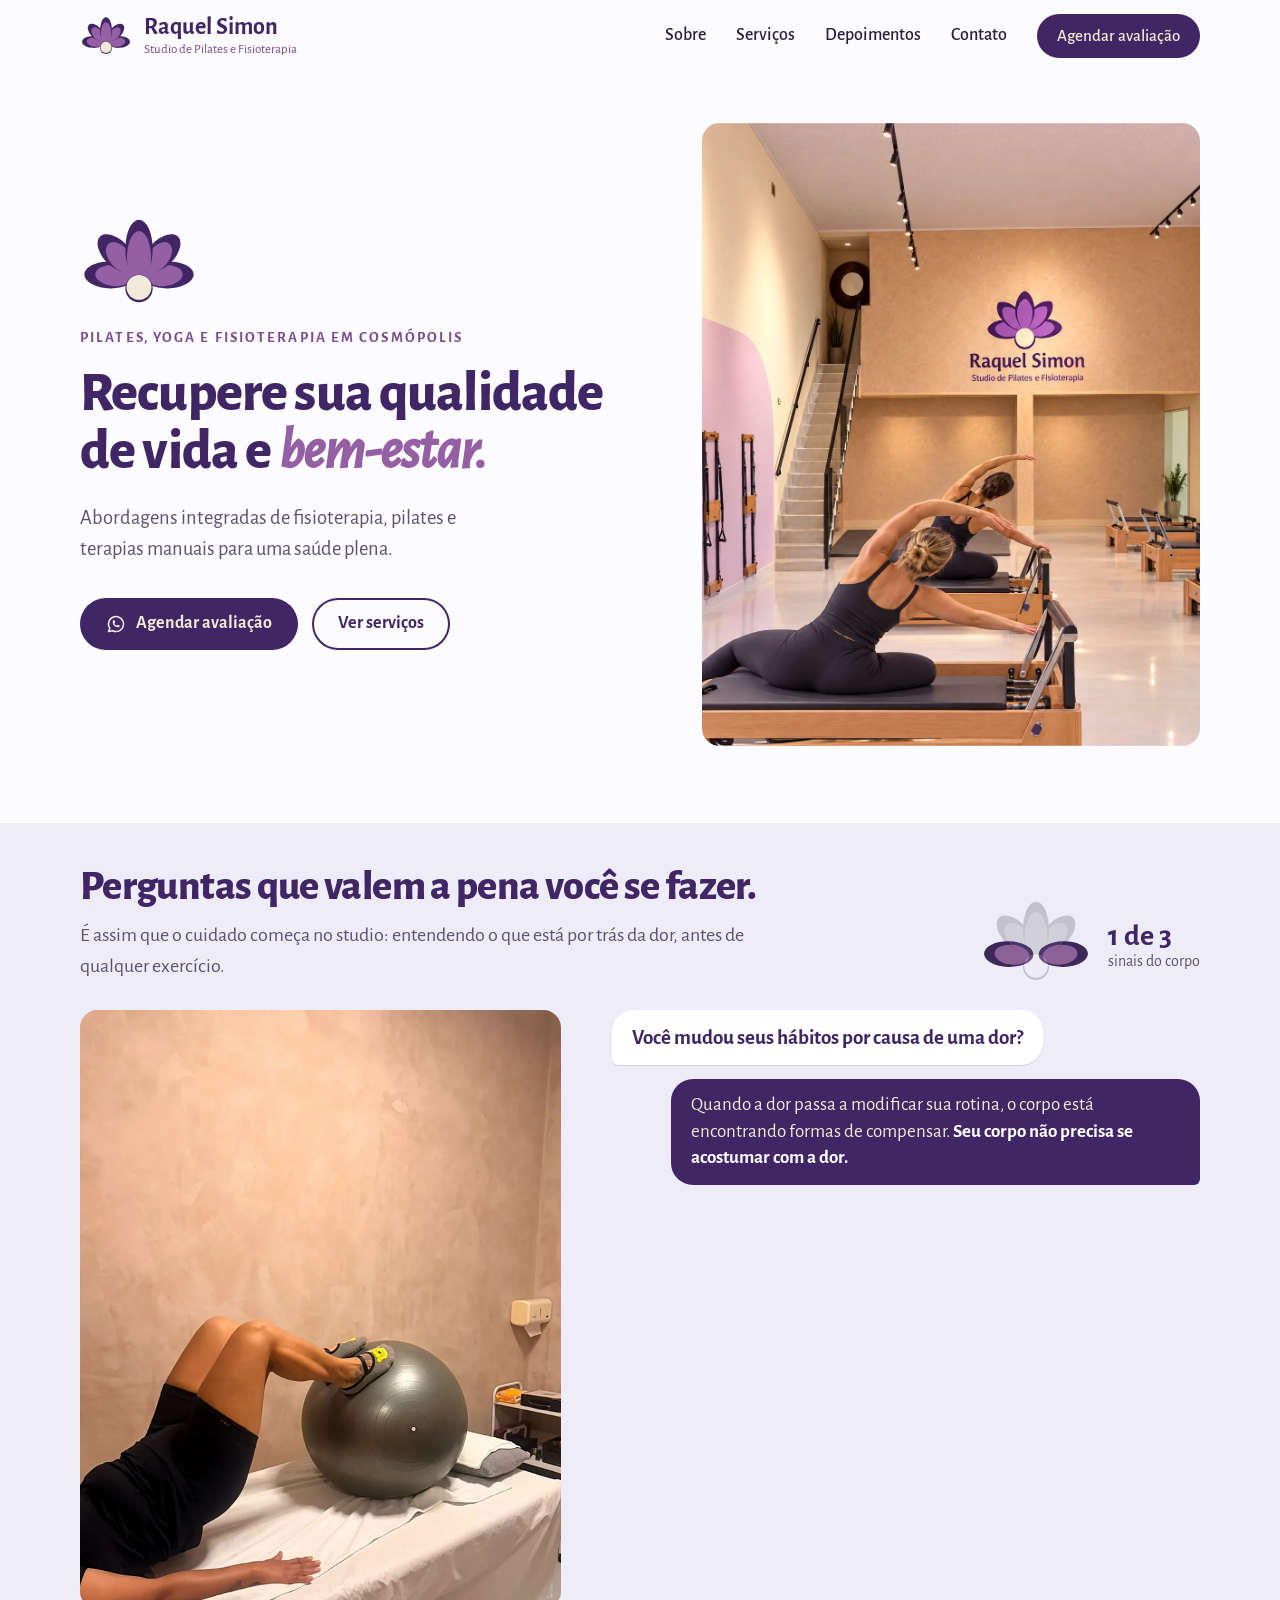
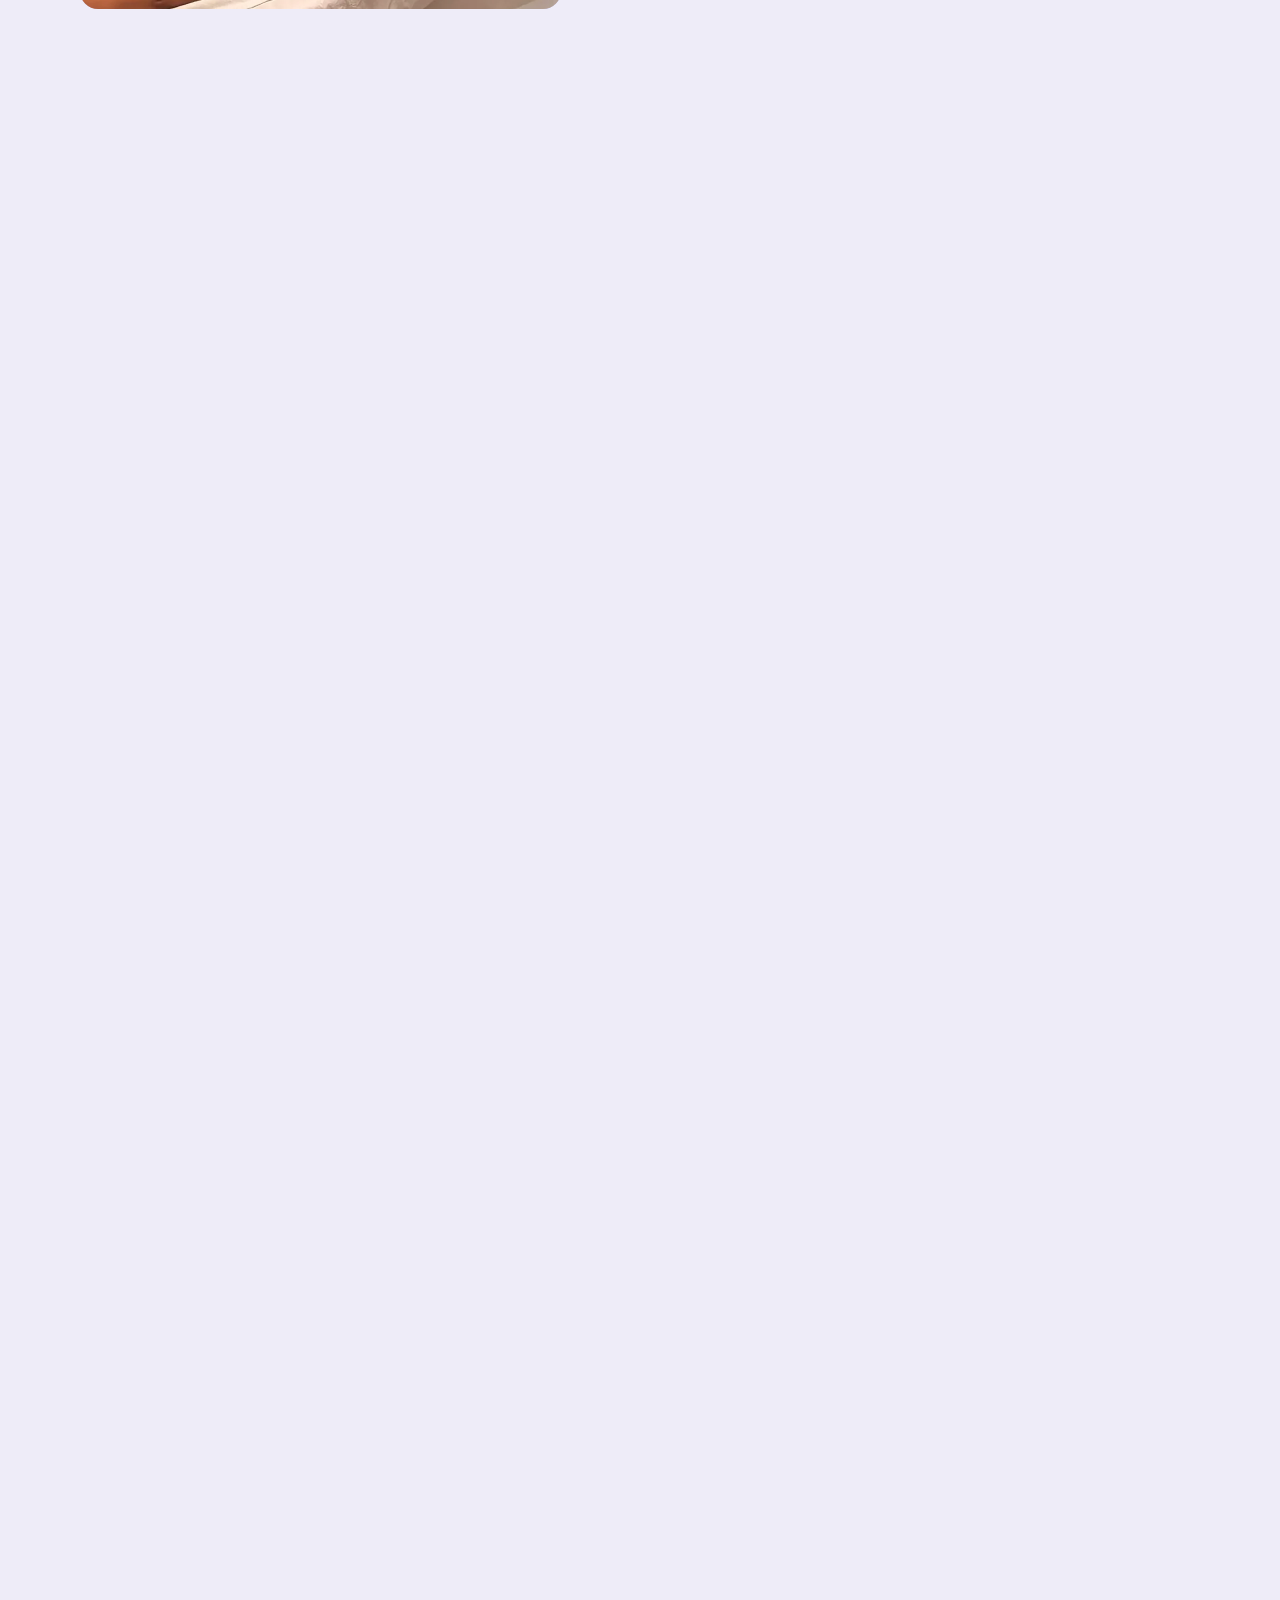
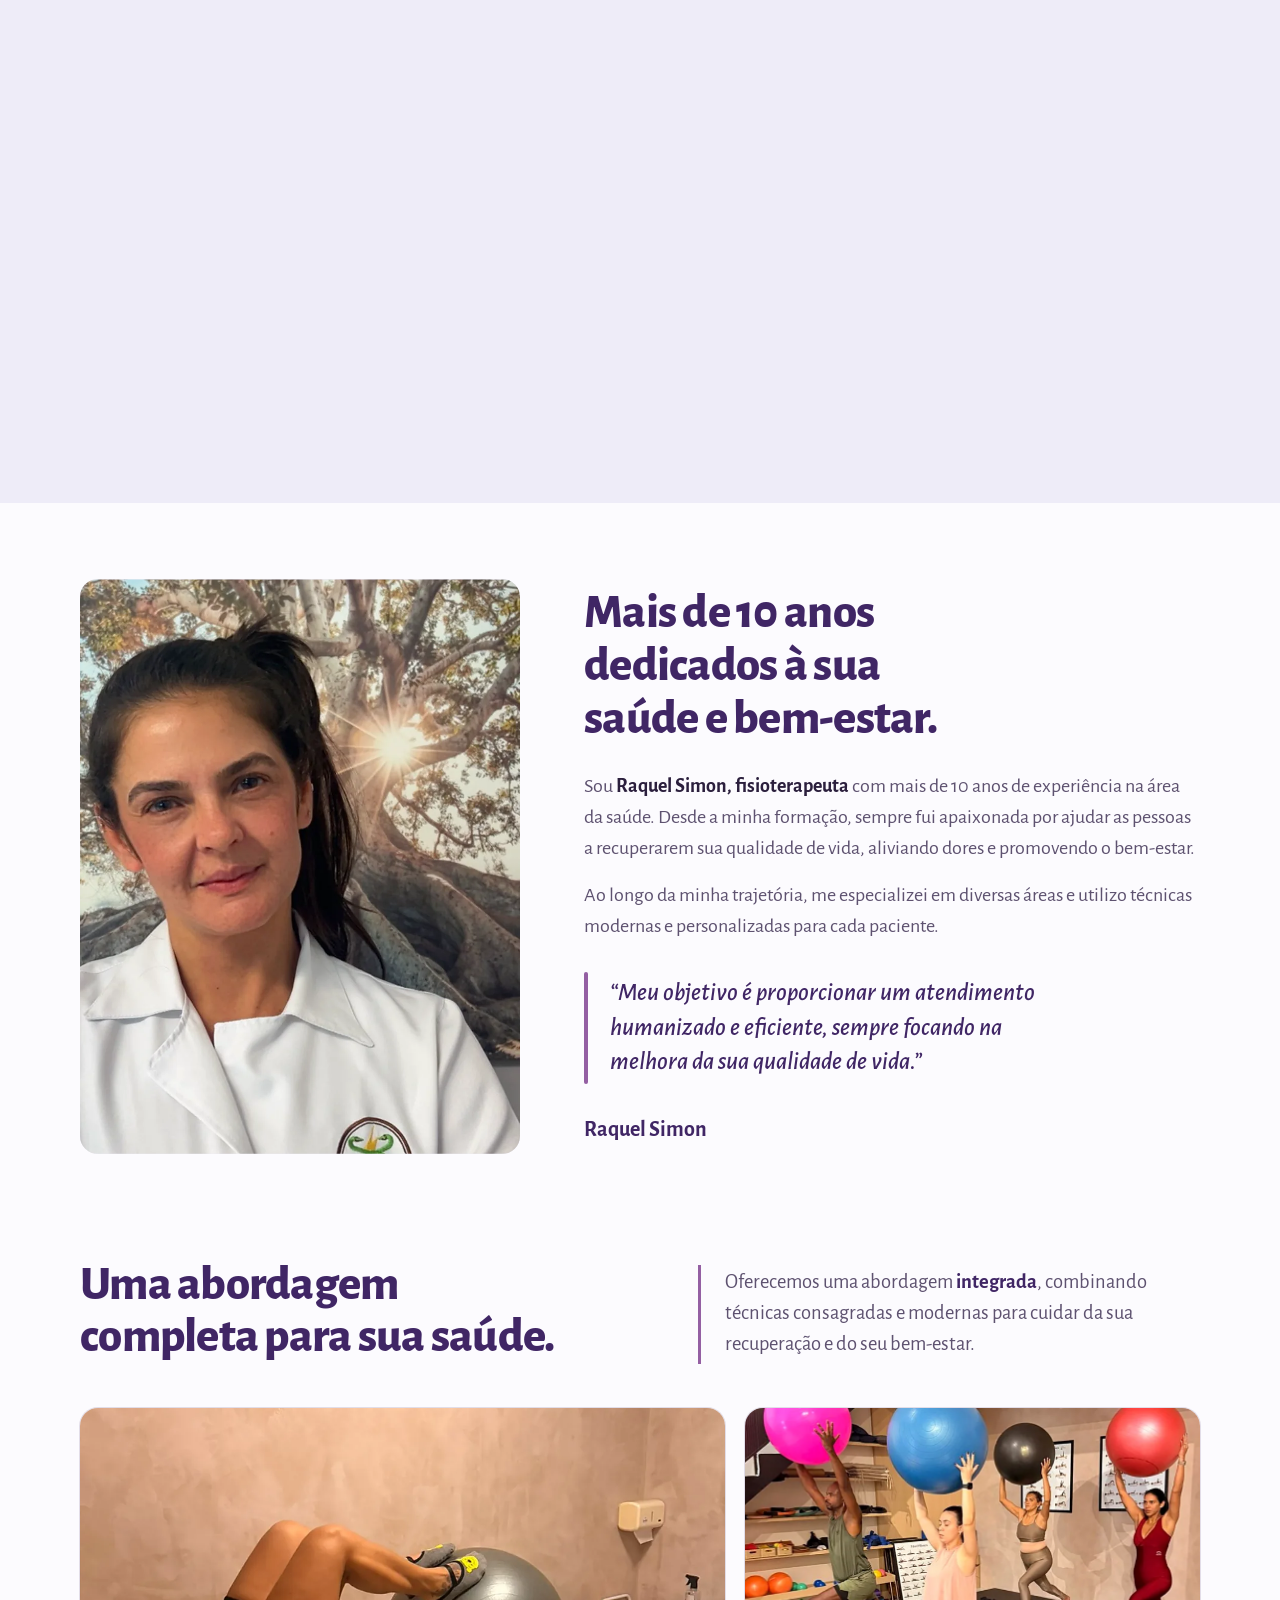
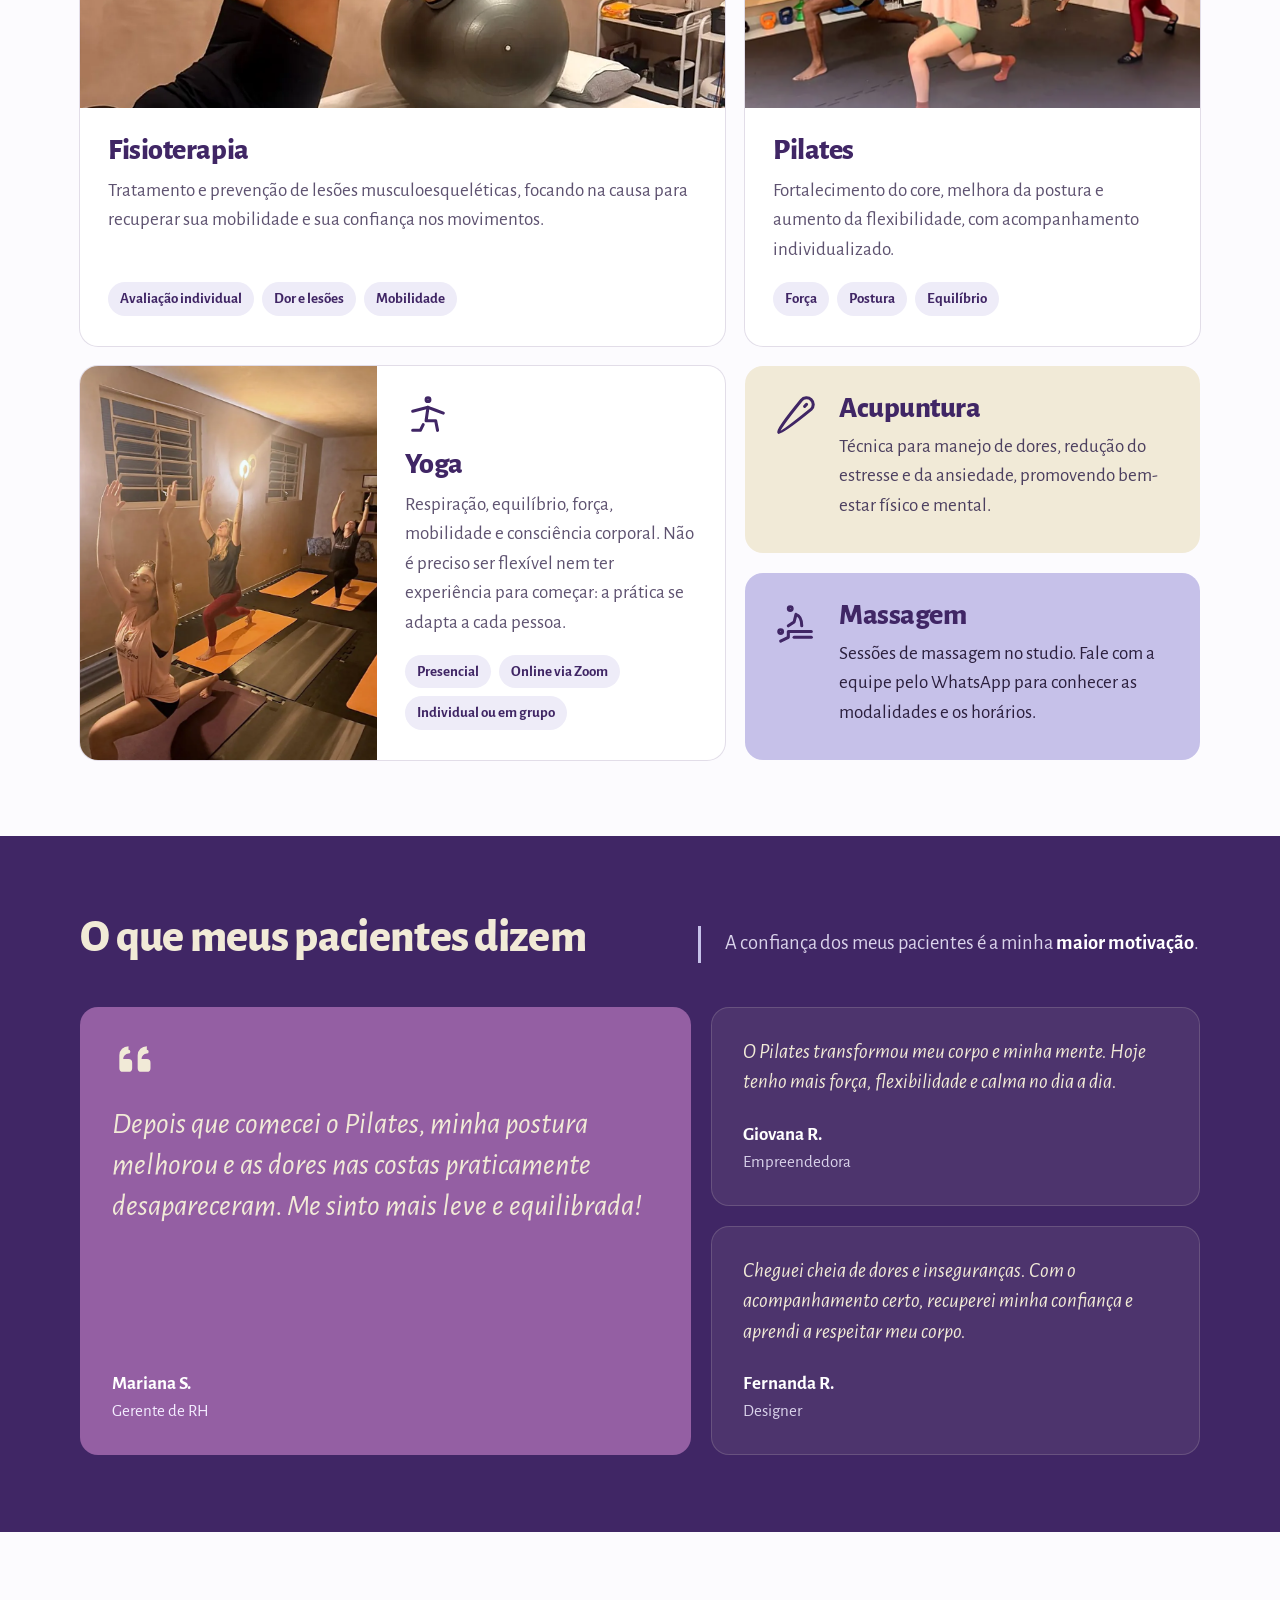
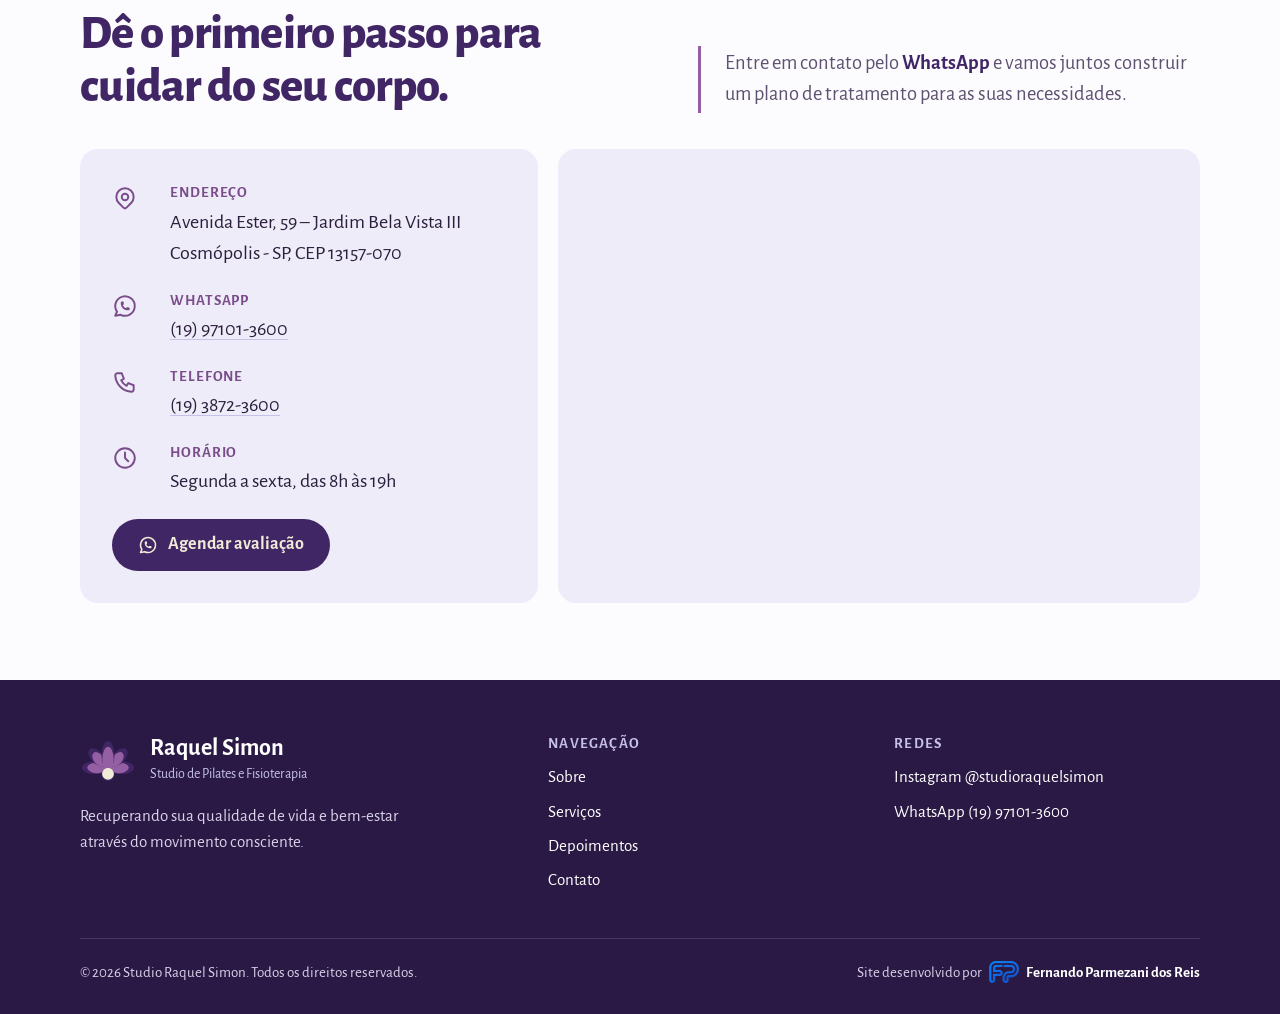
==== index.html @ f55cd8bf "Assinatura só com o nome (remove nota do CREFITO) Co-Authored-By: Claude Opus 5.5 <noreply@anthropic" ====
<!doctype html>
<html lang="pt-BR">
<head>
<meta charset="utf-8">
<meta name="viewport" content="width=device-width, initial-scale=1">
<title>Studio Raquel Simon | Pilates, Yoga e Fisioterapia em Cosmópolis</title>
<meta name="description" content="Studio de Pilates e Fisioterapia em Cosmópolis. Fisioterapia, Pilates, Yoga presencial e online, Acupuntura e Massagem com a fisioterapeuta Raquel Simon. Agende sua avaliação pelo WhatsApp.">
<meta property="og:title" content="Studio Raquel Simon | Pilates, Yoga e Fisioterapia">
<meta property="og:description" content="Recupere sua qualidade de vida e bem-estar. Avenida Ester, 59, Jardim Bela Vista III, Cosmópolis - SP.">
<meta property="og:image" content="assets/img/studio.jpg">
<meta name="theme-color" content="#402665">
<link rel="icon" href="assets/lotus.svg" type="image/svg+xml">
<link rel="preload" href="assets/fonts/alegreya-sans-800-latin.woff2" as="font" type="font/woff2" crossorigin>
<link rel="preload" href="assets/fonts/alegreya-sans-400-latin.woff2" as="font" type="font/woff2" crossorigin>
<link rel="preload" href="assets/img/hero-studio.webp" as="image" type="image/webp">
<script>document.documentElement.classList.add('js')</script>
<style>
@font-face{font-family:'Alegreya Sans';font-style:italic;font-weight:400;font-display:swap;src:url(assets/fonts/alegreya-sans-400i-latin-ext.woff2) format('woff2');unicode-range:U+0100-02BA, U+02BD-02C5, U+02C7-02CC, U+02CE-02D7, U+02DD-02FF, U+0304, U+0308, U+0329, U+1D00-1DBF, U+1E00-1E9F, U+1EF2-1EFF, U+2020, U+20A0-20AB, U+20AD-20C0, U+2113, U+2C60-2C7F, U+A720-A7FF;}
@font-face{font-family:'Alegreya Sans';font-style:italic;font-weight:400;font-display:swap;src:url(assets/fonts/alegreya-sans-400i-latin.woff2) format('woff2');unicode-range:U+0000-00FF, U+0131, U+0152-0153, U+02BB-02BC, U+02C6, U+02DA, U+02DC, U+0304, U+0308, U+0329, U+2000-206F, U+20AC, U+2122, U+2191, U+2193, U+2212, U+2215, U+FEFF, U+FFFD;}
@font-face{font-family:'Alegreya Sans';font-style:italic;font-weight:500;font-display:swap;src:url(assets/fonts/alegreya-sans-500i-latin-ext.woff2) format('woff2');unicode-range:U+0100-02BA, U+02BD-02C5, U+02C7-02CC, U+02CE-02D7, U+02DD-02FF, U+0304, U+0308, U+0329, U+1D00-1DBF, U+1E00-1E9F, U+1EF2-1EFF, U+2020, U+20A0-20AB, U+20AD-20C0, U+2113, U+2C60-2C7F, U+A720-A7FF;}
@font-face{font-family:'Alegreya Sans';font-style:italic;font-weight:500;font-display:swap;src:url(assets/fonts/alegreya-sans-500i-latin.woff2) format('woff2');unicode-range:U+0000-00FF, U+0131, U+0152-0153, U+02BB-02BC, U+02C6, U+02DA, U+02DC, U+0304, U+0308, U+0329, U+2000-206F, U+20AC, U+2122, U+2191, U+2193, U+2212, U+2215, U+FEFF, U+FFFD;}
@font-face{font-family:'Alegreya Sans';font-style:normal;font-weight:400;font-display:swap;src:url(assets/fonts/alegreya-sans-400-latin-ext.woff2) format('woff2');unicode-range:U+0100-02BA, U+02BD-02C5, U+02C7-02CC, U+02CE-02D7, U+02DD-02FF, U+0304, U+0308, U+0329, U+1D00-1DBF, U+1E00-1E9F, U+1EF2-1EFF, U+2020, U+20A0-20AB, U+20AD-20C0, U+2113, U+2C60-2C7F, U+A720-A7FF;}
@font-face{font-family:'Alegreya Sans';font-style:normal;font-weight:400;font-display:swap;src:url(assets/fonts/alegreya-sans-400-latin.woff2) format('woff2');unicode-range:U+0000-00FF, U+0131, U+0152-0153, U+02BB-02BC, U+02C6, U+02DA, U+02DC, U+0304, U+0308, U+0329, U+2000-206F, U+20AC, U+2122, U+2191, U+2193, U+2212, U+2215, U+FEFF, U+FFFD;}
@font-face{font-family:'Alegreya Sans';font-style:normal;font-weight:500;font-display:swap;src:url(assets/fonts/alegreya-sans-500-latin-ext.woff2) format('woff2');unicode-range:U+0100-02BA, U+02BD-02C5, U+02C7-02CC, U+02CE-02D7, U+02DD-02FF, U+0304, U+0308, U+0329, U+1D00-1DBF, U+1E00-1E9F, U+1EF2-1EFF, U+2020, U+20A0-20AB, U+20AD-20C0, U+2113, U+2C60-2C7F, U+A720-A7FF;}
@font-face{font-family:'Alegreya Sans';font-style:normal;font-weight:500;font-display:swap;src:url(assets/fonts/alegreya-sans-500-latin.woff2) format('woff2');unicode-range:U+0000-00FF, U+0131, U+0152-0153, U+02BB-02BC, U+02C6, U+02DA, U+02DC, U+0304, U+0308, U+0329, U+2000-206F, U+20AC, U+2122, U+2191, U+2193, U+2212, U+2215, U+FEFF, U+FFFD;}
@font-face{font-family:'Alegreya Sans';font-style:normal;font-weight:700;font-display:swap;src:url(assets/fonts/alegreya-sans-700-latin-ext.woff2) format('woff2');unicode-range:U+0100-02BA, U+02BD-02C5, U+02C7-02CC, U+02CE-02D7, U+02DD-02FF, U+0304, U+0308, U+0329, U+1D00-1DBF, U+1E00-1E9F, U+1EF2-1EFF, U+2020, U+20A0-20AB, U+20AD-20C0, U+2113, U+2C60-2C7F, U+A720-A7FF;}
@font-face{font-family:'Alegreya Sans';font-style:normal;font-weight:700;font-display:swap;src:url(assets/fonts/alegreya-sans-700-latin.woff2) format('woff2');unicode-range:U+0000-00FF, U+0131, U+0152-0153, U+02BB-02BC, U+02C6, U+02DA, U+02DC, U+0304, U+0308, U+0329, U+2000-206F, U+20AC, U+2122, U+2191, U+2193, U+2212, U+2215, U+FEFF, U+FFFD;}
@font-face{font-family:'Alegreya Sans';font-style:normal;font-weight:800;font-display:swap;src:url(assets/fonts/alegreya-sans-800-latin-ext.woff2) format('woff2');unicode-range:U+0100-02BA, U+02BD-02C5, U+02C7-02CC, U+02CE-02D7, U+02DD-02FF, U+0304, U+0308, U+0329, U+1D00-1DBF, U+1E00-1E9F, U+1EF2-1EFF, U+2020, U+20A0-20AB, U+20AD-20C0, U+2113, U+2C60-2C7F, U+A720-A7FF;}
@font-face{font-family:'Alegreya Sans';font-style:normal;font-weight:800;font-display:swap;src:url(assets/fonts/alegreya-sans-800-latin.woff2) format('woff2');unicode-range:U+0000-00FF, U+0131, U+0152-0153, U+02BB-02BC, U+02C6, U+02DA, U+02DC, U+0304, U+0308, U+0329, U+2000-206F, U+20AC, U+2122, U+2191, U+2193, U+2212, U+2215, U+FEFF, U+FFFD;}
:root{
  /* cores medidas no logotipo (flor de lótus) */
  --deep:#402665;      /* pétalas externas */
  --orchid:#945FA3;    /* pétalas internas */
  --orchid-ink:#7A4C8A;/* orquídea escurecida p/ texto pequeno (AA) */
  --cream:#F1EAD7;     /* miolo da flor */
  --lilac:#C6C1E9;     /* fundo das artes do Instagram */
  --lilac-soft:#EEECF8;
  --paper:#FCFBFE;
  --ink:#2B1F3D;
  --muted:#5E5270;
  --line:rgba(64,38,101,.14);
  --ease-out:cubic-bezier(.23,1,.32,1);
  --ease-io:cubic-bezier(.77,0,.175,1);
  --r:18px;
  --header:72px;
  --pad:clamp(56px,6vw,88px);
}
*,*::before,*::after{box-sizing:border-box}
html{scroll-behavior:smooth;scroll-padding-top:calc(var(--header) + 8px);-webkit-text-size-adjust:100%}
@media (prefers-reduced-motion:reduce){html{scroll-behavior:auto}}
body{margin:0;background:var(--paper);color:var(--ink);font-family:'Alegreya Sans',system-ui,sans-serif;font-size:19px;line-height:1.55;-webkit-font-smoothing:antialiased;text-rendering:optimizeLegibility}
img{display:block;max-width:100%;height:auto}
a{color:inherit}
h1,h2,h3{margin:0;font-weight:800;line-height:1.08;letter-spacing:-.015em;color:var(--deep);text-wrap:balance}
p{margin:0}
.wrap{width:100%;max-width:1200px;margin-inline:auto;padding-inline:clamp(20px,5vw,40px)}
.sr-only{position:absolute;width:1px;height:1px;overflow:hidden;clip:rect(0 0 0 0);white-space:nowrap}
:focus-visible{outline:3px solid var(--orchid);outline-offset:3px;border-radius:6px}

/* ---------- botões ---------- */
.btn{display:inline-flex;align-items:center;gap:10px;min-height:52px;padding:0 26px;border-radius:999px;background:var(--deep);color:var(--cream);font-weight:700;font-size:18px;text-decoration:none;white-space:nowrap;transition:transform 160ms var(--ease-out),background-color 200ms ease}
.btn svg{width:20px;height:20px;flex:none}
.btn:active{transform:scale(.97)}
.btn--ghost{background:transparent;color:var(--deep);box-shadow:inset 0 0 0 2px var(--deep)}
@media (hover:hover) and (pointer:fine){
  .btn:hover{background:#523380}
  .btn--ghost:hover{background:var(--lilac-soft)}
}

/* ---------- header ---------- */
.top-sentinel{position:absolute;top:0;height:8px;width:1px}
.site-header{position:sticky;top:0;z-index:50;height:var(--header);background:var(--paper);transition:box-shadow 200ms ease}
.site-header.is-scrolled{box-shadow:0 1px 0 var(--line),0 8px 24px -16px rgba(64,38,101,.35)}
.site-header .wrap{height:100%;display:flex;align-items:center;justify-content:space-between;gap:24px}
.brand{display:flex;align-items:center;gap:12px;text-decoration:none}
.brand img{width:52px;height:auto}
.brand b{display:block;font-size:24px;font-weight:700;color:var(--deep);line-height:1}
.brand small{display:block;font-size:13px;color:var(--orchid-ink);line-height:1.2;margin-top:3px}
.nav{display:flex;align-items:center;gap:30px}
.nav a{font-weight:500;font-size:18px;text-decoration:none;color:var(--ink);padding:6px 0;background:linear-gradient(var(--orchid),var(--orchid)) 0 100%/0 2px no-repeat;transition:background-size 250ms var(--ease-out)}
@media (hover:hover) and (pointer:fine){.nav a:hover{background-size:100% 2px}}
.nav .btn{min-height:44px;padding:0 20px;font-size:17px;color:var(--cream);background:var(--deep)}
@media (hover:hover) and (pointer:fine){.nav .btn:hover{background:#523380}}
@media (max-width:959px){.nav a:not(.btn){display:none}}
@media (max-width:599px){.nav .btn{display:none}.brand small{font-size:13px}}

/* ---------- hero ---------- */
.hero{padding-block:clamp(28px,4vw,56px) var(--pad)}
.hero .wrap{display:grid;grid-template-columns:minmax(0,1.12fr) minmax(0,1fr);gap:clamp(32px,5vw,72px);align-items:center}
.hero-lotus{width:118px;margin-bottom:22px}
.eyebrow{font-size:15px;font-weight:700;letter-spacing:.14em;text-transform:uppercase;color:var(--orchid-ink);margin-bottom:14px}
.hero h1{font-size:clamp(42px,4.4vw,62px);line-height:1.04}
.hero h1 em{font-style:italic;font-weight:800;color:var(--orchid)}
.hero .lead{font-size:clamp(20px,1.6vw,23px);color:var(--muted);max-width:36ch;margin-top:22px}
.hero .ctas{display:flex;flex-wrap:wrap;gap:14px;margin-top:32px}
.hero-photo{position:relative;border-radius:var(--r);overflow:hidden;aspect-ratio:4/5;max-height:min(720px,calc(100svh - 140px));width:100%;justify-self:end;background:var(--lilac-soft)}
.hero-photo picture{position:absolute;inset:0}
.hero-photo img{width:100%;height:100%;object-fit:cover;object-position:50% 50%}
@media (max-width:899px){
  .hero .wrap{grid-template-columns:1fr}
  .hero-lotus{width:84px;margin-bottom:16px}
  .hero-photo{aspect-ratio:4/5;max-height:none;justify-self:stretch}
}

/* ---------- lótus (bloom) ---------- */
.lotus svg{display:block;width:100%;height:auto;overflow:visible}
.lotus .pt,.lotus .core{transform-box:view-box;transform-origin:232px 268.8px}
.js .bloom .pt,.js .bloom .core{opacity:0}
.js .bloom .pc{transform:translateY(34px) scale(.55)}
.js .bloom .pa-r{transform:rotate(-42deg) scale(.7)}
.js .bloom .pa-l{transform:rotate(42deg) scale(.7)}
.js .bloom .pb-r{transform:rotate(-70deg) scale(.7)}
.js .bloom .pb-l{transform:rotate(70deg) scale(.7)}
.js .bloom .core{transform:scale(.8)}
.bloom .pt,.bloom .core{transition:transform 1100ms var(--ease-out),opacity 700ms ease}
.js .bloom.is-open .pt,.js .bloom.is-open .core,.js .bloom .open{opacity:1;transform:none}
.bloom.is-open .pc{transition-delay:0ms}
.bloom.is-open .pa{transition-delay:160ms}
.bloom.is-open .pb{transition-delay:320ms}
.bloom.is-open .core{transition-delay:560ms}

/* ---------- revelação ao rolar ---------- */
.js .rv{opacity:0;transform:translateY(26px);transition:opacity 700ms ease,transform 900ms var(--ease-out);transition-delay:calc(var(--i,0) * 70ms)}
.js .rv.in{opacity:1;transform:none}
.clip picture{display:block;width:100%;height:100%}
.js .clip picture{clip-path:inset(0 0 100% 0);transition:clip-path 1300ms var(--ease-io)}
.js .clip.in picture{clip-path:inset(0 0 0 0)}
.js .hero .rv{transition-delay:calc(200ms + var(--i,0) * 80ms)}
@supports (animation-timeline:view()){
  @media (prefers-reduced-motion:no-preference){
    .drift img{animation:drift linear both;animation-timeline:view();scale:1.08}
    @keyframes drift{from{transform:translateY(-4%)}to{transform:translateY(4%)}}
  }
}

/* ---------- história (perguntas) ---------- */
.story{background:var(--lilac-soft);position:relative}
.step-mark{position:absolute;left:0;width:1px;pointer-events:none}
.story-stage{padding-block:var(--pad)}
.story-head{display:grid;grid-template-columns:minmax(0,1fr) auto;align-items:end;gap:32px;margin-bottom:28px}
.story-head h2{font-size:clamp(32px,3.3vw,46px)}
.story-head p{font-size:20px;color:var(--muted);margin-top:10px;max-width:62ch}
.story-progress{display:flex;align-items:center;gap:16px}
.story-progress .lotus{width:112px;position:relative}
.story-progress .lotus .ghost{position:absolute;inset:0;opacity:.22;filter:saturate(0)}
.story-progress .count{font-size:16px;color:var(--muted);line-height:1.3;white-space:nowrap}
.story-progress .count b{display:block;font-size:30px;color:var(--deep);line-height:1}
.story-grid{display:grid;grid-template-columns:minmax(0,.9fr) minmax(0,1.1fr);gap:clamp(28px,4vw,56px);align-items:stretch}
.story-photos{position:relative;border-radius:var(--r);overflow:hidden;background:var(--lilac);min-height:420px}
.story-photos img{position:absolute;inset:0;width:100%;height:100%;object-fit:cover;opacity:0;transform:scale(1.04);transition:opacity 700ms ease,transform 1400ms var(--ease-out)}
.story-photos img.on{opacity:1;transform:none}
.no-js-photo .story-photos img:first-child,html:not(.js) .story-photos img:first-child{opacity:1;transform:none}
.thread{display:flex;flex-direction:column;gap:14px;justify-content:center}
.bubble{max-width:90%;padding:13px 20px;border-radius:22px;font-size:19px;line-height:1.4}
.bubble.q{align-self:flex-start;background:#fff;color:var(--deep);font-weight:700;font-size:21px;border-bottom-left-radius:6px;box-shadow:0 1px 0 var(--line)}
.bubble.a{align-self:flex-end;background:var(--deep);color:var(--cream);border-bottom-right-radius:6px}
.bubble.a strong{color:#fff}
.bubble.final{align-self:stretch;max-width:none;display:flex;align-items:center;gap:16px;background:var(--cream);color:var(--deep);font-size:23px;font-weight:700;font-style:italic;border-radius:22px;padding:16px 22px}
.bubble.final img{width:46px;flex:none}
.bubble.final span small{display:block;font-size:15px;font-style:normal;font-weight:500;color:var(--muted)}
.js .thread .bubble{opacity:0;transform:translateY(18px) scale(.98);transition:opacity 450ms ease,transform 600ms var(--ease-out)}
.js .thread .bubble.a{transform:translateY(18px) scale(.98)}
.js .thread .bubble.show{opacity:1;transform:none}
.story-mobile-photo{display:none}
/* modo palco fixo: só em telas largas e altas o bastante */
@media (min-width:960px) and (min-height:640px){
  .story.pinned{height:320vh}
  .story.pinned .story-stage{position:sticky;top:var(--header);height:calc(100vh - var(--header));display:flex;flex-direction:column;justify-content:center;padding-block:28px}
}
/* palco compacto: notebooks com pouca altura útil (ex.: 1366×768, 1920×1080 com zoom 125%) */
@media (min-width:960px) and (min-height:640px) and (max-height:819px){
  .story.pinned .story-stage{padding-block:14px}
  .story.pinned .story-head{margin-bottom:14px}
  .story.pinned .story-head h2{font-size:clamp(28px,2.5vw,36px)}
  .story.pinned .story-head p{font-size:17px;margin-top:6px}
  .story.pinned .story-progress .lotus{width:84px}
  .story.pinned .story-progress .count b{font-size:24px}
  .story.pinned .story-grid{flex:1;min-height:0}
  .story.pinned .story-photos{min-height:0}
  .story.pinned .thread{gap:8px}
  .story.pinned .bubble{font-size:16px;padding:9px 16px;border-radius:18px}
  .story.pinned .bubble.q{font-size:17px}
  .story.pinned .bubble.final{font-size:18px;padding:11px 18px}
  .story.pinned .bubble.final img{width:34px}
  .story.pinned .bubble.final span small{font-size:13px}
}
@media (max-width:959px){
  .story-head{grid-template-columns:1fr}
  .story-progress{display:none}
  .story-grid{grid-template-columns:1fr}
  .story-photos{display:none}
  .story-mobile-photo{display:block;border-radius:var(--r);overflow:hidden;margin-bottom:8px;aspect-ratio:4/3}
  .story-mobile-photo img{width:100%;height:100%;object-fit:cover}
  .bubble{max-width:94%;font-size:18px}
  .bubble.q{font-size:19px}
  .bubble.final{font-size:20px}
}

/* ---------- sobre ---------- */
.about{padding-block:var(--pad)}
.about .wrap{display:grid;grid-template-columns:minmax(0,5fr) minmax(0,7fr);gap:clamp(32px,5vw,72px);align-items:stretch}
.about-photo{border-radius:var(--r);overflow:hidden;min-height:520px;position:relative;background:var(--lilac-soft)}
.about-photo picture{position:absolute;inset:0}
.about-photo img{position:absolute;inset:0;width:100%;height:100%;object-fit:cover;object-position:50% 22%}
.about-text{display:flex;flex-direction:column;justify-content:center;padding-block:8px}
.about-text h2{font-size:clamp(36px,3.8vw,54px);max-width:16ch}
.about-text .body{margin-top:26px;display:grid;gap:16px;font-size:20px;color:var(--muted);max-width:56ch}
.about-text .body strong{color:var(--ink)}
.quote{position:relative;margin:30px 0 0;padding:4px 0 4px 26px;font-size:clamp(22px,2vw,27px);line-height:1.35;font-style:italic;font-weight:500;color:var(--deep);max-width:34ch}
.quote::before{content:"";position:absolute;left:0;top:0;bottom:0;width:4px;border-radius:4px;background:var(--orchid);transform-origin:top}
.js .quote::before{transform:scaleY(0);transition:transform 900ms var(--ease-out) 300ms}
.js .quote.in::before{transform:none}
.sign{margin-top:28px;display:flex;align-items:center;gap:14px;flex-wrap:wrap}
.sign b{font-size:22px;color:var(--deep)}
.sign span{font-size:17px;color:var(--muted)}
.pendente{display:inline-block;font-size:14px;font-weight:700;letter-spacing:.02em;color:#8a3b12;background:#FFF1D6;border:1.5px dashed #c77d2e;border-radius:8px;padding:3px 10px;line-height:1.3}
@media (max-width:899px){
  .about .wrap{grid-template-columns:1fr}
  .about-photo{min-height:0;aspect-ratio:4/5}
}

/* ---------- serviços ---------- */
.services{padding-block:28px var(--pad)}
.sec-head{display:grid;grid-template-columns:minmax(0,1.05fr) minmax(0,.95fr);gap:clamp(28px,5vw,72px);align-items:end;margin-bottom:44px}
.sec-head h2{font-size:clamp(36px,3.8vw,54px)}
.sec-head .aside{font-size:clamp(20px,1.6vw,23px);line-height:1.5;color:var(--muted);border-left:3px solid var(--orchid);padding:2px 0 4px 24px}
.sec-head .aside strong{color:var(--deep);font-weight:700}
.voices .sec-head .aside{color:#d9d2ea;border-color:var(--lilac)}
.voices .sec-head .aside strong{color:#fff}
@media (max-width:899px){.sec-head{grid-template-columns:1fr;gap:18px}}
.bento{display:grid;grid-template-columns:repeat(12,minmax(0,1fr));gap:20px}
.card{border-radius:var(--r);background:#fff;box-shadow:0 0 0 1px var(--line);overflow:hidden;display:flex;flex-direction:column}
.card .ph{position:relative;overflow:hidden;background:var(--lilac-soft)}
.card .ph img{width:100%;height:100%;object-fit:cover;transition:transform 900ms var(--ease-out)}
@media (hover:hover) and (pointer:fine){.card:hover .ph img{transform:scale(1.03)}}
.card .tx{padding:26px 28px 30px;display:flex;flex-direction:column;gap:10px;flex:1}
.card h3{font-size:30px}
.card p{font-size:19px;color:var(--muted)}
.card .tags{display:flex;flex-wrap:wrap;gap:8px;margin-top:auto;padding-top:8px}
.card .tags span{font-size:15px;font-weight:700;color:var(--deep);background:var(--lilac-soft);border-radius:999px;padding:5px 12px}
.ico{width:46px;height:46px;flex:none;color:var(--deep)}
.ico path{stroke-dasharray:1;stroke-dashoffset:0}
.js .ico path{stroke-dashoffset:1;transition:stroke-dashoffset 1200ms var(--ease-out) 250ms}
.js .in .ico path,.js .ico.in path{stroke-dashoffset:0}
.c-fisio{grid-column:1 / 8}
.c-pilates{grid-column:8 / 13}
.c-fisio .ph,.c-pilates .ph{height:300px}
.c-yoga{grid-column:1 / 8;grid-row:span 2;flex-direction:row}
.c-yoga .ph{flex:0 0 46%}
.c-acu{grid-column:8 / 13;background:var(--cream);box-shadow:none}
.c-mass{grid-column:8 / 13;background:var(--lilac);box-shadow:none}
.c-acu .tx,.c-mass .tx{flex-direction:row;align-items:flex-start;gap:20px}
.c-acu .tx>div,.c-mass .tx>div{display:flex;flex-direction:column;gap:8px}
.c-acu p,.c-mass p{color:#4c3f5f}
.c-mass p{color:var(--ink)}
@media (max-width:959px){
  .bento{grid-template-columns:1fr}
  .c-fisio,.c-pilates,.c-yoga,.c-acu,.c-mass{grid-column:1 / -1;grid-row:auto}
  .c-yoga{flex-direction:column}
  .c-yoga .ph{flex:none;height:300px}
  .c-fisio .ph,.c-pilates .ph{height:240px}
}

/* ---------- depoimentos ---------- */
.voices{background:var(--deep);color:var(--cream);padding-block:var(--pad)}
.voices h2{color:var(--cream);font-size:clamp(34px,3.6vw,50px)}
.voices .pendente{margin-top:18px}
.v-grid{display:grid;grid-template-columns:minmax(0,1.25fr) minmax(0,1fr);gap:20px;align-items:stretch}
.v-side{display:grid;gap:20px}
.voice{margin:0;border-radius:var(--r);background:rgba(241,234,215,.07);box-shadow:inset 0 0 0 1px rgba(241,234,215,.16);padding:30px 32px;display:flex;flex-direction:column;justify-content:space-between;gap:22px}
.voice blockquote{margin:0;font-size:21px;line-height:1.45;font-style:italic}
.voice.big blockquote{font-size:clamp(25px,2.4vw,32px);line-height:1.32}
.voice.big{background:var(--orchid);box-shadow:none}
.voice figcaption{font-size:17px;color:#d9d2ea}
.voice figcaption b{display:block;font-size:19px;color:#fff}
.voice.big figcaption{color:#f3ecff}
.qmark{width:44px;height:44px;color:var(--lilac);margin-bottom:14px}
.voice.big .qmark{color:var(--cream)}
@media (max-width:899px){.v-grid{grid-template-columns:1fr}}

/* ---------- contato ---------- */
.contact{padding-block:var(--pad)}
.contact .sec-head{margin-bottom:36px}
.c-grid{display:grid;grid-template-columns:minmax(0,5fr) minmax(0,7fr);gap:20px;align-items:stretch}
.info{border-radius:var(--r);background:var(--lilac-soft);padding:32px;display:flex;flex-direction:column;gap:22px}
.info dl{margin:0;display:grid;gap:20px}
.info .row{display:grid;grid-template-columns:44px 1fr;gap:14px;align-items:start}
.info .row svg{width:26px;height:26px;color:var(--orchid-ink);margin-top:4px}
.info dt{font-size:15px;font-weight:700;letter-spacing:.06em;text-transform:uppercase;color:var(--orchid-ink)}
.info dd{margin:2px 0 0;font-size:20px;color:var(--ink)}
.info dd a{text-decoration:none;border-bottom:1.5px solid var(--lilac)}
.info .btn{margin-top:auto;align-self:flex-start}
.map{border-radius:var(--r);overflow:hidden;min-height:440px;background:var(--lilac-soft);position:relative}
.map iframe{position:absolute;inset:0;width:100%;height:100%;border:0;filter:saturate(.85)}
@media (max-width:899px){.c-grid{grid-template-columns:1fr}.map{min-height:320px}}

/* ---------- rodapé ---------- */
.site-footer{background:#2a1944;color:#d9d2ea;padding-block:56px 30px;font-size:17px}
.f-grid{display:grid;grid-template-columns:minmax(0,1.4fr) minmax(0,1fr) minmax(0,1fr);gap:40px;align-items:start}
.f-brand{display:flex;gap:14px;align-items:center}
.f-brand img{width:56px}
.f-brand b{display:block;font-size:24px;color:#fff;line-height:1}
.f-brand small{font-size:14px;color:var(--lilac)}
.f-grid p{margin-top:16px;max-width:36ch}
.f-grid h3{font-size:15px;font-weight:700;letter-spacing:.08em;text-transform:uppercase;color:var(--lilac);margin-bottom:12px}
.f-grid ul{list-style:none;margin:0;padding:0;display:grid;gap:8px}
.f-grid a{text-decoration:none;color:#fff}
@media (hover:hover) and (pointer:fine){.f-grid a:hover{color:var(--lilac)}}
.f-bottom{margin-top:44px;padding-top:22px;border-top:1px solid rgba(198,193,233,.18);display:flex;justify-content:space-between;gap:16px;flex-wrap:wrap;font-size:15px}
.credit{display:inline-flex;flex-wrap:wrap;align-items:center;gap:7px;text-decoration:none;color:#d9d2ea}
.credit img{width:auto;height:22px}
.credit strong{color:#fff;font-weight:700}
@media (max-width:899px){.f-grid{grid-template-columns:1fr}}

/* ---------- barra fixa no celular ---------- */
.m-cta{display:none}
@media (max-width:599px){
  body{padding-bottom:84px}
  .m-cta{display:flex;position:fixed;left:0;right:0;bottom:0;z-index:60;padding:12px 16px calc(12px + env(safe-area-inset-bottom));background:rgba(252,251,254,.97);box-shadow:0 -1px 0 var(--line)}
  .m-cta .btn{width:100%;justify-content:center}
}

@media (prefers-reduced-motion:reduce){
  .js .rv,.js .thread .bubble{transform:none;transition:opacity 300ms ease}
  .js .clip picture{clip-path:none}
  .js .bloom .pt,.js .bloom .core{transform:none;transition:opacity 400ms ease}
  .story-photos img{transform:none}
  .js .quote::before{transform:none}
  .js .ico path{stroke-dashoffset:0}
}
</style>
</head>
<body>
<span class="top-sentinel" aria-hidden="true"></span>
<header class="site-header" id="topo">
  <div class="wrap">
    <a class="brand" href="#inicio" aria-label="Studio Raquel Simon, início">
      <img src="assets/lotus.svg" alt="" width="52" height="38">
      <span><b>Raquel Simon</b><small>Studio de Pilates e Fisioterapia</small></span>
    </a>
    <nav class="nav" aria-label="Principal">
      <a href="#sobre">Sobre</a>
      <a href="#servicos">Serviços</a>
      <a href="#depoimentos">Depoimentos</a>
      <a href="#contato">Contato</a>
      <a class="btn" href="https://wa.me/5519971013600" target="_blank" rel="noopener">Agendar avaliação</a>
    </nav>
  </div>
</header>

<main>
<section class="hero" id="inicio">
  <div class="wrap">
    <div>
      <div class="lotus hero-lotus bloom" id="heroLotus" aria-hidden="true"><svg viewBox="0 0 464 336"><g class="pt pb pb-r"><ellipse cx="344.8" cy="220.0" rx="53.0" ry="102.2" transform="rotate(-91.2 344.8 220.0)" fill="#402665"/><ellipse cx="331.5" cy="222.5" rx="41.0" ry="72.5" transform="rotate(-95.8 331.5 222.5)" fill="#945FA3"/></g><g class="pt pb pb-l"><ellipse cx="119.2" cy="220.0" rx="53.0" ry="102.2" transform="rotate(91.2 119.2 220.0)" fill="#402665"/><ellipse cx="132.5" cy="222.5" rx="41.0" ry="72.5" transform="rotate(95.8 132.5 222.5)" fill="#945FA3"/></g><g class="pt pa pa-r"><ellipse cx="322.0" cy="134.0" rx="51.5" ry="90.5" transform="rotate(44.0 322.0 134.0)" fill="#402665"/><ellipse cx="307.2" cy="151.2" rx="41.8" ry="70.2" transform="rotate(40.0 307.2 151.2)" fill="#945FA3"/></g><g class="pt pa pa-l"><ellipse cx="142.0" cy="134.0" rx="51.5" ry="90.5" transform="rotate(-44.0 142.0 134.0)" fill="#402665"/><ellipse cx="156.8" cy="151.2" rx="41.8" ry="70.2" transform="rotate(-40.0 156.8 151.2)" fill="#945FA3"/></g><g class="pt pc"><ellipse cx="232.0" cy="118.0" rx="53.8" ry="115.0" transform="rotate(0.0 232.0 118.0)" fill="#402665"/><ellipse cx="232.0" cy="152.5" rx="47.2" ry="105.5" transform="rotate(0.0 232.0 152.5)" fill="#945FA3"/></g><g class="core"><circle cx="232" cy="273.3" r="53.7" fill="#402665"/><circle cx="232" cy="268.8" r="49.0" fill="#F1EAD7"/></g></svg></div>
      <p class="eyebrow rv" style="--i:0">Pilates, Yoga e Fisioterapia em Cosmópolis</p>
      <h1 class="rv" style="--i:1">Recupere sua qualidade de vida e <em>bem-estar.</em></h1>
      <p class="lead rv" style="--i:2">Abordagens integradas de fisioterapia, pilates e terapias manuais para uma saúde plena.</p>
      <div class="ctas rv" style="--i:3">
        <a class="btn" href="https://wa.me/5519971013600" target="_blank" rel="noopener"><svg viewBox="0 0 24 24" fill="none" stroke="currentColor" stroke-width="1.8" stroke-linecap="round" stroke-linejoin="round" aria-hidden="true"><path d="M3 21l1.65 -3.8a9 9 0 1 1 3.4 2.9l-5.05 .9" /><path d="M9 10a.5 .5 0 0 0 1 0v-1a.5 .5 0 0 0 -1 0v1a5 5 0 0 0 5 5h1a.5 .5 0 0 0 0 -1h-1a.5 .5 0 0 0 0 1" /></svg>Agendar avaliação</a>
        <a class="btn btn--ghost" href="#servicos">Ver serviços</a>
      </div>
    </div>
    <figure class="hero-photo clip" style="margin:0">
      <picture>
        <source srcset="assets/img/hero-studio.webp" type="image/webp">
        <img src="assets/img/hero-studio.jpg" width="1100" height="1375" alt="Alunas alongando nos aparelhos de Pilates do Studio Raquel Simon, com o logotipo da flor de lótus na parede" fetchpriority="high">
      </picture>
    </figure>
  </div>
</section>

<section class="story" id="caminho" aria-labelledby="story-title">
  <span class="step-mark" data-step="0" style="top:0;height:24%"></span>
  <span class="step-mark" data-step="1" style="top:24%;height:22%"></span>
  <span class="step-mark" data-step="2" style="top:46%;height:20%"></span>
  <span class="step-mark" data-step="3" style="top:66%;height:34%"></span>
  <div class="story-stage">
    <div class="wrap">
      <div class="story-head">
        <div>
          <h2 id="story-title" class="rv">Perguntas que valem a pena você se fazer.</h2>
          <p class="rv" style="--i:1">É assim que o cuidado começa no studio: entendendo o que está por trás da dor, antes de qualquer exercício.</p>
        </div>
        <div class="story-progress" aria-hidden="true">
          <div class="lotus">
            <svg class="ghost" viewBox="0 0 464 336"><g class="pt pb pb-r"><ellipse cx="344.8" cy="220.0" rx="53.0" ry="102.2" transform="rotate(-91.2 344.8 220.0)" fill="#402665"/><ellipse cx="331.5" cy="222.5" rx="41.0" ry="72.5" transform="rotate(-95.8 331.5 222.5)" fill="#945FA3"/></g><g class="pt pb pb-l"><ellipse cx="119.2" cy="220.0" rx="53.0" ry="102.2" transform="rotate(91.2 119.2 220.0)" fill="#402665"/><ellipse cx="132.5" cy="222.5" rx="41.0" ry="72.5" transform="rotate(95.8 132.5 222.5)" fill="#945FA3"/></g><g class="pt pa pa-r"><ellipse cx="322.0" cy="134.0" rx="51.5" ry="90.5" transform="rotate(44.0 322.0 134.0)" fill="#402665"/><ellipse cx="307.2" cy="151.2" rx="41.8" ry="70.2" transform="rotate(40.0 307.2 151.2)" fill="#945FA3"/></g><g class="pt pa pa-l"><ellipse cx="142.0" cy="134.0" rx="51.5" ry="90.5" transform="rotate(-44.0 142.0 134.0)" fill="#402665"/><ellipse cx="156.8" cy="151.2" rx="41.8" ry="70.2" transform="rotate(-40.0 156.8 151.2)" fill="#945FA3"/></g><g class="pt pc"><ellipse cx="232.0" cy="118.0" rx="53.8" ry="115.0" transform="rotate(0.0 232.0 118.0)" fill="#402665"/><ellipse cx="232.0" cy="152.5" rx="47.2" ry="105.5" transform="rotate(0.0 232.0 152.5)" fill="#945FA3"/></g><g class="core"><circle cx="232" cy="273.3" r="53.7" fill="#402665"/><circle cx="232" cy="268.8" r="49.0" fill="#F1EAD7"/></g></svg>
            <div class="bloom" id="storyLotus"><svg viewBox="0 0 464 336"><g class="pt pb pb-r"><ellipse cx="344.8" cy="220.0" rx="53.0" ry="102.2" transform="rotate(-91.2 344.8 220.0)" fill="#402665"/><ellipse cx="331.5" cy="222.5" rx="41.0" ry="72.5" transform="rotate(-95.8 331.5 222.5)" fill="#945FA3"/></g><g class="pt pb pb-l"><ellipse cx="119.2" cy="220.0" rx="53.0" ry="102.2" transform="rotate(91.2 119.2 220.0)" fill="#402665"/><ellipse cx="132.5" cy="222.5" rx="41.0" ry="72.5" transform="rotate(95.8 132.5 222.5)" fill="#945FA3"/></g><g class="pt pa pa-r"><ellipse cx="322.0" cy="134.0" rx="51.5" ry="90.5" transform="rotate(44.0 322.0 134.0)" fill="#402665"/><ellipse cx="307.2" cy="151.2" rx="41.8" ry="70.2" transform="rotate(40.0 307.2 151.2)" fill="#945FA3"/></g><g class="pt pa pa-l"><ellipse cx="142.0" cy="134.0" rx="51.5" ry="90.5" transform="rotate(-44.0 142.0 134.0)" fill="#402665"/><ellipse cx="156.8" cy="151.2" rx="41.8" ry="70.2" transform="rotate(-40.0 156.8 151.2)" fill="#945FA3"/></g><g class="pt pc"><ellipse cx="232.0" cy="118.0" rx="53.8" ry="115.0" transform="rotate(0.0 232.0 118.0)" fill="#402665"/><ellipse cx="232.0" cy="152.5" rx="47.2" ry="105.5" transform="rotate(0.0 232.0 152.5)" fill="#945FA3"/></g><g class="core"><circle cx="232" cy="273.3" r="53.7" fill="#402665"/><circle cx="232" cy="268.8" r="49.0" fill="#F1EAD7"/></g></svg></div>
          </div>
          <p class="count"><b id="stepNum">1 de 3</b>sinais do corpo</p>
        </div>
      </div>
      <div class="story-grid">
        <div class="story-photos" aria-hidden="true">
          <picture><source srcset="assets/img/fisio-bola.webp" type="image/webp"><img class="on" src="assets/img/fisio-bola.jpg" width="1074" height="1130" alt="" loading="lazy"></picture>
          <picture><source srcset="assets/img/alongamento.webp" type="image/webp"><img src="assets/img/alongamento.jpg" width="1074" height="1130" alt="" loading="lazy"></picture>
          <picture><source srcset="assets/img/aula-solo.webp" type="image/webp"><img src="assets/img/aula-solo.jpg" width="1074" height="1130" alt="" loading="lazy"></picture>
        </div>
        <div class="thread">
          <figure class="story-mobile-photo" style="margin:0"><picture><source srcset="assets/img/fisio-bola.webp" type="image/webp"><img src="assets/img/fisio-bola.jpg" width="1074" height="1130" alt="Paciente em atendimento de fisioterapia com bola suíça na maca do studio" loading="lazy"></picture></figure>
          <p class="bubble q" data-s="0">Você mudou seus hábitos por causa de uma dor?</p>
          <p class="bubble a" data-s="0">Quando a dor passa a modificar sua rotina, o corpo está encontrando formas de compensar. <strong>Seu corpo não precisa se acostumar com a dor.</strong></p>
          <p class="bubble q" data-s="1">Um movimento simples começou a exigir esforço?</p>
          <p class="bubble a" data-s="1">Mais do que realizar o movimento, é preciso entender como o corpo está fazendo isso. <strong>Por isso, tudo começa com uma avaliação.</strong></p>
          <p class="bubble q" data-s="2">Acha que precisa estar flexível para começar?</p>
          <p class="bubble a" data-s="2">Não precisa esperar seu corpo estar perfeito para voltar a se movimentar. <strong>Comece de onde você está.</strong></p>
          <p class="bubble final" data-s="3"><img src="assets/lotus.svg" alt="" width="46" height="33"><span>O corpo alcança o que a mente acredita.<small>A frase que está na parede do studio.</small></span></p>
        </div>
      </div>
    </div>
  </div>
</section>

<section class="about" id="sobre" aria-labelledby="about-title">
  <div class="wrap">
    <figure class="about-photo clip" style="margin:0">
      <picture>
        <source srcset="assets/img/raquel.webp" type="image/webp">
        <img src="assets/img/raquel.jpg" width="900" height="1125" alt="Raquel Simon, fisioterapeuta, de jaleco branco no studio" loading="lazy">
      </picture>
    </figure>
    <div class="about-text">
      <h2 id="about-title" class="rv">Mais de 10 anos dedicados à sua saúde e bem-estar.</h2>
      <div class="body">
        <p class="rv" style="--i:1">Sou <strong>Raquel Simon, fisioterapeuta</strong> com mais de 10 anos de experiência na área da saúde. Desde a minha formação, sempre fui apaixonada por ajudar as pessoas a recuperarem sua qualidade de vida, aliviando dores e promovendo o bem-estar.</p>
        <p class="rv" style="--i:2">Ao longo da minha trajetória, me especializei em diversas áreas e utilizo técnicas modernas e personalizadas para cada paciente.</p>
      </div>
      <blockquote class="quote rv" style="--i:3">“Meu objetivo é proporcionar um atendimento humanizado e eficiente, sempre focando na melhora da sua qualidade de vida.”</blockquote>
      <div class="sign rv" style="--i:4"><b>Raquel Simon</b></div>
    </div>
  </div>
</section>

<section class="services" id="servicos" aria-labelledby="serv-title">
  <div class="wrap">
    <div class="sec-head">
      <h2 id="serv-title" class="rv">Uma abordagem completa para sua saúde.</h2>
      <p class="aside rv" style="--i:1">Oferecemos uma abordagem <strong>integrada</strong>, combinando técnicas consagradas e modernas para cuidar da sua recuperação e do seu bem-estar.</p>
    </div>
    <div class="bento">
      <article class="card c-fisio rv">
        <div class="ph"><picture><source srcset="assets/img/fisio-bola.webp" type="image/webp"><img src="assets/img/fisio-bola.jpg" width="1074" height="1130" alt="Atendimento de fisioterapia com bola suíça" loading="lazy" style="object-position:50% 62%"></picture></div>
        <div class="tx">
          <h3>Fisioterapia</h3>
          <p>Tratamento e prevenção de lesões musculoesqueléticas, focando na causa para recuperar sua mobilidade e sua confiança nos movimentos.</p>
          <div class="tags"><span>Avaliação individual</span><span>Dor e lesões</span><span>Mobilidade</span></div>
        </div>
      </article>
      <article class="card c-pilates rv" style="--i:1">
        <div class="ph"><picture><source srcset="assets/img/aula-bolas.webp" type="image/webp"><img src="assets/img/aula-bolas.jpg" width="1100" height="603" alt="Aula em grupo no studio com bolas de exercício" loading="lazy" style="object-position:50% 40%"></picture></div>
        <div class="tx">
          <h3>Pilates</h3>
          <p>Fortalecimento do core, melhora da postura e aumento da flexibilidade, com acompanhamento individualizado.</p>
          <div class="tags"><span>Força</span><span>Postura</span><span>Equilíbrio</span></div>
        </div>
      </article>
      <article class="card c-yoga rv">
        <div class="ph"><picture><source srcset="assets/img/yoga.webp" type="image/webp"><img src="assets/img/yoga.jpg" width="1074" height="1130" alt="Aula de Yoga na sala do studio" loading="lazy"></picture></div>
        <div class="tx">
          <svg class="ico" viewBox="0 0 24 24" fill="none" stroke="currentColor" stroke-width="1.6" stroke-linecap="round" stroke-linejoin="round" aria-hidden="true"><path pathLength="1" d="M12 4m-1 0a1 1 0 1 0 2 0a1 1 0 1 0 -2 0"/><path pathLength="1" d="M4 20h4l1.5 -3"/><path pathLength="1" d="M17 20l-1 -5h-5l1 -7"/><path pathLength="1" d="M4 10l4 -1l4 -1l4 1.5l4 1.5"/></svg>
          <h3>Yoga</h3>
          <p>Respiração, equilíbrio, força, mobilidade e consciência corporal. Não é preciso ser flexível nem ter experiência para começar: a prática se adapta a cada pessoa.</p>
          <div class="tags"><span>Presencial</span><span>Online via Zoom</span><span>Individual ou em grupo</span></div>
        </div>
      </article>
      <article class="card c-acu rv" style="--i:1">
        <div class="tx">
          <svg class="ico" viewBox="0 0 24 24" fill="none" stroke="currentColor" stroke-width="1.6" stroke-linecap="round" stroke-linejoin="round" aria-hidden="true"><path pathLength="1" d="M3 21c-.667 -.667 3.262 -6.236 11.785 -16.709a3.5 3.5 0 1 1 5.078 4.791c-10.575 8.612 -16.196 12.585 -16.863 11.918z"/><path pathLength="1" d="M17.5 6.5l-1 1"/></svg>
          <div><h3>Acupuntura</h3><p>Técnica para manejo de dores, redução do estresse e da ansiedade, promovendo bem-estar físico e mental.</p></div>
        </div>
      </article>
      <article class="card c-mass rv" style="--i:2">
        <div class="tx">
          <svg class="ico" viewBox="0 0 24 24" fill="none" stroke="currentColor" stroke-width="1.6" stroke-linecap="round" stroke-linejoin="round" aria-hidden="true"><path pathLength="1" d="M4 17m-1 0a1 1 0 1 0 2 0a1 1 0 1 0 -2 0"/><path pathLength="1" d="M9 5m-1 0a1 1 0 1 0 2 0a1 1 0 1 0 -2 0"/><path pathLength="1" d="M4 22l4 -2v-3h12"/><path pathLength="1" d="M11 20h9"/><path pathLength="1" d="M8 14l3 -2l1 -4c3 1 3 4 3 6"/></svg>
          <div><h3>Massagem</h3><p>Sessões de massagem no studio. Fale com a equipe pelo WhatsApp para conhecer as modalidades e os horários.</p></div>
        </div>
      </article>
    </div>
  </div>
</section>

<section class="voices" id="depoimentos" aria-labelledby="voices-title">
  <div class="wrap">
    <div class="sec-head">
      <div>
        <h2 id="voices-title" class="rv">O que meus pacientes dizem</h2>
      </div>
      <p class="aside rv" style="--i:1">A confiança dos meus pacientes é a minha <strong>maior motivação</strong>.</p>
    </div>
    <div class="v-grid">
      <figure class="voice big rv">
        <div class="vq"><svg class="qmark" viewBox="0 0 24 24" fill="currentColor" aria-hidden="true"><path d="M9 5a5 5 0 0 0 -5 5v7a2 2 0 0 0 2 2h3a2 2 0 0 0 2 -2v-3a2 2 0 0 0 -2 -2h-2.9a3 3 0 0 1 2.9 -3a1 1 0 0 0 0 -2z"/><path d="M19 5a5 5 0 0 0 -5 5v7a2 2 0 0 0 2 2h3a2 2 0 0 0 2 -2v-3a2 2 0 0 0 -2 -2h-2.9a3 3 0 0 1 2.9 -3a1 1 0 0 0 0 -2z"/></svg>
        <blockquote>Depois que comecei o Pilates, minha postura melhorou e as dores nas costas praticamente desapareceram. Me sinto mais leve e equilibrada!</blockquote></div>
        <figcaption><b>Mariana S.</b>Gerente de RH</figcaption>
      </figure>
      <div class="v-side">
        <figure class="voice rv" style="--i:1">
          <blockquote>O Pilates transformou meu corpo e minha mente. Hoje tenho mais força, flexibilidade e calma no dia a dia.</blockquote>
          <figcaption><b>Giovana R.</b>Empreendedora</figcaption>
        </figure>
        <figure class="voice rv" style="--i:2">
          <blockquote>Cheguei cheia de dores e inseguranças. Com o acompanhamento certo, recuperei minha confiança e aprendi a respeitar meu corpo.</blockquote>
          <figcaption><b>Fernanda R.</b>Designer</figcaption>
        </figure>
      </div>
    </div>
  </div>
</section>

<section class="contact" id="contato" aria-labelledby="contact-title">
  <div class="wrap">
    <div class="sec-head">
      <h2 id="contact-title" class="rv">Dê o primeiro passo para cuidar do seu corpo.</h2>
      <p class="aside rv" style="--i:1">Entre em contato pelo <strong>WhatsApp</strong> e vamos juntos construir um plano de tratamento para as suas necessidades.</p>
    </div>
    <div class="c-grid">
      <div class="info rv">
        <dl>
          <div class="row"><svg viewBox="0 0 24 24" fill="none" stroke="currentColor" stroke-width="1.8" stroke-linecap="round" stroke-linejoin="round" aria-hidden="true"><path d="M9 11a3 3 0 1 0 6 0a3 3 0 0 0 -6 0" /><path d="M17.657 16.657l-4.243 4.243a2 2 0 0 1 -2.827 0l-4.244 -4.243a8 8 0 1 1 11.314 0z" /></svg><div><dt>Endereço</dt><dd>Avenida Ester, 59 – Jardim Bela Vista III<br>Cosmópolis - SP, CEP 13157-070</dd></div></div>
          <div class="row"><svg viewBox="0 0 24 24" fill="none" stroke="currentColor" stroke-width="1.8" stroke-linecap="round" stroke-linejoin="round" aria-hidden="true"><path d="M3 21l1.65 -3.8a9 9 0 1 1 3.4 2.9l-5.05 .9" /><path d="M9 10a.5 .5 0 0 0 1 0v-1a.5 .5 0 0 0 -1 0v1a5 5 0 0 0 5 5h1a.5 .5 0 0 0 0 -1h-1a.5 .5 0 0 0 0 1" /></svg><div><dt>WhatsApp</dt><dd><a href="https://wa.me/5519971013600" target="_blank" rel="noopener">(19) 97101-3600</a></dd></div></div>
          <div class="row"><svg viewBox="0 0 24 24" fill="none" stroke="currentColor" stroke-width="1.8" stroke-linecap="round" stroke-linejoin="round" aria-hidden="true"><path d="M5 4h4l2 5l-2.5 1.5a11 11 0 0 0 5 5l1.5 -2.5l5 2v4a2 2 0 0 1 -2 2a16 16 0 0 1 -15 -15a2 2 0 0 1 2 -2" /></svg><div><dt>Telefone</dt><dd><a href="tel:+551938723600">(19) 3872-3600</a></dd></div></div>
          <div class="row"><svg viewBox="0 0 24 24" fill="none" stroke="currentColor" stroke-width="1.8" stroke-linecap="round" stroke-linejoin="round" aria-hidden="true"><path d="M3 12a9 9 0 1 0 18 0a9 9 0 0 0 -18 0" /><path d="M12 7v5l3 3" /></svg><div><dt>Horário</dt><dd>Segunda a sexta, das 8h às 19h</dd></div></div>
        </dl>
        <a class="btn" href="https://wa.me/5519971013600" target="_blank" rel="noopener"><svg viewBox="0 0 24 24" fill="none" stroke="currentColor" stroke-width="1.8" stroke-linecap="round" stroke-linejoin="round" aria-hidden="true"><path d="M3 21l1.65 -3.8a9 9 0 1 1 3.4 2.9l-5.05 .9" /><path d="M9 10a.5 .5 0 0 0 1 0v-1a.5 .5 0 0 0 -1 0v1a5 5 0 0 0 5 5h1a.5 .5 0 0 0 0 -1h-1a.5 .5 0 0 0 0 1" /></svg>Agendar avaliação</a>
      </div>
      <div class="map rv" style="--i:1">
        <iframe title="Mapa: Avenida Ester, 59, Jardim Bela Vista III, Cosmópolis - SP" src="https://www.google.com/maps?q=Avenida%20Ester%2C%2059%2C%20Jardim%20Bela%20Vista%20III%2C%20Cosm%C3%B3polis%20-%20SP%2C%2013157-070&output=embed" loading="lazy" referrerpolicy="no-referrer-when-downgrade"></iframe>
      </div>
    </div>
  </div>
</section>
</main>

<footer class="site-footer">
  <div class="wrap">
    <div class="f-grid">
      <div>
        <div class="f-brand"><img src="assets/lotus.svg" alt="" width="56" height="41"><span><b>Raquel Simon</b><small>Studio de Pilates e Fisioterapia</small></span></div>
        <p>Recuperando sua qualidade de vida e bem-estar através do movimento consciente.</p>
      </div>
      <div>
        <h3>Navegação</h3>
        <ul><li><a href="#sobre">Sobre</a></li><li><a href="#servicos">Serviços</a></li><li><a href="#depoimentos">Depoimentos</a></li><li><a href="#contato">Contato</a></li></ul>
      </div>
      <div>
        <h3>Redes</h3>
        <ul>
          <li><a href="https://www.instagram.com/studioraquelsimon/" target="_blank" rel="noopener">Instagram @studioraquelsimon</a></li>
          <li><a href="https://wa.me/5519971013600" target="_blank" rel="noopener">WhatsApp (19) 97101-3600</a></li>
        </ul>
      </div>
    </div>
    <div class="f-bottom">
      <span>© 2026 Studio Raquel Simon. Todos os direitos reservados.</span>
      <a class="credit" href="https://fernandoparmezani.com.br" target="_blank" rel="noopener">Site desenvolvido por <img src="assets/img/fp-logo.png" alt="" width="31" height="22"> <strong>Fernando Parmezani dos Reis</strong></a>
    </div>
  </div>
</footer>

<div class="m-cta"><a class="btn" href="https://wa.me/5519971013600" target="_blank" rel="noopener"><svg viewBox="0 0 24 24" fill="none" stroke="currentColor" stroke-width="1.8" stroke-linecap="round" stroke-linejoin="round" aria-hidden="true"><path d="M3 21l1.65 -3.8a9 9 0 1 1 3.4 2.9l-5.05 .9" /><path d="M9 10a.5 .5 0 0 0 1 0v-1a.5 .5 0 0 0 -1 0v1a5 5 0 0 0 5 5h1a.5 .5 0 0 0 0 -1h-1a.5 .5 0 0 0 0 1" /></svg>Agendar avaliação</a></div>

<script>
(() => {
  const reduce = matchMedia('(prefers-reduced-motion: reduce)').matches;

  // header sólido assim que a página rola
  const header = document.querySelector('.site-header');
  new IntersectionObserver(([e]) => header.classList.toggle('is-scrolled', !e.isIntersecting))
    .observe(document.querySelector('.top-sentinel'));

  // lótus do hero desabrocha ao carregar
  const heroLotus = document.getElementById('heroLotus');
  requestAnimationFrame(() => setTimeout(() => heroLotus.classList.add('is-open'), 120));

  // revelação ao rolar (uma vez por elemento)
  const io = new IntersectionObserver((entries) => {
    entries.forEach(e => { if (e.isIntersecting) { e.target.classList.add('in'); io.unobserve(e.target); } });
  }, { rootMargin: '0px 0px -8% 0px', threshold: 0.12 });
  document.querySelectorAll('.rv, .clip, .quote').forEach(el => io.observe(el));

  // história: perguntas e respostas aparecem em sequência; a flor abre um par de pétalas por sinal
  const story = document.getElementById('caminho');
  const bubbles = [...story.querySelectorAll('.bubble')];
  const photos = [...story.querySelectorAll('.story-photos img')];
  const lotus = document.getElementById('storyLotus');
  const num = document.getElementById('stepNum');
  const wide = matchMedia('(min-width: 960px) and (min-height: 640px)');
  let step = -1;

  const groups = [lotus.querySelectorAll('.pb'), lotus.querySelectorAll('.pa'), lotus.querySelectorAll('.pc'), lotus.querySelectorAll('.core')];
  // lótus, foto e contador acompanham o passo da história
  const paint = (s) => {
    photos.forEach((p, i) => p.classList.toggle('on', i === Math.min(s, 2)));
    groups.forEach((g, i) => g.forEach(el => el.classList.toggle('open', i <= s)));
    num.textContent = Math.min(s + 1, 3) + ' de 3';
  };
  const setStep = (s) => {
    if (s === step) return; step = s;
    bubbles.forEach(b => b.classList.toggle('show', +b.dataset.s <= s));
    paint(s);
  };

  let markIO, bubbleIO;
  const setupStory = () => {
    markIO && markIO.disconnect(); bubbleIO && bubbleIO.disconnect();
    if (wide.matches) {
      story.classList.add('pinned');
      const marks = [...story.querySelectorAll('.step-mark')];
      markIO = new IntersectionObserver((entries) => {
        entries.forEach(e => { if (e.isIntersecting) setStep(+e.target.dataset.step); });
      }, { rootMargin: '-49% 0px -50% 0px' });
      marks.forEach(m => markIO.observe(m));
      setStep(0);
    } else {
      // sem palco fixo: o lótus continua abrindo conforme cada pergunta entra na tela
      story.classList.remove('pinned'); step = -1;
      let reached = 0; paint(0);
      bubbleIO = new IntersectionObserver((entries) => {
        entries.forEach(e => {
          if (!e.isIntersecting) return;
          e.target.classList.add('show'); bubbleIO.unobserve(e.target);
          const s = +e.target.dataset.s;
          if (s > reached) { reached = s; paint(s); }
        });
      }, { rootMargin: '0px 0px -12% 0px' });
      bubbles.forEach(b => { b.classList.remove('show'); bubbleIO.observe(b); });
    }
  };
  setupStory();
  wide.addEventListener('change', setupStory);
})();
</script>
</body>
</html>
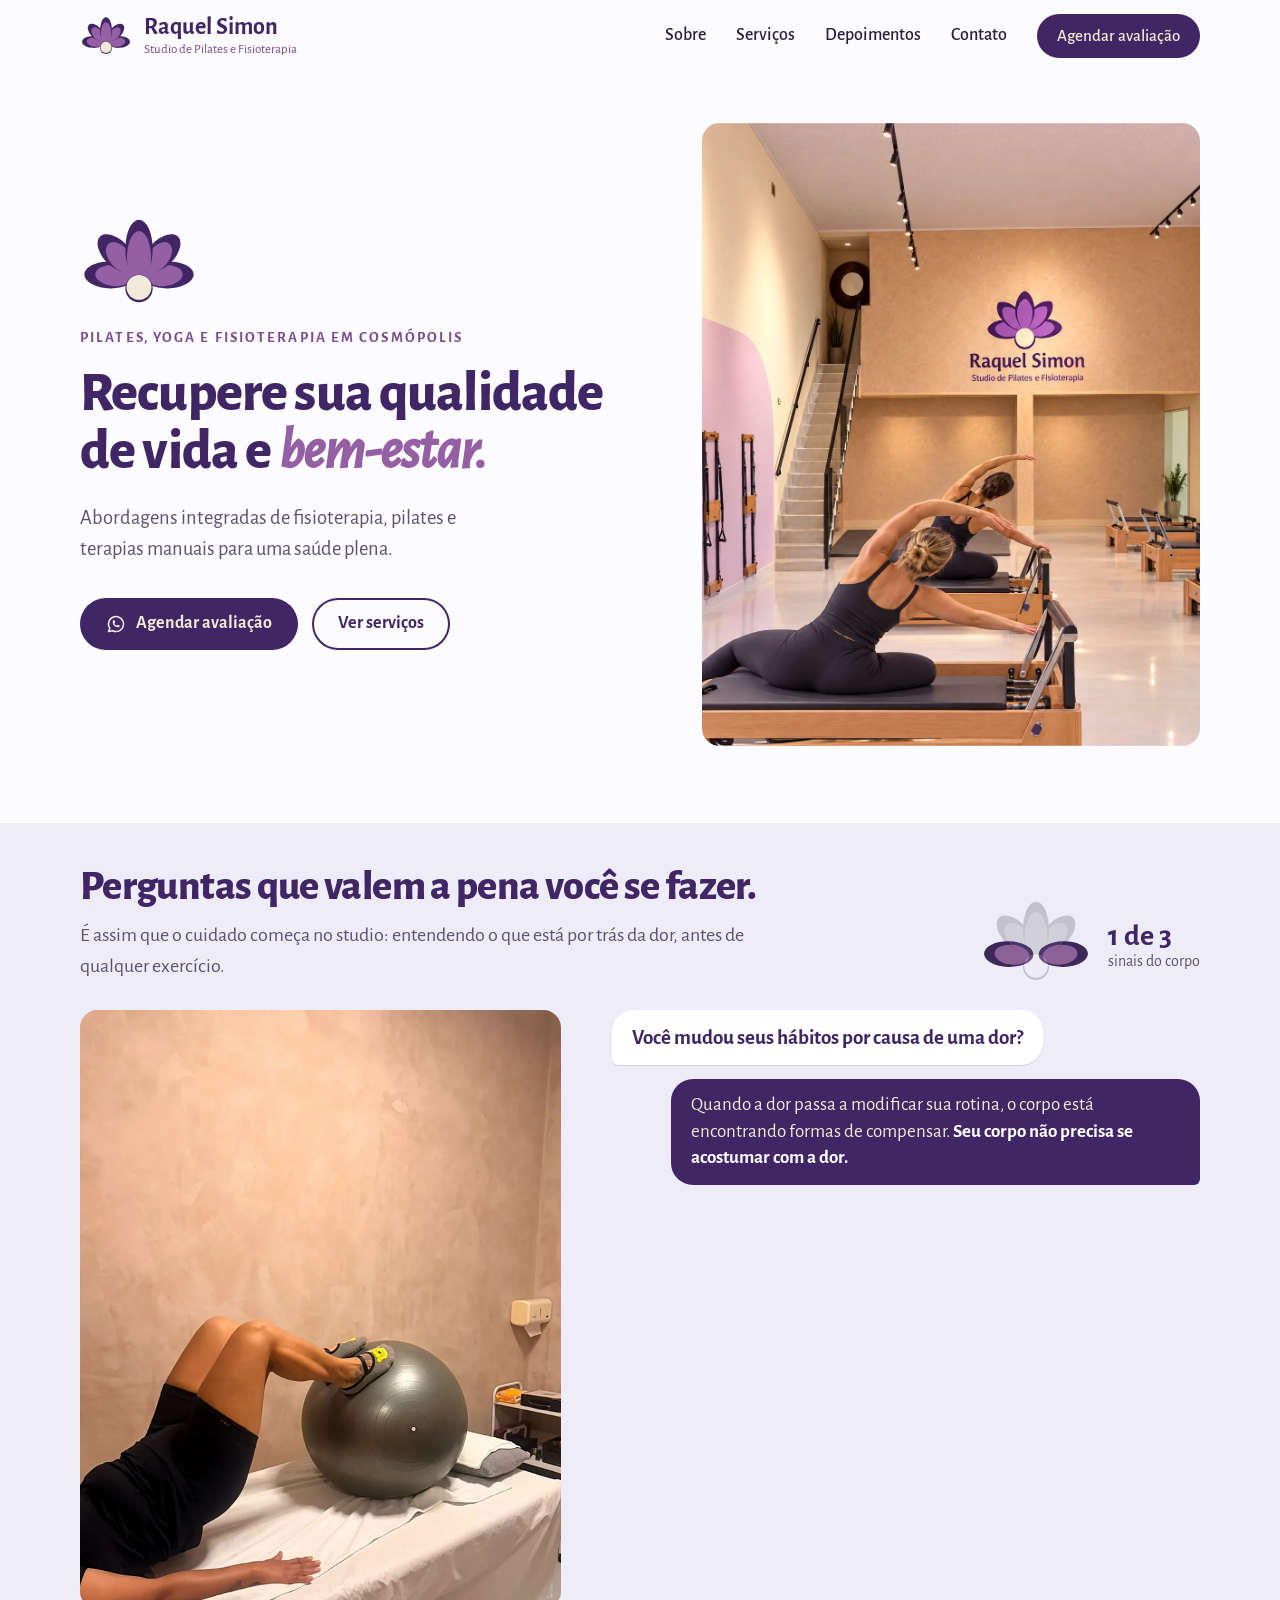
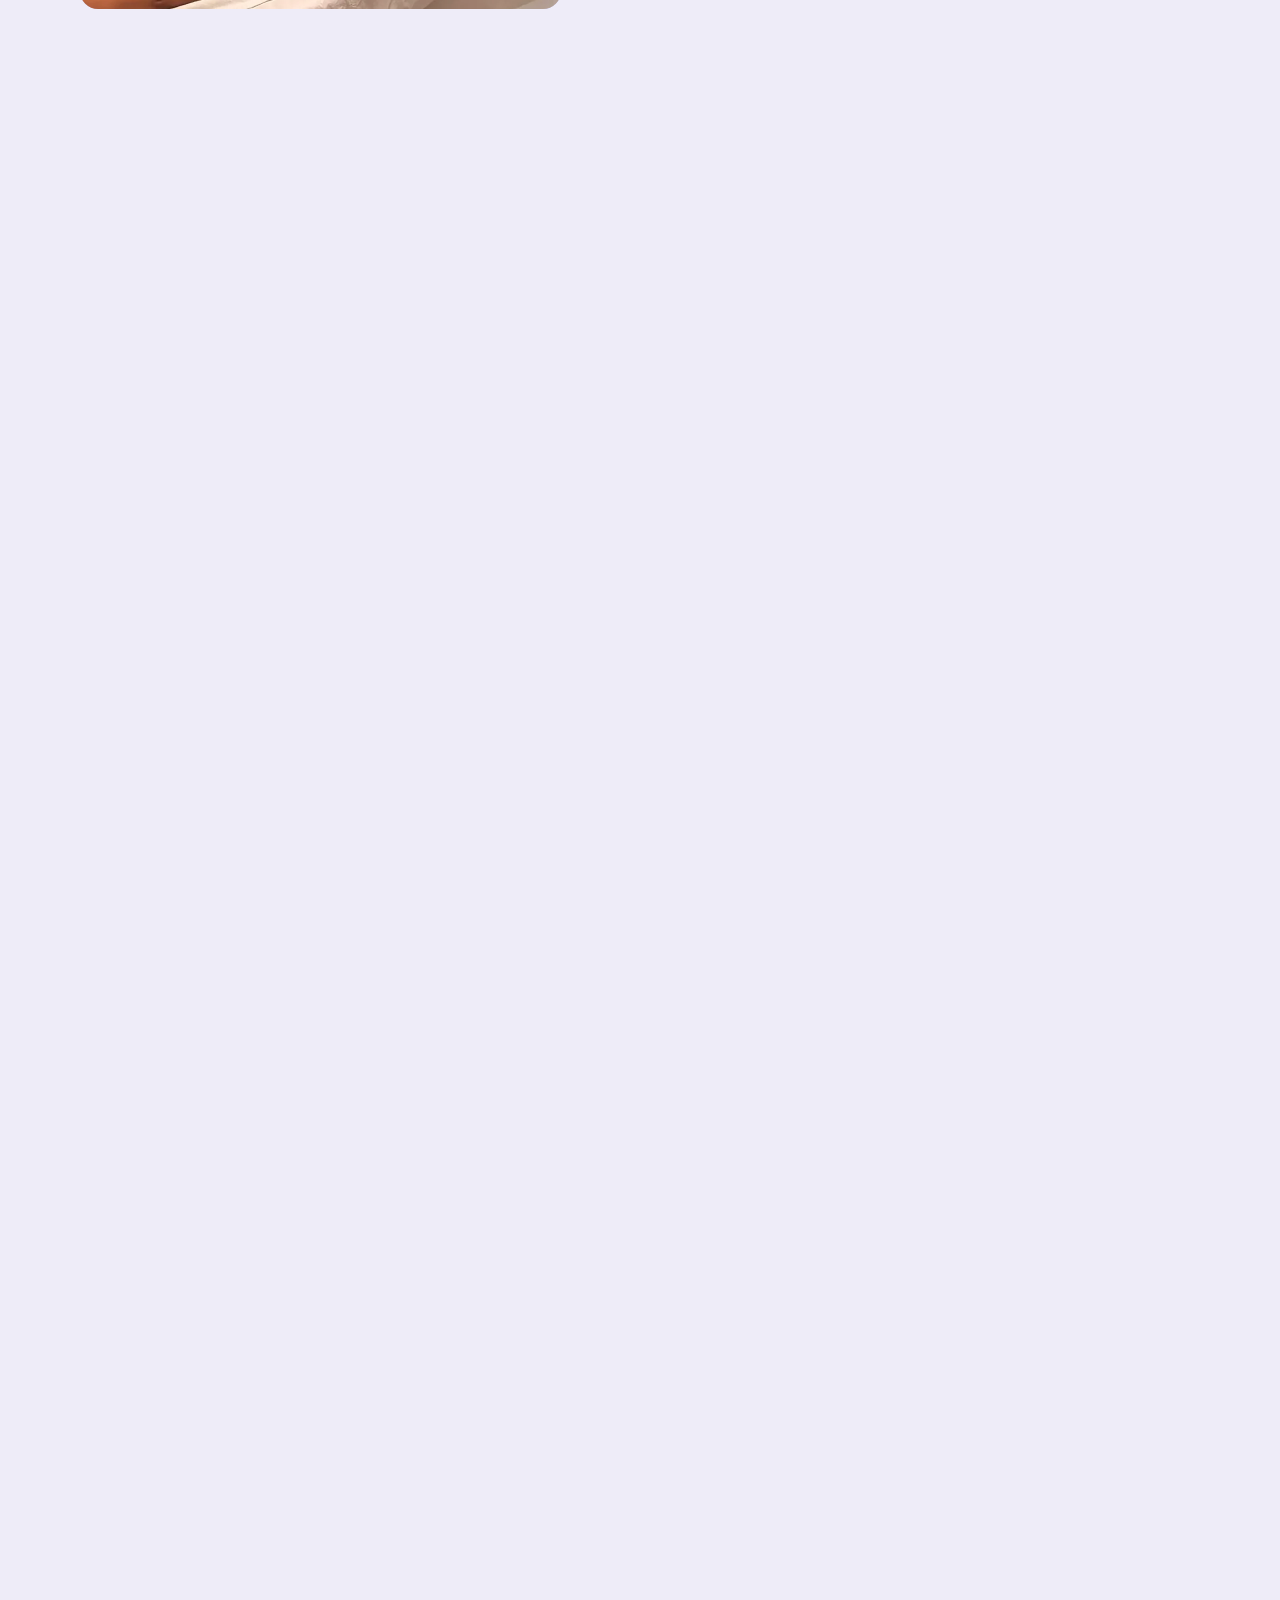
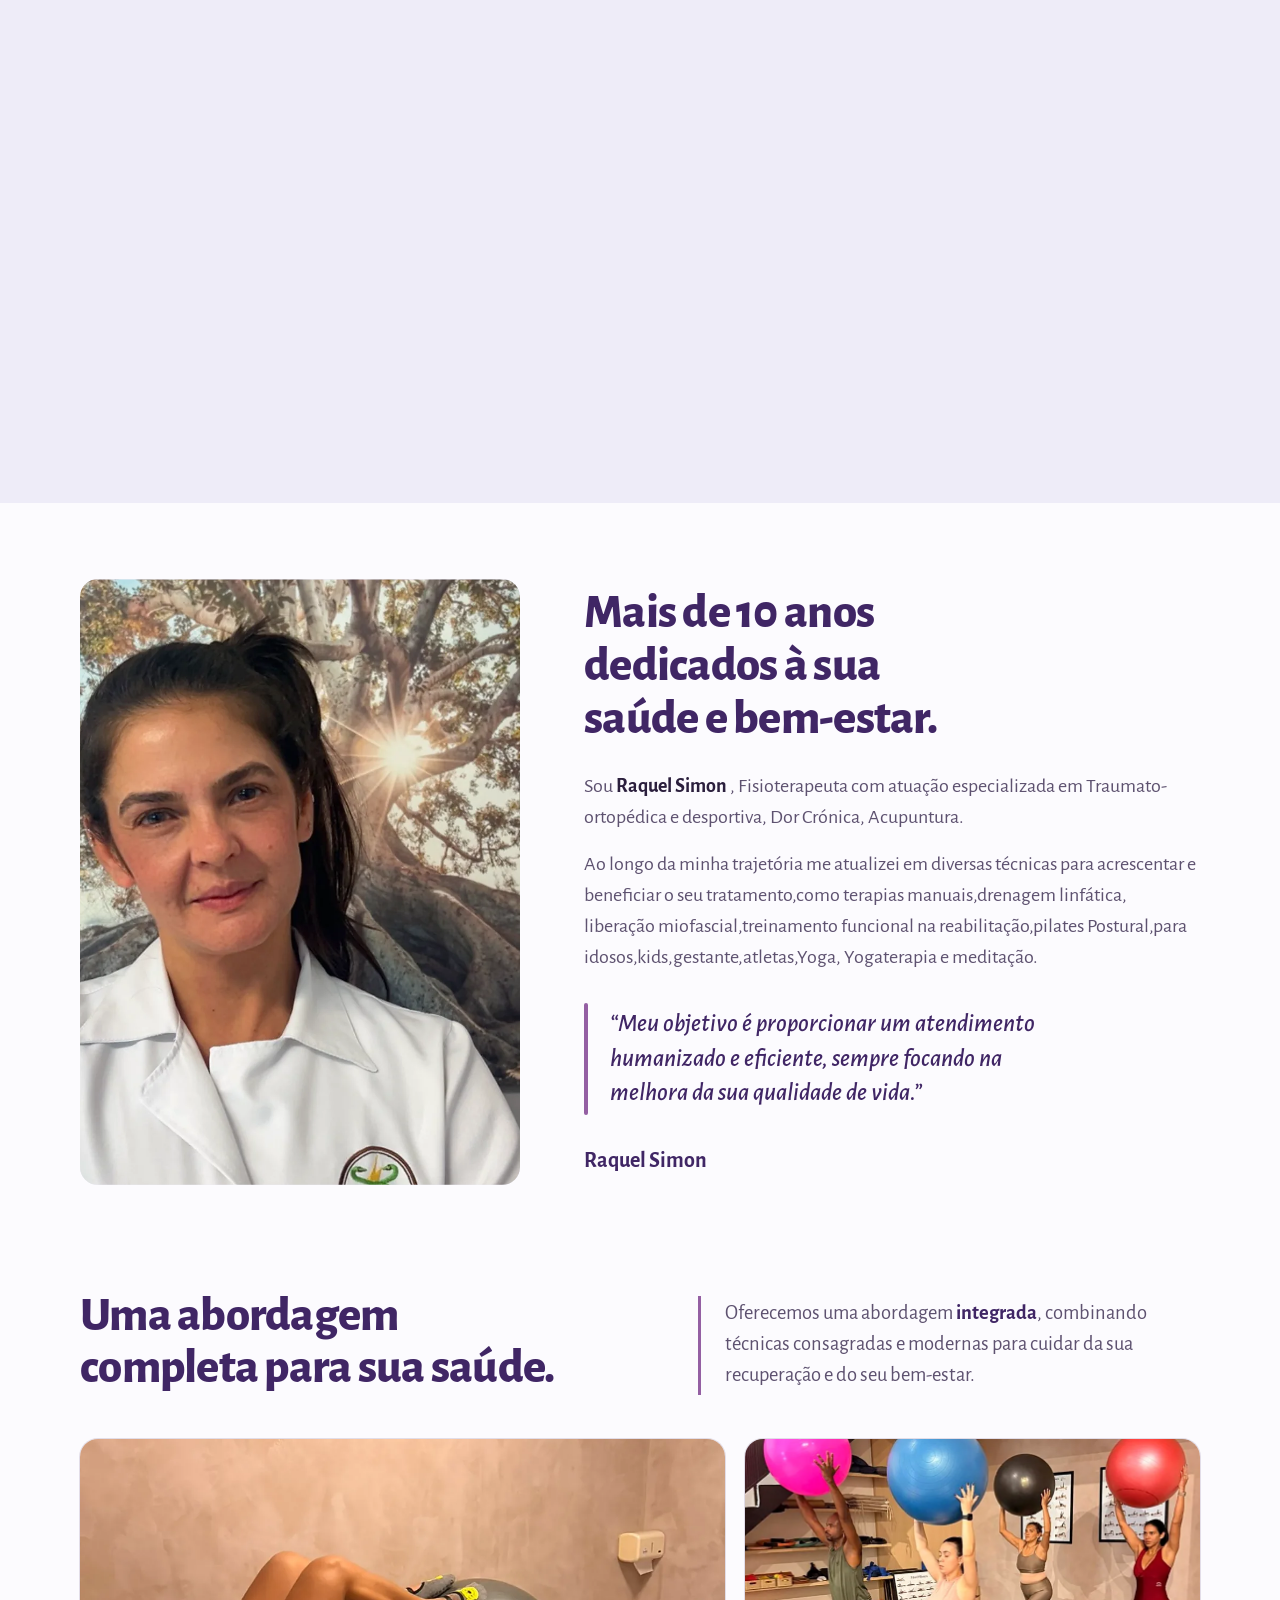
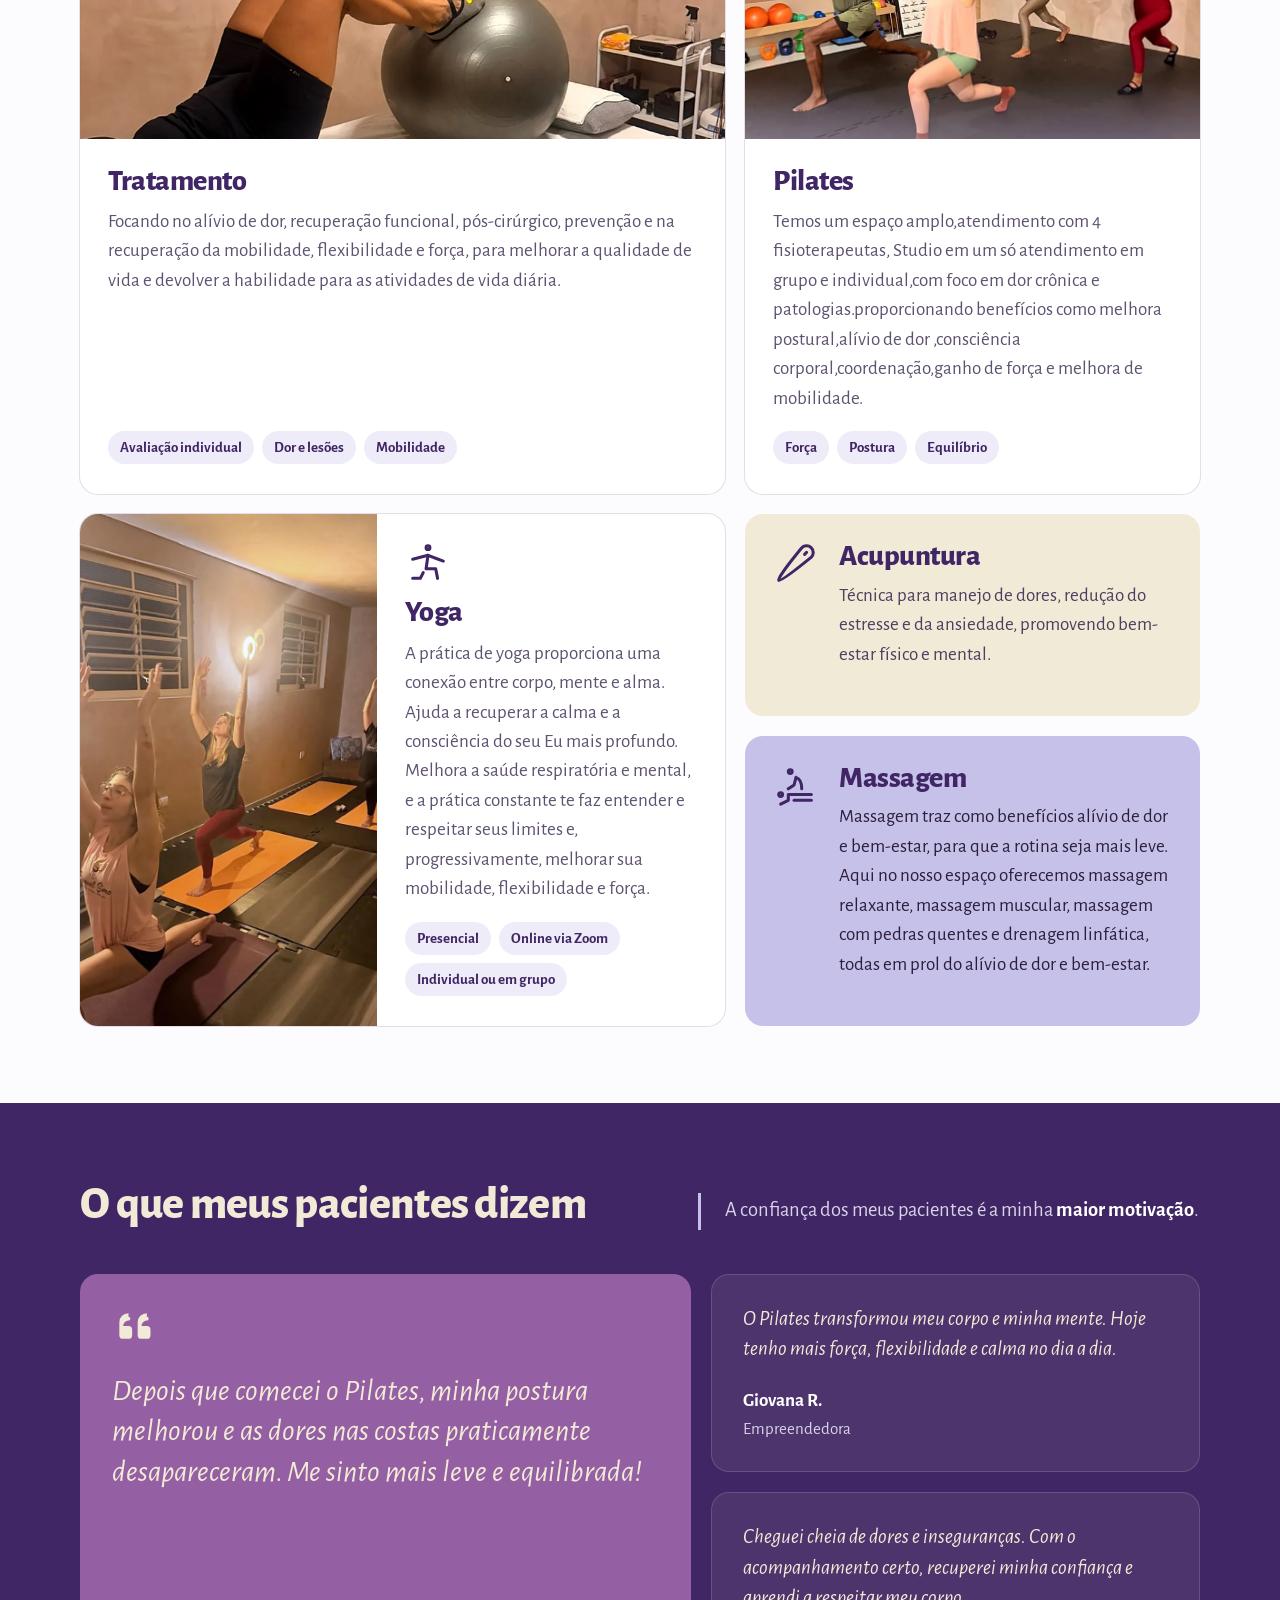
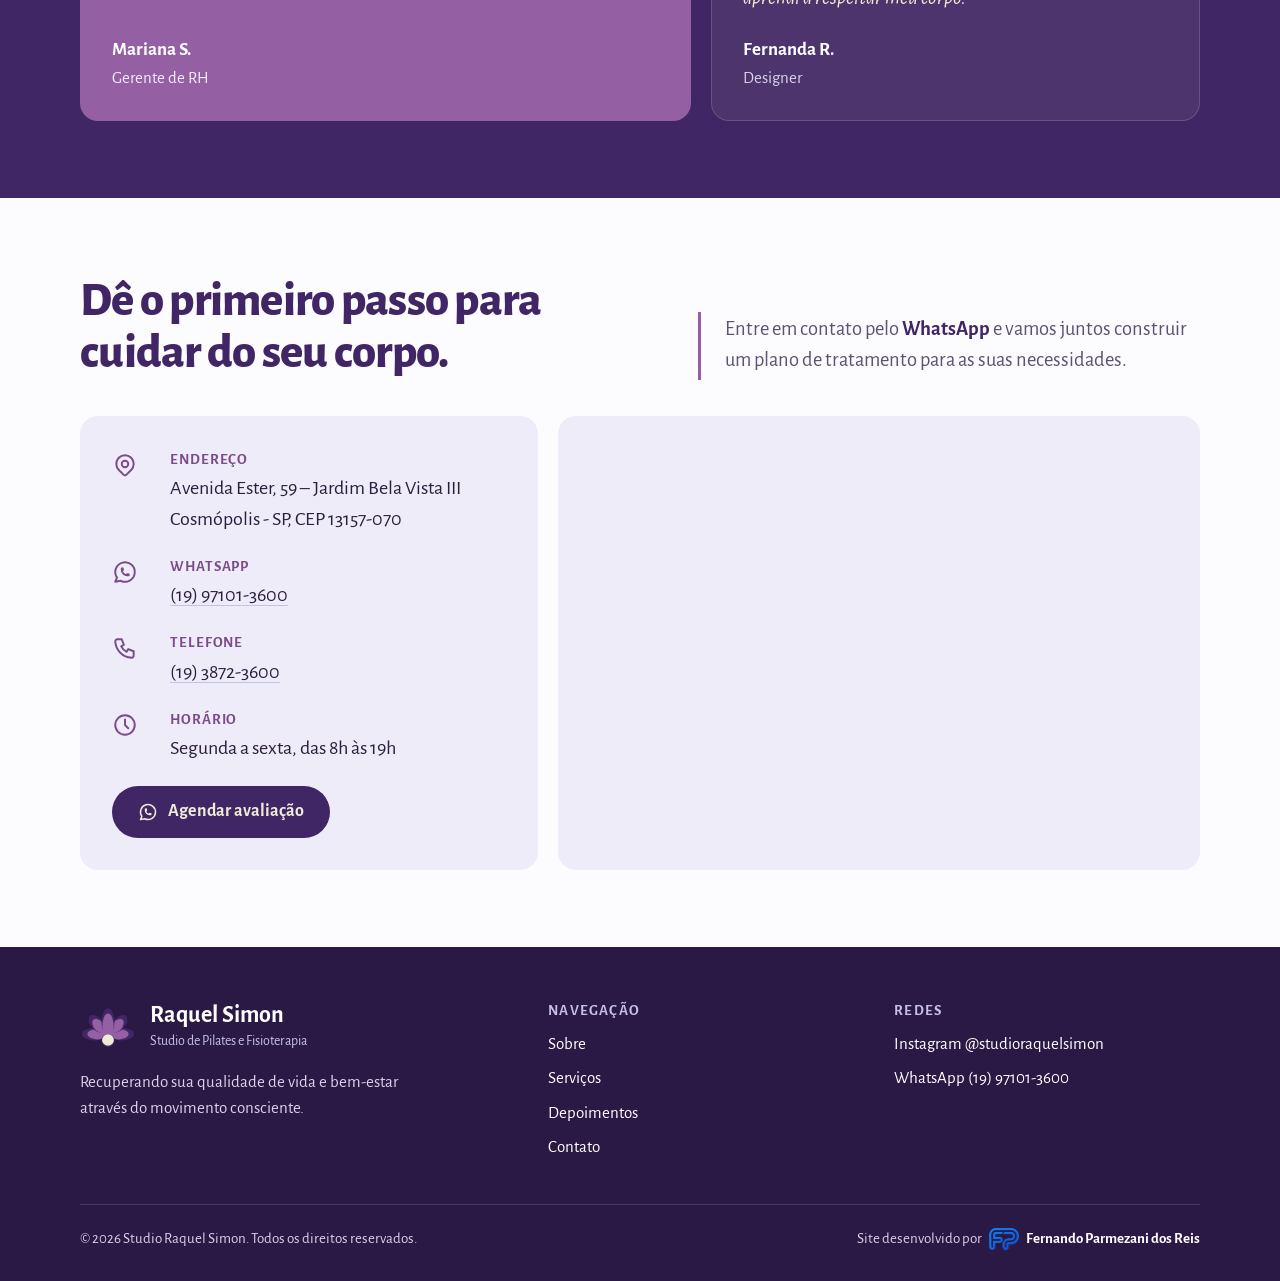
==== commit 26a8c50d: "Atualiza textos de Yoga e Massagem Co-Authored-By: Claude Opus 5.5 <noreply@anthropic.com>" ====
--- a/index.html
+++ b/index.html
@@ -422,8 +422,9 @@
     <div class="about-text">
       <h2 id="about-title" class="rv">Mais de 10 anos dedicados à sua saúde e bem-estar.</h2>
       <div class="body">
-        <p class="rv" style="--i:1">Sou <strong>Raquel Simon, fisioterapeuta</strong> com mais de 10 anos de experiência na área da saúde. Desde a minha formação, sempre fui apaixonada por ajudar as pessoas a recuperarem sua qualidade de vida, aliviando dores e promovendo o bem-estar.</p>
-        <p class="rv" style="--i:2">Ao longo da minha trajetória, me especializei em diversas áreas e utilizo técnicas modernas e personalizadas para cada paciente.</p>
+        <p class="rv" style="--i:1">Sou <strong>Raquel Simon </strong>, Fisioterapeuta com atuação especializada em Traumato-ortopédica  e desportiva, Dor Crónica, Acupuntura.
+        <p class="rv" style="--i:2">Ao longo  da minha trajetória me atualizei em diversas técnicas para acrescentar e beneficiar o seu tratamento,como terapias manuais,drenagem linfática, liberação miofascial,treinamento funcional na reabilitação,pilates Postural,para idosos,kids,gestante,atletas,Yoga,
+Yogaterapia e meditação.</p>
       </div>
       <blockquote class="quote rv" style="--i:3">“Meu objetivo é proporcionar um atendimento humanizado e eficiente, sempre focando na melhora da sua qualidade de vida.”</blockquote>
       <div class="sign rv" style="--i:4"><b>Raquel Simon</b></div>
@@ -441,8 +442,8 @@
       <article class="card c-fisio rv">
         <div class="ph"><picture><source srcset="assets/img/fisio-bola.webp" type="image/webp"><img src="assets/img/fisio-bola.jpg" width="1074" height="1130" alt="Atendimento de fisioterapia com bola suíça" loading="lazy" style="object-position:50% 62%"></picture></div>
         <div class="tx">
-          <h3>Fisioterapia</h3>
-          <p>Tratamento e prevenção de lesões musculoesqueléticas, focando na causa para recuperar sua mobilidade e sua confiança nos movimentos.</p>
+          <h3>Tratamento</h3>
+          <p>Focando no alívio de dor, recuperação funcional, pós-cirúrgico, prevenção e na recuperação da mobilidade, flexibilidade e força, para melhorar a qualidade de vida e devolver a habilidade para as atividades de vida diária.</p>
           <div class="tags"><span>Avaliação individual</span><span>Dor e lesões</span><span>Mobilidade</span></div>
         </div>
       </article>
@@ -450,7 +451,7 @@
         <div class="ph"><picture><source srcset="assets/img/aula-bolas.webp" type="image/webp"><img src="assets/img/aula-bolas.jpg" width="1100" height="603" alt="Aula em grupo no studio com bolas de exercício" loading="lazy" style="object-position:50% 40%"></picture></div>
         <div class="tx">
           <h3>Pilates</h3>
-          <p>Fortalecimento do core, melhora da postura e aumento da flexibilidade, com acompanhamento individualizado.</p>
+          <p>Temos um espaço amplo,atendimento com 4 fisioterapeutas, Studio em um só atendimento em grupo e individual,com foco em dor crônica e patologias.proporcionando benefícios como melhora postural,alívio de dor ,consciência corporal,coordenação,ganho de força e melhora de mobilidade.</p>
           <div class="tags"><span>Força</span><span>Postura</span><span>Equilíbrio</span></div>
         </div>
       </article>
@@ -459,7 +460,7 @@
         <div class="tx">
           <svg class="ico" viewBox="0 0 24 24" fill="none" stroke="currentColor" stroke-width="1.6" stroke-linecap="round" stroke-linejoin="round" aria-hidden="true"><path pathLength="1" d="M12 4m-1 0a1 1 0 1 0 2 0a1 1 0 1 0 -2 0"/><path pathLength="1" d="M4 20h4l1.5 -3"/><path pathLength="1" d="M17 20l-1 -5h-5l1 -7"/><path pathLength="1" d="M4 10l4 -1l4 -1l4 1.5l4 1.5"/></svg>
           <h3>Yoga</h3>
-          <p>Respiração, equilíbrio, força, mobilidade e consciência corporal. Não é preciso ser flexível nem ter experiência para começar: a prática se adapta a cada pessoa.</p>
+          <p>A prática de yoga proporciona uma conexão entre corpo, mente e alma. Ajuda a recuperar a calma e a consciência do seu Eu mais profundo. Melhora a saúde respiratória e mental, e a prática constante te faz entender e respeitar seus limites e, progressivamente, melhorar sua mobilidade, flexibilidade e força.</p>
           <div class="tags"><span>Presencial</span><span>Online via Zoom</span><span>Individual ou em grupo</span></div>
         </div>
       </article>
@@ -472,7 +473,7 @@
       <article class="card c-mass rv" style="--i:2">
         <div class="tx">
           <svg class="ico" viewBox="0 0 24 24" fill="none" stroke="currentColor" stroke-width="1.6" stroke-linecap="round" stroke-linejoin="round" aria-hidden="true"><path pathLength="1" d="M4 17m-1 0a1 1 0 1 0 2 0a1 1 0 1 0 -2 0"/><path pathLength="1" d="M9 5m-1 0a1 1 0 1 0 2 0a1 1 0 1 0 -2 0"/><path pathLength="1" d="M4 22l4 -2v-3h12"/><path pathLength="1" d="M11 20h9"/><path pathLength="1" d="M8 14l3 -2l1 -4c3 1 3 4 3 6"/></svg>
-          <div><h3>Massagem</h3><p>Sessões de massagem no studio. Fale com a equipe pelo WhatsApp para conhecer as modalidades e os horários.</p></div>
+          <div><h3>Massagem</h3><p>Massagem traz como benefícios alívio de dor e bem-estar, para que a rotina seja mais leve. Aqui no nosso espaço oferecemos massagem relaxante, massagem muscular, massagem com pedras quentes e drenagem linfática, todas em prol do alívio de dor e bem-estar.</p></div>
         </div>
       </article>
     </div>
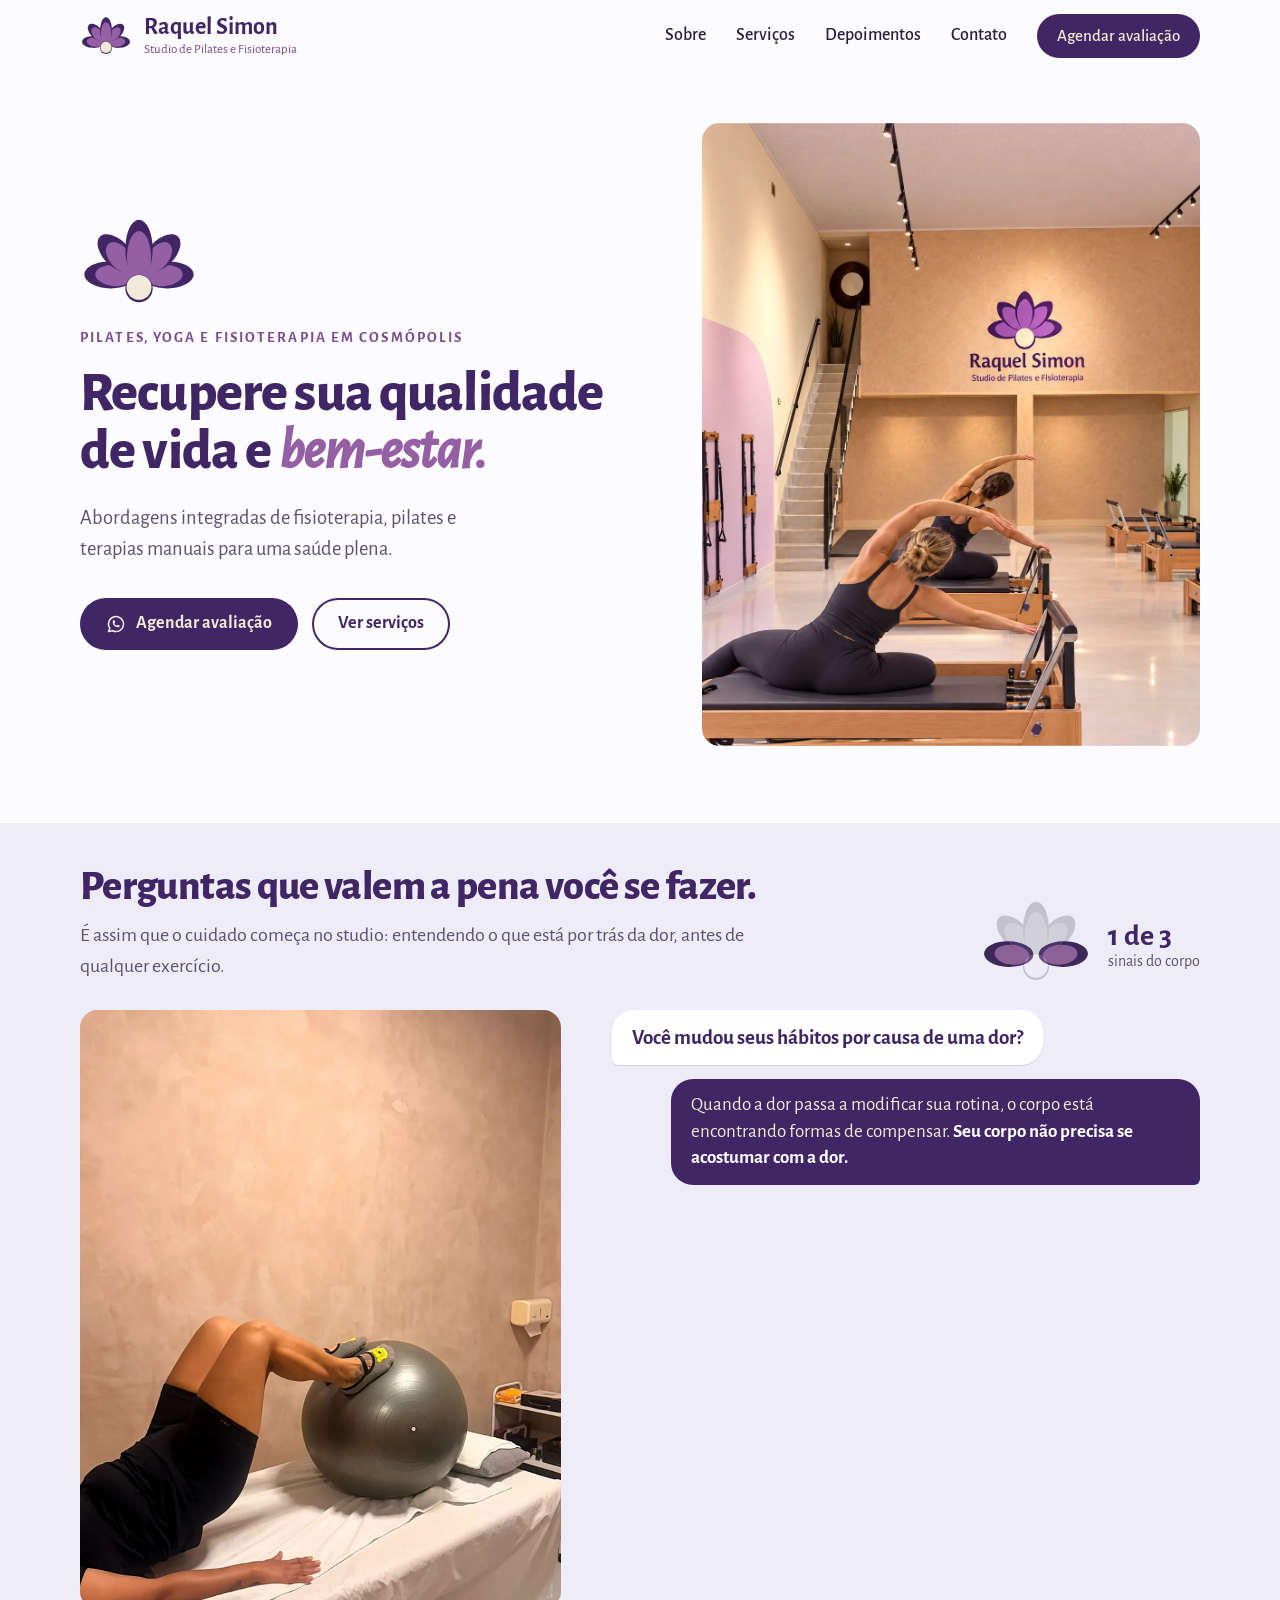
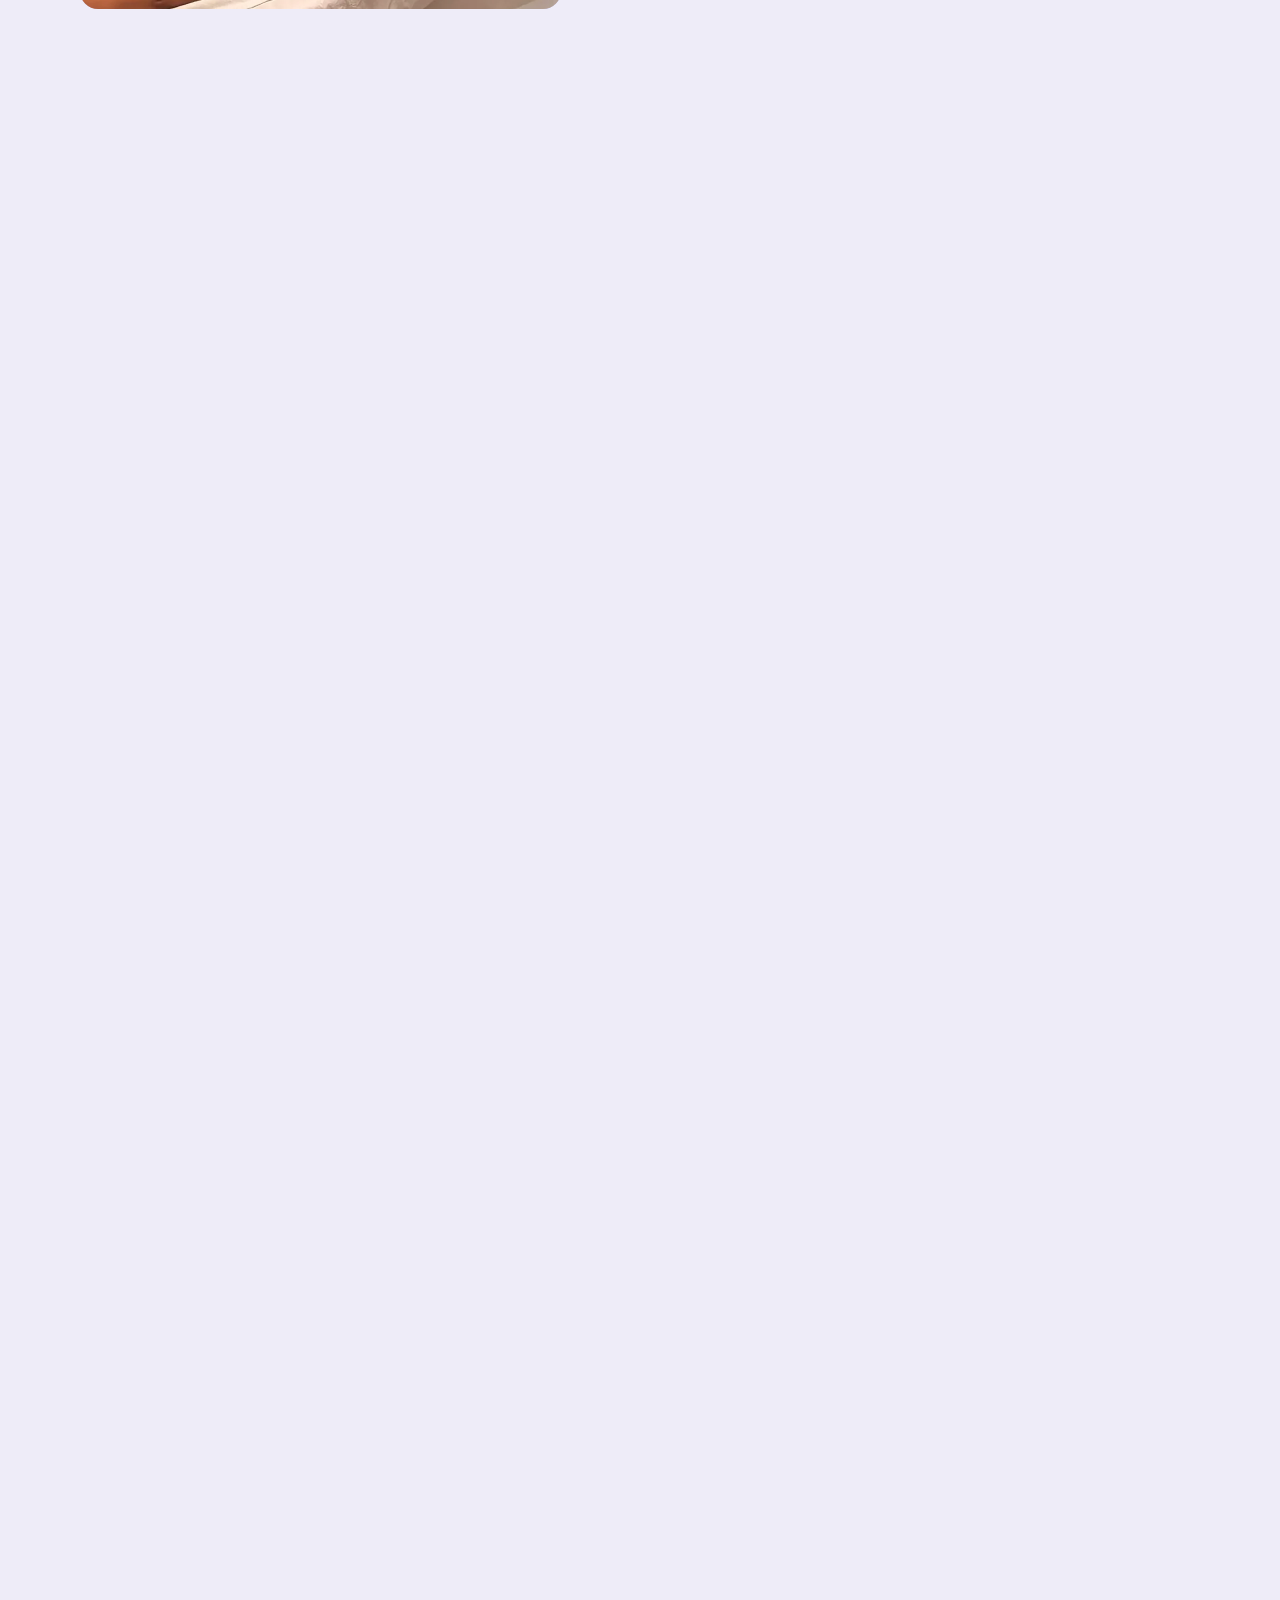
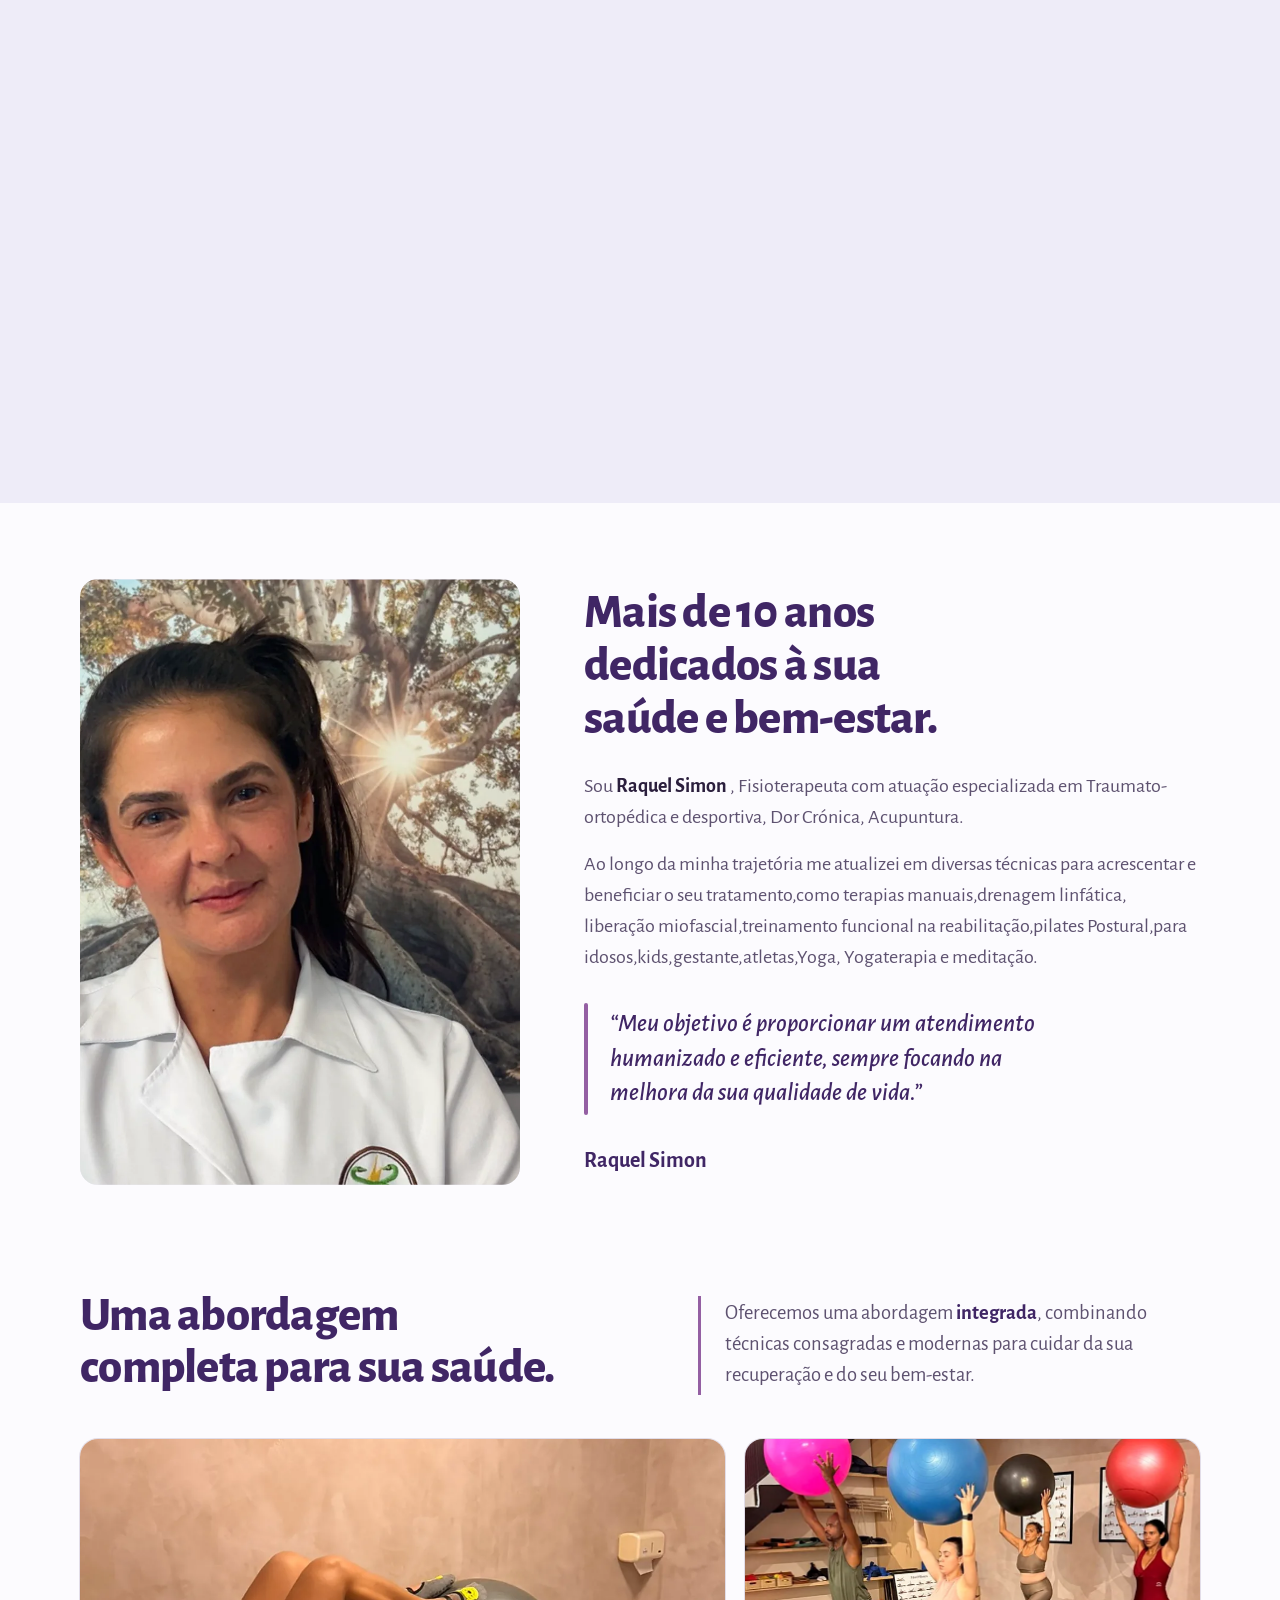
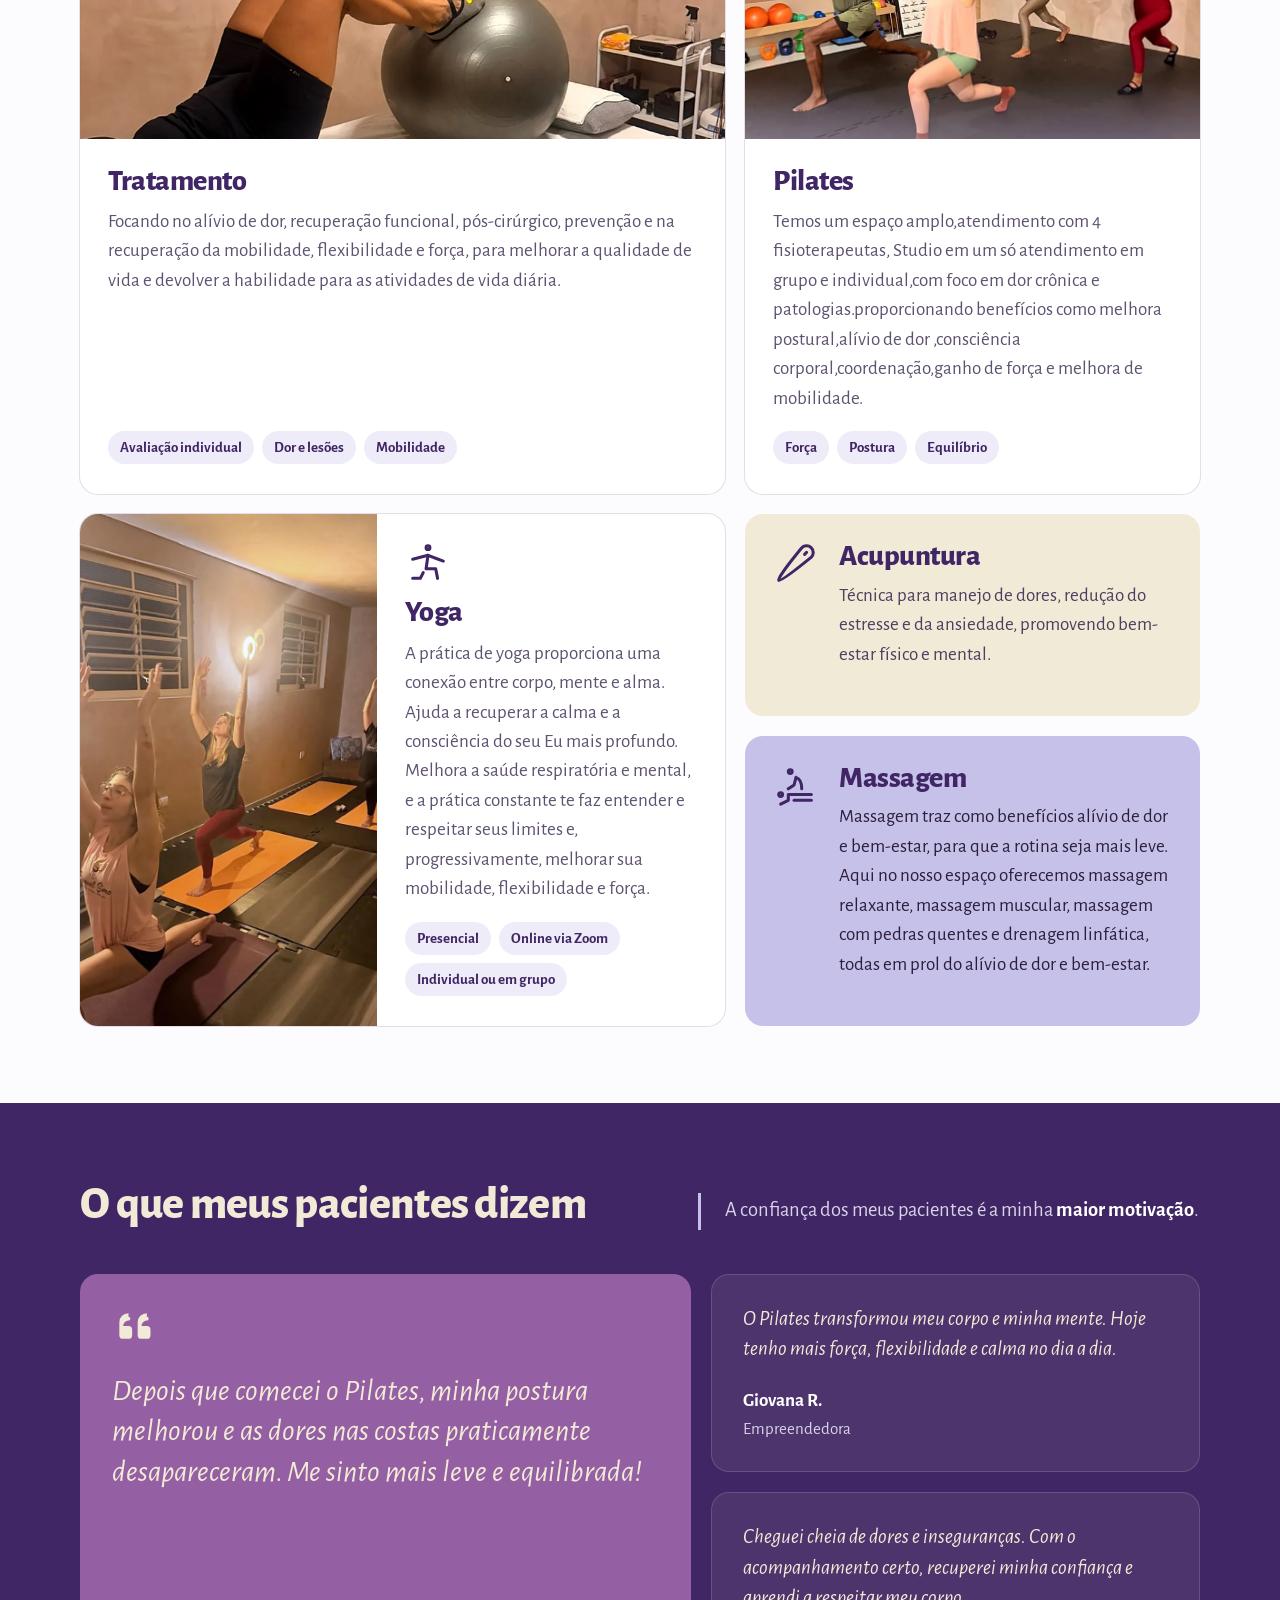
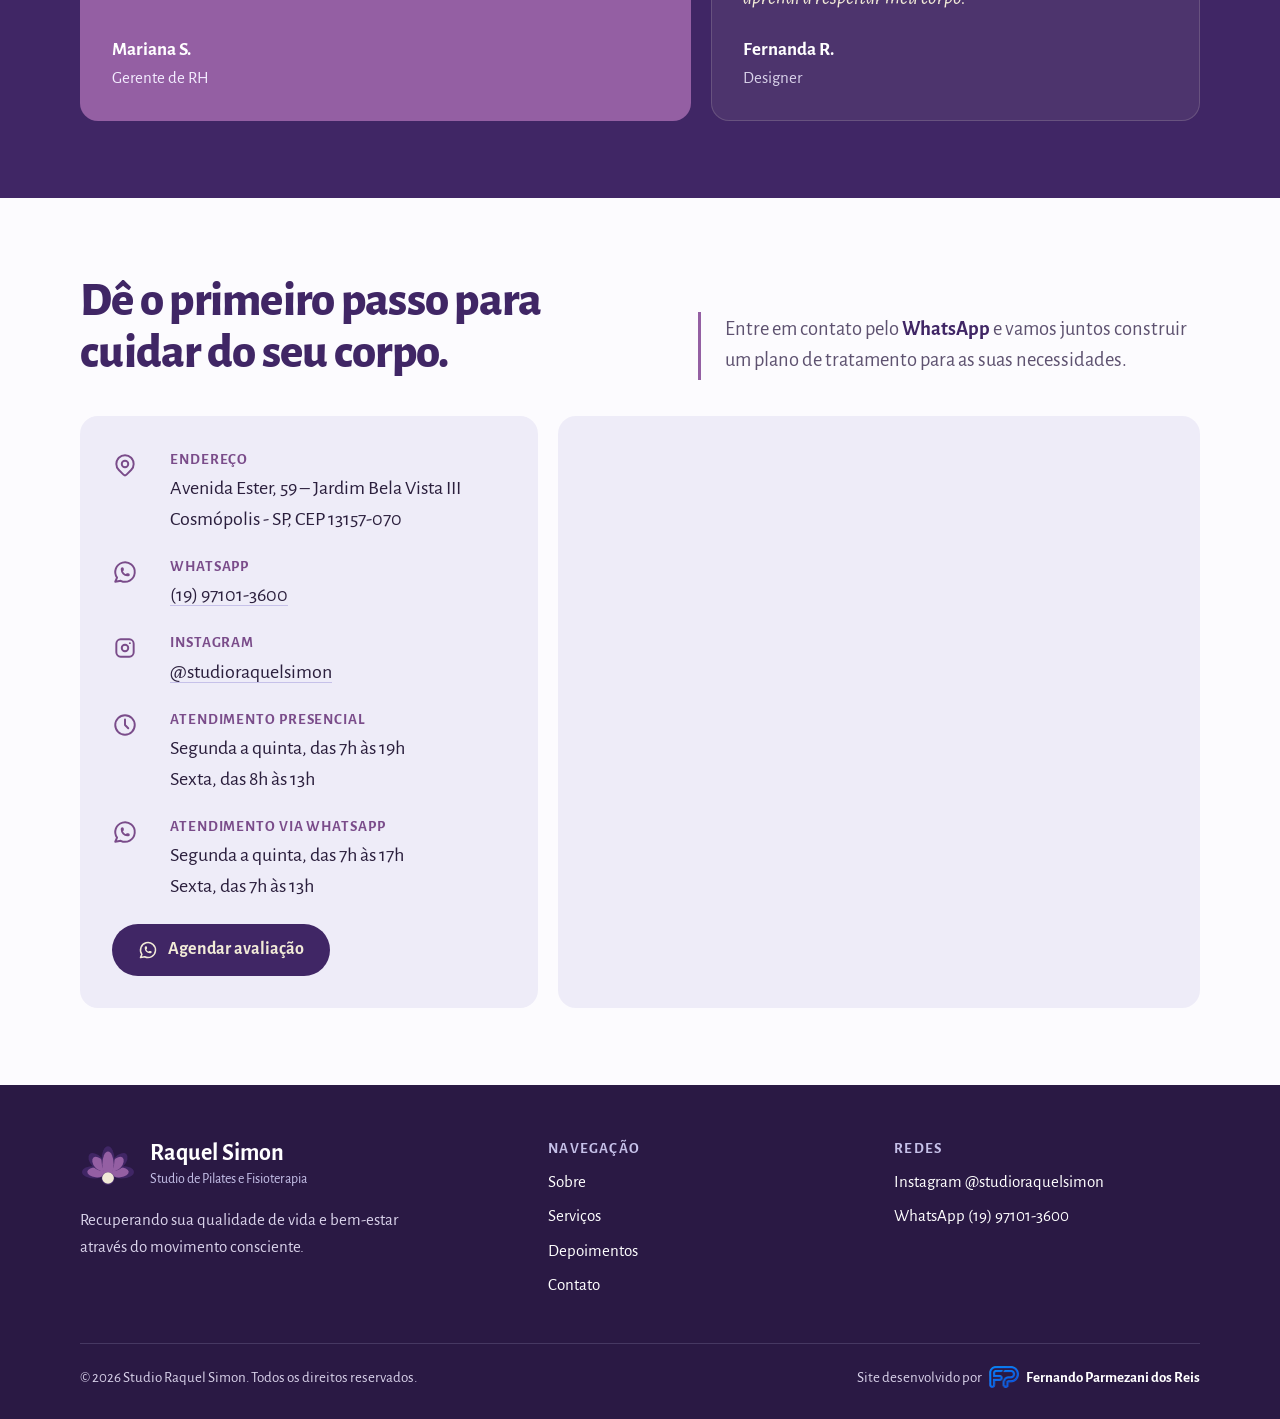
==== commit ff0769d5: "Contato: remove telefone fixo, adiciona Instagram e novos horários Co-Authored-By: Claude Opus 5.5 <" ====
--- a/index.html
+++ b/index.html
@@ -519,8 +519,9 @@
         <dl>
           <div class="row"><svg viewBox="0 0 24 24" fill="none" stroke="currentColor" stroke-width="1.8" stroke-linecap="round" stroke-linejoin="round" aria-hidden="true"><path d="M9 11a3 3 0 1 0 6 0a3 3 0 0 0 -6 0" /><path d="M17.657 16.657l-4.243 4.243a2 2 0 0 1 -2.827 0l-4.244 -4.243a8 8 0 1 1 11.314 0z" /></svg><div><dt>Endereço</dt><dd>Avenida Ester, 59 – Jardim Bela Vista III<br>Cosmópolis - SP, CEP 13157-070</dd></div></div>
           <div class="row"><svg viewBox="0 0 24 24" fill="none" stroke="currentColor" stroke-width="1.8" stroke-linecap="round" stroke-linejoin="round" aria-hidden="true"><path d="M3 21l1.65 -3.8a9 9 0 1 1 3.4 2.9l-5.05 .9" /><path d="M9 10a.5 .5 0 0 0 1 0v-1a.5 .5 0 0 0 -1 0v1a5 5 0 0 0 5 5h1a.5 .5 0 0 0 0 -1h-1a.5 .5 0 0 0 0 1" /></svg><div><dt>WhatsApp</dt><dd><a href="https://wa.me/5519971013600" target="_blank" rel="noopener">(19) 97101-3600</a></dd></div></div>
-          <div class="row"><svg viewBox="0 0 24 24" fill="none" stroke="currentColor" stroke-width="1.8" stroke-linecap="round" stroke-linejoin="round" aria-hidden="true"><path d="M5 4h4l2 5l-2.5 1.5a11 11 0 0 0 5 5l1.5 -2.5l5 2v4a2 2 0 0 1 -2 2a16 16 0 0 1 -15 -15a2 2 0 0 1 2 -2" /></svg><div><dt>Telefone</dt><dd><a href="tel:+551938723600">(19) 3872-3600</a></dd></div></div>
-          <div class="row"><svg viewBox="0 0 24 24" fill="none" stroke="currentColor" stroke-width="1.8" stroke-linecap="round" stroke-linejoin="round" aria-hidden="true"><path d="M3 12a9 9 0 1 0 18 0a9 9 0 0 0 -18 0" /><path d="M12 7v5l3 3" /></svg><div><dt>Horário</dt><dd>Segunda a sexta, das 8h às 19h</dd></div></div>
+          <div class="row"><svg viewBox="0 0 24 24" fill="none" stroke="currentColor" stroke-width="1.8" stroke-linecap="round" stroke-linejoin="round" aria-hidden="true"><path d="M4 8a4 4 0 0 1 4 -4h8a4 4 0 0 1 4 4v8a4 4 0 0 1 -4 4h-8a4 4 0 0 1 -4 -4z" /><path d="M9 12a3 3 0 1 0 6 0a3 3 0 0 0 -6 0" /><path d="M16.5 7.5v.01" /></svg><div><dt>Instagram</dt><dd><a href="https://www.instagram.com/studioraquelsimon/" target="_blank" rel="noopener">@studioraquelsimon</a></dd></div></div>
+          <div class="row"><svg viewBox="0 0 24 24" fill="none" stroke="currentColor" stroke-width="1.8" stroke-linecap="round" stroke-linejoin="round" aria-hidden="true"><path d="M3 12a9 9 0 1 0 18 0a9 9 0 0 0 -18 0" /><path d="M12 7v5l3 3" /></svg><div><dt>Atendimento presencial</dt><dd>Segunda a quinta, das 7h às 19h<br>Sexta, das 8h às 13h</dd></div></div>
+          <div class="row"><svg viewBox="0 0 24 24" fill="none" stroke="currentColor" stroke-width="1.8" stroke-linecap="round" stroke-linejoin="round" aria-hidden="true"><path d="M3 21l1.65 -3.8a9 9 0 1 1 3.4 2.9l-5.05 .9" /><path d="M9 10a.5 .5 0 0 0 1 0v-1a.5 .5 0 0 0 -1 0v1a5 5 0 0 0 5 5h1a.5 .5 0 0 0 0 -1h-1a.5 .5 0 0 0 0 1" /></svg><div><dt>Atendimento via WhatsApp</dt><dd>Segunda a quinta, das 7h às 17h<br>Sexta, das 7h às 13h</dd></div></div>
         </dl>
         <a class="btn" href="https://wa.me/5519971013600" target="_blank" rel="noopener"><svg viewBox="0 0 24 24" fill="none" stroke="currentColor" stroke-width="1.8" stroke-linecap="round" stroke-linejoin="round" aria-hidden="true"><path d="M3 21l1.65 -3.8a9 9 0 1 1 3.4 2.9l-5.05 .9" /><path d="M9 10a.5 .5 0 0 0 1 0v-1a.5 .5 0 0 0 -1 0v1a5 5 0 0 0 5 5h1a.5 .5 0 0 0 0 -1h-1a.5 .5 0 0 0 0 1" /></svg>Agendar avaliação</a>
       </div>
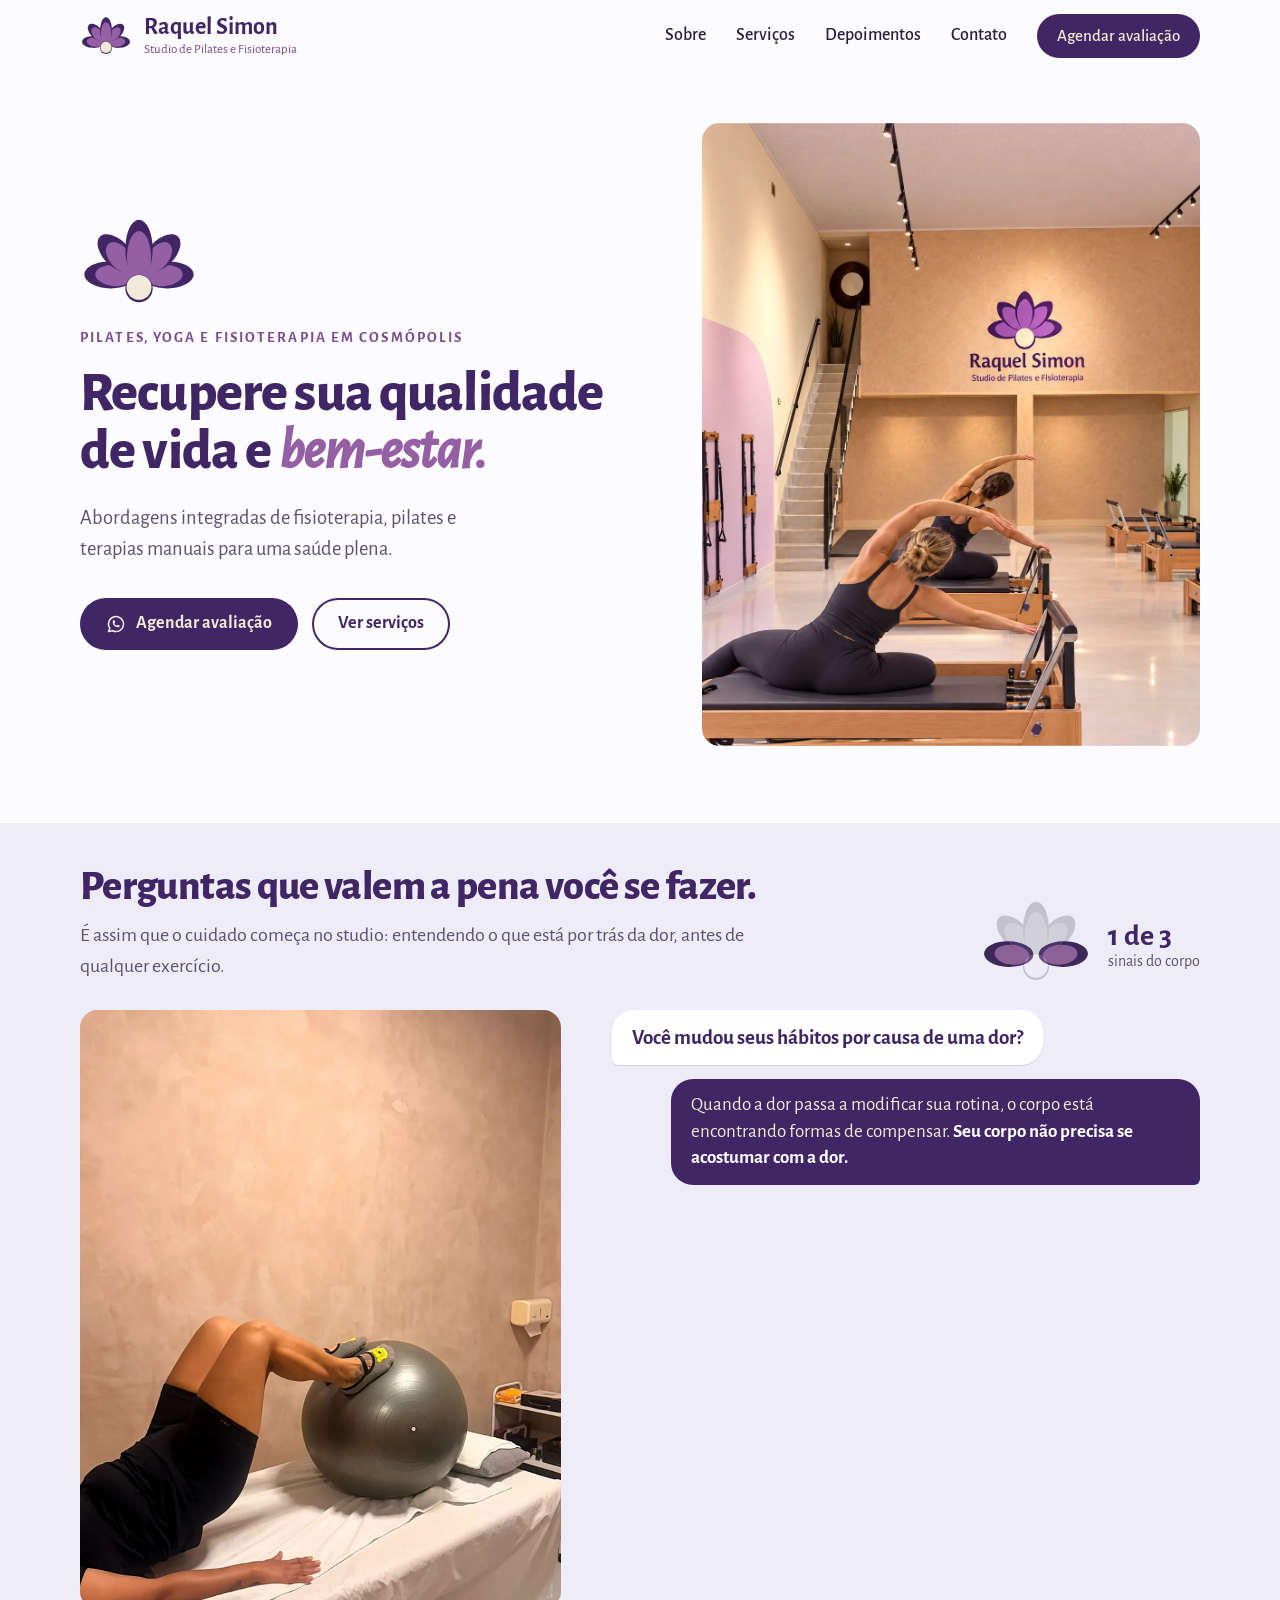
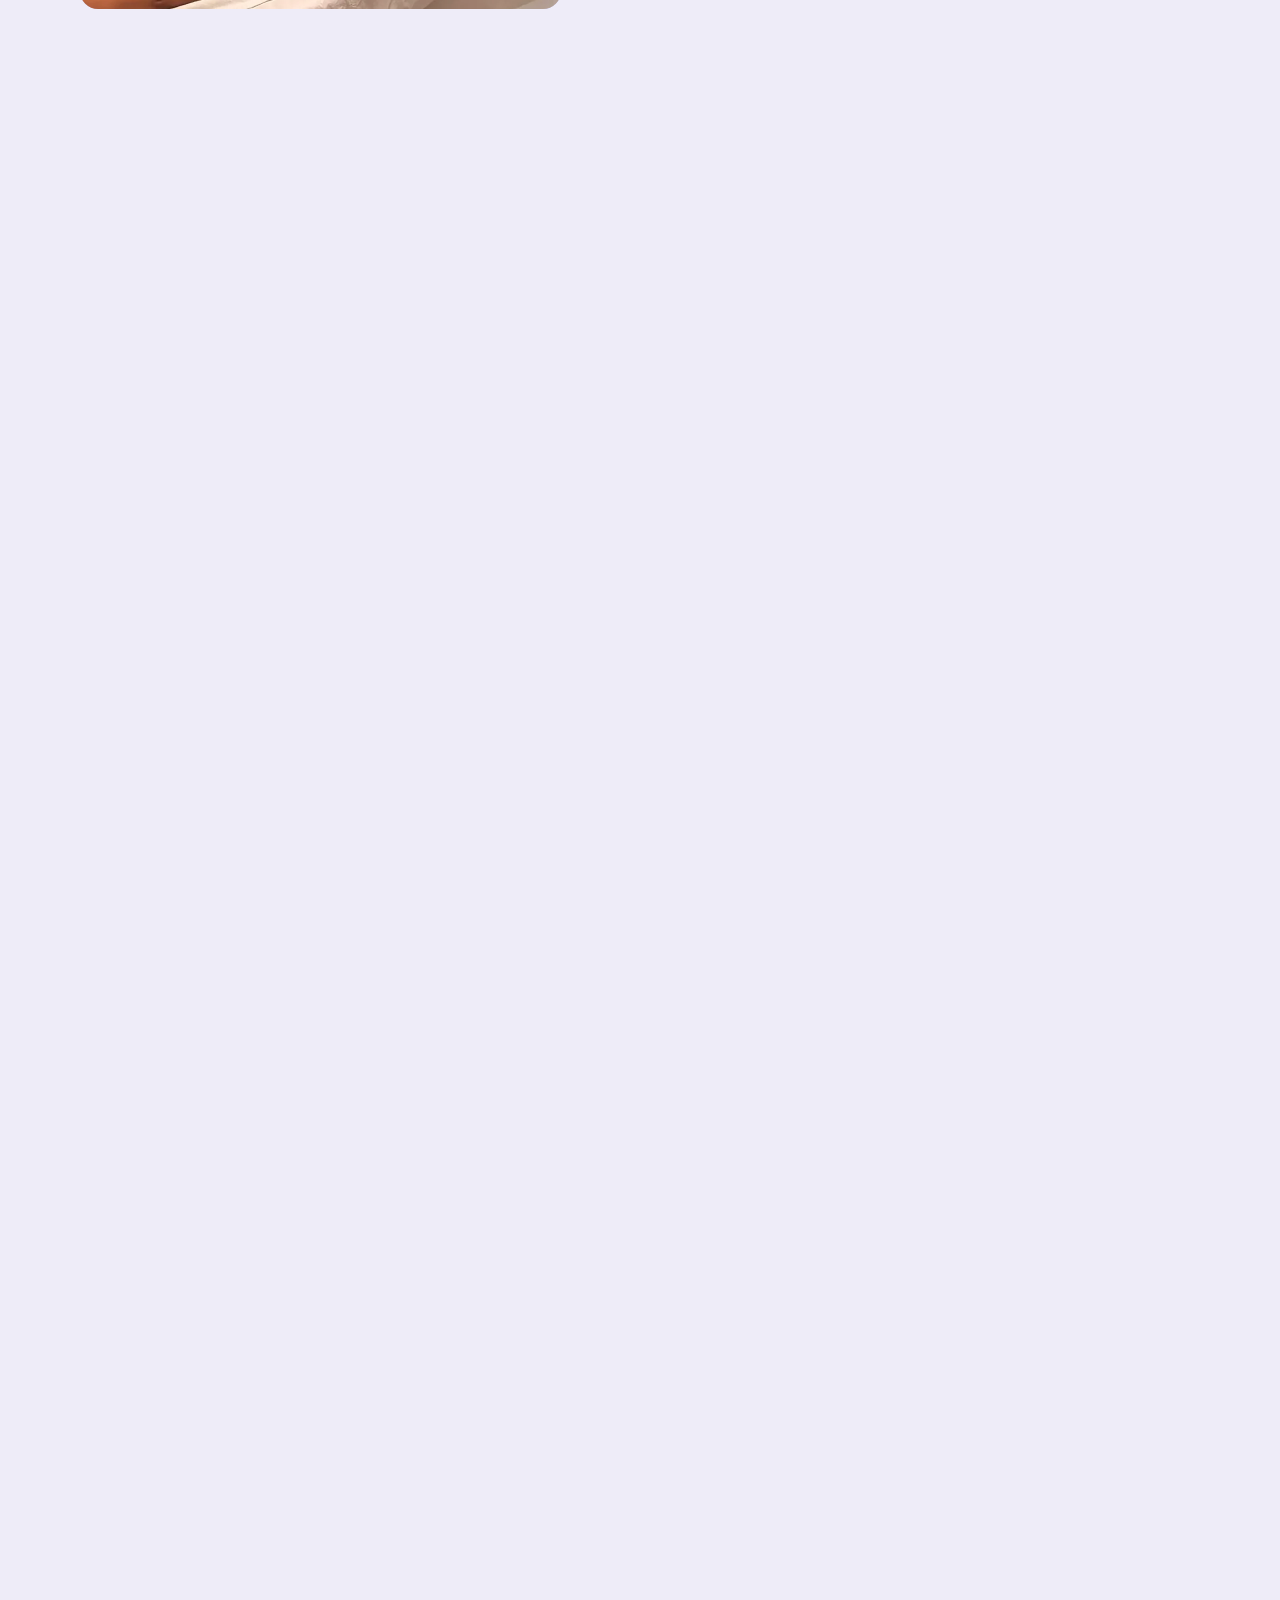
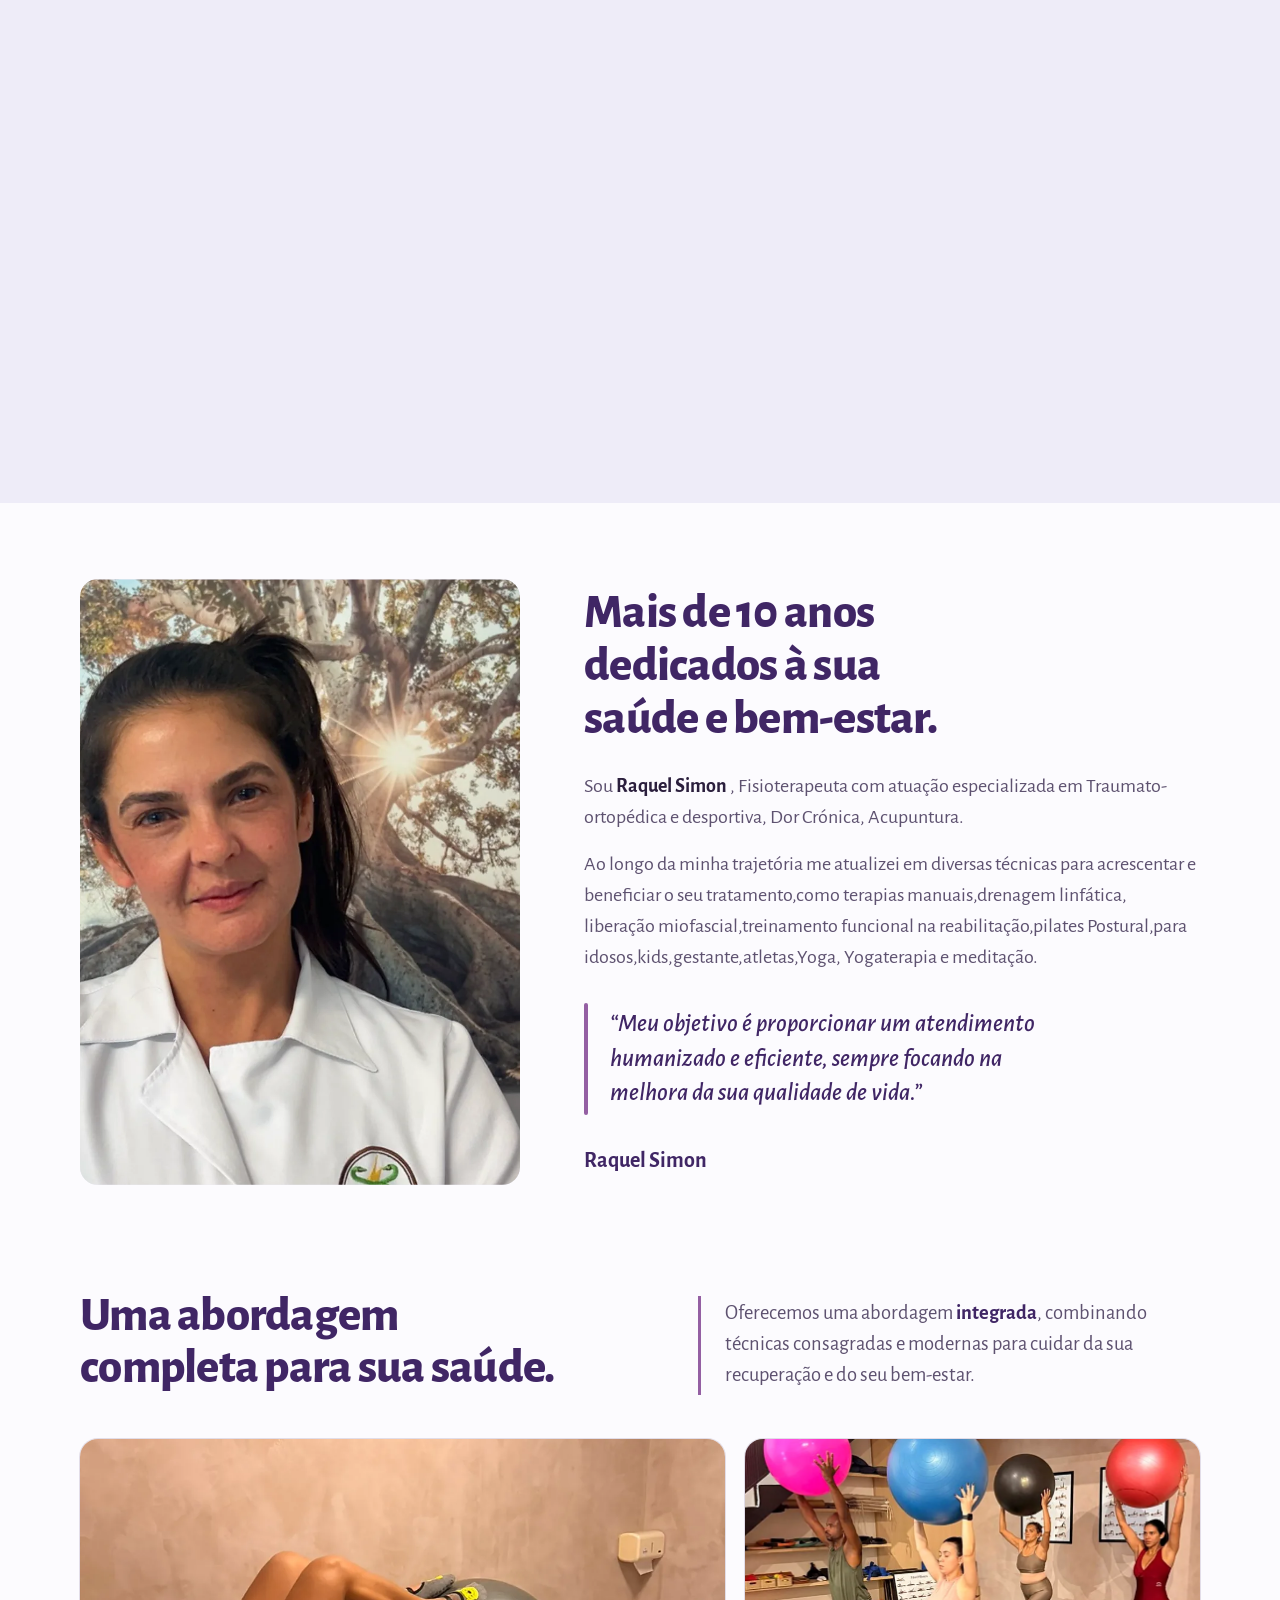
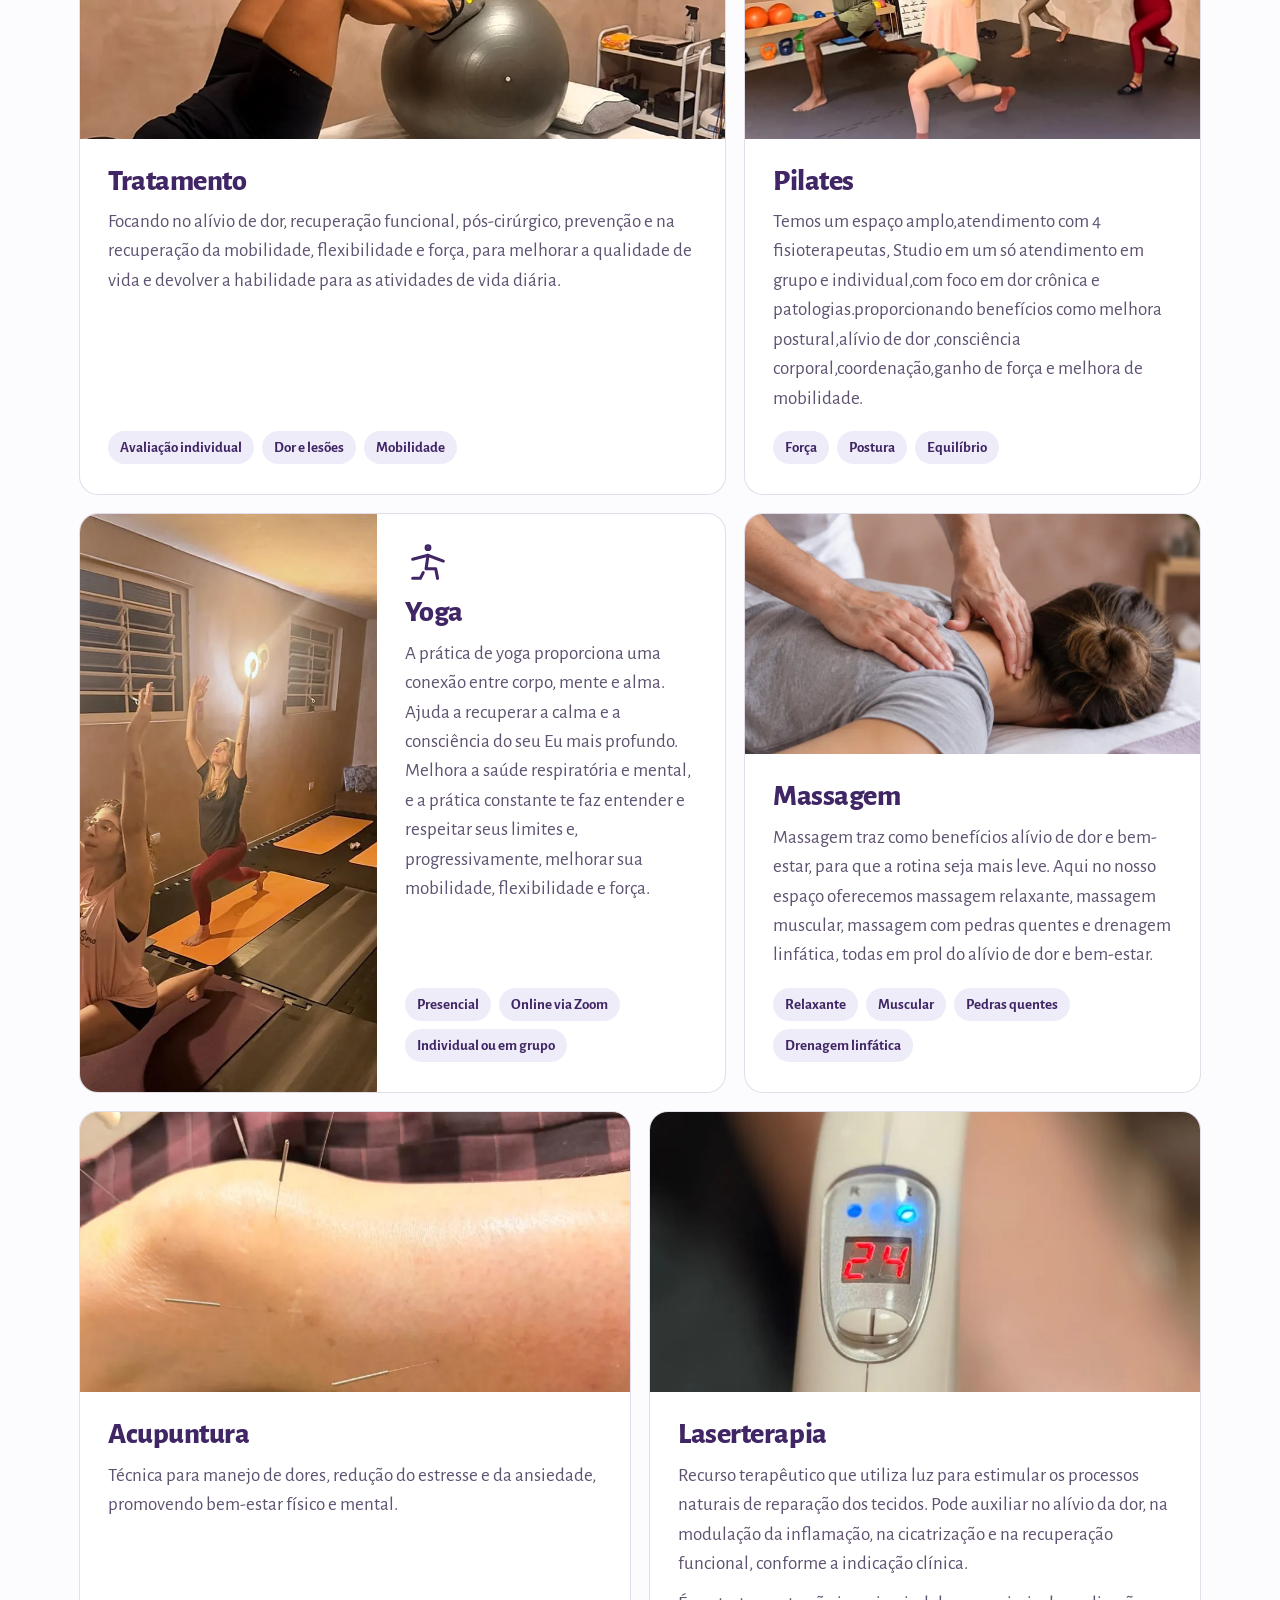
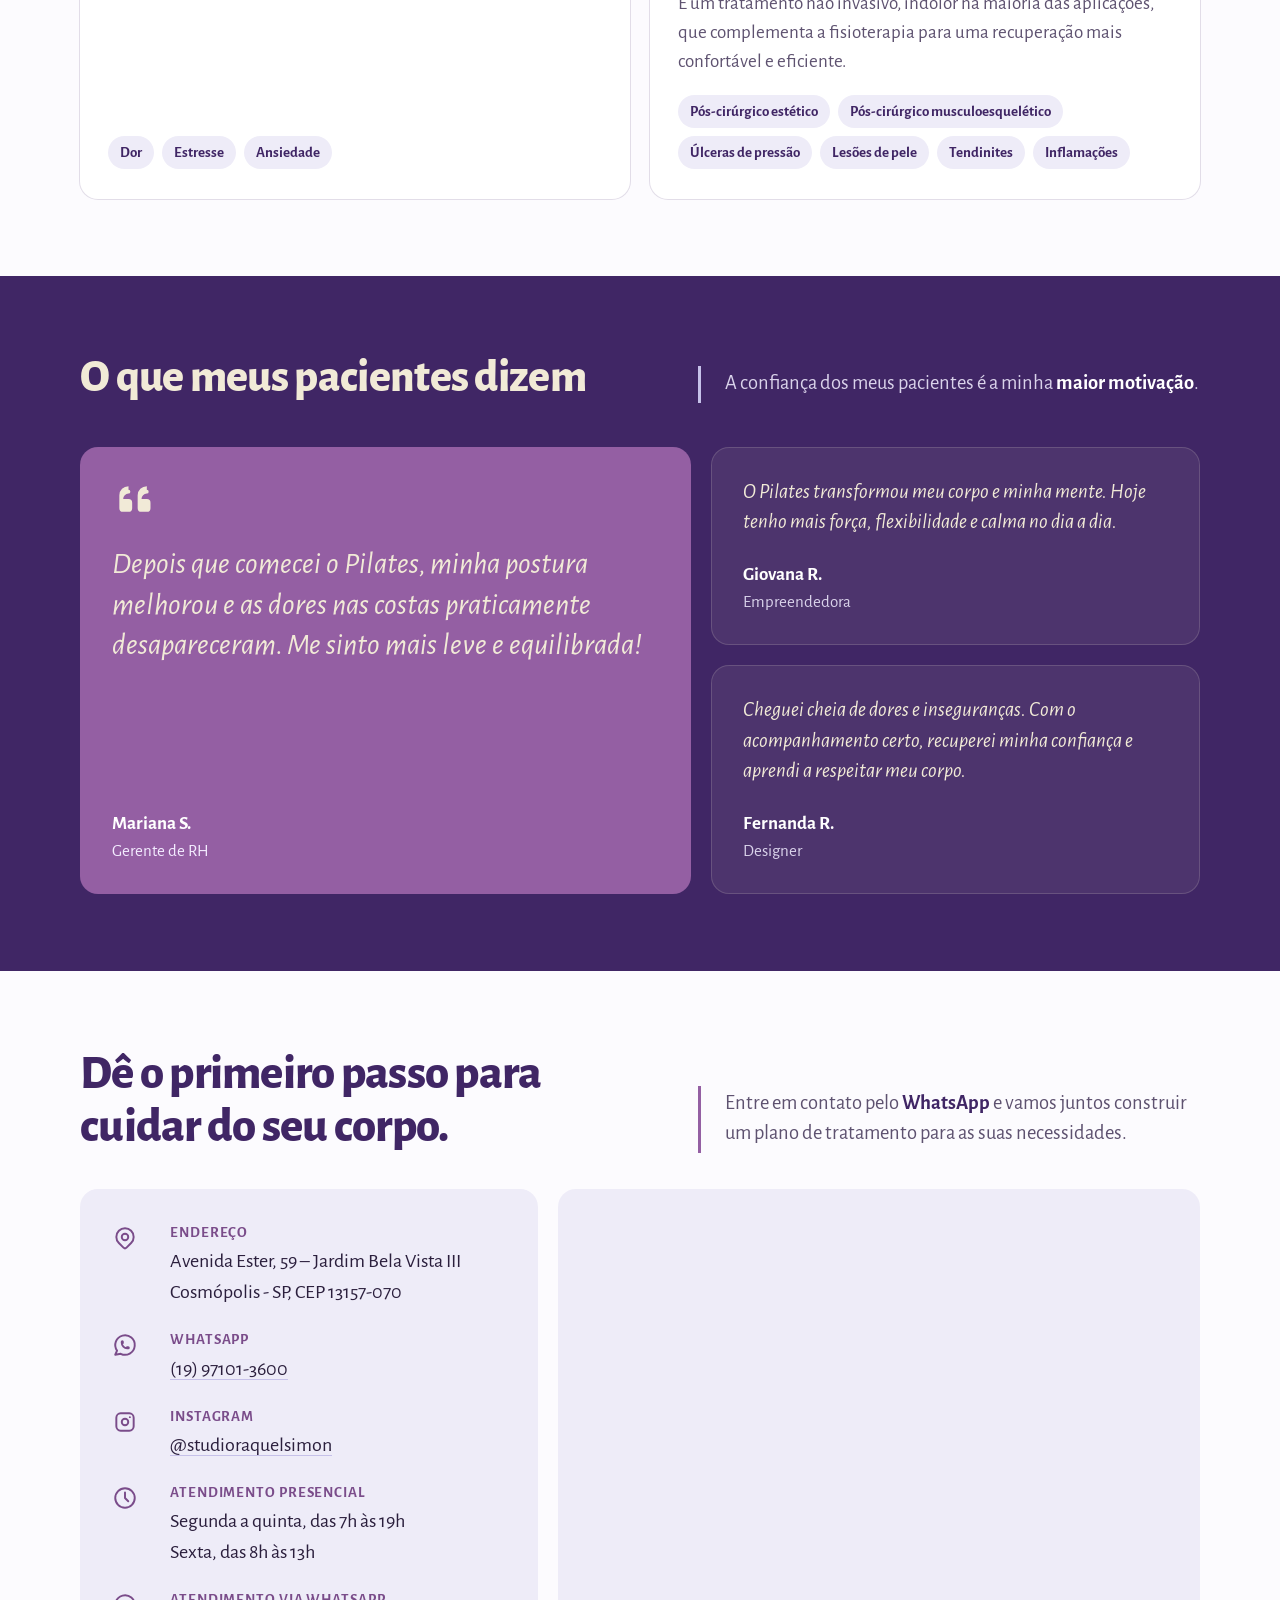
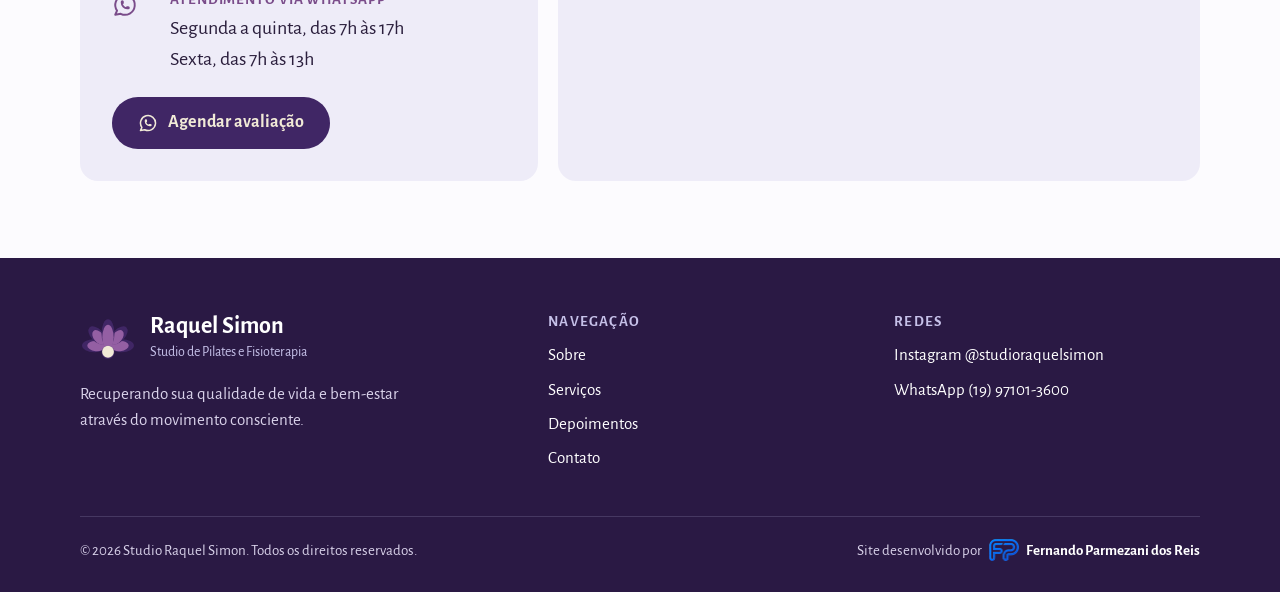
==== commit feff1e9c: "Serviços: fotos em Acupuntura e Massagem, novo card de Laserterapia; links com 6 serviços Co-Authore" ====
--- a/index.html
+++ b/index.html
@@ -4,7 +4,7 @@
 <meta charset="utf-8">
 <meta name="viewport" content="width=device-width, initial-scale=1">
 <title>Studio Raquel Simon | Pilates, Yoga e Fisioterapia em Cosmópolis</title>
-<meta name="description" content="Studio de Pilates e Fisioterapia em Cosmópolis. Fisioterapia, Pilates, Yoga presencial e online, Acupuntura e Massagem com a fisioterapeuta Raquel Simon. Agende sua avaliação pelo WhatsApp.">
+<meta name="description" content="Studio de Pilates e Fisioterapia em Cosmópolis. Fisioterapia, Pilates, Yoga presencial e online, Acupuntura, Laserterapia e Massagem com a fisioterapeuta Raquel Simon. Agende sua avaliação pelo WhatsApp.">
 <meta property="og:title" content="Studio Raquel Simon | Pilates, Yoga e Fisioterapia">
 <meta property="og:description" content="Recupere sua qualidade de vida e bem-estar. Avenida Ester, 59, Jardim Bela Vista III, Cosmópolis - SP.">
 <meta property="og:image" content="assets/img/studio.jpg">
@@ -245,20 +245,19 @@
 .c-fisio{grid-column:1 / 8}
 .c-pilates{grid-column:8 / 13}
 .c-fisio .ph,.c-pilates .ph{height:300px}
-.c-yoga{grid-column:1 / 8;grid-row:span 2;flex-direction:row}
+.c-yoga{grid-column:1 / 8;flex-direction:row}
 .c-yoga .ph{flex:0 0 46%}
-.c-acu{grid-column:8 / 13;background:var(--cream);box-shadow:none}
-.c-mass{grid-column:8 / 13;background:var(--lilac);box-shadow:none}
-.c-acu .tx,.c-mass .tx{flex-direction:row;align-items:flex-start;gap:20px}
-.c-acu .tx>div,.c-mass .tx>div{display:flex;flex-direction:column;gap:8px}
-.c-acu p,.c-mass p{color:#4c3f5f}
-.c-mass p{color:var(--ink)}
+.c-mass{grid-column:8 / 13}
+.c-mass .ph{height:240px}
+.c-acu{grid-column:1 / 7}
+.c-laser{grid-column:7 / 13}
+.c-acu .ph,.c-laser .ph{height:280px}
 @media (max-width:959px){
   .bento{grid-template-columns:1fr}
-  .c-fisio,.c-pilates,.c-yoga,.c-acu,.c-mass{grid-column:1 / -1;grid-row:auto}
+  .c-fisio,.c-pilates,.c-yoga,.c-acu,.c-laser,.c-mass{grid-column:1 / -1;grid-row:auto}
   .c-yoga{flex-direction:column}
   .c-yoga .ph{flex:none;height:300px}
-  .c-fisio .ph,.c-pilates .ph{height:240px}
+  .c-fisio .ph,.c-pilates .ph,.c-mass .ph,.c-acu .ph,.c-laser .ph{height:240px}
 }
 
 /* ---------- depoimentos ---------- */
@@ -464,16 +463,29 @@
           <div class="tags"><span>Presencial</span><span>Online via Zoom</span><span>Individual ou em grupo</span></div>
         </div>
       </article>
-      <article class="card c-acu rv" style="--i:1">
+      <article class="card c-mass rv" style="--i:1">
+        <div class="ph"><picture><source srcset="assets/img/massagem.webp" type="image/webp"><img src="assets/img/massagem.jpg" width="1200" height="897" alt="Massagem terapêutica nos ombros de uma paciente deitada na maca" loading="lazy" style="object-position:50% 40%"></picture></div>
         <div class="tx">
-          <svg class="ico" viewBox="0 0 24 24" fill="none" stroke="currentColor" stroke-width="1.6" stroke-linecap="round" stroke-linejoin="round" aria-hidden="true"><path pathLength="1" d="M3 21c-.667 -.667 3.262 -6.236 11.785 -16.709a3.5 3.5 0 1 1 5.078 4.791c-10.575 8.612 -16.196 12.585 -16.863 11.918z"/><path pathLength="1" d="M17.5 6.5l-1 1"/></svg>
-          <div><h3>Acupuntura</h3><p>Técnica para manejo de dores, redução do estresse e da ansiedade, promovendo bem-estar físico e mental.</p></div>
+          <h3>Massagem</h3>
+          <p>Massagem traz como benefícios alívio de dor e bem-estar, para que a rotina seja mais leve. Aqui no nosso espaço oferecemos massagem relaxante, massagem muscular, massagem com pedras quentes e drenagem linfática, todas em prol do alívio de dor e bem-estar.</p>
+          <div class="tags"><span>Relaxante</span><span>Muscular</span><span>Pedras quentes</span><span>Drenagem linfática</span></div>
         </div>
       </article>
-      <article class="card c-mass rv" style="--i:2">
+      <article class="card c-acu rv">
+        <div class="ph"><picture><source srcset="assets/img/acupuntura.webp" type="image/webp"><img src="assets/img/acupuntura.jpg" width="960" height="740" alt="Sessão de acupuntura no joelho de uma paciente" loading="lazy" style="object-position:40% 45%"></picture></div>
         <div class="tx">
-          <svg class="ico" viewBox="0 0 24 24" fill="none" stroke="currentColor" stroke-width="1.6" stroke-linecap="round" stroke-linejoin="round" aria-hidden="true"><path pathLength="1" d="M4 17m-1 0a1 1 0 1 0 2 0a1 1 0 1 0 -2 0"/><path pathLength="1" d="M9 5m-1 0a1 1 0 1 0 2 0a1 1 0 1 0 -2 0"/><path pathLength="1" d="M4 22l4 -2v-3h12"/><path pathLength="1" d="M11 20h9"/><path pathLength="1" d="M8 14l3 -2l1 -4c3 1 3 4 3 6"/></svg>
-          <div><h3>Massagem</h3><p>Massagem traz como benefícios alívio de dor e bem-estar, para que a rotina seja mais leve. Aqui no nosso espaço oferecemos massagem relaxante, massagem muscular, massagem com pedras quentes e drenagem linfática, todas em prol do alívio de dor e bem-estar.</p></div>
+          <h3>Acupuntura</h3>
+          <p>Técnica para manejo de dores, redução do estresse e da ansiedade, promovendo bem-estar físico e mental.</p>
+          <div class="tags"><span>Dor</span><span>Estresse</span><span>Ansiedade</span></div>
+        </div>
+      </article>
+      <article class="card c-laser rv" style="--i:1">
+        <div class="ph"><picture><source srcset="assets/img/laser.webp" type="image/webp"><img src="assets/img/laser.jpg" width="960" height="900" alt="Aparelho de laserterapia em aplicação na perna" loading="lazy" style="object-position:50% 55%"></picture></div>
+        <div class="tx">
+          <h3>Laserterapia</h3>
+          <p>Recurso terapêutico que utiliza luz para estimular os processos naturais de reparação dos tecidos. Pode auxiliar no alívio da dor, na modulação da inflamação, na cicatrização e na recuperação funcional, conforme a indicação clínica.</p>
+          <p>É um tratamento não invasivo, indolor na maioria das aplicações, que complementa a fisioterapia para uma recuperação mais confortável e eficiente.</p>
+          <div class="tags"><span>Pós-cirúrgico estético</span><span>Pós-cirúrgico musculoesquelético</span><span>Úlceras de pressão</span><span>Lesões de pele</span><span>Tendinites</span><span>Inflamações</span></div>
         </div>
       </article>
     </div>
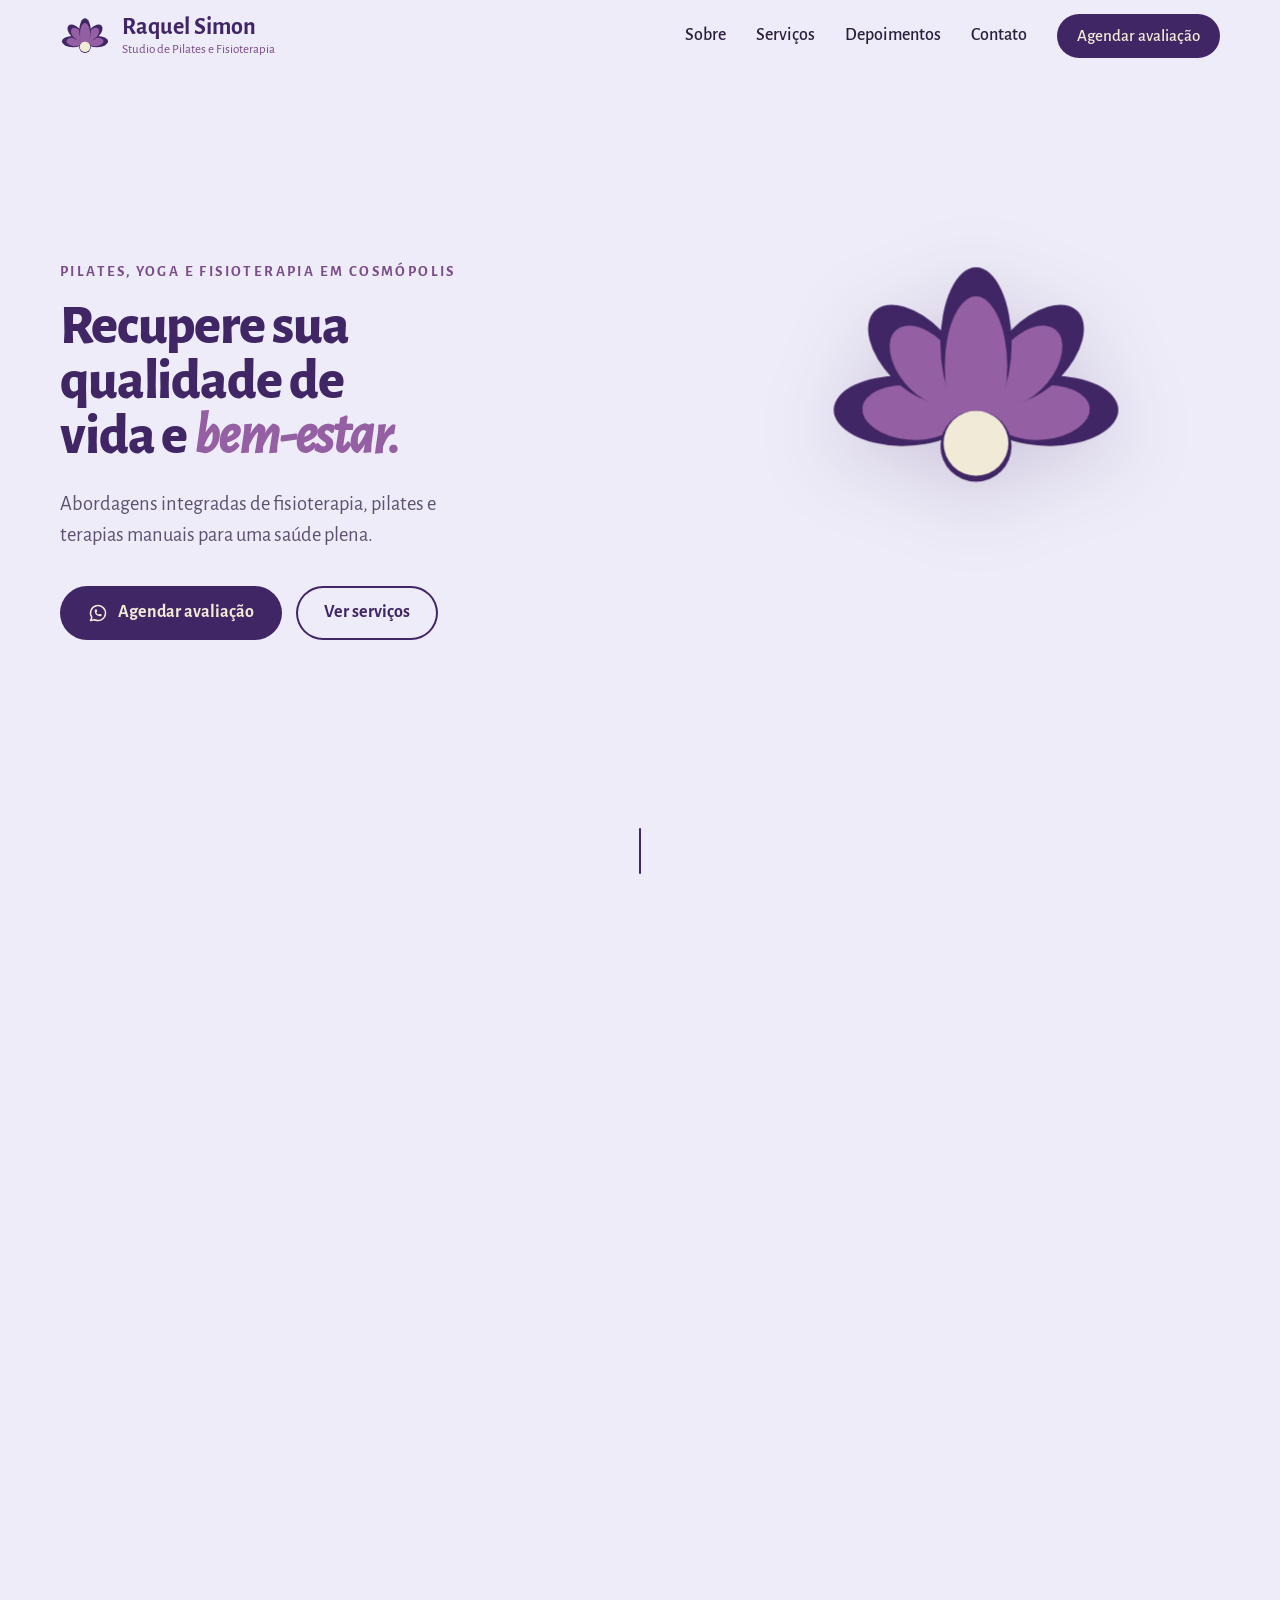
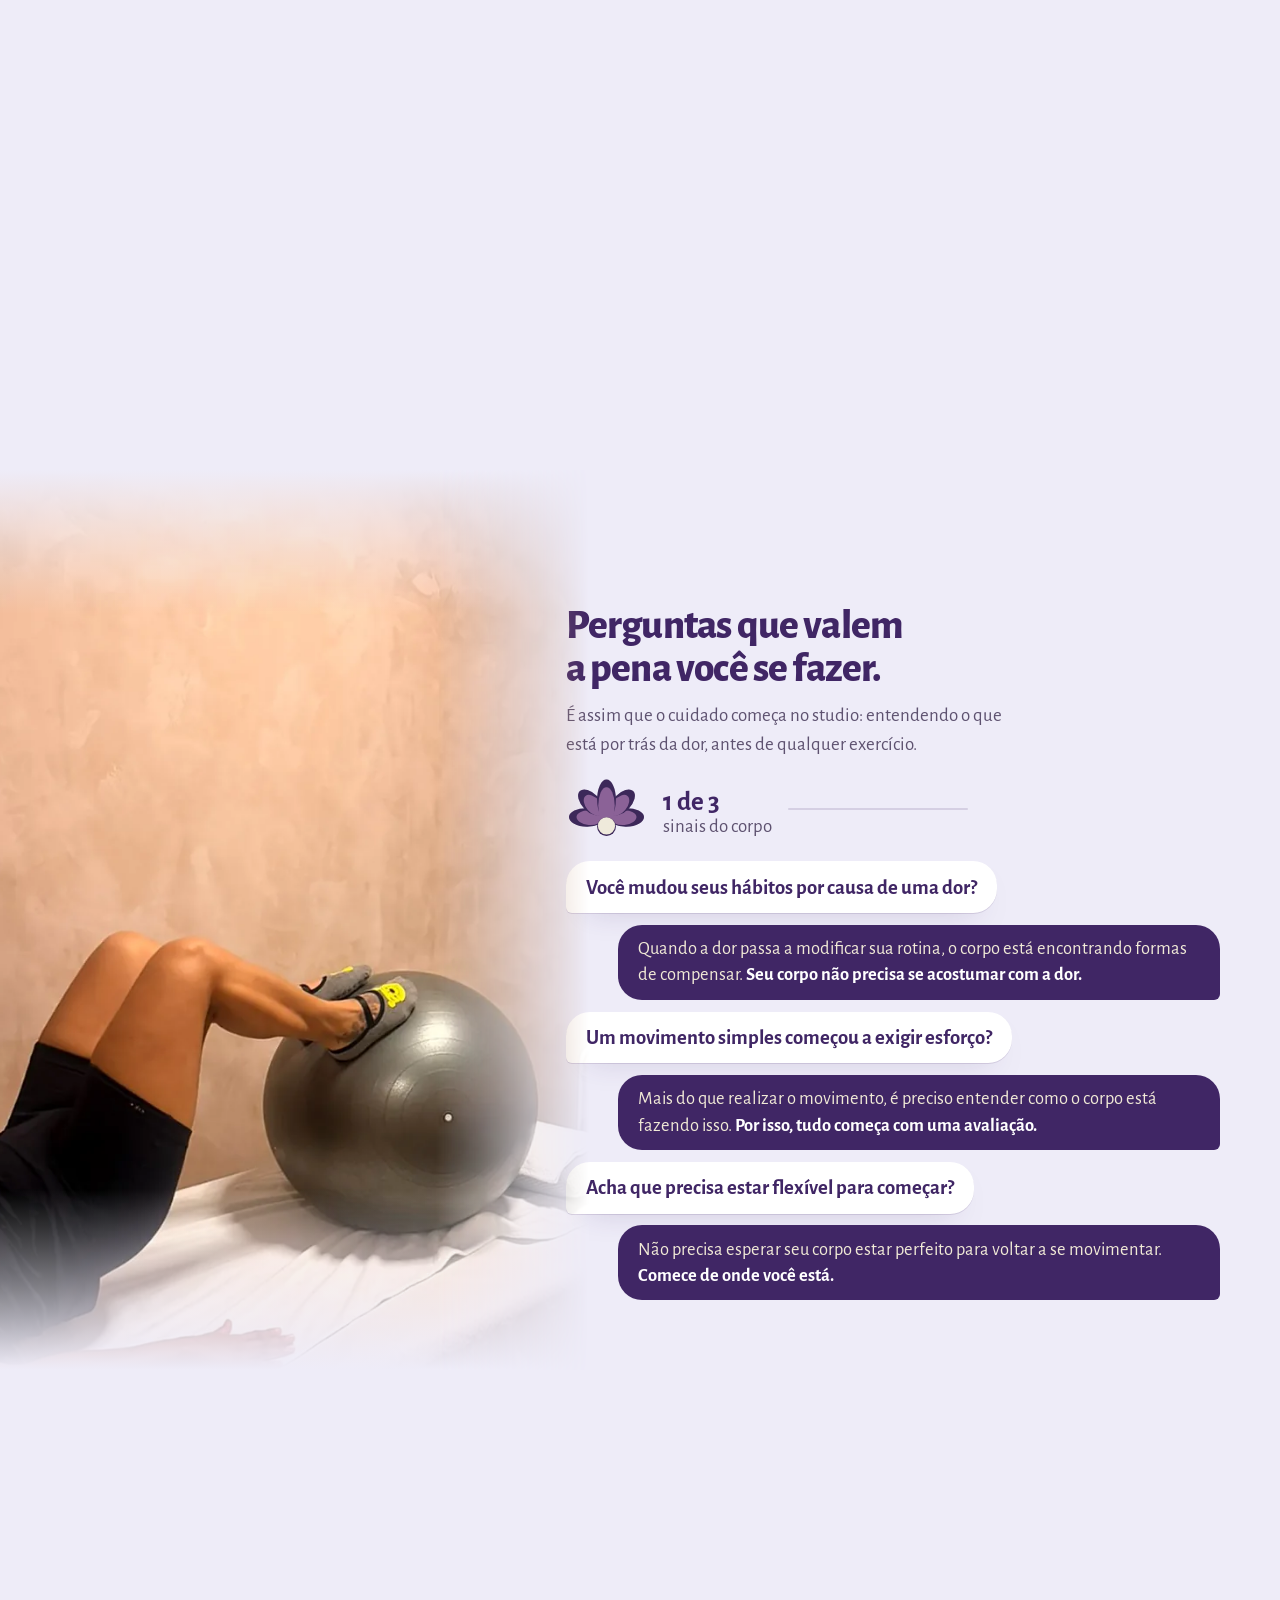
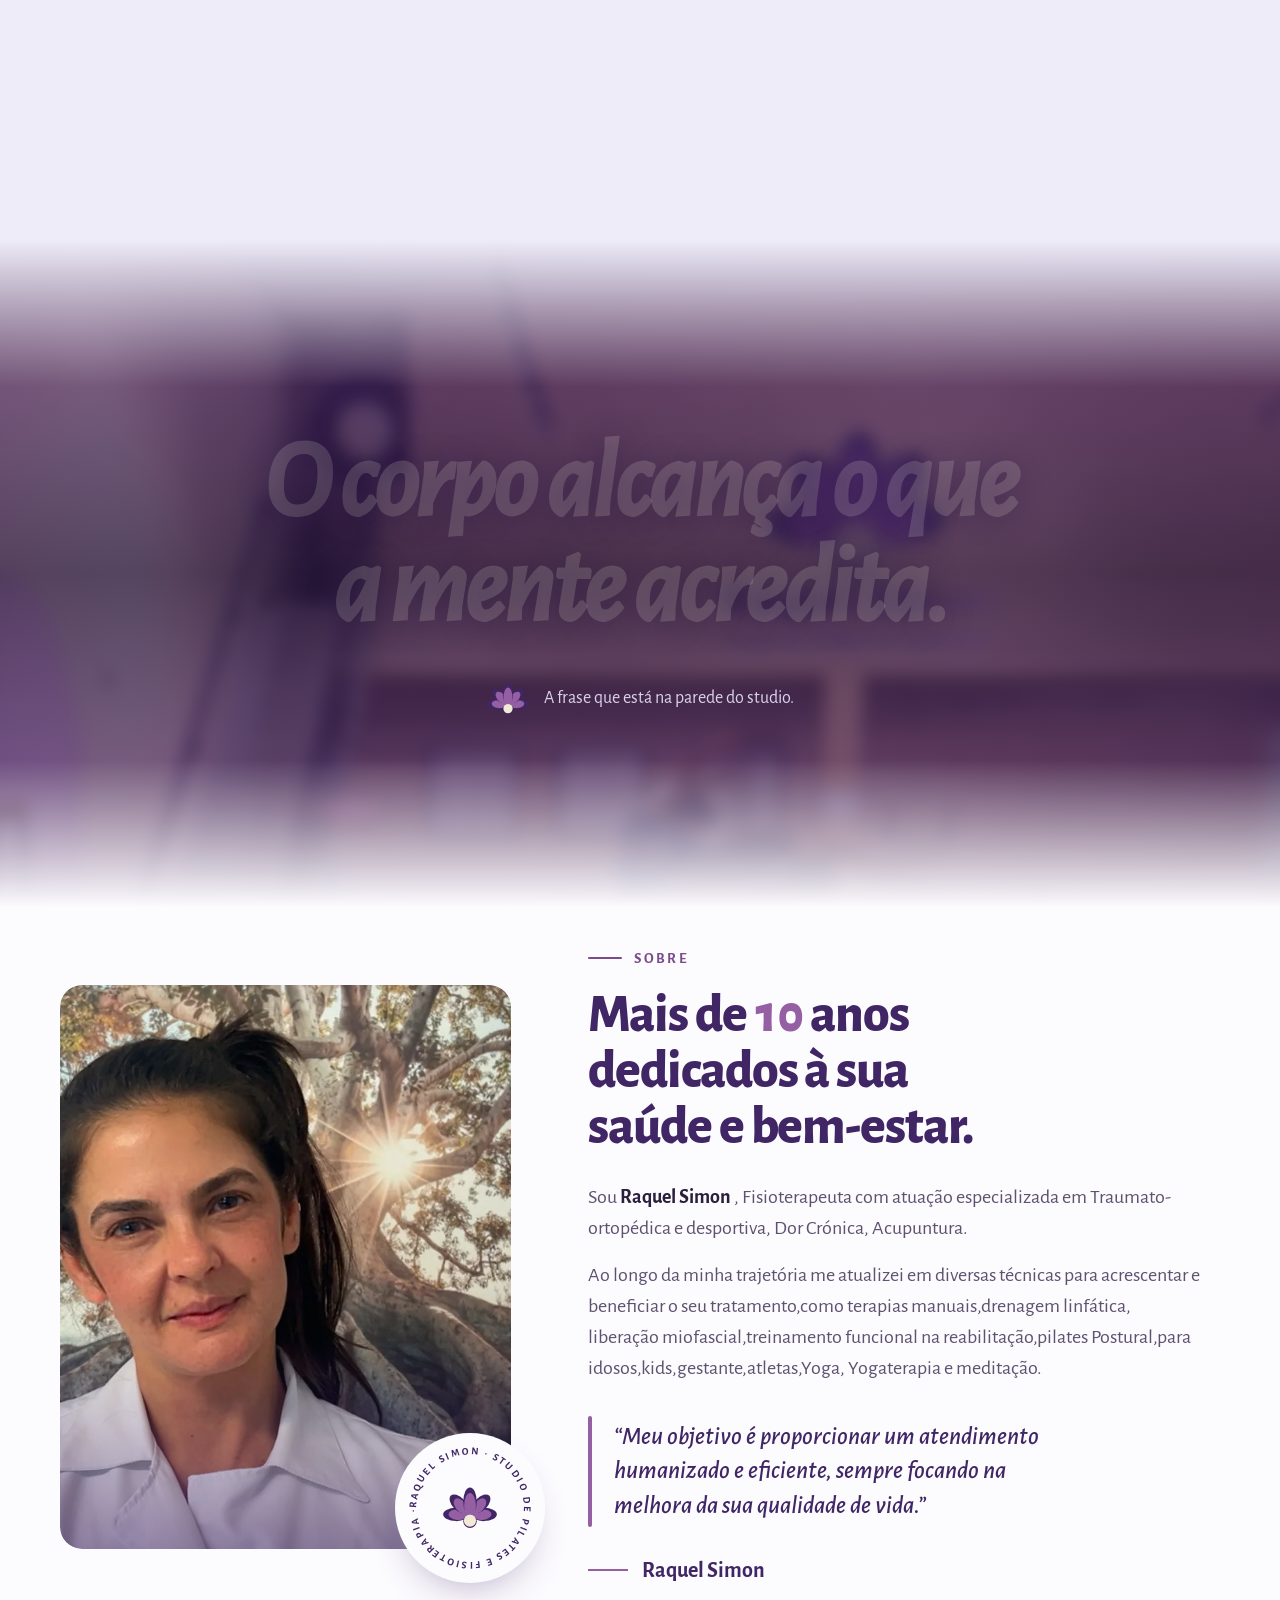
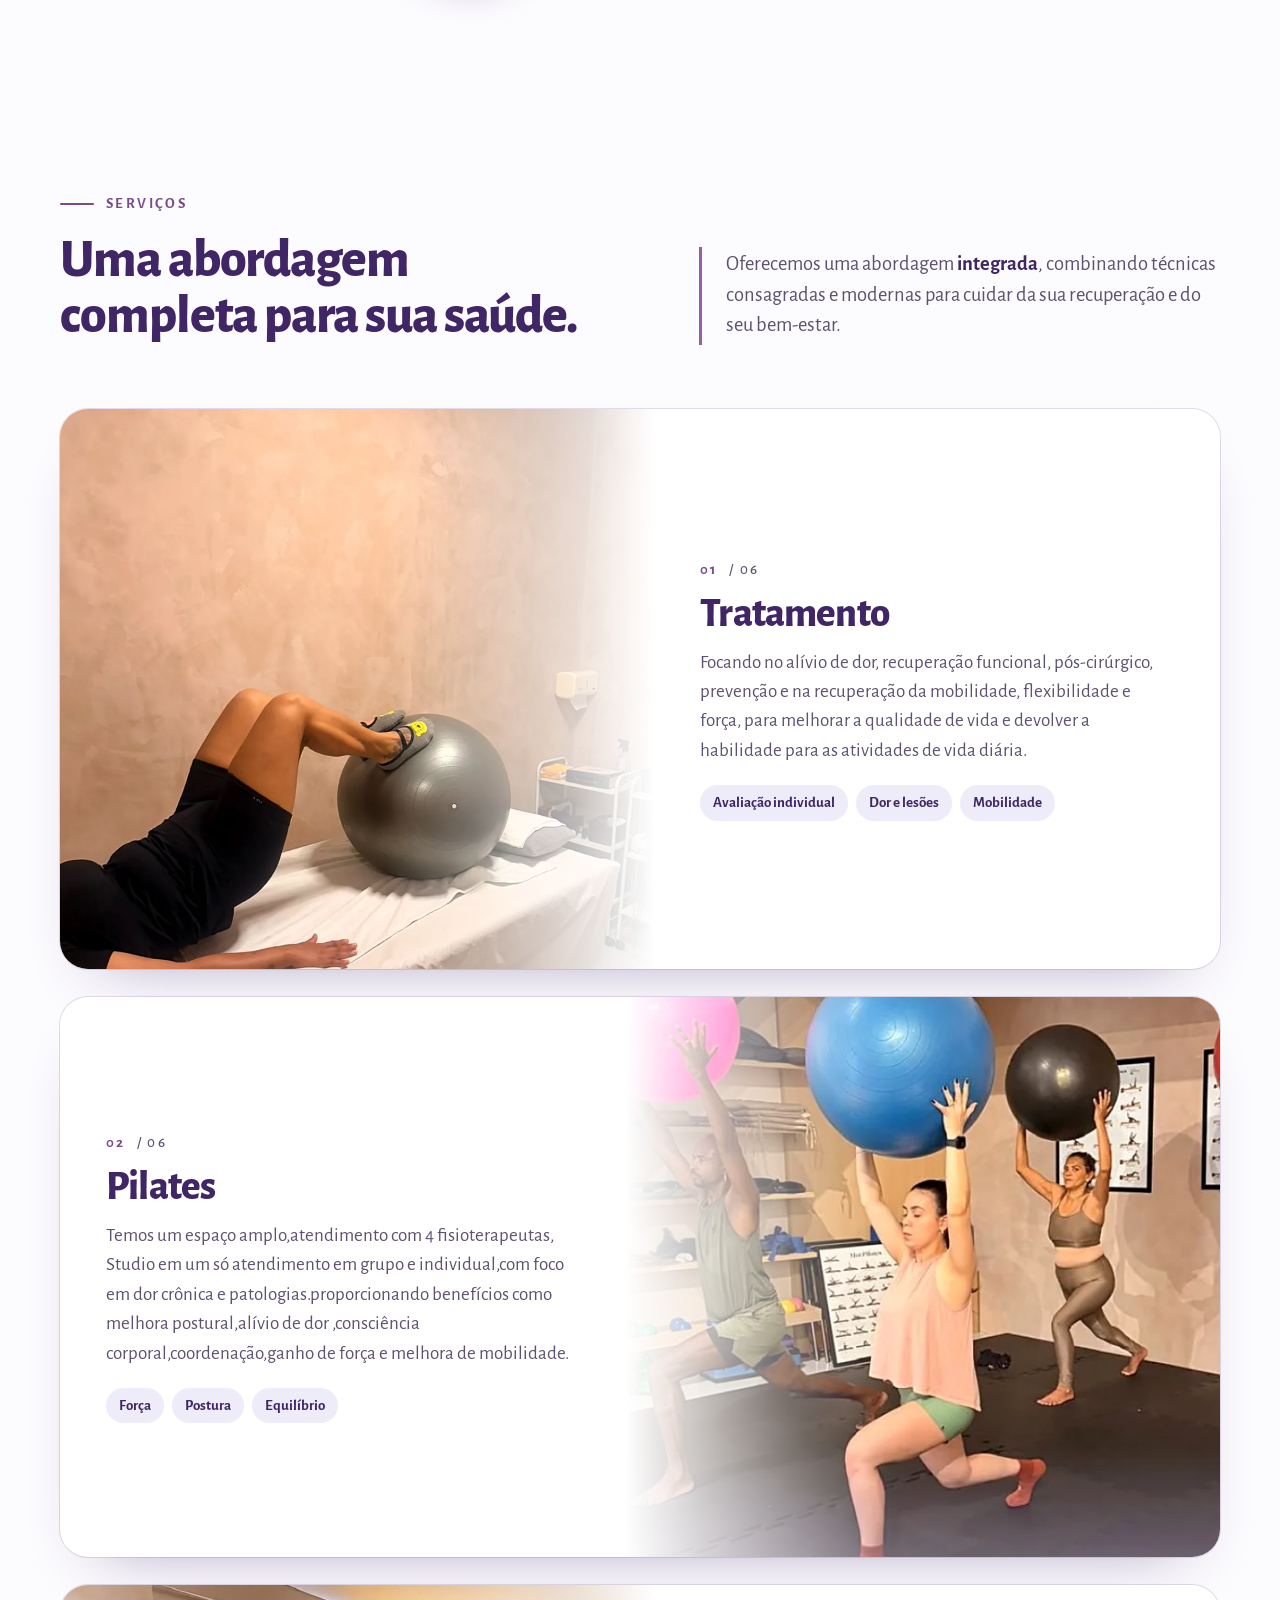
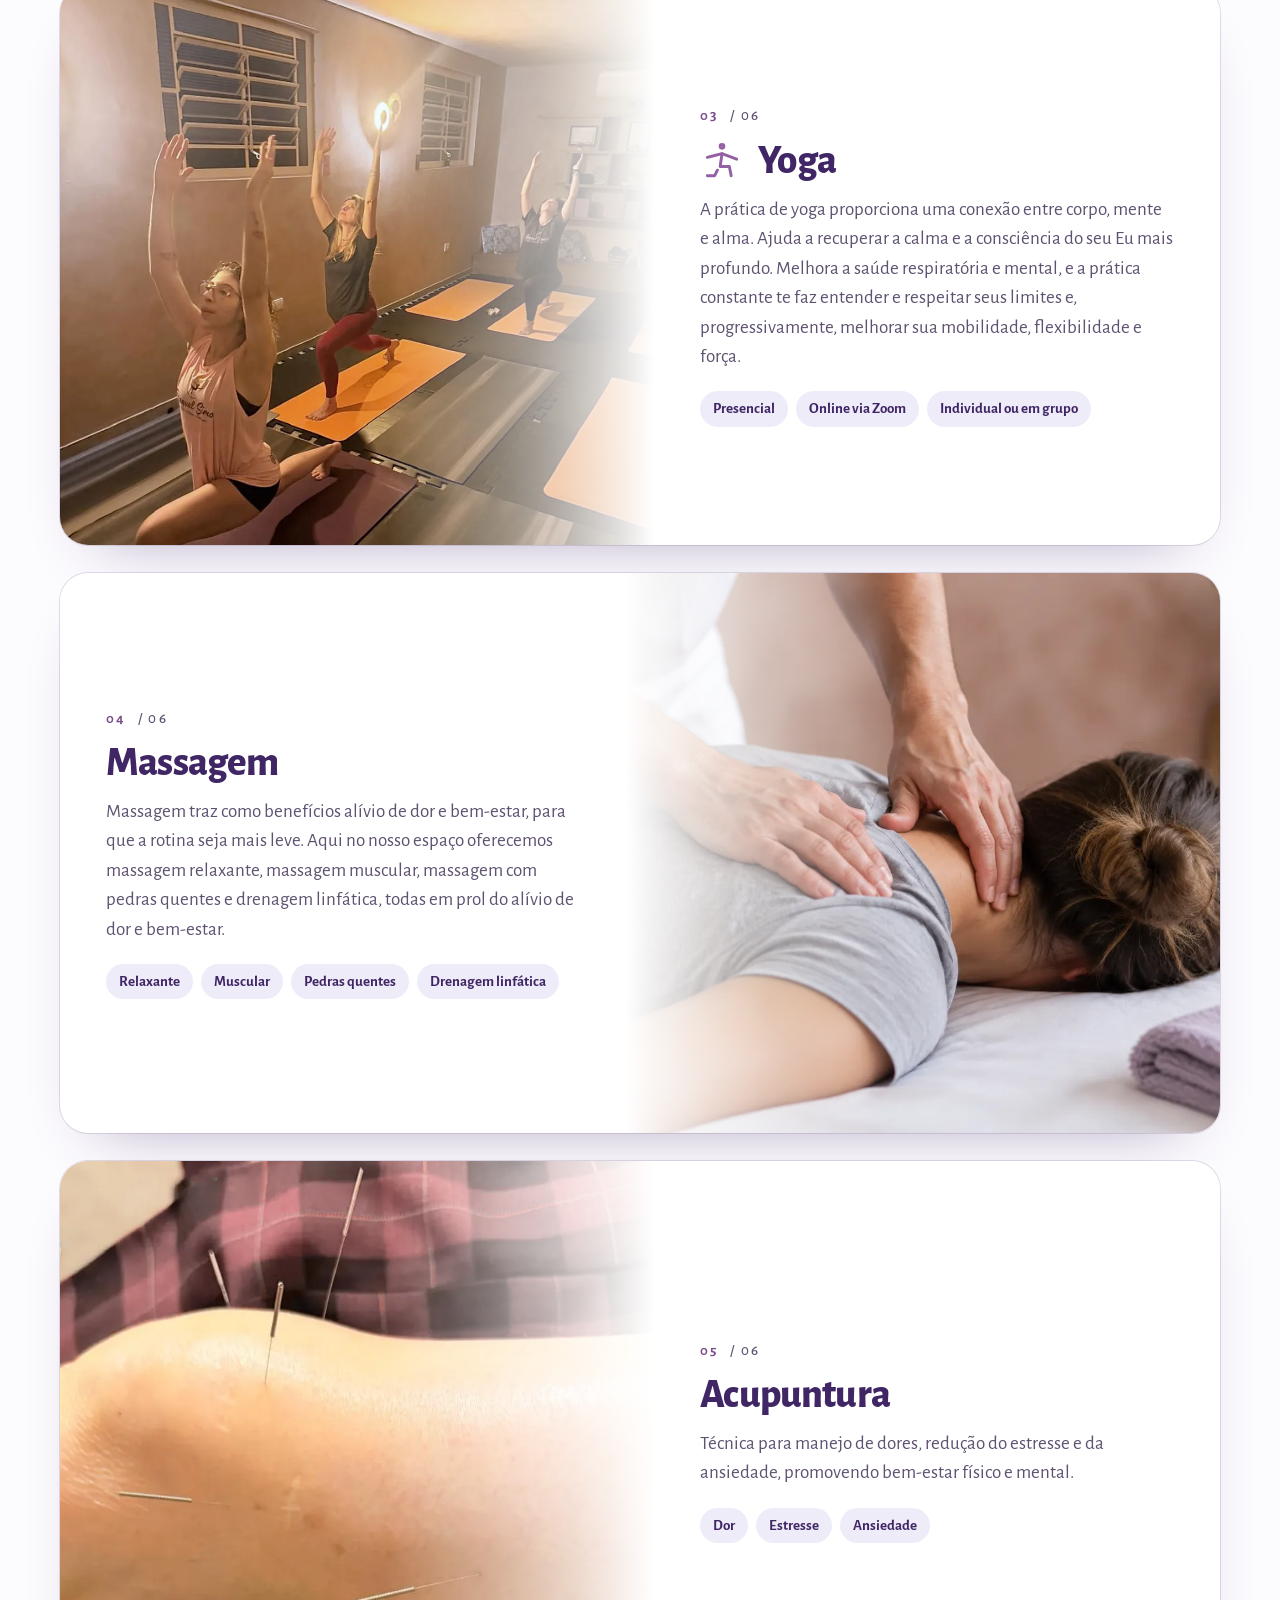
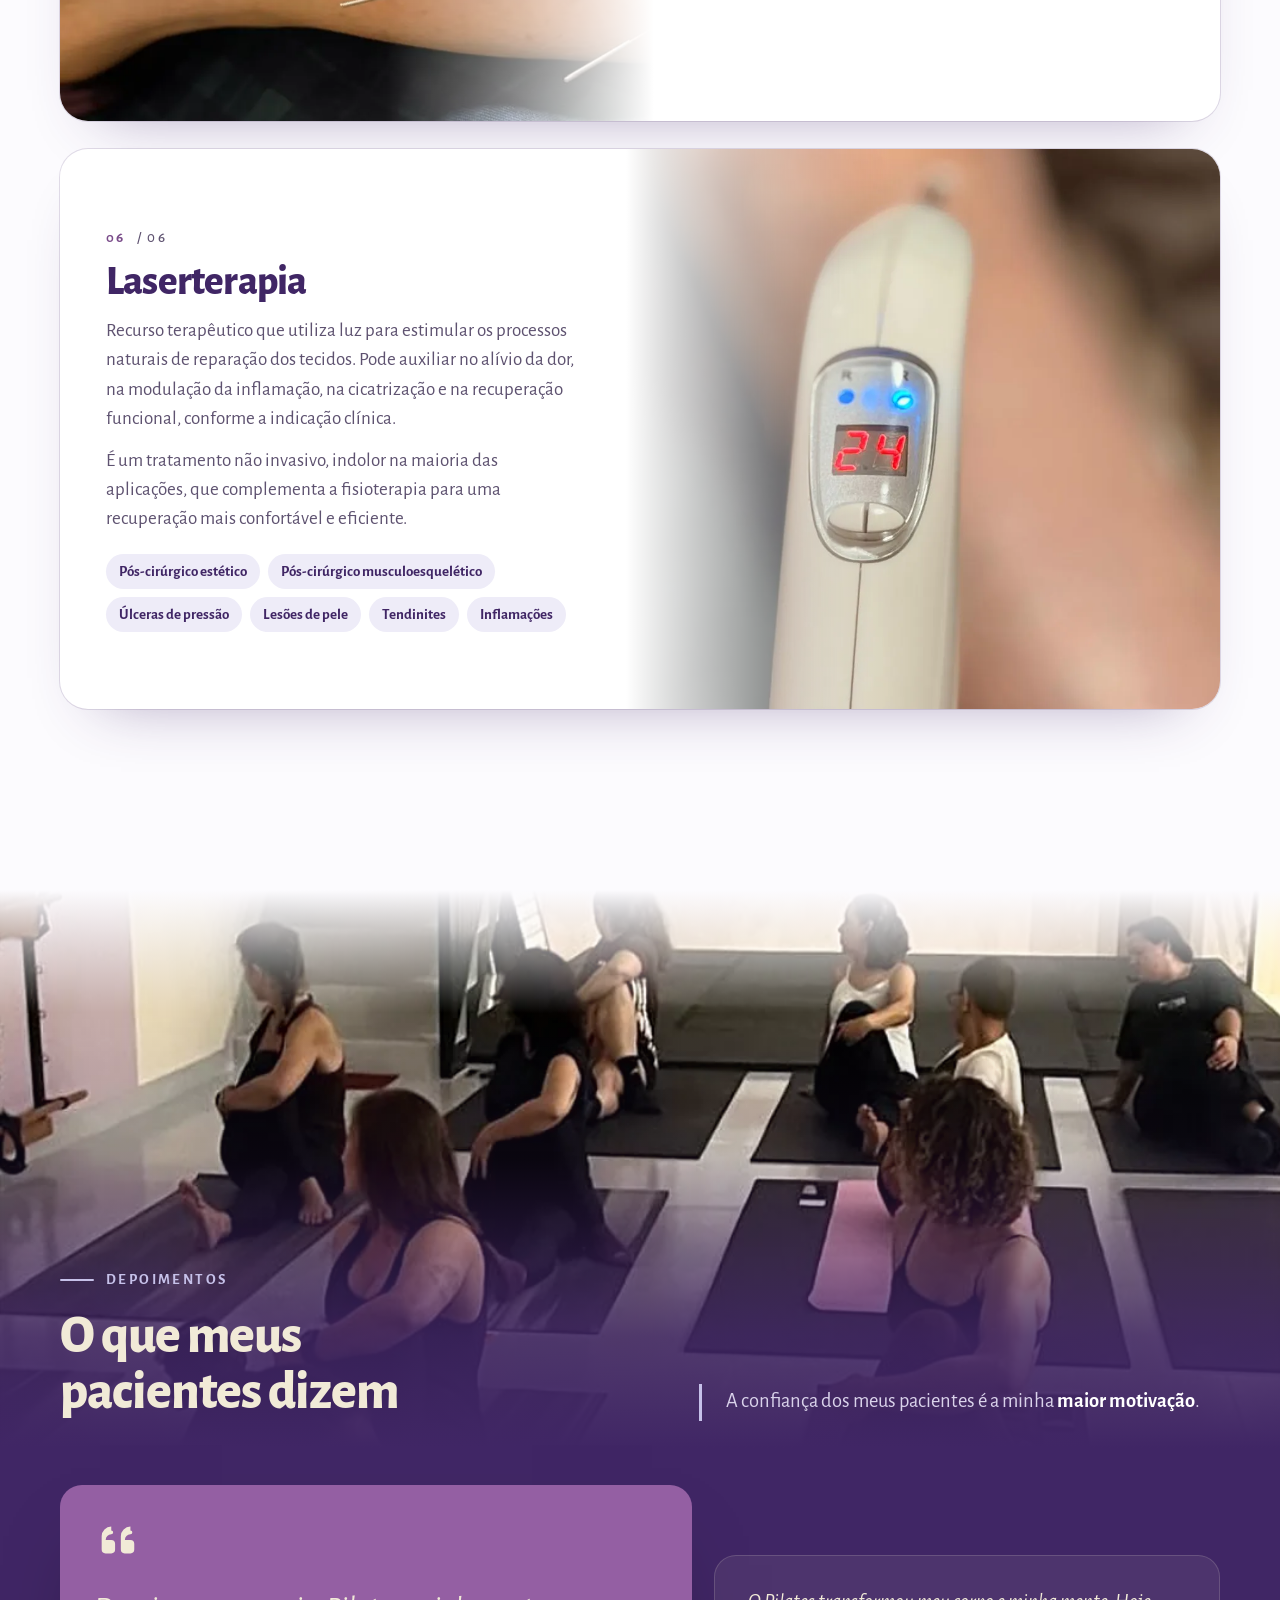
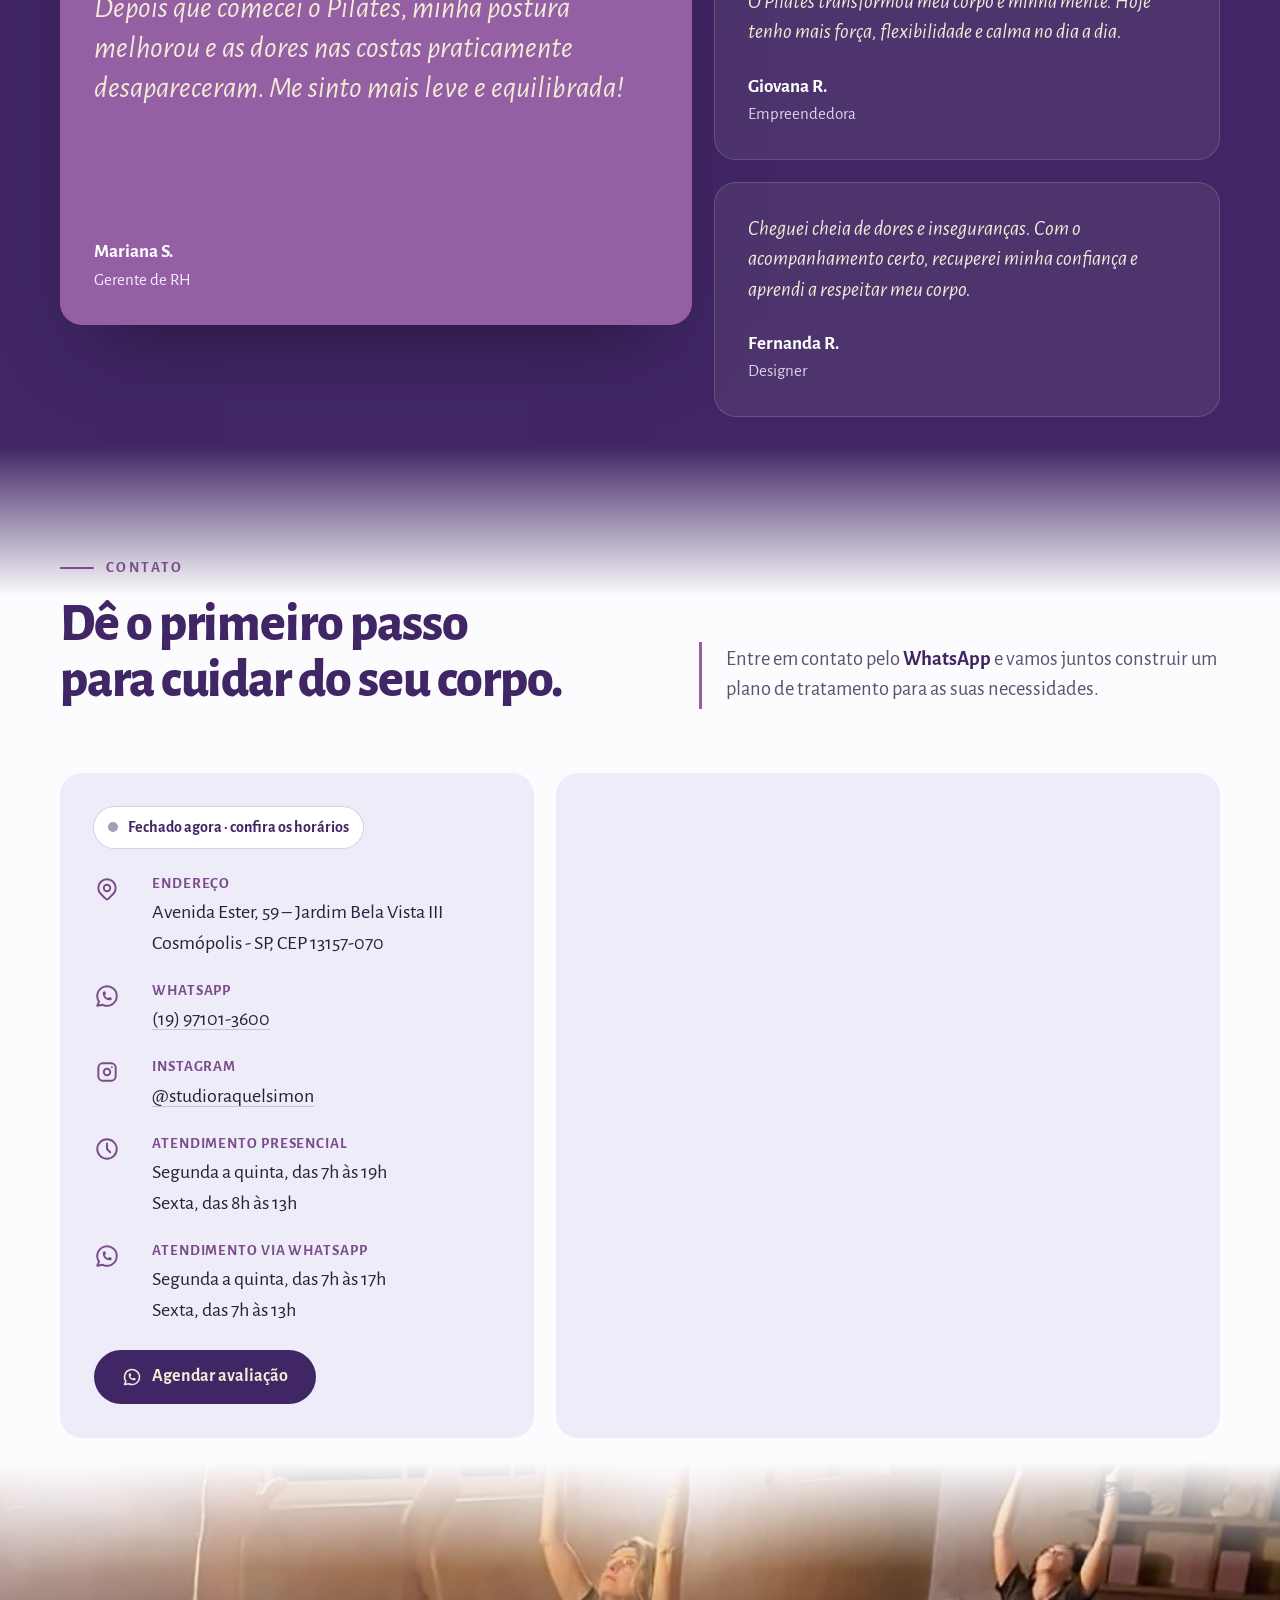
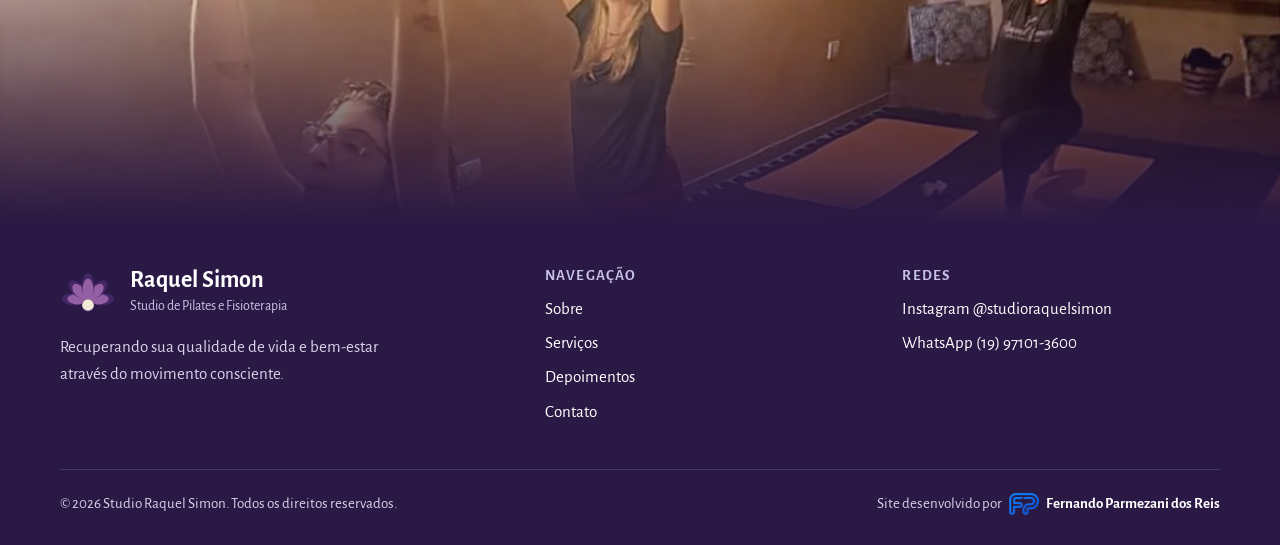
==== commit 4ed3c797: "Nova versão do site com animações ao rolar Hero com a lótus que desabrocha e abre a foto do studio, " ====
--- a/index.html
+++ b/index.html
@@ -2,7 +2,7 @@
 <html lang="pt-BR">
 <head>
 <meta charset="utf-8">
-<meta name="viewport" content="width=device-width, initial-scale=1">
+<meta name="viewport" content="width=device-width, initial-scale=1, viewport-fit=cover">
 <title>Studio Raquel Simon | Pilates, Yoga e Fisioterapia em Cosmópolis</title>
 <meta name="description" content="Studio de Pilates e Fisioterapia em Cosmópolis. Fisioterapia, Pilates, Yoga presencial e online, Acupuntura, Laserterapia e Massagem com a fisioterapeuta Raquel Simon. Agende sua avaliação pelo WhatsApp.">
 <meta property="og:title" content="Studio Raquel Simon | Pilates, Yoga e Fisioterapia">
@@ -12,7 +12,7 @@
 <link rel="icon" href="assets/lotus.svg" type="image/svg+xml">
 <link rel="preload" href="assets/fonts/alegreya-sans-800-latin.woff2" as="font" type="font/woff2" crossorigin>
 <link rel="preload" href="assets/fonts/alegreya-sans-400-latin.woff2" as="font" type="font/woff2" crossorigin>
-<link rel="preload" href="assets/img/hero-studio.webp" as="image" type="image/webp">
+<link rel="preload" href="assets/img/studio-wide.webp" as="image" type="image/webp">
 <script>document.documentElement.classList.add('js')</script>
 <style>
 @font-face{font-family:'Alegreya Sans';font-style:italic;font-weight:400;font-display:swap;src:url(assets/fonts/alegreya-sans-400i-latin-ext.woff2) format('woff2');unicode-range:U+0100-02BA, U+02BD-02C5, U+02C7-02CC, U+02CE-02D7, U+02DD-02FF, U+0304, U+0308, U+0329, U+1D00-1DBF, U+1E00-1E9F, U+1EF2-1EFF, U+2020, U+20A0-20AB, U+20AD-20C0, U+2113, U+2C60-2C7F, U+A720-A7FF;}
@@ -36,71 +36,65 @@
   --lilac:#C6C1E9;     /* fundo das artes do Instagram */
   --lilac-soft:#EEECF8;
   --paper:#FCFBFE;
+  --night:#2a1944;
   --ink:#2B1F3D;
   --muted:#5E5270;
   --line:rgba(64,38,101,.14);
   --ease-out:cubic-bezier(.23,1,.32,1);
   --ease-io:cubic-bezier(.77,0,.175,1);
-  --r:18px;
+  --r:22px;
   --header:72px;
-  --pad:clamp(56px,6vw,88px);
+  --pad:clamp(20px,5vw,40px);
+  --sec:clamp(96px,11vw,150px);
 }
 *,*::before,*::after{box-sizing:border-box}
-html{scroll-behavior:smooth;scroll-padding-top:calc(var(--header) + 8px);-webkit-text-size-adjust:100%}
-@media (prefers-reduced-motion:reduce){html{scroll-behavior:auto}}
-body{margin:0;background:var(--paper);color:var(--ink);font-family:'Alegreya Sans',system-ui,sans-serif;font-size:19px;line-height:1.55;-webkit-font-smoothing:antialiased;text-rendering:optimizeLegibility}
+html{scroll-padding-top:calc(var(--header) + 8px);-webkit-text-size-adjust:100%}
+body{margin:0;background:var(--paper);color:var(--ink);font-family:'Alegreya Sans',system-ui,sans-serif;font-size:19px;line-height:1.55;-webkit-font-smoothing:antialiased;text-rendering:optimizeLegibility;overflow-x:hidden}
 img{display:block;max-width:100%;height:auto}
 a{color:inherit}
-h1,h2,h3{margin:0;font-weight:800;line-height:1.08;letter-spacing:-.015em;color:var(--deep);text-wrap:balance}
-p{margin:0}
-.wrap{width:100%;max-width:1200px;margin-inline:auto;padding-inline:clamp(20px,5vw,40px)}
-.sr-only{position:absolute;width:1px;height:1px;overflow:hidden;clip:rect(0 0 0 0);white-space:nowrap}
+h1,h2,h3{margin:0;font-weight:800;line-height:1.04;letter-spacing:-.02em;color:var(--deep);text-wrap:balance}
+p,figure,blockquote{margin:0}
+.wrap{width:100%;max-width:1240px;margin-inline:auto;padding-inline:var(--pad)}
 :focus-visible{outline:3px solid var(--orchid);outline-offset:3px;border-radius:6px}
 
+/* rótulo de seção: traço que cresce + nome */
+.tag{display:flex;align-items:center;gap:12px;font-size:15px;font-weight:700;letter-spacing:.16em;text-transform:uppercase;color:var(--orchid-ink);margin-bottom:18px}
+.tag::before{content:"";width:34px;height:2px;border-radius:2px;background:currentColor;transform-origin:left;transition:transform 900ms var(--ease-out) 150ms}
+.js .tag.rv::before{transform:scaleX(0)}
+.js .tag.rv.in::before{transform:none}
+.on-dark .tag{color:var(--lilac)}
+
 /* ---------- botões ---------- */
-.btn{display:inline-flex;align-items:center;gap:10px;min-height:52px;padding:0 26px;border-radius:999px;background:var(--deep);color:var(--cream);font-weight:700;font-size:18px;text-decoration:none;white-space:nowrap;transition:transform 160ms var(--ease-out),background-color 200ms ease}
+.btn{display:inline-flex;align-items:center;gap:10px;min-height:54px;padding:0 28px;border-radius:999px;background:var(--deep);color:var(--cream);font-weight:700;font-size:18px;text-decoration:none;white-space:nowrap;transition:transform 200ms var(--ease-out),background-color 200ms ease,color 200ms ease,box-shadow 200ms ease}
 .btn svg{width:20px;height:20px;flex:none}
 .btn:active{transform:scale(.97)}
 .btn--ghost{background:transparent;color:var(--deep);box-shadow:inset 0 0 0 2px var(--deep)}
+.btn--cream{background:var(--cream);color:var(--deep)}
 @media (hover:hover) and (pointer:fine){
-  .btn:hover{background:#523380}
+  .btn:hover{background:#523380;transform:translateY(-2px)}
   .btn--ghost:hover{background:var(--lilac-soft)}
+  .btn--cream:hover{background:#fff}
 }
 
 /* ---------- header ---------- */
-.top-sentinel{position:absolute;top:0;height:8px;width:1px}
-.site-header{position:sticky;top:0;z-index:50;height:var(--header);background:var(--paper);transition:box-shadow 200ms ease}
-.site-header.is-scrolled{box-shadow:0 1px 0 var(--line),0 8px 24px -16px rgba(64,38,101,.35)}
+.site-header{position:fixed;inset:0 0 auto;z-index:50;height:var(--header);background:rgba(252,251,254,.0);transition:background-color 300ms ease,box-shadow 300ms ease,backdrop-filter 300ms ease}
+.site-header.solid{background:rgba(252,251,254,.88);backdrop-filter:blur(14px) saturate(1.2);-webkit-backdrop-filter:blur(14px) saturate(1.2);box-shadow:0 1px 0 var(--line)}
 .site-header .wrap{height:100%;display:flex;align-items:center;justify-content:space-between;gap:24px}
 .brand{display:flex;align-items:center;gap:12px;text-decoration:none}
-.brand img{width:52px;height:auto}
+.brand img{width:50px;height:auto}
 .brand b{display:block;font-size:24px;font-weight:700;color:var(--deep);line-height:1}
 .brand small{display:block;font-size:13px;color:var(--orchid-ink);line-height:1.2;margin-top:3px}
 .nav{display:flex;align-items:center;gap:30px}
-.nav a{font-weight:500;font-size:18px;text-decoration:none;color:var(--ink);padding:6px 0;background:linear-gradient(var(--orchid),var(--orchid)) 0 100%/0 2px no-repeat;transition:background-size 250ms var(--ease-out)}
+.nav a{font-weight:500;font-size:18px;text-decoration:none;color:var(--ink);padding:6px 0;background:linear-gradient(var(--orchid),var(--orchid)) 0 100%/0 2px no-repeat;transition:background-size 250ms var(--ease-out),color 300ms}
 @media (hover:hover) and (pointer:fine){.nav a:hover{background-size:100% 2px}}
 .nav .btn{min-height:44px;padding:0 20px;font-size:17px;color:var(--cream);background:var(--deep)}
 @media (hover:hover) and (pointer:fine){.nav .btn:hover{background:#523380}}
+/* sobre a foto escura do hero, o topo fica claro */
+.site-header.over-dark:not(.solid) .brand b,.site-header.over-dark:not(.solid) .nav a:not(.btn){color:var(--cream)}
+.site-header.over-dark:not(.solid) .brand small{color:var(--lilac)}
+.site-header.over-dark:not(.solid) .nav .btn{background:var(--cream);color:var(--deep)}
 @media (max-width:959px){.nav a:not(.btn){display:none}}
-@media (max-width:599px){.nav .btn{display:none}.brand small{font-size:13px}}
-
-/* ---------- hero ---------- */
-.hero{padding-block:clamp(28px,4vw,56px) var(--pad)}
-.hero .wrap{display:grid;grid-template-columns:minmax(0,1.12fr) minmax(0,1fr);gap:clamp(32px,5vw,72px);align-items:center}
-.hero-lotus{width:118px;margin-bottom:22px}
-.eyebrow{font-size:15px;font-weight:700;letter-spacing:.14em;text-transform:uppercase;color:var(--orchid-ink);margin-bottom:14px}
-.hero h1{font-size:clamp(42px,4.4vw,62px);line-height:1.04}
-.hero h1 em{font-style:italic;font-weight:800;color:var(--orchid)}
-.hero .lead{font-size:clamp(20px,1.6vw,23px);color:var(--muted);max-width:36ch;margin-top:22px}
-.hero .ctas{display:flex;flex-wrap:wrap;gap:14px;margin-top:32px}
-.hero-photo{position:relative;border-radius:var(--r);overflow:hidden;aspect-ratio:4/5;max-height:min(720px,calc(100svh - 140px));width:100%;justify-self:end;background:var(--lilac-soft)}
-.hero-photo picture{position:absolute;inset:0}
-.hero-photo img{width:100%;height:100%;object-fit:cover;object-position:50% 50%}
-@media (max-width:899px){
-  .hero .wrap{grid-template-columns:1fr}
-  .hero-lotus{width:84px;margin-bottom:16px}
-  .hero-photo{aspect-ratio:4/5;max-height:none;justify-self:stretch}
-}
+@media (max-width:599px){.nav .btn{display:none}}
 
 /* ---------- lótus (bloom) ---------- */
 .lotus svg{display:block;width:100%;height:auto;overflow:visible}
@@ -112,176 +106,262 @@
 .js .bloom .pb-r{transform:rotate(-70deg) scale(.7)}
 .js .bloom .pb-l{transform:rotate(70deg) scale(.7)}
 .js .bloom .core{transform:scale(.8)}
-.bloom .pt,.bloom .core{transition:transform 1100ms var(--ease-out),opacity 700ms ease}
+.bloom .pt,.bloom .core{transition:transform 1300ms var(--ease-out),opacity 800ms ease}
 .js .bloom.is-open .pt,.js .bloom.is-open .core,.js .bloom .open{opacity:1;transform:none}
 .bloom.is-open .pc{transition-delay:0ms}
-.bloom.is-open .pa{transition-delay:160ms}
-.bloom.is-open .pb{transition-delay:320ms}
-.bloom.is-open .core{transition-delay:560ms}
-
-/* ---------- revelação ao rolar ---------- */
-.js .rv{opacity:0;transform:translateY(26px);transition:opacity 700ms ease,transform 900ms var(--ease-out);transition-delay:calc(var(--i,0) * 70ms)}
+.bloom.is-open .pa{transition-delay:180ms}
+.bloom.is-open .pb{transition-delay:360ms}
+.bloom.is-open .core{transition-delay:620ms}
+
+/* ---------- revelação ---------- */
+.js .rv{opacity:0;transform:translateY(28px);transition:opacity 800ms ease,transform 1000ms var(--ease-out);transition-delay:calc(var(--i,0) * 80ms)}
 .js .rv.in{opacity:1;transform:none}
-.clip picture{display:block;width:100%;height:100%}
-.js .clip picture{clip-path:inset(0 0 100% 0);transition:clip-path 1300ms var(--ease-io)}
-.js .clip.in picture{clip-path:inset(0 0 0 0)}
-.js .hero .rv{transition-delay:calc(200ms + var(--i,0) * 80ms)}
-@supports (animation-timeline:view()){
-  @media (prefers-reduced-motion:no-preference){
-    .drift img{animation:drift linear both;animation-timeline:view();scale:1.08}
-    @keyframes drift{from{transform:translateY(-4%)}to{transform:translateY(4%)}}
-  }
-}
-
-/* ---------- história (perguntas) ---------- */
+
+/* =========================================================
+   HERO · a lótus desabrocha e o studio se abre de dentro dela
+   ========================================================= */
+.hero{position:relative;height:230vh;background:var(--lilac-soft)}
+.hero-stick{position:sticky;top:0;height:100vh;height:100svh;overflow:hidden}
+/* desktop: painel alto à direita com a foto inteira do studio, dissolvendo no lilás à esquerda e embaixo */
+.hero-photo{position:absolute;top:0;bottom:0;right:0;width:var(--pw,54vw);overflow:hidden;
+  -webkit-mask:linear-gradient(90deg,transparent 0,#000 24%),linear-gradient(180deg,#000 74%,transparent 100%);-webkit-mask-composite:source-in;
+  mask:linear-gradient(90deg,transparent 0,#000 24%) intersect,linear-gradient(180deg,#000 74%,transparent 100%);clip-path:circle(var(--rad,0px) at var(--cx,60%) var(--cy,50%));will-change:clip-path}
+.stage{position:absolute;transform-origin:var(--ox,62.7%) var(--oy,48.8%);transform:scale(var(--z,1));will-change:transform}
+.stage img{width:100%;height:100%;object-fit:cover}
+.hero-shade{position:absolute;inset:0;pointer-events:none;opacity:var(--shade,0);
+  background:linear-gradient(90deg,rgba(42,25,68,.92) 0%,rgba(42,25,68,.72) 34%,rgba(42,25,68,.18) 58%,rgba(42,25,68,0) 72%),linear-gradient(180deg,rgba(42,25,68,.55) 0,rgba(42,25,68,0) 22%)}
+.hero-lotus{position:absolute;left:0;top:0;width:var(--lw,300px);transform:translate(var(--lx,0),var(--ly,0));opacity:var(--lo,1);will-change:transform,opacity;filter:drop-shadow(0 18px 40px rgba(64,38,101,.18))}
+.hero-copy{position:absolute;inset:0;display:flex;align-items:center;pointer-events:none}
+.hero-copy .in{max-width:min(560px,calc(46vw - max(var(--pad),(100vw - 1240px) / 2 + var(--pad)) - 16px));pointer-events:auto}
+.hero .eyebrow{font-size:15px;font-weight:700;letter-spacing:.16em;text-transform:uppercase;color:var(--orchid-ink);margin-bottom:16px;transition:color 500ms}
+.hero h1{font-size:clamp(44px,4.4vw,74px);line-height:.98;transition:color 500ms}
+.hero h1 em{font-style:italic;font-weight:800;color:var(--orchid);transition:color 500ms}
+.hero .lead{font-size:clamp(20px,1.6vw,23px);color:var(--muted);max-width:36ch;margin-top:24px;transition:color 500ms}
+.hero .ctas{display:flex;flex-wrap:wrap;gap:14px;margin-top:34px}
+.hero .btn--ghost{transition:color 500ms,box-shadow 500ms,background-color 200ms}
+.hero.dark .eyebrow{color:var(--lilac)}
+.hero.dark h1{color:var(--cream)}
+.hero.dark h1 em{color:#D7B8E3}
+.hero.dark .lead{color:#E6DEF2}
+.hero.dark .btn:not(.btn--ghost){background:var(--cream);color:var(--deep)}
+.hero.dark .btn--ghost{color:var(--cream);box-shadow:inset 0 0 0 2px rgba(241,234,215,.7)}
+@media (hover:hover) and (pointer:fine){.hero.dark .btn--ghost:hover{background:rgba(241,234,215,.12)}}
+/* fim do hero: a foto se dissolve no lilás da próxima parte */
+.hero::after{content:none;position:absolute;left:0;right:0;bottom:0;height:30vh;z-index:3;pointer-events:none;background:linear-gradient(180deg,rgba(238,236,248,0) 0%,rgba(238,236,248,.55) 45%,var(--lilac-soft) 92%)}
+.scroll-hint{position:absolute;left:50%;bottom:26px;transform:translateX(-50%);width:2px;height:46px;border-radius:2px;background:rgba(64,38,101,.15);overflow:hidden;transition:opacity 400ms}
+.scroll-hint::after{content:"";position:absolute;inset:0;background:var(--deep);animation:drip 1.9s var(--ease-io) infinite}
+@keyframes drip{0%{transform:translateY(-100%)}60%,100%{transform:translateY(100%)}}
+@media (max-width:760px){
+  .hero{height:230vh}
+  .hero-copy{align-items:flex-end;padding-bottom:calc(34px + env(safe-area-inset-bottom))}
+  .hero-copy .in{max-width:none}
+  .hero h1{font-size:clamp(40px,11vw,52px)}
+  .hero .lead{font-size:19px;margin-top:16px}
+  .hero .ctas{margin-top:22px}
+  .hero .ctas .btn{flex:1 1 auto;justify-content:center}
+  .hero-shade{background:linear-gradient(0deg,rgba(42,25,68,.96) 0%,rgba(42,25,68,.9) 50%,rgba(42,25,68,.35) 64%,rgba(42,25,68,0) 76%),linear-gradient(180deg,rgba(42,25,68,.5) 0,rgba(42,25,68,0) 16%)}
+  .hero::after{content:""}
+  .hero-photo{width:100%;-webkit-mask:none;mask:none}
+  .scroll-hint{display:none}
+}
+
+/* =========================================================
+   CAMINHO · perguntas que valem a pena
+   ========================================================= */
 .story{background:var(--lilac-soft);position:relative}
-.step-mark{position:absolute;left:0;width:1px;pointer-events:none}
-.story-stage{padding-block:var(--pad)}
-.story-head{display:grid;grid-template-columns:minmax(0,1fr) auto;align-items:end;gap:32px;margin-bottom:28px}
-.story-head h2{font-size:clamp(32px,3.3vw,46px)}
-.story-head p{font-size:20px;color:var(--muted);margin-top:10px;max-width:62ch}
-.story-progress{display:flex;align-items:center;gap:16px}
-.story-progress .lotus{width:112px;position:relative}
+.story-stage{position:relative;padding-block:24px var(--sec)}
+.story-grid{display:grid;grid-template-columns:minmax(0,1fr) minmax(0,1fr);gap:clamp(28px,4vw,64px);align-items:center}
+.story-head h2{font-size:clamp(34px,3.6vw,52px);max-width:15ch}
+.story-head p{font-size:20px;color:var(--muted);margin-top:14px;max-width:46ch}
+.story-progress{display:flex;align-items:center;gap:16px;margin-top:26px}
+.story-progress .lotus{width:96px;position:relative}
 .story-progress .lotus .ghost{position:absolute;inset:0;opacity:.22;filter:saturate(0)}
 .story-progress .count{font-size:16px;color:var(--muted);line-height:1.3;white-space:nowrap}
 .story-progress .count b{display:block;font-size:30px;color:var(--deep);line-height:1}
-.story-grid{display:grid;grid-template-columns:minmax(0,.9fr) minmax(0,1.1fr);gap:clamp(28px,4vw,56px);align-items:stretch}
-.story-photos{position:relative;border-radius:var(--r);overflow:hidden;background:var(--lilac);min-height:420px}
-.story-photos img{position:absolute;inset:0;width:100%;height:100%;object-fit:cover;opacity:0;transform:scale(1.04);transition:opacity 700ms ease,transform 1400ms var(--ease-out)}
-.story-photos img.on{opacity:1;transform:none}
-.no-js-photo .story-photos img:first-child,html:not(.js) .story-photos img:first-child{opacity:1;transform:none}
-.thread{display:flex;flex-direction:column;gap:14px;justify-content:center}
-.bubble{max-width:90%;padding:13px 20px;border-radius:22px;font-size:19px;line-height:1.4}
-.bubble.q{align-self:flex-start;background:#fff;color:var(--deep);font-weight:700;font-size:21px;border-bottom-left-radius:6px;box-shadow:0 1px 0 var(--line)}
+.story-bar{flex:1;height:2px;background:var(--line);border-radius:2px;overflow:hidden;max-width:180px}
+.story-bar i{display:block;height:100%;background:var(--orchid);transform-origin:left;transform:scaleX(var(--sp,0))}
+.thread{display:flex;flex-direction:column;gap:14px;margin-top:28px}
+.bubble{max-width:92%;padding:14px 22px;border-radius:24px;font-size:19px;line-height:1.42;margin:0}
+.bubble.q{align-self:flex-start;background:#fff;color:var(--deep);font-weight:700;font-size:21px;border-bottom-left-radius:6px;box-shadow:0 1px 0 var(--line),0 14px 30px -22px rgba(64,38,101,.5)}
 .bubble.a{align-self:flex-end;background:var(--deep);color:var(--cream);border-bottom-right-radius:6px}
 .bubble.a strong{color:#fff}
-.bubble.final{align-self:stretch;max-width:none;display:flex;align-items:center;gap:16px;background:var(--cream);color:var(--deep);font-size:23px;font-weight:700;font-style:italic;border-radius:22px;padding:16px 22px}
-.bubble.final img{width:46px;flex:none}
-.bubble.final span small{display:block;font-size:15px;font-style:normal;font-weight:500;color:var(--muted)}
-.js .thread .bubble{opacity:0;transform:translateY(18px) scale(.98);transition:opacity 450ms ease,transform 600ms var(--ease-out)}
-.js .thread .bubble.a{transform:translateY(18px) scale(.98)}
+.js .thread .bubble{opacity:0;transform:translateY(18px) scale(.97);transition:opacity 450ms ease,transform 650ms var(--ease-out)}
+.js .thread .bubble.a{transform:translateX(18px) scale(.97)}
 .js .thread .bubble.show{opacity:1;transform:none}
-.story-mobile-photo{display:none}
-/* modo palco fixo: só em telas largas e altas o bastante */
+.story-photos{position:relative;height:100%;min-height:440px}
+.story-photos .frame{position:absolute;inset:0;border-radius:var(--r);overflow:hidden;background:var(--lilac)}
+.story-photos img{position:absolute;inset:0;width:100%;height:100%;object-fit:cover;opacity:0;transform:scale(calc(1.1 - var(--sp,0) * .08));transition:opacity 800ms ease}
+.story-photos img.on{opacity:1}
+.story-photos .num{position:absolute;right:22px;bottom:14px;font-size:clamp(90px,10vw,150px);font-weight:800;line-height:1;color:rgba(255,255,255,.9);letter-spacing:-.04em;mix-blend-mode:overlay}
+html:not(.js) .story-photos img:first-child{opacity:1}
+/* palco fixo: telas largas e altas */
 @media (min-width:960px) and (min-height:640px){
-  .story.pinned{height:320vh}
-  .story.pinned .story-stage{position:sticky;top:var(--header);height:calc(100vh - var(--header));display:flex;flex-direction:column;justify-content:center;padding-block:28px}
-}
-/* palco compacto: notebooks com pouca altura útil (ex.: 1366×768, 1920×1080 com zoom 125%) */
-@media (min-width:960px) and (min-height:640px) and (max-height:819px){
-  .story.pinned .story-stage{padding-block:14px}
-  .story.pinned .story-head{margin-bottom:14px}
-  .story.pinned .story-head h2{font-size:clamp(28px,2.5vw,36px)}
-  .story.pinned .story-head p{font-size:17px;margin-top:6px}
-  .story.pinned .story-progress .lotus{width:84px}
-  .story.pinned .story-progress .count b{font-size:24px}
-  .story.pinned .story-grid{flex:1;min-height:0}
-  .story.pinned .story-photos{min-height:0}
-  .story.pinned .thread{gap:8px}
-  .story.pinned .bubble{font-size:16px;padding:9px 16px;border-radius:18px}
-  .story.pinned .bubble.q{font-size:17px}
-  .story.pinned .bubble.final{font-size:18px;padding:11px 18px}
-  .story.pinned .bubble.final img{width:34px}
-  .story.pinned .bubble.final span small{font-size:13px}
-}
-@media (max-width:959px){
-  .story-head{grid-template-columns:1fr}
-  .story-progress{display:none}
+  .story.pinned{height:330vh}
+  .story.pinned .story-stage{position:sticky;top:0;height:100vh;height:100svh;padding:calc(var(--header) + 20px) 0 28px;display:flex;align-items:center}
+  .story.pinned .story-stage>.wrap{width:100%}
+  /* foto sangrando até a borda direita, com degradê para o lilás */
+  .story.pinned .story-photos{position:absolute;top:0;bottom:0;left:0;width:50vw;min-height:0;height:auto}
+  .story.pinned .story-photos .frame{border-radius:0;-webkit-mask:linear-gradient(270deg,transparent 0,#000 26%);mask:linear-gradient(270deg,transparent 0,#000 26%)}
+  .story.pinned .story-photos .frame::after{content:"";position:absolute;inset:0;background:linear-gradient(180deg,var(--lilac-soft) 0,rgba(238,236,248,0) 16%,rgba(238,236,248,0) 80%,var(--lilac-soft) 100%)}
+  .story.pinned .story-grid{grid-template-columns:minmax(0,.82fr) minmax(0,1.18fr)}
+  .story.pinned .story-col{grid-column:2}
+  .story.pinned .story-photos{width:46vw}
+  /* tudo escala com a altura da tela para caber no palco fixo */
+  .story.pinned .story-head h2{font-size:clamp(30px,4.6vh,50px);max-width:22ch}
+  .story.pinned .story-head p{font-size:clamp(16px,2.1vh,20px);margin-top:1.2vh}
+  .story.pinned .story-progress{margin-top:2vh}
+  .story.pinned .story-progress .lotus{width:clamp(64px,9vh,96px)}
+  .story.pinned .story-progress .count b{font-size:clamp(22px,3vh,30px)}
+  .story.pinned .thread{gap:1.3vh;margin-top:2.4vh}
+  .story.pinned .bubble{font-size:clamp(15.5px,2.05vh,19px);padding:1.25vh 20px}
+  .story.pinned .bubble.q{font-size:clamp(17px,2.3vh,21px)}
+}
+@media (max-width:959px),(max-height:639px){
   .story-grid{grid-template-columns:1fr}
-  .story-photos{display:none}
-  .story-mobile-photo{display:block;border-radius:var(--r);overflow:hidden;margin-bottom:8px;aspect-ratio:4/3}
-  .story-mobile-photo img{width:100%;height:100%;object-fit:cover}
-  .bubble{max-width:94%;font-size:18px}
+  .story-photos{order:-1;min-height:0;aspect-ratio:4/3.2;margin-inline:calc(var(--pad) * -1)}
+  .story-photos .frame{border-radius:0;-webkit-mask:linear-gradient(180deg,transparent 0,#000 22%,#000 62%,transparent);mask:linear-gradient(180deg,transparent 0,#000 22%,#000 62%,transparent)}
+  .story-photos .num{display:none}
+  .story-stage{padding-top:0}
+  .bubble{max-width:95%;font-size:18px}
   .bubble.q{font-size:19px}
-  .bubble.final{font-size:20px}
-}
-
-/* ---------- sobre ---------- */
-.about{padding-block:var(--pad)}
-.about .wrap{display:grid;grid-template-columns:minmax(0,5fr) minmax(0,7fr);gap:clamp(32px,5vw,72px);align-items:stretch}
-.about-photo{border-radius:var(--r);overflow:hidden;min-height:520px;position:relative;background:var(--lilac-soft)}
-.about-photo picture{position:absolute;inset:0}
-.about-photo img{position:absolute;inset:0;width:100%;height:100%;object-fit:cover;object-position:50% 22%}
-.about-text{display:flex;flex-direction:column;justify-content:center;padding-block:8px}
-.about-text h2{font-size:clamp(36px,3.8vw,54px);max-width:16ch}
+}
+
+/* =========================================================
+   FRASE DA PAREDE · palavras acendem com o scroll
+   ========================================================= */
+/* a parede de verdade ao fundo: a frase está escrita nela, à direita do logo */
+.wall{position:relative;color:var(--cream);background:var(--deep);padding:clamp(170px,15vw,210px) 0;overflow:hidden;isolation:isolate}
+.wall-bg{position:absolute;inset:0;z-index:-1}
+.wall-bg img{width:100%;height:100%;object-fit:cover;object-position:60% 60%;filter:blur(7px) saturate(1.1);transform:scale(var(--wz,1.2))}
+.wall-bg::after{content:"";position:absolute;inset:0;background:linear-gradient(180deg,var(--lilac-soft) 0,rgba(64,38,101,.72) 22%,rgba(42,25,68,.8) 50%,rgba(64,38,101,.72) 78%,var(--paper) 100%)}
+.wall-q{position:relative;text-shadow:0 2px 30px rgba(42,25,68,.45);font-size:clamp(46px,8.4vw,124px);line-height:.98;font-weight:800;font-style:italic;letter-spacing:-.03em;text-align:center;max-width:14ch;margin-inline:auto}
+.wall-q span{color:rgba(241,234,215,.16);transition:color 380ms ease}
+.wall-q span.lit{color:var(--cream)}
+.wall-cap{position:relative;display:flex;align-items:center;justify-content:center;gap:14px;margin-top:40px;font-size:18px;color:#D9D2EA}
+.wall-cap img{width:44px}
+
+/* =========================================================
+   SOBRE
+   ========================================================= */
+.about{padding-block:40px var(--sec)}
+.about .wrap{display:grid;grid-template-columns:minmax(0,5fr) minmax(0,7fr);gap:clamp(36px,6vw,96px);align-items:center}
+.about-photo{position:relative}
+.about-photo .frame{position:relative;border-radius:var(--r);overflow:hidden;aspect-ratio:4/5;background:var(--lilac-soft)}
+.about-photo .frame img{position:absolute;inset:-8% 0;width:100%;height:116%;object-fit:cover;object-position:50% 22%;transform:translateY(var(--py,0))}
+.about-photo .frame::after{content:"";position:absolute;inset:auto 0 0;height:38%;background:linear-gradient(180deg,rgba(64,38,101,0),rgba(64,38,101,.55))}
+.js .about-photo .frame{clip-path:inset(12% 12% 12% 12% round var(--r));transition:clip-path 1400ms var(--ease-io)}
+.js .about-photo.in .frame{clip-path:inset(0 0 0 0 round var(--r))}
+.seal{position:absolute;right:-34px;bottom:-34px;width:150px;height:150px;border-radius:50%;background:var(--paper);box-shadow:0 18px 40px -20px rgba(64,38,101,.45);display:grid;place-items:center}
+.seal svg.ring{position:absolute;inset:8px;width:calc(100% - 16px);height:calc(100% - 16px);animation:spin 26s linear infinite}
+.seal img{width:58px}
+@keyframes spin{to{transform:rotate(360deg)}}
+.about-text h2{font-size:clamp(38px,4.2vw,62px);max-width:15ch}
+.about-text h2 .n{color:var(--orchid);font-variant-numeric:tabular-nums}
 .about-text .body{margin-top:26px;display:grid;gap:16px;font-size:20px;color:var(--muted);max-width:56ch}
 .about-text .body strong{color:var(--ink)}
-.quote{position:relative;margin:30px 0 0;padding:4px 0 4px 26px;font-size:clamp(22px,2vw,27px);line-height:1.35;font-style:italic;font-weight:500;color:var(--deep);max-width:34ch}
-.quote::before{content:"";position:absolute;left:0;top:0;bottom:0;width:4px;border-radius:4px;background:var(--orchid);transform-origin:top}
-.js .quote::before{transform:scaleY(0);transition:transform 900ms var(--ease-out) 300ms}
-.js .quote.in::before{transform:none}
-.sign{margin-top:28px;display:flex;align-items:center;gap:14px;flex-wrap:wrap}
+.quote{position:relative;margin:32px 0 0;padding:4px 0 4px 26px;font-size:clamp(22px,2vw,28px);line-height:1.35;font-style:italic;font-weight:500;color:var(--deep);max-width:34ch}
+.quote::before{content:"";position:absolute;left:0;top:0;bottom:0;width:4px;border-radius:4px;background:var(--orchid);transform-origin:top;transition:transform 1000ms var(--ease-out) 300ms}
+.js .quote.rv::before{transform:scaleY(0)}
+.js .quote.rv.in::before{transform:none}
+.sign{margin-top:26px;display:flex;align-items:center;gap:14px}
 .sign b{font-size:22px;color:var(--deep)}
-.sign span{font-size:17px;color:var(--muted)}
-.pendente{display:inline-block;font-size:14px;font-weight:700;letter-spacing:.02em;color:#8a3b12;background:#FFF1D6;border:1.5px dashed #c77d2e;border-radius:8px;padding:3px 10px;line-height:1.3}
+.sign::before{content:"";width:40px;height:2px;background:var(--orchid)}
 @media (max-width:899px){
   .about .wrap{grid-template-columns:1fr}
-  .about-photo{min-height:0;aspect-ratio:4/5}
-}
-
-/* ---------- serviços ---------- */
-.services{padding-block:28px var(--pad)}
-.sec-head{display:grid;grid-template-columns:minmax(0,1.05fr) minmax(0,.95fr);gap:clamp(28px,5vw,72px);align-items:end;margin-bottom:44px}
-.sec-head h2{font-size:clamp(36px,3.8vw,54px)}
+  .seal{right:12px;bottom:-30px;width:120px;height:120px}
+  .seal img{width:46px}
+}
+
+/* =========================================================
+   SERVIÇOS · cartões que se empilham
+   ========================================================= */
+.services{padding-block:clamp(40px,5vw,70px) var(--sec)}
+.sec-head{display:grid;grid-template-columns:minmax(0,1.05fr) minmax(0,.95fr);gap:clamp(28px,5vw,72px);align-items:end;margin-bottom:clamp(40px,5vw,64px)}
+.sec-head h2{font-size:clamp(38px,4.2vw,62px)}
 .sec-head .aside{font-size:clamp(20px,1.6vw,23px);line-height:1.5;color:var(--muted);border-left:3px solid var(--orchid);padding:2px 0 4px 24px}
 .sec-head .aside strong{color:var(--deep);font-weight:700}
+@media (max-width:899px){.sec-head{grid-template-columns:1fr;gap:18px}}
+.stack{display:grid;gap:28px}
+.card{position:relative;display:grid;grid-template-columns:minmax(0,1.05fr) minmax(0,1fr);border-radius:28px;background:#fff;box-shadow:0 0 0 1px var(--line),0 30px 60px -40px rgba(64,38,101,.45);overflow:hidden;transform-origin:50% 0;transform:scale(var(--sc,1))}
+.card::after{content:"";position:absolute;inset:0;background:var(--night);opacity:var(--dim,0);pointer-events:none;border-radius:inherit}
+.card .ph{position:relative;min-height:440px;overflow:hidden;background:var(--lilac-soft)}
+.card .ph picture{position:absolute;inset:0}
+.card .ph img{width:100%;height:100%;object-fit:cover;transform:scale(1.06);transition:transform 1400ms var(--ease-out)}
+.card.in .ph img{transform:none}
+/* degradê: a foto se dissolve no branco do cartão */
+.card .ph::after{content:"";position:absolute;inset:0;background:linear-gradient(90deg,rgba(255,255,255,0) 55%,#fff 100%)}
+.card.flip{grid-template-columns:minmax(0,1fr) minmax(0,1.05fr)}
+.card.flip .ph{order:2}
+.card.flip .ph::after{background:linear-gradient(270deg,rgba(255,255,255,0) 55%,#fff 100%)}
+.card .tx{position:relative;padding:clamp(30px,3.6vw,52px);display:flex;flex-direction:column;justify-content:center;gap:12px}
+.card .idx{display:flex;align-items:center;gap:12px;font-size:15px;font-weight:700;letter-spacing:.14em;color:var(--orchid-ink)}
+.card .idx i{font-style:normal;color:var(--muted);font-weight:500}
+.card h3{font-size:clamp(34px,3.2vw,46px);display:flex;align-items:center;gap:14px}
+.card p{font-size:19px;color:var(--muted)}
+.card .tags{display:flex;flex-wrap:wrap;gap:8px;margin-top:8px}
+.card .tags span{font-size:15px;font-weight:700;color:var(--deep);background:var(--lilac-soft);border-radius:999px;padding:6px 13px}
+.js .card .tags span{opacity:0;transform:translateY(8px);transition:opacity 500ms ease,transform 600ms var(--ease-out);transition-delay:calc(400ms + var(--t,0) * 70ms)}
+.js .card.in .tags span{opacity:1;transform:none}
+.ico{width:44px;height:44px;flex:none;color:var(--orchid)}
+.ico path{stroke-dasharray:1;stroke-dashoffset:0}
+.js .ico path{stroke-dashoffset:1;transition:stroke-dashoffset 1400ms var(--ease-out) 350ms}
+.js .in .ico path{stroke-dashoffset:0}
+@media (min-width:960px) and (min-height:700px){
+  .stack.stacking .card{position:sticky;top:calc(var(--header) + 22px + var(--k) * 14px);min-height:min(560px,calc(100vh - var(--header) - 120px))}
+  .stack.stacking{padding-bottom:40px}
+}
+@media (max-width:959px){
+  .card,.card.flip{grid-template-columns:1fr}
+  .card.flip .ph{order:0}
+  .card .ph{min-height:0;aspect-ratio:4/3}
+  .card .ph::after,.card.flip .ph::after{background:linear-gradient(180deg,rgba(255,255,255,0) 55%,#fff 100%)}
+  .card .tx{padding:4px 24px 30px}
+}
+
+/* =========================================================
+   DEPOIMENTOS · a foto da aula se dissolve no roxo
+   ========================================================= */
+.voices{position:relative;background:var(--deep);color:var(--cream);padding-bottom:clamp(150px,14vw,200px)}
+.voices::after{content:"";position:absolute;left:0;right:0;bottom:0;height:150px;background:linear-gradient(180deg,rgba(252,251,254,0),var(--paper));pointer-events:none}
+.v-band{position:relative;height:clamp(420px,62vh,640px);overflow:hidden}
+.v-band picture{position:absolute;inset:-12% 0}
+.v-band img{width:100%;height:100%;object-fit:cover;object-position:50% 40%;transform:translateY(var(--py,0))}
+.v-band::after{content:"";position:absolute;inset:0;background:linear-gradient(180deg,var(--paper) 0%,rgba(252,251,254,0) 22%,rgba(64,38,101,.15) 48%,rgba(64,38,101,.85) 80%,var(--deep) 100%)}
+.voices .head{position:relative;z-index:2;margin-top:-180px}
+.voices .sec-head h2{color:var(--cream);font-size:clamp(38px,4.2vw,62px)}
 .voices .sec-head .aside{color:#d9d2ea;border-color:var(--lilac)}
 .voices .sec-head .aside strong{color:#fff}
-@media (max-width:899px){.sec-head{grid-template-columns:1fr;gap:18px}}
-.bento{display:grid;grid-template-columns:repeat(12,minmax(0,1fr));gap:20px}
-.card{border-radius:var(--r);background:#fff;box-shadow:0 0 0 1px var(--line);overflow:hidden;display:flex;flex-direction:column}
-.card .ph{position:relative;overflow:hidden;background:var(--lilac-soft)}
-.card .ph img{width:100%;height:100%;object-fit:cover;transition:transform 900ms var(--ease-out)}
-@media (hover:hover) and (pointer:fine){.card:hover .ph img{transform:scale(1.03)}}
-.card .tx{padding:26px 28px 30px;display:flex;flex-direction:column;gap:10px;flex:1}
-.card h3{font-size:30px}
-.card p{font-size:19px;color:var(--muted)}
-.card .tags{display:flex;flex-wrap:wrap;gap:8px;margin-top:auto;padding-top:8px}
-.card .tags span{font-size:15px;font-weight:700;color:var(--deep);background:var(--lilac-soft);border-radius:999px;padding:5px 12px}
-.ico{width:46px;height:46px;flex:none;color:var(--deep)}
-.ico path{stroke-dasharray:1;stroke-dashoffset:0}
-.js .ico path{stroke-dashoffset:1;transition:stroke-dashoffset 1200ms var(--ease-out) 250ms}
-.js .in .ico path,.js .ico.in path{stroke-dashoffset:0}
-.c-fisio{grid-column:1 / 8}
-.c-pilates{grid-column:8 / 13}
-.c-fisio .ph,.c-pilates .ph{height:300px}
-.c-yoga{grid-column:1 / 8;flex-direction:row}
-.c-yoga .ph{flex:0 0 46%}
-.c-mass{grid-column:8 / 13}
-.c-mass .ph{height:240px}
-.c-acu{grid-column:1 / 7}
-.c-laser{grid-column:7 / 13}
-.c-acu .ph,.c-laser .ph{height:280px}
-@media (max-width:959px){
-  .bento{grid-template-columns:1fr}
-  .c-fisio,.c-pilates,.c-yoga,.c-acu,.c-laser,.c-mass{grid-column:1 / -1;grid-row:auto}
-  .c-yoga{flex-direction:column}
-  .c-yoga .ph{flex:none;height:300px}
-  .c-fisio .ph,.c-pilates .ph,.c-mass .ph,.c-acu .ph,.c-laser .ph{height:240px}
-}
-
-/* ---------- depoimentos ---------- */
-.voices{background:var(--deep);color:var(--cream);padding-block:var(--pad)}
-.voices h2{color:var(--cream);font-size:clamp(34px,3.6vw,50px)}
-.voices .pendente{margin-top:18px}
-.v-grid{display:grid;grid-template-columns:minmax(0,1.25fr) minmax(0,1fr);gap:20px;align-items:stretch}
-.v-side{display:grid;gap:20px}
-.voice{margin:0;border-radius:var(--r);background:rgba(241,234,215,.07);box-shadow:inset 0 0 0 1px rgba(241,234,215,.16);padding:30px 32px;display:flex;flex-direction:column;justify-content:space-between;gap:22px}
+.v-grid{position:relative;z-index:2;display:grid;grid-template-columns:minmax(0,1.25fr) minmax(0,1fr);gap:22px;align-items:start}
+.v-side{display:grid;gap:22px;padding-top:70px}
+.voice{margin:0;border-radius:var(--r);background:rgba(241,234,215,.07);box-shadow:inset 0 0 0 1px rgba(241,234,215,.16);padding:32px 34px;display:flex;flex-direction:column;justify-content:space-between;gap:24px;transform:translateY(var(--vy,0))}
 .voice blockquote{margin:0;font-size:21px;line-height:1.45;font-style:italic}
-.voice.big blockquote{font-size:clamp(25px,2.4vw,32px);line-height:1.32}
-.voice.big{background:var(--orchid);box-shadow:none}
+.voice.big blockquote{font-size:clamp(25px,2.4vw,33px);line-height:1.3}
+.voice.big{background:var(--orchid);box-shadow:0 40px 80px -40px rgba(0,0,0,.5);min-height:440px}
 .voice figcaption{font-size:17px;color:#d9d2ea}
 .voice figcaption b{display:block;font-size:19px;color:#fff}
 .voice.big figcaption{color:#f3ecff}
-.qmark{width:44px;height:44px;color:var(--lilac);margin-bottom:14px}
+.qmark{width:46px;height:46px;color:var(--lilac);margin-bottom:16px;transform-origin:left bottom;transition:transform 900ms var(--ease-out) 200ms}
+.js .voice.rv .qmark{transform:scale(.4) rotate(-12deg)}
+.js .voice.rv.in .qmark{transform:none}
 .voice.big .qmark{color:var(--cream)}
-@media (max-width:899px){.v-grid{grid-template-columns:1fr}}
-
-/* ---------- contato ---------- */
-.contact{padding-block:var(--pad)}
-.contact .sec-head{margin-bottom:36px}
-.c-grid{display:grid;grid-template-columns:minmax(0,5fr) minmax(0,7fr);gap:20px;align-items:stretch}
-.info{border-radius:var(--r);background:var(--lilac-soft);padding:32px;display:flex;flex-direction:column;gap:22px}
+@media (max-width:899px){
+  .v-grid{grid-template-columns:1fr}
+  .v-side{padding-top:0}
+  .voice.big{min-height:0}
+  .voices .head{margin-top:-140px}
+}
+
+/* =========================================================
+   CONTATO
+   ========================================================= */
+.contact{padding-block:0 24px;margin-top:-40px;position:relative}
+.c-grid{display:grid;grid-template-columns:minmax(0,5fr) minmax(0,7fr);gap:22px;align-items:stretch}
+.info{border-radius:var(--r);background:var(--lilac-soft);padding:34px;display:flex;flex-direction:column;gap:24px}
+.status{display:inline-flex;align-self:flex-start;align-items:center;gap:10px;padding:8px 14px;border-radius:999px;background:#fff;font-size:16px;font-weight:700;color:var(--deep);box-shadow:0 0 0 1px var(--line)}
+.status i{width:10px;height:10px;border-radius:50%;background:#a59db4;position:relative;flex:none}
+.status.open i{background:#2fae62}
+.status.open i::after{content:"";position:absolute;inset:-6px;border-radius:50%;border:2px solid #2fae62;animation:ping 1.8s ease-out infinite}
+@keyframes ping{from{transform:scale(.4);opacity:1}to{transform:scale(1.4);opacity:0}}
 .info dl{margin:0;display:grid;gap:20px}
 .info .row{display:grid;grid-template-columns:44px 1fr;gap:14px;align-items:start}
 .info .row svg{width:26px;height:26px;color:var(--orchid-ink);margin-top:4px}
@@ -289,12 +369,24 @@
 .info dd{margin:2px 0 0;font-size:20px;color:var(--ink)}
 .info dd a{text-decoration:none;border-bottom:1.5px solid var(--lilac)}
 .info .btn{margin-top:auto;align-self:flex-start}
-.map{border-radius:var(--r);overflow:hidden;min-height:440px;background:var(--lilac-soft);position:relative}
-.map iframe{position:absolute;inset:0;width:100%;height:100%;border:0;filter:saturate(.85)}
-@media (max-width:899px){.c-grid{grid-template-columns:1fr}.map{min-height:320px}}
-
-/* ---------- rodapé ---------- */
-.site-footer{background:#2a1944;color:#d9d2ea;padding-block:56px 30px;font-size:17px}
+.map{border-radius:var(--r);overflow:hidden;min-height:480px;background:var(--lilac-soft);position:relative}
+.map iframe{position:absolute;inset:0;width:100%;height:100%;border:0;filter:saturate(.75) hue-rotate(-8deg)}
+/* o recorte fica no iframe: um alvo 100% recortado nunca é detectado pelo IntersectionObserver */
+.js .map.rv{transform:none;transition:opacity 600ms}
+.js .map.rv iframe{clip-path:inset(0 0 0 100%);transition:clip-path 1300ms var(--ease-io)}
+.js .map.rv.in iframe{clip-path:inset(0 0 0 0)}
+@media (max-width:899px){.c-grid{grid-template-columns:1fr}.map{min-height:340px}}
+
+/* =========================================================
+   RODAPÉ · foto que se dissolve no roxo da noite
+   ========================================================= */
+.site-footer{position:relative;background:var(--night);color:#d9d2ea;font-size:17px}
+.f-band{position:relative;height:clamp(260px,40vh,420px);overflow:hidden}
+.f-band picture{position:absolute;inset:-14% 0}
+.f-band img{width:100%;height:100%;object-fit:cover;object-position:50% 45%;transform:translateY(var(--py,0))}
+.f-band::after{content:"";position:absolute;inset:0;background:linear-gradient(180deg,var(--paper) 0%,rgba(252,251,254,0) 30%,rgba(42,25,68,.3) 55%,var(--night) 100%)}
+.f-band .lotus{position:absolute;left:50%;bottom:-6px;width:150px;transform:translateX(-50%);z-index:2}
+.site-footer .wrap{position:relative;padding-block:46px 30px}
 .f-grid{display:grid;grid-template-columns:minmax(0,1.4fr) minmax(0,1fr) minmax(0,1fr);gap:40px;align-items:start}
 .f-brand{display:flex;gap:14px;align-items:center}
 .f-brand img{width:56px}
@@ -315,26 +407,26 @@
 .m-cta{display:none}
 @media (max-width:599px){
   body{padding-bottom:84px}
-  .m-cta{display:flex;position:fixed;left:0;right:0;bottom:0;z-index:60;padding:12px 16px calc(12px + env(safe-area-inset-bottom));background:rgba(252,251,254,.97);box-shadow:0 -1px 0 var(--line)}
+  .m-cta{display:flex;position:fixed;left:0;right:0;bottom:0;z-index:60;padding:12px 16px calc(12px + env(safe-area-inset-bottom));background:rgba(252,251,254,.96);box-shadow:0 -1px 0 var(--line);transform:translateY(110%);transition:transform 450ms var(--ease-out)}
+  .m-cta.show{transform:none}
   .m-cta .btn{width:100%;justify-content:center}
 }
 
 @media (prefers-reduced-motion:reduce){
-  .js .rv,.js .thread .bubble{transform:none;transition:opacity 300ms ease}
-  .js .clip picture{clip-path:none}
+  *,*::before,*::after{animation:none!important}
+  .js .rv,.js .thread .bubble,.js .card .tags span{transform:none!important;transition:opacity 300ms ease}
   .js .bloom .pt,.js .bloom .core{transform:none;transition:opacity 400ms ease}
-  .story-photos img{transform:none}
-  .js .quote::before{transform:none}
+  .js .about-photo .frame,.js .map.rv{clip-path:none}
   .js .ico path{stroke-dashoffset:0}
+  .hero{height:100vh}
 }
 </style>
 </head>
 <body>
-<span class="top-sentinel" aria-hidden="true"></span>
 <header class="site-header" id="topo">
   <div class="wrap">
     <a class="brand" href="#inicio" aria-label="Studio Raquel Simon, início">
-      <img src="assets/lotus.svg" alt="" width="52" height="38">
+      <img src="assets/lotus.svg" alt="" width="50" height="36">
       <span><b>Raquel Simon</b><small>Studio de Pilates e Fisioterapia</small></span>
     </a>
     <nav class="nav" aria-label="Principal">
@@ -348,80 +440,104 @@
 </header>
 
 <main>
+<!-- HERO: a flor desabrocha; de dentro do miolo, o studio aparece e ela pousa no logo da parede -->
 <section class="hero" id="inicio">
-  <div class="wrap">
-    <div>
-      <div class="lotus hero-lotus bloom" id="heroLotus" aria-hidden="true"><svg viewBox="0 0 464 336"><g class="pt pb pb-r"><ellipse cx="344.8" cy="220.0" rx="53.0" ry="102.2" transform="rotate(-91.2 344.8 220.0)" fill="#402665"/><ellipse cx="331.5" cy="222.5" rx="41.0" ry="72.5" transform="rotate(-95.8 331.5 222.5)" fill="#945FA3"/></g><g class="pt pb pb-l"><ellipse cx="119.2" cy="220.0" rx="53.0" ry="102.2" transform="rotate(91.2 119.2 220.0)" fill="#402665"/><ellipse cx="132.5" cy="222.5" rx="41.0" ry="72.5" transform="rotate(95.8 132.5 222.5)" fill="#945FA3"/></g><g class="pt pa pa-r"><ellipse cx="322.0" cy="134.0" rx="51.5" ry="90.5" transform="rotate(44.0 322.0 134.0)" fill="#402665"/><ellipse cx="307.2" cy="151.2" rx="41.8" ry="70.2" transform="rotate(40.0 307.2 151.2)" fill="#945FA3"/></g><g class="pt pa pa-l"><ellipse cx="142.0" cy="134.0" rx="51.5" ry="90.5" transform="rotate(-44.0 142.0 134.0)" fill="#402665"/><ellipse cx="156.8" cy="151.2" rx="41.8" ry="70.2" transform="rotate(-40.0 156.8 151.2)" fill="#945FA3"/></g><g class="pt pc"><ellipse cx="232.0" cy="118.0" rx="53.8" ry="115.0" transform="rotate(0.0 232.0 118.0)" fill="#402665"/><ellipse cx="232.0" cy="152.5" rx="47.2" ry="105.5" transform="rotate(0.0 232.0 152.5)" fill="#945FA3"/></g><g class="core"><circle cx="232" cy="273.3" r="53.7" fill="#402665"/><circle cx="232" cy="268.8" r="49.0" fill="#F1EAD7"/></g></svg></div>
-      <p class="eyebrow rv" style="--i:0">Pilates, Yoga e Fisioterapia em Cosmópolis</p>
-      <h1 class="rv" style="--i:1">Recupere sua qualidade de vida e <em>bem-estar.</em></h1>
-      <p class="lead rv" style="--i:2">Abordagens integradas de fisioterapia, pilates e terapias manuais para uma saúde plena.</p>
-      <div class="ctas rv" style="--i:3">
-        <a class="btn" href="https://wa.me/5519971013600" target="_blank" rel="noopener"><svg viewBox="0 0 24 24" fill="none" stroke="currentColor" stroke-width="1.8" stroke-linecap="round" stroke-linejoin="round" aria-hidden="true"><path d="M3 21l1.65 -3.8a9 9 0 1 1 3.4 2.9l-5.05 .9" /><path d="M9 10a.5 .5 0 0 0 1 0v-1a.5 .5 0 0 0 -1 0v1a5 5 0 0 0 5 5h1a.5 .5 0 0 0 0 -1h-1a.5 .5 0 0 0 0 1" /></svg>Agendar avaliação</a>
-        <a class="btn btn--ghost" href="#servicos">Ver serviços</a>
-      </div>
-    </div>
-    <figure class="hero-photo clip" style="margin:0">
-      <picture>
-        <source srcset="assets/img/hero-studio.webp" type="image/webp">
-        <img src="assets/img/hero-studio.jpg" width="1100" height="1375" alt="Alunas alongando nos aparelhos de Pilates do Studio Raquel Simon, com o logotipo da flor de lótus na parede" fetchpriority="high">
-      </picture>
-    </figure>
+  <div class="hero-stick">
+    <div class="hero-photo" id="heroPhoto">
+      <div class="stage" id="stage">
+        <picture>
+          <source srcset="assets/img/studio-wide.webp" type="image/webp">
+          <img src="assets/img/studio-wide.jpg" width="1170" height="780" alt="Salão do Studio Raquel Simon com aparelhos de Pilates, alunas alongando e o logotipo da flor de lótus na parede" fetchpriority="high">
+        </picture>
+      </div>
+    </div>
+    <div class="hero-shade" id="heroShade"></div>
+    <div class="lotus hero-lotus bloom" id="heroLotus" aria-hidden="true"><svg viewBox="0 0 464 336"><g class="pt pb pb-r"><ellipse cx="344.8" cy="220.0" rx="53.0" ry="102.2" transform="rotate(-91.2 344.8 220.0)" fill="#402665"/><ellipse cx="331.5" cy="222.5" rx="41.0" ry="72.5" transform="rotate(-95.8 331.5 222.5)" fill="#945FA3"/></g><g class="pt pb pb-l"><ellipse cx="119.2" cy="220.0" rx="53.0" ry="102.2" transform="rotate(91.2 119.2 220.0)" fill="#402665"/><ellipse cx="132.5" cy="222.5" rx="41.0" ry="72.5" transform="rotate(95.8 132.5 222.5)" fill="#945FA3"/></g><g class="pt pa pa-r"><ellipse cx="322.0" cy="134.0" rx="51.5" ry="90.5" transform="rotate(44.0 322.0 134.0)" fill="#402665"/><ellipse cx="307.2" cy="151.2" rx="41.8" ry="70.2" transform="rotate(40.0 307.2 151.2)" fill="#945FA3"/></g><g class="pt pa pa-l"><ellipse cx="142.0" cy="134.0" rx="51.5" ry="90.5" transform="rotate(-44.0 142.0 134.0)" fill="#402665"/><ellipse cx="156.8" cy="151.2" rx="41.8" ry="70.2" transform="rotate(-40.0 156.8 151.2)" fill="#945FA3"/></g><g class="pt pc"><ellipse cx="232.0" cy="118.0" rx="53.8" ry="115.0" transform="rotate(0.0 232.0 118.0)" fill="#402665"/><ellipse cx="232.0" cy="152.5" rx="47.2" ry="105.5" transform="rotate(0.0 232.0 152.5)" fill="#945FA3"/></g><g class="core"><circle cx="232" cy="273.3" r="53.7" fill="#402665"/><circle cx="232" cy="268.8" r="49.0" fill="#F1EAD7"/></g></svg></div>
+    <div class="hero-copy">
+      <div class="wrap">
+        <div class="in">
+          <p class="eyebrow rv" style="--i:0">Pilates, Yoga e Fisioterapia em Cosmópolis</p>
+          <h1 class="rv" style="--i:1">Recupere sua qualidade de vida e <em>bem-estar.</em></h1>
+          <p class="lead rv" style="--i:2">Abordagens integradas de fisioterapia, pilates e terapias manuais para uma saúde plena.</p>
+          <div class="ctas rv" style="--i:3">
+            <a class="btn" href="https://wa.me/5519971013600" target="_blank" rel="noopener"><svg viewBox="0 0 24 24" fill="none" stroke="currentColor" stroke-width="1.8" stroke-linecap="round" stroke-linejoin="round" aria-hidden="true"><path d="M3 21l1.65 -3.8a9 9 0 1 1 3.4 2.9l-5.05 .9" /><path d="M9 10a.5 .5 0 0 0 1 0v-1a.5 .5 0 0 0 -1 0v1a5 5 0 0 0 5 5h1a.5 .5 0 0 0 0 -1h-1a.5 .5 0 0 0 0 1" /></svg>Agendar avaliação</a>
+            <a class="btn btn--ghost" href="#servicos">Ver serviços</a>
+          </div>
+        </div>
+      </div>
+    </div>
+    <span class="scroll-hint" id="hint" aria-hidden="true"></span>
   </div>
 </section>
 
+<!-- CAMINHO -->
 <section class="story" id="caminho" aria-labelledby="story-title">
-  <span class="step-mark" data-step="0" style="top:0;height:24%"></span>
-  <span class="step-mark" data-step="1" style="top:24%;height:22%"></span>
-  <span class="step-mark" data-step="2" style="top:46%;height:20%"></span>
-  <span class="step-mark" data-step="3" style="top:66%;height:34%"></span>
   <div class="story-stage">
     <div class="wrap">
-      <div class="story-head">
-        <div>
-          <h2 id="story-title" class="rv">Perguntas que valem a pena você se fazer.</h2>
-          <p class="rv" style="--i:1">É assim que o cuidado começa no studio: entendendo o que está por trás da dor, antes de qualquer exercício.</p>
-        </div>
-        <div class="story-progress" aria-hidden="true">
-          <div class="lotus">
-            <svg class="ghost" viewBox="0 0 464 336"><g class="pt pb pb-r"><ellipse cx="344.8" cy="220.0" rx="53.0" ry="102.2" transform="rotate(-91.2 344.8 220.0)" fill="#402665"/><ellipse cx="331.5" cy="222.5" rx="41.0" ry="72.5" transform="rotate(-95.8 331.5 222.5)" fill="#945FA3"/></g><g class="pt pb pb-l"><ellipse cx="119.2" cy="220.0" rx="53.0" ry="102.2" transform="rotate(91.2 119.2 220.0)" fill="#402665"/><ellipse cx="132.5" cy="222.5" rx="41.0" ry="72.5" transform="rotate(95.8 132.5 222.5)" fill="#945FA3"/></g><g class="pt pa pa-r"><ellipse cx="322.0" cy="134.0" rx="51.5" ry="90.5" transform="rotate(44.0 322.0 134.0)" fill="#402665"/><ellipse cx="307.2" cy="151.2" rx="41.8" ry="70.2" transform="rotate(40.0 307.2 151.2)" fill="#945FA3"/></g><g class="pt pa pa-l"><ellipse cx="142.0" cy="134.0" rx="51.5" ry="90.5" transform="rotate(-44.0 142.0 134.0)" fill="#402665"/><ellipse cx="156.8" cy="151.2" rx="41.8" ry="70.2" transform="rotate(-40.0 156.8 151.2)" fill="#945FA3"/></g><g class="pt pc"><ellipse cx="232.0" cy="118.0" rx="53.8" ry="115.0" transform="rotate(0.0 232.0 118.0)" fill="#402665"/><ellipse cx="232.0" cy="152.5" rx="47.2" ry="105.5" transform="rotate(0.0 232.0 152.5)" fill="#945FA3"/></g><g class="core"><circle cx="232" cy="273.3" r="53.7" fill="#402665"/><circle cx="232" cy="268.8" r="49.0" fill="#F1EAD7"/></g></svg>
-            <div class="bloom" id="storyLotus"><svg viewBox="0 0 464 336"><g class="pt pb pb-r"><ellipse cx="344.8" cy="220.0" rx="53.0" ry="102.2" transform="rotate(-91.2 344.8 220.0)" fill="#402665"/><ellipse cx="331.5" cy="222.5" rx="41.0" ry="72.5" transform="rotate(-95.8 331.5 222.5)" fill="#945FA3"/></g><g class="pt pb pb-l"><ellipse cx="119.2" cy="220.0" rx="53.0" ry="102.2" transform="rotate(91.2 119.2 220.0)" fill="#402665"/><ellipse cx="132.5" cy="222.5" rx="41.0" ry="72.5" transform="rotate(95.8 132.5 222.5)" fill="#945FA3"/></g><g class="pt pa pa-r"><ellipse cx="322.0" cy="134.0" rx="51.5" ry="90.5" transform="rotate(44.0 322.0 134.0)" fill="#402665"/><ellipse cx="307.2" cy="151.2" rx="41.8" ry="70.2" transform="rotate(40.0 307.2 151.2)" fill="#945FA3"/></g><g class="pt pa pa-l"><ellipse cx="142.0" cy="134.0" rx="51.5" ry="90.5" transform="rotate(-44.0 142.0 134.0)" fill="#402665"/><ellipse cx="156.8" cy="151.2" rx="41.8" ry="70.2" transform="rotate(-40.0 156.8 151.2)" fill="#945FA3"/></g><g class="pt pc"><ellipse cx="232.0" cy="118.0" rx="53.8" ry="115.0" transform="rotate(0.0 232.0 118.0)" fill="#402665"/><ellipse cx="232.0" cy="152.5" rx="47.2" ry="105.5" transform="rotate(0.0 232.0 152.5)" fill="#945FA3"/></g><g class="core"><circle cx="232" cy="273.3" r="53.7" fill="#402665"/><circle cx="232" cy="268.8" r="49.0" fill="#F1EAD7"/></g></svg></div>
-          </div>
-          <p class="count"><b id="stepNum">1 de 3</b>sinais do corpo</p>
-        </div>
-      </div>
       <div class="story-grid">
         <div class="story-photos" aria-hidden="true">
-          <picture><source srcset="assets/img/fisio-bola.webp" type="image/webp"><img class="on" src="assets/img/fisio-bola.jpg" width="1074" height="1130" alt="" loading="lazy"></picture>
-          <picture><source srcset="assets/img/alongamento.webp" type="image/webp"><img src="assets/img/alongamento.jpg" width="1074" height="1130" alt="" loading="lazy"></picture>
-          <picture><source srcset="assets/img/aula-solo.webp" type="image/webp"><img src="assets/img/aula-solo.jpg" width="1074" height="1130" alt="" loading="lazy"></picture>
+          <div class="frame">
+            <picture><source srcset="assets/img/fisio-bola.webp" type="image/webp"><img class="on" src="assets/img/fisio-bola.jpg" width="1074" height="1130" alt="" loading="lazy"></picture>
+            <picture><source srcset="assets/img/alongamento.webp" type="image/webp"><img src="assets/img/alongamento.jpg" width="1074" height="1130" alt="" loading="lazy"></picture>
+            <picture><source srcset="assets/img/aula-solo.webp" type="image/webp"><img src="assets/img/aula-solo.jpg" width="1074" height="1130" alt="" loading="lazy"></picture>
+          </div>
         </div>
-        <div class="thread">
-          <figure class="story-mobile-photo" style="margin:0"><picture><source srcset="assets/img/fisio-bola.webp" type="image/webp"><img src="assets/img/fisio-bola.jpg" width="1074" height="1130" alt="Paciente em atendimento de fisioterapia com bola suíça na maca do studio" loading="lazy"></picture></figure>
-          <p class="bubble q" data-s="0">Você mudou seus hábitos por causa de uma dor?</p>
-          <p class="bubble a" data-s="0">Quando a dor passa a modificar sua rotina, o corpo está encontrando formas de compensar. <strong>Seu corpo não precisa se acostumar com a dor.</strong></p>
-          <p class="bubble q" data-s="1">Um movimento simples começou a exigir esforço?</p>
-          <p class="bubble a" data-s="1">Mais do que realizar o movimento, é preciso entender como o corpo está fazendo isso. <strong>Por isso, tudo começa com uma avaliação.</strong></p>
-          <p class="bubble q" data-s="2">Acha que precisa estar flexível para começar?</p>
-          <p class="bubble a" data-s="2">Não precisa esperar seu corpo estar perfeito para voltar a se movimentar. <strong>Comece de onde você está.</strong></p>
-          <p class="bubble final" data-s="3"><img src="assets/lotus.svg" alt="" width="46" height="33"><span>O corpo alcança o que a mente acredita.<small>A frase que está na parede do studio.</small></span></p>
+        <div class="story-col">
+          <div class="story-head">
+            <h2 id="story-title" class="rv">Perguntas que valem a pena você se fazer.</h2>
+            <p class="rv" style="--i:1">É assim que o cuidado começa no studio: entendendo o que está por trás da dor, antes de qualquer exercício.</p>
+            <div class="story-progress rv" style="--i:2" aria-hidden="true">
+              <div class="lotus">
+                <svg class="ghost" viewBox="0 0 464 336"><g class="pt pb pb-r"><ellipse cx="344.8" cy="220.0" rx="53.0" ry="102.2" transform="rotate(-91.2 344.8 220.0)" fill="#402665"/><ellipse cx="331.5" cy="222.5" rx="41.0" ry="72.5" transform="rotate(-95.8 331.5 222.5)" fill="#945FA3"/></g><g class="pt pb pb-l"><ellipse cx="119.2" cy="220.0" rx="53.0" ry="102.2" transform="rotate(91.2 119.2 220.0)" fill="#402665"/><ellipse cx="132.5" cy="222.5" rx="41.0" ry="72.5" transform="rotate(95.8 132.5 222.5)" fill="#945FA3"/></g><g class="pt pa pa-r"><ellipse cx="322.0" cy="134.0" rx="51.5" ry="90.5" transform="rotate(44.0 322.0 134.0)" fill="#402665"/><ellipse cx="307.2" cy="151.2" rx="41.8" ry="70.2" transform="rotate(40.0 307.2 151.2)" fill="#945FA3"/></g><g class="pt pa pa-l"><ellipse cx="142.0" cy="134.0" rx="51.5" ry="90.5" transform="rotate(-44.0 142.0 134.0)" fill="#402665"/><ellipse cx="156.8" cy="151.2" rx="41.8" ry="70.2" transform="rotate(-40.0 156.8 151.2)" fill="#945FA3"/></g><g class="pt pc"><ellipse cx="232.0" cy="118.0" rx="53.8" ry="115.0" transform="rotate(0.0 232.0 118.0)" fill="#402665"/><ellipse cx="232.0" cy="152.5" rx="47.2" ry="105.5" transform="rotate(0.0 232.0 152.5)" fill="#945FA3"/></g><g class="core"><circle cx="232" cy="273.3" r="53.7" fill="#402665"/><circle cx="232" cy="268.8" r="49.0" fill="#F1EAD7"/></g></svg>
+                <div class="bloom" id="storyLotus"><svg viewBox="0 0 464 336"><g class="pt pb pb-r"><ellipse cx="344.8" cy="220.0" rx="53.0" ry="102.2" transform="rotate(-91.2 344.8 220.0)" fill="#402665"/><ellipse cx="331.5" cy="222.5" rx="41.0" ry="72.5" transform="rotate(-95.8 331.5 222.5)" fill="#945FA3"/></g><g class="pt pb pb-l"><ellipse cx="119.2" cy="220.0" rx="53.0" ry="102.2" transform="rotate(91.2 119.2 220.0)" fill="#402665"/><ellipse cx="132.5" cy="222.5" rx="41.0" ry="72.5" transform="rotate(95.8 132.5 222.5)" fill="#945FA3"/></g><g class="pt pa pa-r"><ellipse cx="322.0" cy="134.0" rx="51.5" ry="90.5" transform="rotate(44.0 322.0 134.0)" fill="#402665"/><ellipse cx="307.2" cy="151.2" rx="41.8" ry="70.2" transform="rotate(40.0 307.2 151.2)" fill="#945FA3"/></g><g class="pt pa pa-l"><ellipse cx="142.0" cy="134.0" rx="51.5" ry="90.5" transform="rotate(-44.0 142.0 134.0)" fill="#402665"/><ellipse cx="156.8" cy="151.2" rx="41.8" ry="70.2" transform="rotate(-40.0 156.8 151.2)" fill="#945FA3"/></g><g class="pt pc"><ellipse cx="232.0" cy="118.0" rx="53.8" ry="115.0" transform="rotate(0.0 232.0 118.0)" fill="#402665"/><ellipse cx="232.0" cy="152.5" rx="47.2" ry="105.5" transform="rotate(0.0 232.0 152.5)" fill="#945FA3"/></g><g class="core"><circle cx="232" cy="273.3" r="53.7" fill="#402665"/><circle cx="232" cy="268.8" r="49.0" fill="#F1EAD7"/></g></svg></div>
+              </div>
+              <p class="count"><b id="stepNum">1 de 3</b>sinais do corpo</p>
+              <span class="story-bar"><i></i></span>
+            </div>
+          </div>
+          <div class="thread">
+            <p class="bubble q" data-s="0">Você mudou seus hábitos por causa de uma dor?</p>
+            <p class="bubble a" data-s="0">Quando a dor passa a modificar sua rotina, o corpo está encontrando formas de compensar. <strong>Seu corpo não precisa se acostumar com a dor.</strong></p>
+            <p class="bubble q" data-s="1">Um movimento simples começou a exigir esforço?</p>
+            <p class="bubble a" data-s="1">Mais do que realizar o movimento, é preciso entender como o corpo está fazendo isso. <strong>Por isso, tudo começa com uma avaliação.</strong></p>
+            <p class="bubble q" data-s="2">Acha que precisa estar flexível para começar?</p>
+            <p class="bubble a" data-s="2">Não precisa esperar seu corpo estar perfeito para voltar a se movimentar. <strong>Comece de onde você está.</strong></p>
+          </div>
         </div>
       </div>
     </div>
   </div>
 </section>
 
+<!-- A FRASE DA PAREDE -->
+<section class="wall" aria-label="O corpo alcança o que a mente acredita">
+  <div class="wall-bg" aria-hidden="true"><picture><source srcset="assets/img/studio-wide.webp" type="image/webp"><img src="assets/img/studio-wide.jpg" width="1170" height="780" alt="" loading="lazy" id="wallImg"></picture></div>
+  <div class="wrap">
+    <p class="wall-q" id="wallQ">O corpo alcança o que a mente acredita.</p>
+    <p class="wall-cap rv"><img src="assets/lotus.svg" alt="" width="44" height="32">A frase que está na parede do studio.</p>
+  </div>
+</section>
+
+<!-- SOBRE -->
 <section class="about" id="sobre" aria-labelledby="about-title">
   <div class="wrap">
-    <figure class="about-photo clip" style="margin:0">
-      <picture>
-        <source srcset="assets/img/raquel.webp" type="image/webp">
-        <img src="assets/img/raquel.jpg" width="900" height="1125" alt="Raquel Simon, fisioterapeuta, de jaleco branco no studio" loading="lazy">
-      </picture>
+    <figure class="about-photo rv-clip" id="aboutPhoto">
+      <div class="frame">
+        <picture>
+          <source srcset="assets/img/raquel.webp" type="image/webp">
+          <img src="assets/img/raquel.jpg" width="900" height="1125" alt="Raquel Simon, fisioterapeuta, de jaleco branco no studio" loading="lazy" id="aboutImg">
+        </picture>
+      </div>
+      <div class="seal" aria-hidden="true">
+        <svg class="ring" viewBox="0 0 200 200"><defs><path id="ringPath" d="M100 100m-80 0a80 80 0 1 1 160 0a80 80 0 1 1 -160 0"/></defs><text font-family="Alegreya Sans" font-size="15.5" font-weight="700" letter-spacing="3.2" fill="#402665"><textPath href="#ringPath">RAQUEL SIMON · STUDIO DE PILATES E FISIOTERAPIA ·</textPath></text></svg>
+        <img src="assets/lotus.svg" alt="" width="58" height="42">
+      </div>
     </figure>
     <div class="about-text">
-      <h2 id="about-title" class="rv">Mais de 10 anos dedicados à sua saúde e bem-estar.</h2>
+      <p class="tag rv">Sobre</p>
+      <h2 id="about-title" class="rv">Mais de <span class="n" id="years" data-n="10">10</span> anos dedicados à sua saúde e bem-estar.</h2>
       <div class="body">
-        <p class="rv" style="--i:1">Sou <strong>Raquel Simon </strong>, Fisioterapeuta com atuação especializada em Traumato-ortopédica  e desportiva, Dor Crónica, Acupuntura.
+        <p class="rv" style="--i:1">Sou <strong>Raquel Simon </strong>, Fisioterapeuta com atuação especializada em Traumato-ortopédica  e desportiva, Dor Crónica, Acupuntura.</p>
         <p class="rv" style="--i:2">Ao longo  da minha trajetória me atualizei em diversas técnicas para acrescentar e beneficiar o seu tratamento,como terapias manuais,drenagem linfática, liberação miofascial,treinamento funcional na reabilitação,pilates Postural,para idosos,kids,gestante,atletas,Yoga,
 Yogaterapia e meditação.</p>
       </div>
@@ -431,87 +547,101 @@
   </div>
 </section>
 
+<!-- SERVIÇOS -->
 <section class="services" id="servicos" aria-labelledby="serv-title">
   <div class="wrap">
     <div class="sec-head">
-      <h2 id="serv-title" class="rv">Uma abordagem completa para sua saúde.</h2>
+      <div>
+        <p class="tag rv">Serviços</p>
+        <h2 id="serv-title" class="rv">Uma abordagem completa para sua saúde.</h2>
+      </div>
       <p class="aside rv" style="--i:1">Oferecemos uma abordagem <strong>integrada</strong>, combinando técnicas consagradas e modernas para cuidar da sua recuperação e do seu bem-estar.</p>
     </div>
-    <div class="bento">
-      <article class="card c-fisio rv">
+    <div class="stack" id="stack">
+      <article class="card" style="--k:0">
         <div class="ph"><picture><source srcset="assets/img/fisio-bola.webp" type="image/webp"><img src="assets/img/fisio-bola.jpg" width="1074" height="1130" alt="Atendimento de fisioterapia com bola suíça" loading="lazy" style="object-position:50% 62%"></picture></div>
         <div class="tx">
+          <p class="idx">01 <i>/ 06</i></p>
           <h3>Tratamento</h3>
           <p>Focando no alívio de dor, recuperação funcional, pós-cirúrgico, prevenção e na recuperação da mobilidade, flexibilidade e força, para melhorar a qualidade de vida e devolver a habilidade para as atividades de vida diária.</p>
-          <div class="tags"><span>Avaliação individual</span><span>Dor e lesões</span><span>Mobilidade</span></div>
+          <div class="tags"><span style="--t:0">Avaliação individual</span><span style="--t:1">Dor e lesões</span><span style="--t:2">Mobilidade</span></div>
         </div>
       </article>
-      <article class="card c-pilates rv" style="--i:1">
-        <div class="ph"><picture><source srcset="assets/img/aula-bolas.webp" type="image/webp"><img src="assets/img/aula-bolas.jpg" width="1100" height="603" alt="Aula em grupo no studio com bolas de exercício" loading="lazy" style="object-position:50% 40%"></picture></div>
+      <article class="card flip" style="--k:1">
+        <div class="ph"><picture><source srcset="assets/img/aula-bolas.webp" type="image/webp"><img src="assets/img/aula-bolas.jpg" width="1100" height="603" alt="Aula em grupo no studio com bolas de exercício" loading="lazy" style="object-position:40% 40%"></picture></div>
         <div class="tx">
+          <p class="idx">02 <i>/ 06</i></p>
           <h3>Pilates</h3>
           <p>Temos um espaço amplo,atendimento com 4 fisioterapeutas, Studio em um só atendimento em grupo e individual,com foco em dor crônica e patologias.proporcionando benefícios como melhora postural,alívio de dor ,consciência corporal,coordenação,ganho de força e melhora de mobilidade.</p>
-          <div class="tags"><span>Força</span><span>Postura</span><span>Equilíbrio</span></div>
+          <div class="tags"><span style="--t:0">Força</span><span style="--t:1">Postura</span><span style="--t:2">Equilíbrio</span></div>
         </div>
       </article>
-      <article class="card c-yoga rv">
+      <article class="card" style="--k:2">
         <div class="ph"><picture><source srcset="assets/img/yoga.webp" type="image/webp"><img src="assets/img/yoga.jpg" width="1074" height="1130" alt="Aula de Yoga na sala do studio" loading="lazy"></picture></div>
         <div class="tx">
-          <svg class="ico" viewBox="0 0 24 24" fill="none" stroke="currentColor" stroke-width="1.6" stroke-linecap="round" stroke-linejoin="round" aria-hidden="true"><path pathLength="1" d="M12 4m-1 0a1 1 0 1 0 2 0a1 1 0 1 0 -2 0"/><path pathLength="1" d="M4 20h4l1.5 -3"/><path pathLength="1" d="M17 20l-1 -5h-5l1 -7"/><path pathLength="1" d="M4 10l4 -1l4 -1l4 1.5l4 1.5"/></svg>
-          <h3>Yoga</h3>
+          <p class="idx">03 <i>/ 06</i></p>
+          <h3><svg class="ico" viewBox="0 0 24 24" fill="none" stroke="currentColor" stroke-width="1.6" stroke-linecap="round" stroke-linejoin="round" aria-hidden="true"><path pathLength="1" d="M12 4m-1 0a1 1 0 1 0 2 0a1 1 0 1 0 -2 0"/><path pathLength="1" d="M4 20h4l1.5 -3"/><path pathLength="1" d="M17 20l-1 -5h-5l1 -7"/><path pathLength="1" d="M4 10l4 -1l4 -1l4 1.5l4 1.5"/></svg>Yoga</h3>
           <p>A prática de yoga proporciona uma conexão entre corpo, mente e alma. Ajuda a recuperar a calma e a consciência do seu Eu mais profundo. Melhora a saúde respiratória e mental, e a prática constante te faz entender e respeitar seus limites e, progressivamente, melhorar sua mobilidade, flexibilidade e força.</p>
-          <div class="tags"><span>Presencial</span><span>Online via Zoom</span><span>Individual ou em grupo</span></div>
+          <div class="tags"><span style="--t:0">Presencial</span><span style="--t:1">Online via Zoom</span><span style="--t:2">Individual ou em grupo</span></div>
         </div>
       </article>
-      <article class="card c-mass rv" style="--i:1">
+      <article class="card flip" style="--k:3">
         <div class="ph"><picture><source srcset="assets/img/massagem.webp" type="image/webp"><img src="assets/img/massagem.jpg" width="1200" height="897" alt="Massagem terapêutica nos ombros de uma paciente deitada na maca" loading="lazy" style="object-position:50% 40%"></picture></div>
         <div class="tx">
+          <p class="idx">04 <i>/ 06</i></p>
           <h3>Massagem</h3>
           <p>Massagem traz como benefícios alívio de dor e bem-estar, para que a rotina seja mais leve. Aqui no nosso espaço oferecemos massagem relaxante, massagem muscular, massagem com pedras quentes e drenagem linfática, todas em prol do alívio de dor e bem-estar.</p>
-          <div class="tags"><span>Relaxante</span><span>Muscular</span><span>Pedras quentes</span><span>Drenagem linfática</span></div>
+          <div class="tags"><span style="--t:0">Relaxante</span><span style="--t:1">Muscular</span><span style="--t:2">Pedras quentes</span><span style="--t:3">Drenagem linfática</span></div>
         </div>
       </article>
-      <article class="card c-acu rv">
+      <article class="card" style="--k:4">
         <div class="ph"><picture><source srcset="assets/img/acupuntura.webp" type="image/webp"><img src="assets/img/acupuntura.jpg" width="960" height="740" alt="Sessão de acupuntura no joelho de uma paciente" loading="lazy" style="object-position:40% 45%"></picture></div>
         <div class="tx">
+          <p class="idx">05 <i>/ 06</i></p>
           <h3>Acupuntura</h3>
           <p>Técnica para manejo de dores, redução do estresse e da ansiedade, promovendo bem-estar físico e mental.</p>
-          <div class="tags"><span>Dor</span><span>Estresse</span><span>Ansiedade</span></div>
+          <div class="tags"><span style="--t:0">Dor</span><span style="--t:1">Estresse</span><span style="--t:2">Ansiedade</span></div>
         </div>
       </article>
-      <article class="card c-laser rv" style="--i:1">
+      <article class="card flip" style="--k:5">
         <div class="ph"><picture><source srcset="assets/img/laser.webp" type="image/webp"><img src="assets/img/laser.jpg" width="960" height="900" alt="Aparelho de laserterapia em aplicação na perna" loading="lazy" style="object-position:50% 55%"></picture></div>
         <div class="tx">
+          <p class="idx">06 <i>/ 06</i></p>
           <h3>Laserterapia</h3>
           <p>Recurso terapêutico que utiliza luz para estimular os processos naturais de reparação dos tecidos. Pode auxiliar no alívio da dor, na modulação da inflamação, na cicatrização e na recuperação funcional, conforme a indicação clínica.</p>
           <p>É um tratamento não invasivo, indolor na maioria das aplicações, que complementa a fisioterapia para uma recuperação mais confortável e eficiente.</p>
-          <div class="tags"><span>Pós-cirúrgico estético</span><span>Pós-cirúrgico musculoesquelético</span><span>Úlceras de pressão</span><span>Lesões de pele</span><span>Tendinites</span><span>Inflamações</span></div>
+          <div class="tags"><span style="--t:0">Pós-cirúrgico estético</span><span style="--t:1">Pós-cirúrgico musculoesquelético</span><span style="--t:2">Úlceras de pressão</span><span style="--t:3">Lesões de pele</span><span style="--t:4">Tendinites</span><span style="--t:5">Inflamações</span></div>
         </div>
       </article>
     </div>
   </div>
 </section>
 
-<section class="voices" id="depoimentos" aria-labelledby="voices-title">
-  <div class="wrap">
+<!-- DEPOIMENTOS -->
+<section class="voices on-dark" id="depoimentos" aria-labelledby="voices-title">
+  <div class="v-band" aria-hidden="true">
+    <picture><source srcset="assets/img/aula-solo.webp" type="image/webp"><img src="assets/img/aula-solo.jpg" width="1074" height="1130" alt="" loading="lazy" id="vBandImg"></picture>
+  </div>
+  <div class="wrap head">
     <div class="sec-head">
       <div>
+        <p class="tag rv">Depoimentos</p>
         <h2 id="voices-title" class="rv">O que meus pacientes dizem</h2>
       </div>
       <p class="aside rv" style="--i:1">A confiança dos meus pacientes é a minha <strong>maior motivação</strong>.</p>
     </div>
     <div class="v-grid">
-      <figure class="voice big rv">
+      <figure class="voice big rv" data-speed="-.06">
         <div class="vq"><svg class="qmark" viewBox="0 0 24 24" fill="currentColor" aria-hidden="true"><path d="M9 5a5 5 0 0 0 -5 5v7a2 2 0 0 0 2 2h3a2 2 0 0 0 2 -2v-3a2 2 0 0 0 -2 -2h-2.9a3 3 0 0 1 2.9 -3a1 1 0 0 0 0 -2z"/><path d="M19 5a5 5 0 0 0 -5 5v7a2 2 0 0 0 2 2h3a2 2 0 0 0 2 -2v-3a2 2 0 0 0 -2 -2h-2.9a3 3 0 0 1 2.9 -3a1 1 0 0 0 0 -2z"/></svg>
         <blockquote>Depois que comecei o Pilates, minha postura melhorou e as dores nas costas praticamente desapareceram. Me sinto mais leve e equilibrada!</blockquote></div>
         <figcaption><b>Mariana S.</b>Gerente de RH</figcaption>
       </figure>
       <div class="v-side">
-        <figure class="voice rv" style="--i:1">
+        <figure class="voice rv" style="--i:1" data-speed=".05">
           <blockquote>O Pilates transformou meu corpo e minha mente. Hoje tenho mais força, flexibilidade e calma no dia a dia.</blockquote>
           <figcaption><b>Giovana R.</b>Empreendedora</figcaption>
         </figure>
-        <figure class="voice rv" style="--i:2">
+        <figure class="voice rv" style="--i:2" data-speed=".1">
           <blockquote>Cheguei cheia de dores e inseguranças. Com o acompanhamento certo, recuperei minha confiança e aprendi a respeitar meu corpo.</blockquote>
           <figcaption><b>Fernanda R.</b>Designer</figcaption>
         </figure>
@@ -520,14 +650,19 @@
   </div>
 </section>
 
+<!-- CONTATO -->
 <section class="contact" id="contato" aria-labelledby="contact-title">
   <div class="wrap">
     <div class="sec-head">
-      <h2 id="contact-title" class="rv">Dê o primeiro passo para cuidar do seu corpo.</h2>
+      <div>
+        <p class="tag rv">Contato</p>
+        <h2 id="contact-title" class="rv">Dê o primeiro passo para cuidar do seu corpo.</h2>
+      </div>
       <p class="aside rv" style="--i:1">Entre em contato pelo <strong>WhatsApp</strong> e vamos juntos construir um plano de tratamento para as suas necessidades.</p>
     </div>
     <div class="c-grid">
       <div class="info rv">
+        <p class="status" id="status"><i></i><span id="statusTxt">Atendimento presencial</span></p>
         <dl>
           <div class="row"><svg viewBox="0 0 24 24" fill="none" stroke="currentColor" stroke-width="1.8" stroke-linecap="round" stroke-linejoin="round" aria-hidden="true"><path d="M9 11a3 3 0 1 0 6 0a3 3 0 0 0 -6 0" /><path d="M17.657 16.657l-4.243 4.243a2 2 0 0 1 -2.827 0l-4.244 -4.243a8 8 0 1 1 11.314 0z" /></svg><div><dt>Endereço</dt><dd>Avenida Ester, 59 – Jardim Bela Vista III<br>Cosmópolis - SP, CEP 13157-070</dd></div></div>
           <div class="row"><svg viewBox="0 0 24 24" fill="none" stroke="currentColor" stroke-width="1.8" stroke-linecap="round" stroke-linejoin="round" aria-hidden="true"><path d="M3 21l1.65 -3.8a9 9 0 1 1 3.4 2.9l-5.05 .9" /><path d="M9 10a.5 .5 0 0 0 1 0v-1a.5 .5 0 0 0 -1 0v1a5 5 0 0 0 5 5h1a.5 .5 0 0 0 0 -1h-1a.5 .5 0 0 0 0 1" /></svg><div><dt>WhatsApp</dt><dd><a href="https://wa.me/5519971013600" target="_blank" rel="noopener">(19) 97101-3600</a></dd></div></div>
@@ -546,6 +681,9 @@
 </main>
 
 <footer class="site-footer">
+  <div class="f-band" aria-hidden="true">
+    <picture><source srcset="assets/img/yoga.webp" type="image/webp"><img src="assets/img/yoga.jpg" width="1074" height="1130" alt="" loading="lazy" id="fBandImg"></picture>
+  </div>
   <div class="wrap">
     <div class="f-grid">
       <div>
@@ -571,77 +709,190 @@
   </div>
 </footer>
 
-<div class="m-cta"><a class="btn" href="https://wa.me/5519971013600" target="_blank" rel="noopener"><svg viewBox="0 0 24 24" fill="none" stroke="currentColor" stroke-width="1.8" stroke-linecap="round" stroke-linejoin="round" aria-hidden="true"><path d="M3 21l1.65 -3.8a9 9 0 1 1 3.4 2.9l-5.05 .9" /><path d="M9 10a.5 .5 0 0 0 1 0v-1a.5 .5 0 0 0 -1 0v1a5 5 0 0 0 5 5h1a.5 .5 0 0 0 0 -1h-1a.5 .5 0 0 0 0 1" /></svg>Agendar avaliação</a></div>
+<div class="m-cta" id="mcta"><a class="btn" href="https://wa.me/5519971013600" target="_blank" rel="noopener"><svg viewBox="0 0 24 24" fill="none" stroke="currentColor" stroke-width="1.8" stroke-linecap="round" stroke-linejoin="round" aria-hidden="true"><path d="M3 21l1.65 -3.8a9 9 0 1 1 3.4 2.9l-5.05 .9" /><path d="M9 10a.5 .5 0 0 0 1 0v-1a.5 .5 0 0 0 -1 0v1a5 5 0 0 0 5 5h1a.5 .5 0 0 0 0 -1h-1a.5 .5 0 0 0 0 1" /></svg>Agendar avaliação</a></div>
 
 <script>
 (() => {
+  const $ = (s, r = document) => r.querySelector(s);
   const reduce = matchMedia('(prefers-reduced-motion: reduce)').matches;
-
-  // header sólido assim que a página rola
-  const header = document.querySelector('.site-header');
-  new IntersectionObserver(([e]) => header.classList.toggle('is-scrolled', !e.isIntersecting))
-    .observe(document.querySelector('.top-sentinel'));
-
-  // lótus do hero desabrocha ao carregar
-  const heroLotus = document.getElementById('heroLotus');
-  requestAnimationFrame(() => setTimeout(() => heroLotus.classList.add('is-open'), 120));
-
-  // revelação ao rolar (uma vez por elemento)
-  const io = new IntersectionObserver((entries) => {
-    entries.forEach(e => { if (e.isIntersecting) { e.target.classList.add('in'); io.unobserve(e.target); } });
-  }, { rootMargin: '0px 0px -8% 0px', threshold: 0.12 });
-  document.querySelectorAll('.rv, .clip, .quote').forEach(el => io.observe(el));
-
-  // história: perguntas e respostas aparecem em sequência; a flor abre um par de pétalas por sinal
-  const story = document.getElementById('caminho');
-  const bubbles = [...story.querySelectorAll('.bubble')];
-  const photos = [...story.querySelectorAll('.story-photos img')];
-  const lotus = document.getElementById('storyLotus');
-  const num = document.getElementById('stepNum');
-  const wide = matchMedia('(min-width: 960px) and (min-height: 640px)');
+  const clamp = (v, a = 0, b = 1) => Math.min(b, Math.max(a, v));
+  const span = (p, a, b) => clamp((p - a) / (b - a));
+  const ease = t => 1 - Math.pow(1 - t, 3);
+  // progresso de uma seção alta pelo viewport: 0 no topo, 1 quando o fim encosta embaixo
+  const prog = el => { const r = el.getBoundingClientRect(); return clamp(-r.top / (r.height - innerHeight)); };
+
+  /* ---------- header + barra do celular ---------- */
+  const header = $('.site-header'), mcta = $('#mcta'), hero = $('#inicio');
+
+  /* ---------- hero: lótus → studio ---------- */
+  // miolo do logo na parede, medido na foto (fração da largura/altura)
+  const CX = .6389, CY = .4925, LOGO_W = .1023;
+  const stage = $('#stage'), photo = $('#heroPhoto'), shade = $('#heroShade'), lot = $('#heroLotus'), hint = $('#hint'), copy = $('.hero-copy');
+  let H = {};
+  const layoutHero = () => {
+    const vw = innerWidth, vh = hero.querySelector('.hero-stick').clientHeight, ar = 1170 / 780;
+    const mobile = vw <= 760;
+    // desktop: painel à direita com a altura inteira da foto; celular: foto ocupa a tela
+    const pw = mobile ? vw : Math.round(vw * .54), px = vw - pw;
+    photo.style.setProperty('--pw', pw + 'px');
+    // no celular a foto fica um pouco maior para a flor subir e não encostar no texto
+    const sw = Math.max(pw, vh * ar * (mobile ? 1.25 : 1)), sh = sw / ar;
+    const left = clamp(pw * (mobile ? .5 : .56) - sw * CX, pw - sw, 0);
+    const top = mobile ? clamp(vh * .34 - sh * CY, vh - sh, 0) : (vh - sh) / 2;
+    Object.assign(stage.style, { left: left + 'px', top: top + 'px', width: sw + 'px', height: sh + 'px' });
+    stage.style.setProperty('--ox', CX * 100 + '%'); stage.style.setProperty('--oy', CY * 100 + '%');
+    const cx = left + sw * CX, cy = top + sh * CY, logo = sw * LOGO_W;
+    const w0 = mobile ? Math.min(vw * .42, 190) : Math.min(vw * .24, 340);
+    H = { mobile, px, cx, cy, logo, z0: Math.max(1.3, w0 / logo), far: Math.hypot(Math.max(cx, pw - cx), Math.max(cy, vh - cy)) * 1.04 };
+    photo.style.setProperty('--cx', cx + 'px'); photo.style.setProperty('--cy', cy + 'px');
+  };
+  const heroFrame = () => {
+    const p = reduce ? 1 : prog(hero);
+    const r = ease(span(p, .05, .6));
+    const z = (H.z0 + (1 - H.z0) * r) * (1 + .05 * span(p, .6, 1));
+    stage.style.setProperty('--z', z.toFixed(4));
+    photo.style.setProperty('--rad', (H.far * r).toFixed(1) + 'px');
+    // a flor acompanha o logo da parede e some quando a foto abre
+    const w = H.logo * z, h = w * 336 / 464;
+    lot.style.setProperty('--lw', w.toFixed(1) + 'px');
+    lot.style.setProperty('--lx', (H.px + H.cx - w / 2).toFixed(1) + 'px');
+    lot.style.setProperty('--ly', (H.cy - h * .8).toFixed(1) + 'px');
+    lot.style.setProperty('--lo', (1 - span(r, .18, .5)).toFixed(3));
+    // celular: o texto fica sobre a foto, então clareia antes de o círculo chegar até ele
+    const sh = H.mobile ? span(r, .03, .2) : 0;
+    shade.style.setProperty('--shade', sh.toFixed(3));
+    hero.classList.toggle('dark', sh > .45);
+    hint.style.opacity = p > .03 ? 0 : 1;
+    copy.style.opacity = H.mobile ? (1 - span(p, .84, 1)).toFixed(3) : 1;
+    const past = scrollY > hero.offsetHeight - innerHeight - 40;
+    header.classList.toggle('solid', past || (!H.mobile && p > .02));
+    mcta.classList.toggle('show', p > .5 || past);
+  };
+  setTimeout(() => lot.classList.add('is-open'), 150);
+
+  /* ---------- caminho: perguntas aparecem em sequência; a flor abre um par de pétalas por sinal ---------- */
+  const story = $('#caminho'), bubbles = [...story.querySelectorAll('.bubble')];
+  const photos = [...story.querySelectorAll('.story-photos img')], sLotus = $('#storyLotus'), num = $('#stepNum');
+  const groups = [sLotus.querySelectorAll('.pb'), sLotus.querySelectorAll('.pa'), sLotus.querySelectorAll('.pc, .core')];
+  const wideStory = matchMedia('(min-width: 960px) and (min-height: 640px)');
   let step = -1;
-
-  const groups = [lotus.querySelectorAll('.pb'), lotus.querySelectorAll('.pa'), lotus.querySelectorAll('.pc'), lotus.querySelectorAll('.core')];
-  // lótus, foto e contador acompanham o passo da história
-  const paint = (s) => {
-    photos.forEach((p, i) => p.classList.toggle('on', i === Math.min(s, 2)));
+  const paint = s => {
+    photos.forEach((ph, i) => ph.classList.toggle('on', i === s));
     groups.forEach((g, i) => g.forEach(el => el.classList.toggle('open', i <= s)));
-    num.textContent = Math.min(s + 1, 3) + ' de 3';
-  };
-  const setStep = (s) => {
-    if (s === step) return; step = s;
-    bubbles.forEach(b => b.classList.toggle('show', +b.dataset.s <= s));
-    paint(s);
-  };
-
-  let markIO, bubbleIO;
+    num.textContent = (s + 1) + ' de 3';
+  };
+  const setStep = s => { if (s === step) return; step = s; bubbles.forEach(b => b.classList.toggle('show', +b.dataset.s <= s)); paint(s); };
+  let bubbleIO;
   const setupStory = () => {
-    markIO && markIO.disconnect(); bubbleIO && bubbleIO.disconnect();
-    if (wide.matches) {
-      story.classList.add('pinned');
-      const marks = [...story.querySelectorAll('.step-mark')];
-      markIO = new IntersectionObserver((entries) => {
-        entries.forEach(e => { if (e.isIntersecting) setStep(+e.target.dataset.step); });
-      }, { rootMargin: '-49% 0px -50% 0px' });
-      marks.forEach(m => markIO.observe(m));
-      setStep(0);
-    } else {
-      // sem palco fixo: o lótus continua abrindo conforme cada pergunta entra na tela
-      story.classList.remove('pinned'); step = -1;
-      let reached = 0; paint(0);
-      bubbleIO = new IntersectionObserver((entries) => {
-        entries.forEach(e => {
-          if (!e.isIntersecting) return;
-          e.target.classList.add('show'); bubbleIO.unobserve(e.target);
-          const s = +e.target.dataset.s;
-          if (s > reached) { reached = s; paint(s); }
-        });
-      }, { rootMargin: '0px 0px -12% 0px' });
-      bubbles.forEach(b => { b.classList.remove('show'); bubbleIO.observe(b); });
-    }
-  };
-  setupStory();
-  wide.addEventListener('change', setupStory);
+    bubbleIO && bubbleIO.disconnect();
+    if (wideStory.matches && !reduce) { story.classList.add('pinned'); step = -1; setStep(0); return; }
+    story.classList.remove('pinned'); step = -1;
+    let reached = 0; paint(0);
+    bubbleIO = new IntersectionObserver(es => es.forEach(e => {
+      if (!e.isIntersecting) return;
+      e.target.classList.add('show'); bubbleIO.unobserve(e.target);
+      const s = +e.target.dataset.s; if (s > reached) { reached = s; paint(s); }
+    }), { rootMargin: '0px 0px -12% 0px' });
+    bubbles.forEach(b => { b.classList.remove('show'); bubbleIO.observe(b); });
+  };
+  const storyFrame = () => {
+    if (!story.classList.contains('pinned')) return;
+    const p = prog(story);
+    story.style.setProperty('--sp', p.toFixed(3));
+    setStep(Math.min(2, Math.floor(span(p, .04, .8) * 3)));
+  };
+  setupStory(); wideStory.addEventListener('change', setupStory);
+
+  /* ---------- a frase da parede acende palavra por palavra ---------- */
+  const wallQ = $('#wallQ'), wallImg = $('#wallImg');
+  wallQ.innerHTML = wallQ.textContent.split(' ').map(w => `<span>${w}</span>`).join(' ');
+  const words = [...wallQ.querySelectorAll('span')];
+  const wallFrame = () => {
+    const r = wallQ.getBoundingClientRect();
+    const p = reduce ? 1 : clamp((innerHeight * .85 - r.top) / (r.height + innerHeight * .35));
+    const n = Math.round(p * words.length);
+    words.forEach((w, i) => w.classList.toggle('lit', i < n));
+    wallImg.style.setProperty('--wz', (1.25 - .13 * p).toFixed(4));
+  };
+
+  /* ---------- parallax de fotos ---------- */
+  const para = [[$('#aboutImg'), -40], [$('#vBandImg'), -70], [$('#fBandImg'), -50]];
+  const paraFrame = () => {
+    if (reduce) return;
+    para.forEach(([img, k]) => {
+      const r = img.parentElement.parentElement.getBoundingClientRect();
+      if (r.bottom < 0 || r.top > innerHeight) return;
+      img.style.setProperty('--py', (((r.top + r.height / 2) - innerHeight / 2) / innerHeight * k).toFixed(1) + 'px');
+    });
+  };
+
+  /* ---------- serviços: cartões se empilham; o de baixo recua ---------- */
+  const stackEl = $('#stack'), cards = [...stackEl.children];
+  const wideStack = matchMedia('(min-width: 960px) and (min-height: 700px)');
+  const setupStack = () => stackEl.classList.toggle('stacking', wideStack.matches && !reduce);
+  const stackFrame = () => {
+    if (!stackEl.classList.contains('stacking')) { cards.forEach(c => { c.style.removeProperty('--sc'); c.style.removeProperty('--dim'); }); return; }
+    cards.forEach((c, i) => {
+      const next = cards[i + 1]; if (!next) return;
+      const a = c.getBoundingClientRect(), b = next.getBoundingClientRect();
+      const k = clamp(1 - (b.top - a.top) / a.height);
+      c.style.setProperty('--sc', (1 - .05 * k).toFixed(4));
+      c.style.setProperty('--dim', (.28 * k).toFixed(3));
+    });
+  };
+  setupStack(); wideStack.addEventListener('change', setupStack);
+
+  /* ---------- depoimentos: cartões em velocidades diferentes ---------- */
+  const voices = [...document.querySelectorAll('.voice[data-speed]')];
+  const voiceFrame = () => {
+    if (reduce || innerWidth < 900) { voices.forEach(v => v.style.removeProperty('--vy')); return; }
+    voices.forEach(v => {
+      const r = v.getBoundingClientRect();
+      if (r.bottom < -200 || r.top > innerHeight + 200) return;
+      v.style.setProperty('--vy', ((r.top + r.height / 2 - innerHeight / 2) * +v.dataset.speed).toFixed(1) + 'px');
+    });
+  };
+
+  /* ---------- 10 anos: o número conta ---------- */
+  const years = $('#years');
+  const countUp = () => {
+    if (reduce) return;
+    const to = +years.dataset.n, t0 = performance.now();
+    const tick = t => { const k = clamp((t - t0) / 1400); years.textContent = Math.round(to * ease(k)); if (k < 1) requestAnimationFrame(tick); };
+    years.textContent = '0'; requestAnimationFrame(tick);
+  };
+
+  /* ---------- aberto agora (horário de Brasília) ---------- */
+  const status = $('#status'), stTxt = $('#statusTxt');
+  const setStatus = () => {
+    const parts = new Intl.DateTimeFormat('en-GB', { timeZone: 'America/Sao_Paulo', weekday: 'short', hour: '2-digit', minute: '2-digit', hourCycle: 'h23' }).formatToParts(new Date());
+    const get = t => parts.find(x => x.type === t).value;
+    const wd = get('weekday'), m = +get('hour') * 60 + +get('minute');
+    const monThu = ['Mon', 'Tue', 'Wed', 'Thu'].includes(wd), fri = wd === 'Fri';
+    const open = (monThu && m >= 420 && m < 1140) || (fri && m >= 480 && m < 780);
+    status.classList.toggle('open', open);
+    if (open) stTxt.textContent = monThu ? 'Studio aberto agora · até as 19h' : 'Studio aberto agora · até as 13h';
+    else if (monThu && m < 420) stTxt.textContent = 'Fechado agora · abre às 7h';
+    else if (fri && m < 480) stTxt.textContent = 'Fechado agora · abre às 8h';
+    else stTxt.textContent = 'Fechado agora · confira os horários';
+  };
+  setStatus(); setInterval(setStatus, 60000);
+
+  /* ---------- revelação ---------- */
+  const io = new IntersectionObserver(es => es.forEach(e => {
+    if (!e.isIntersecting) return;
+    e.target.classList.add('in'); io.unobserve(e.target);
+    if (e.target.id === 'about-title') countUp();
+  }), { rootMargin: '0px 0px -10% 0px', threshold: .12 });
+  document.querySelectorAll('.rv, .rv-clip, .card').forEach(el => io.observe(el));
+
+  /* ---------- loop ---------- */
+  let ticking = false;
+  const frame = () => { ticking = false; heroFrame(); storyFrame(); wallFrame(); paraFrame(); stackFrame(); voiceFrame(); };
+  const req = () => { if (!ticking) { ticking = true; requestAnimationFrame(frame); } };
+  addEventListener('scroll', req, { passive: true });
+  addEventListener('resize', () => { layoutHero(); req(); });
+  layoutHero(); frame();
 })();
 </script>
 </body>
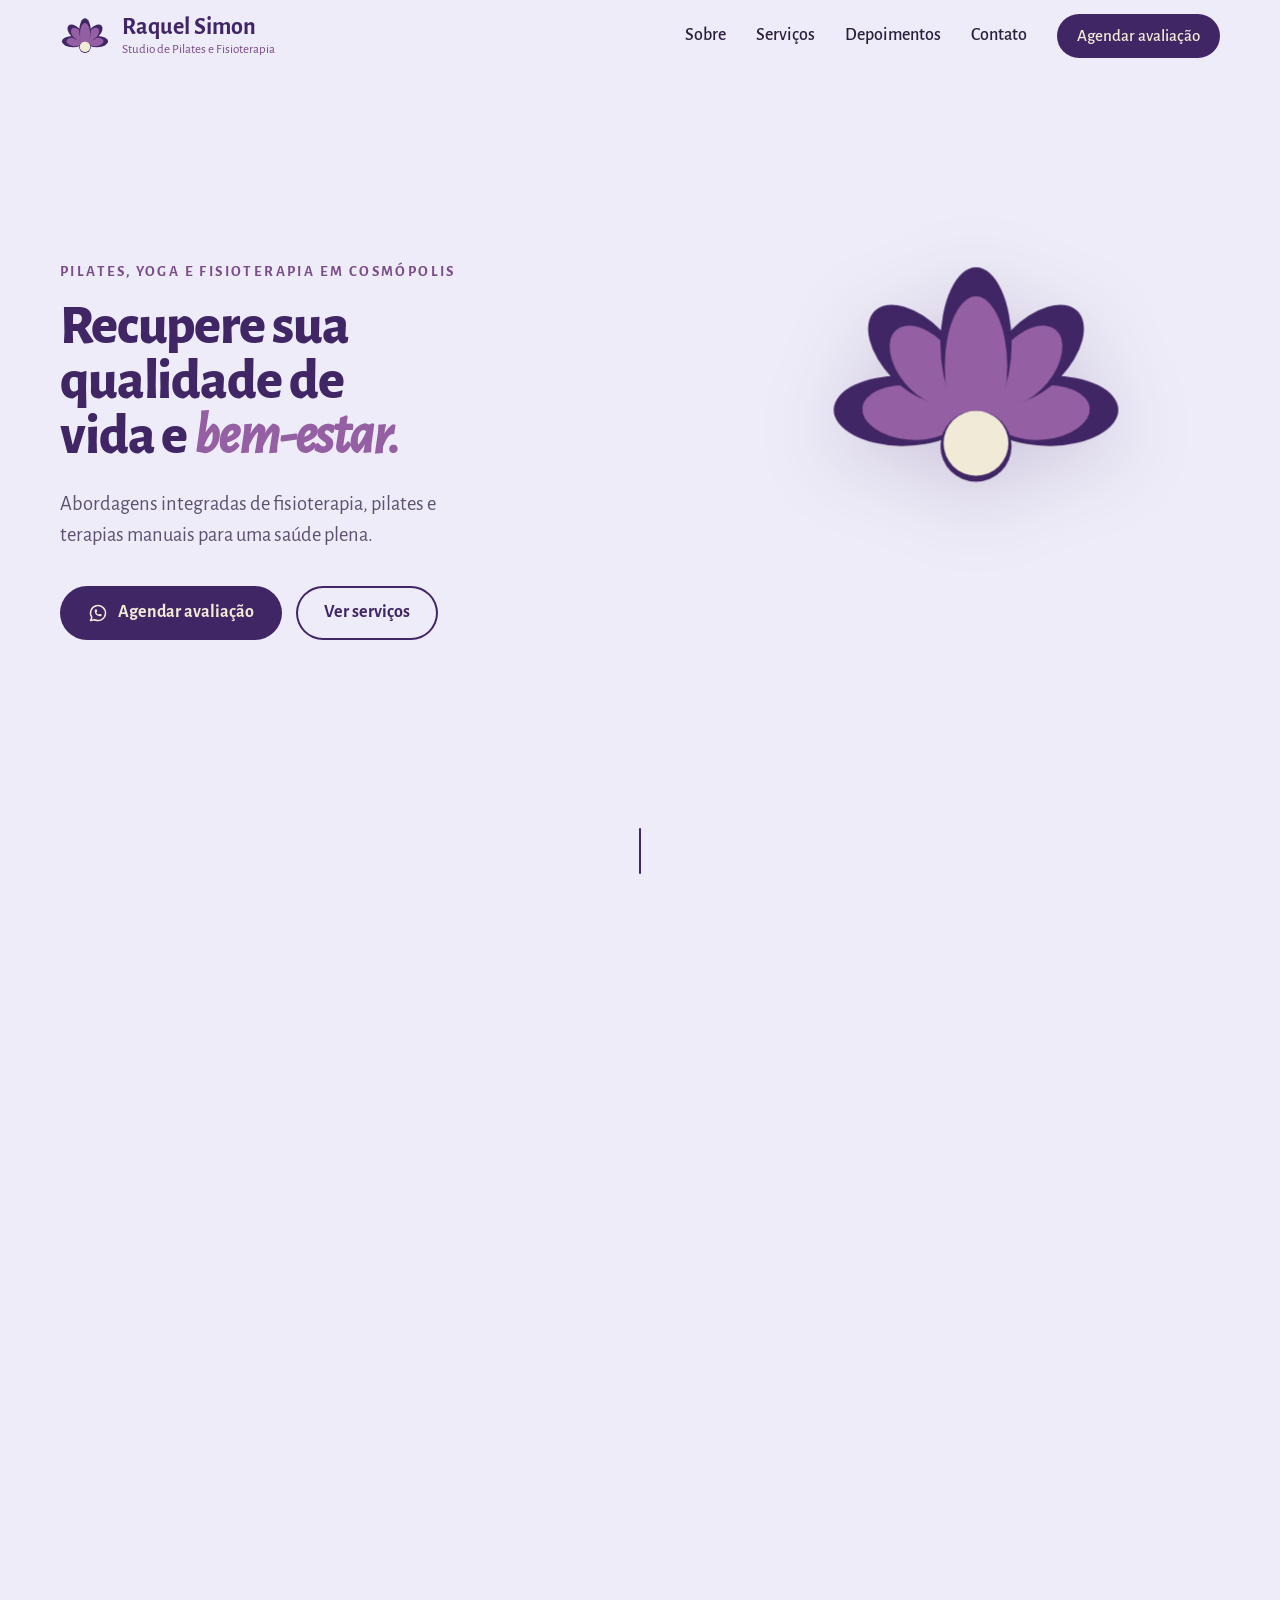
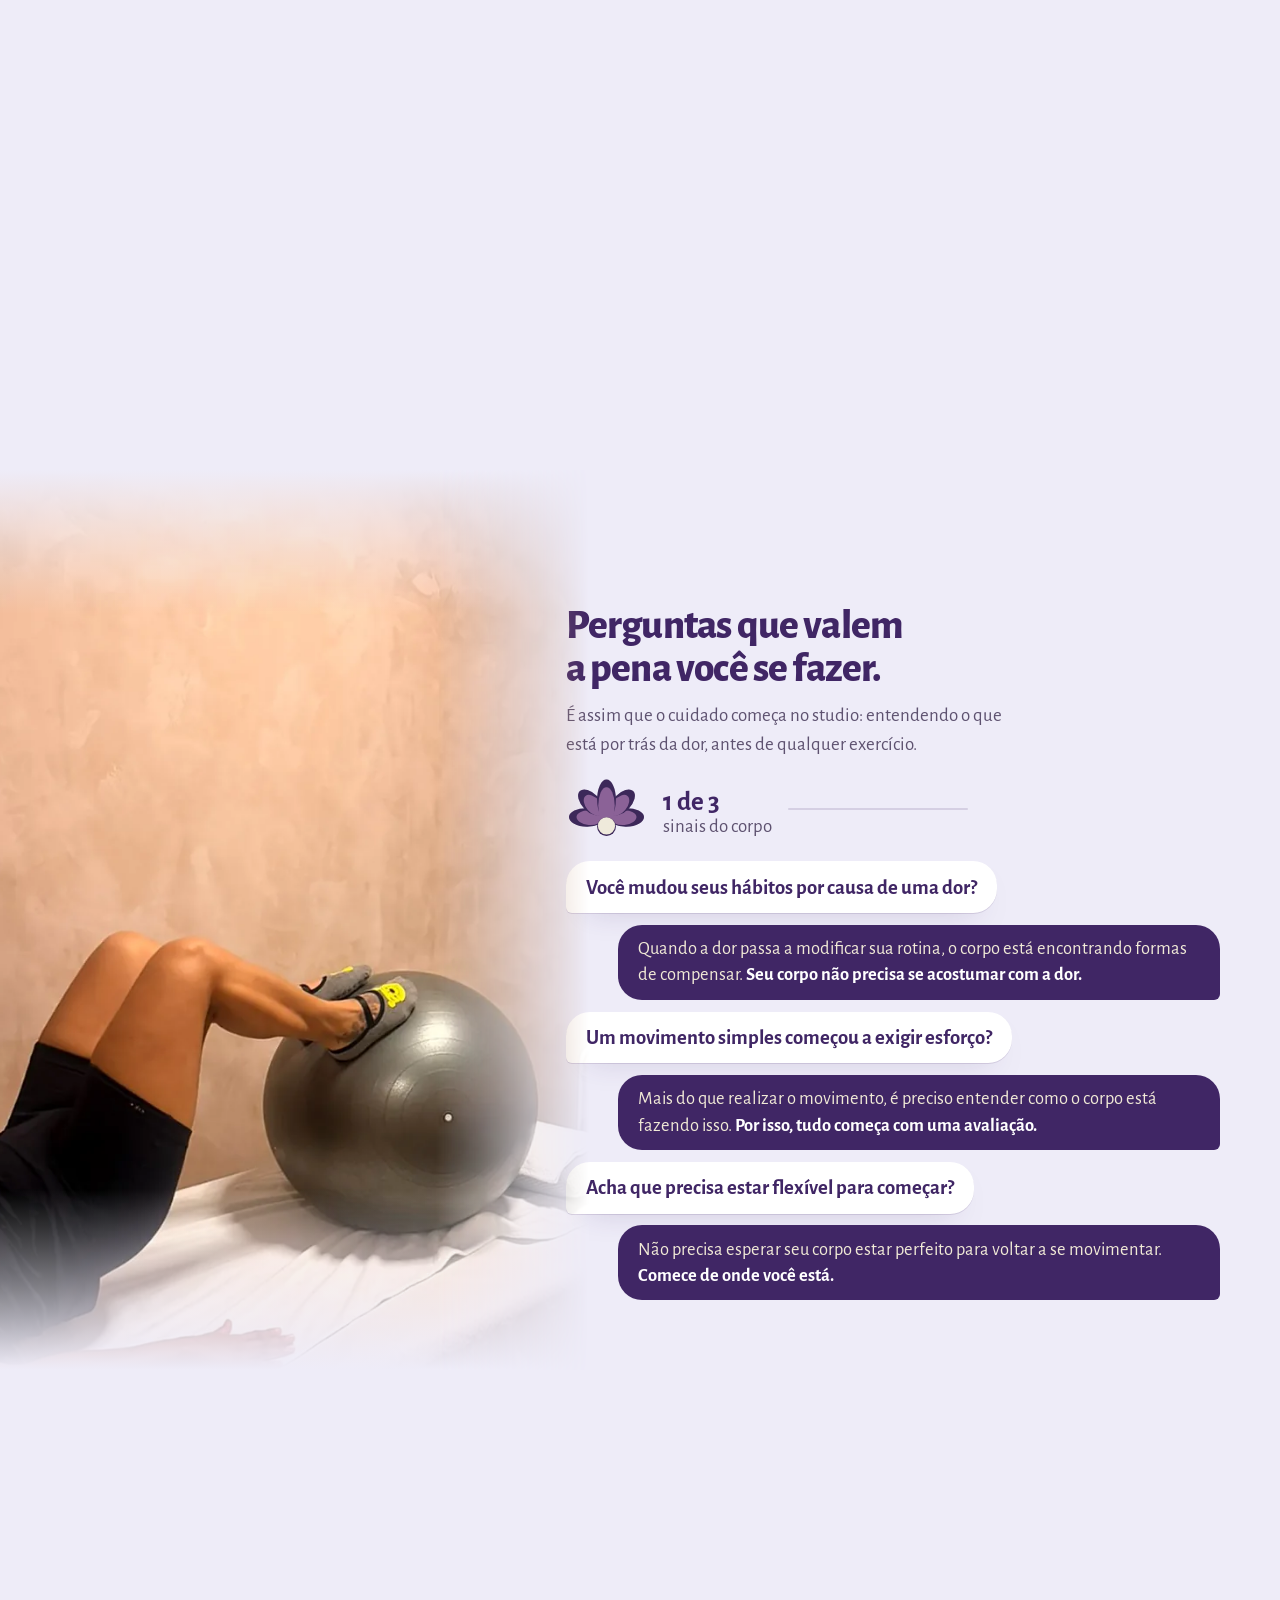
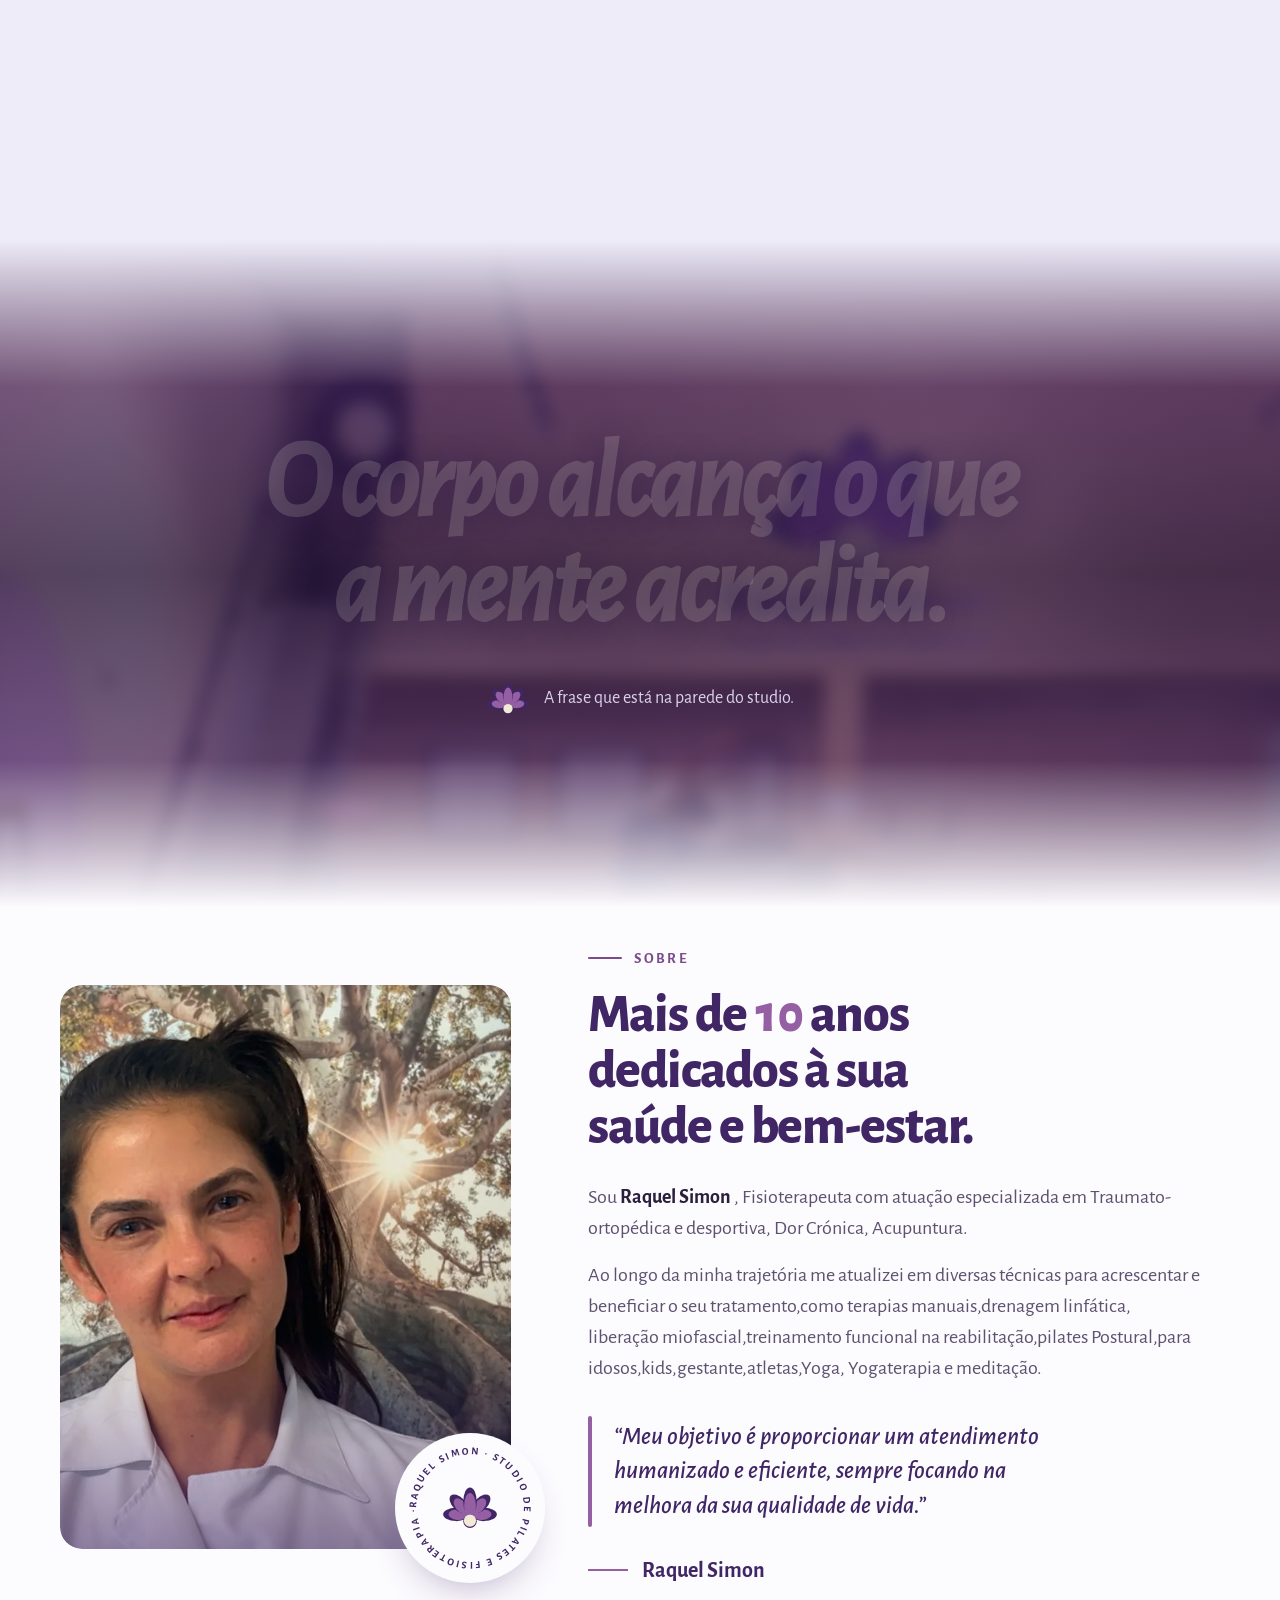
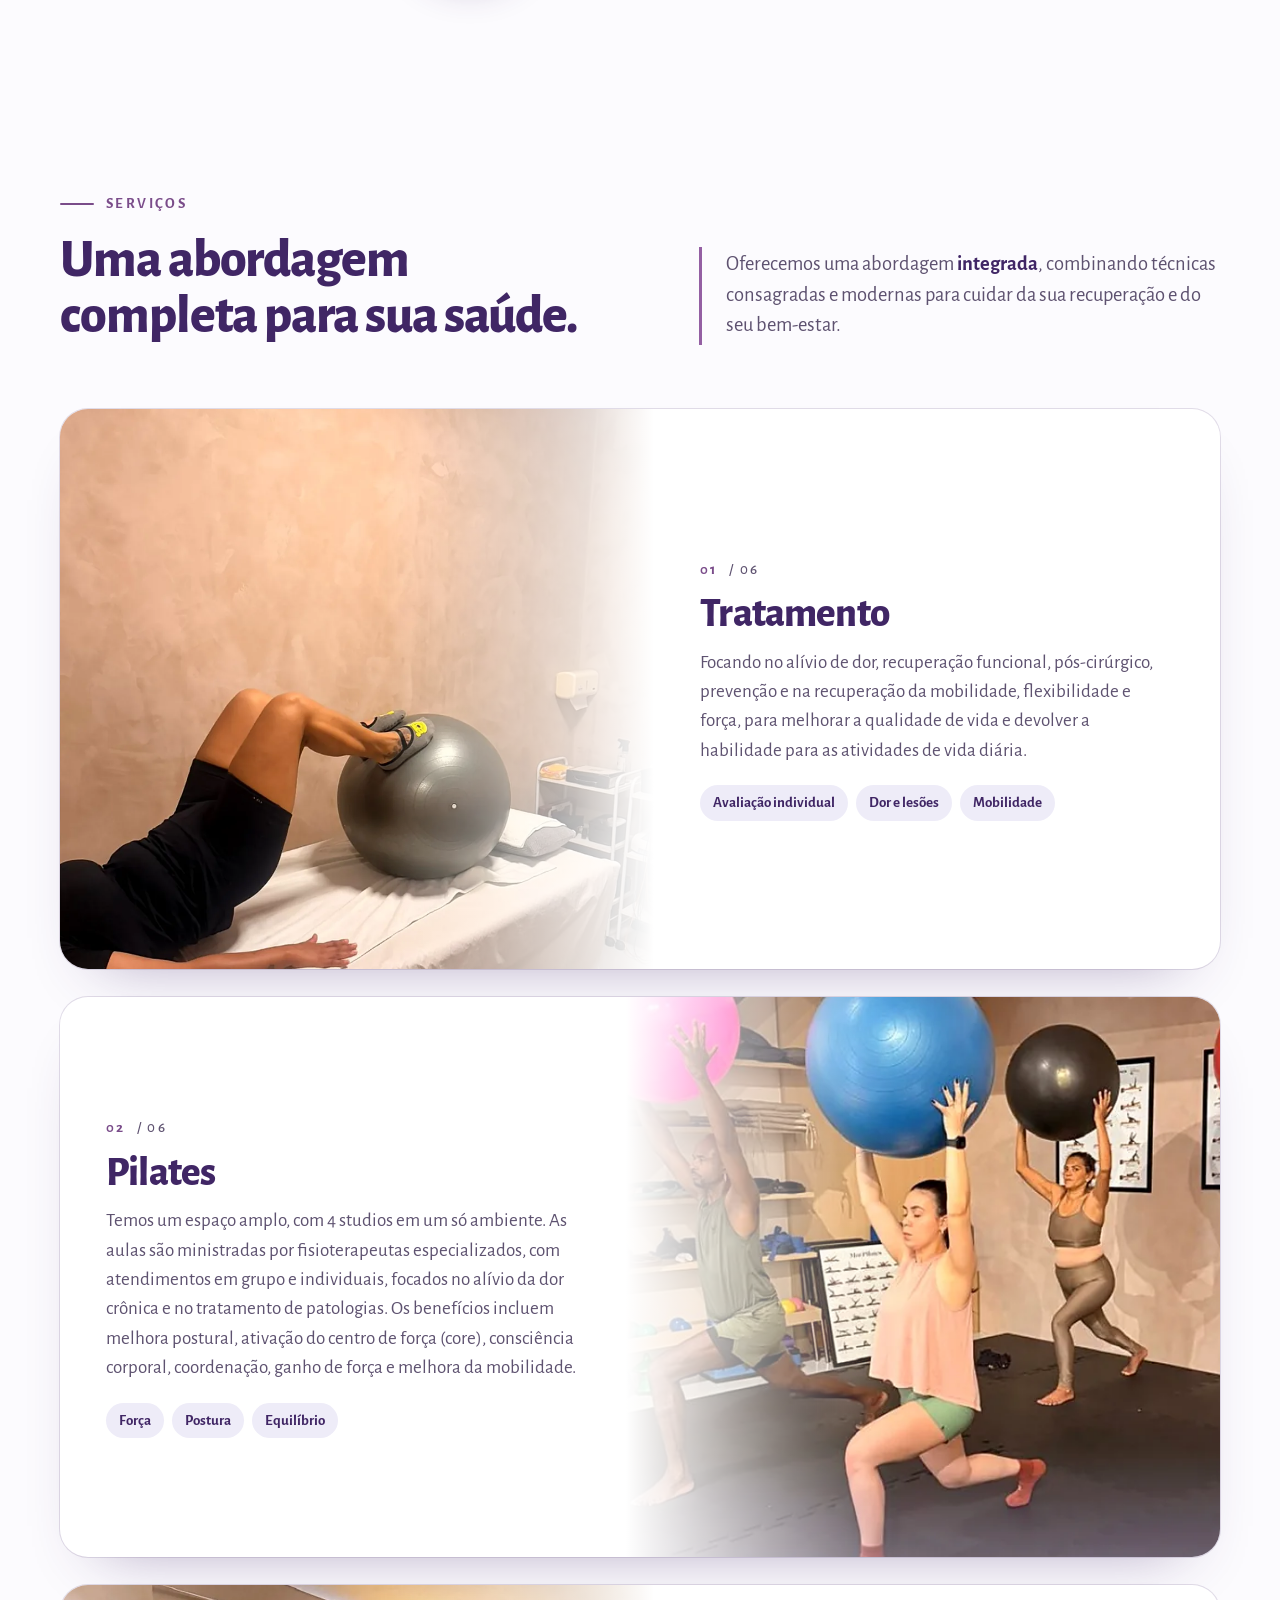
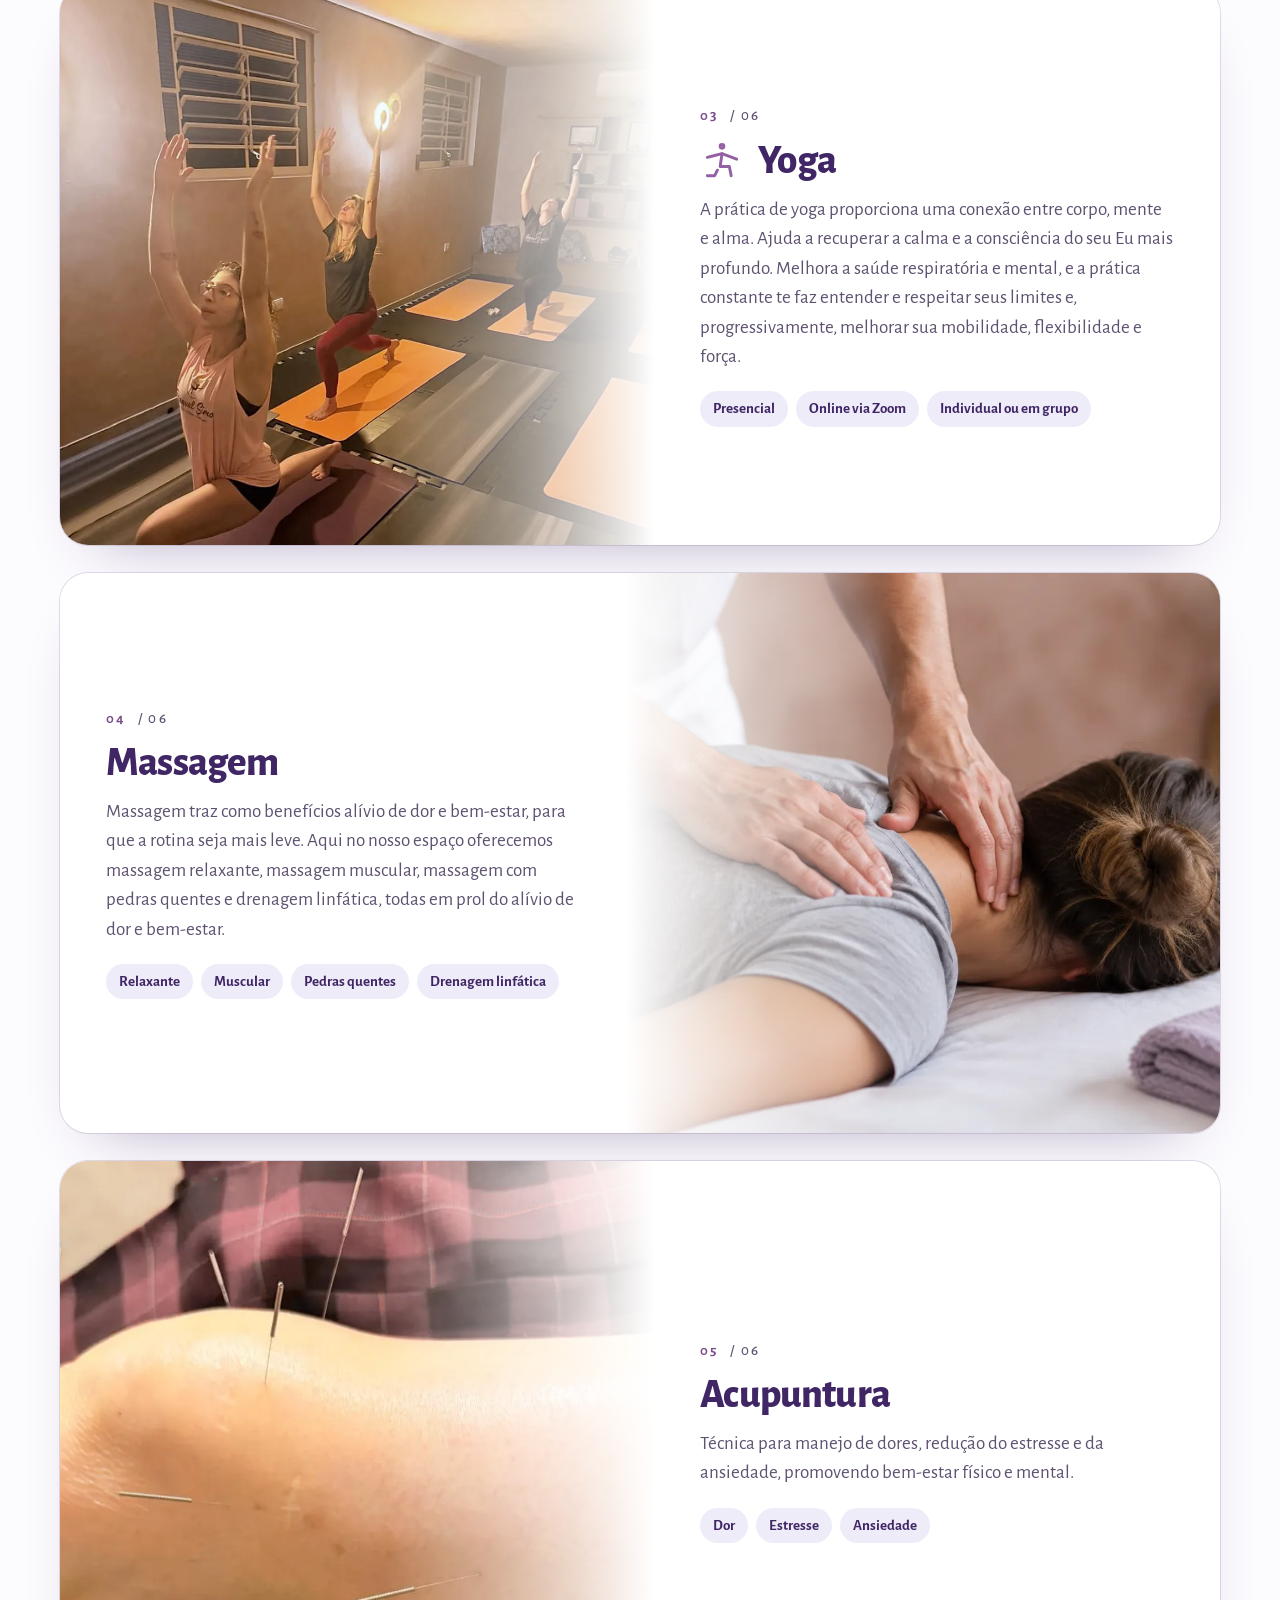
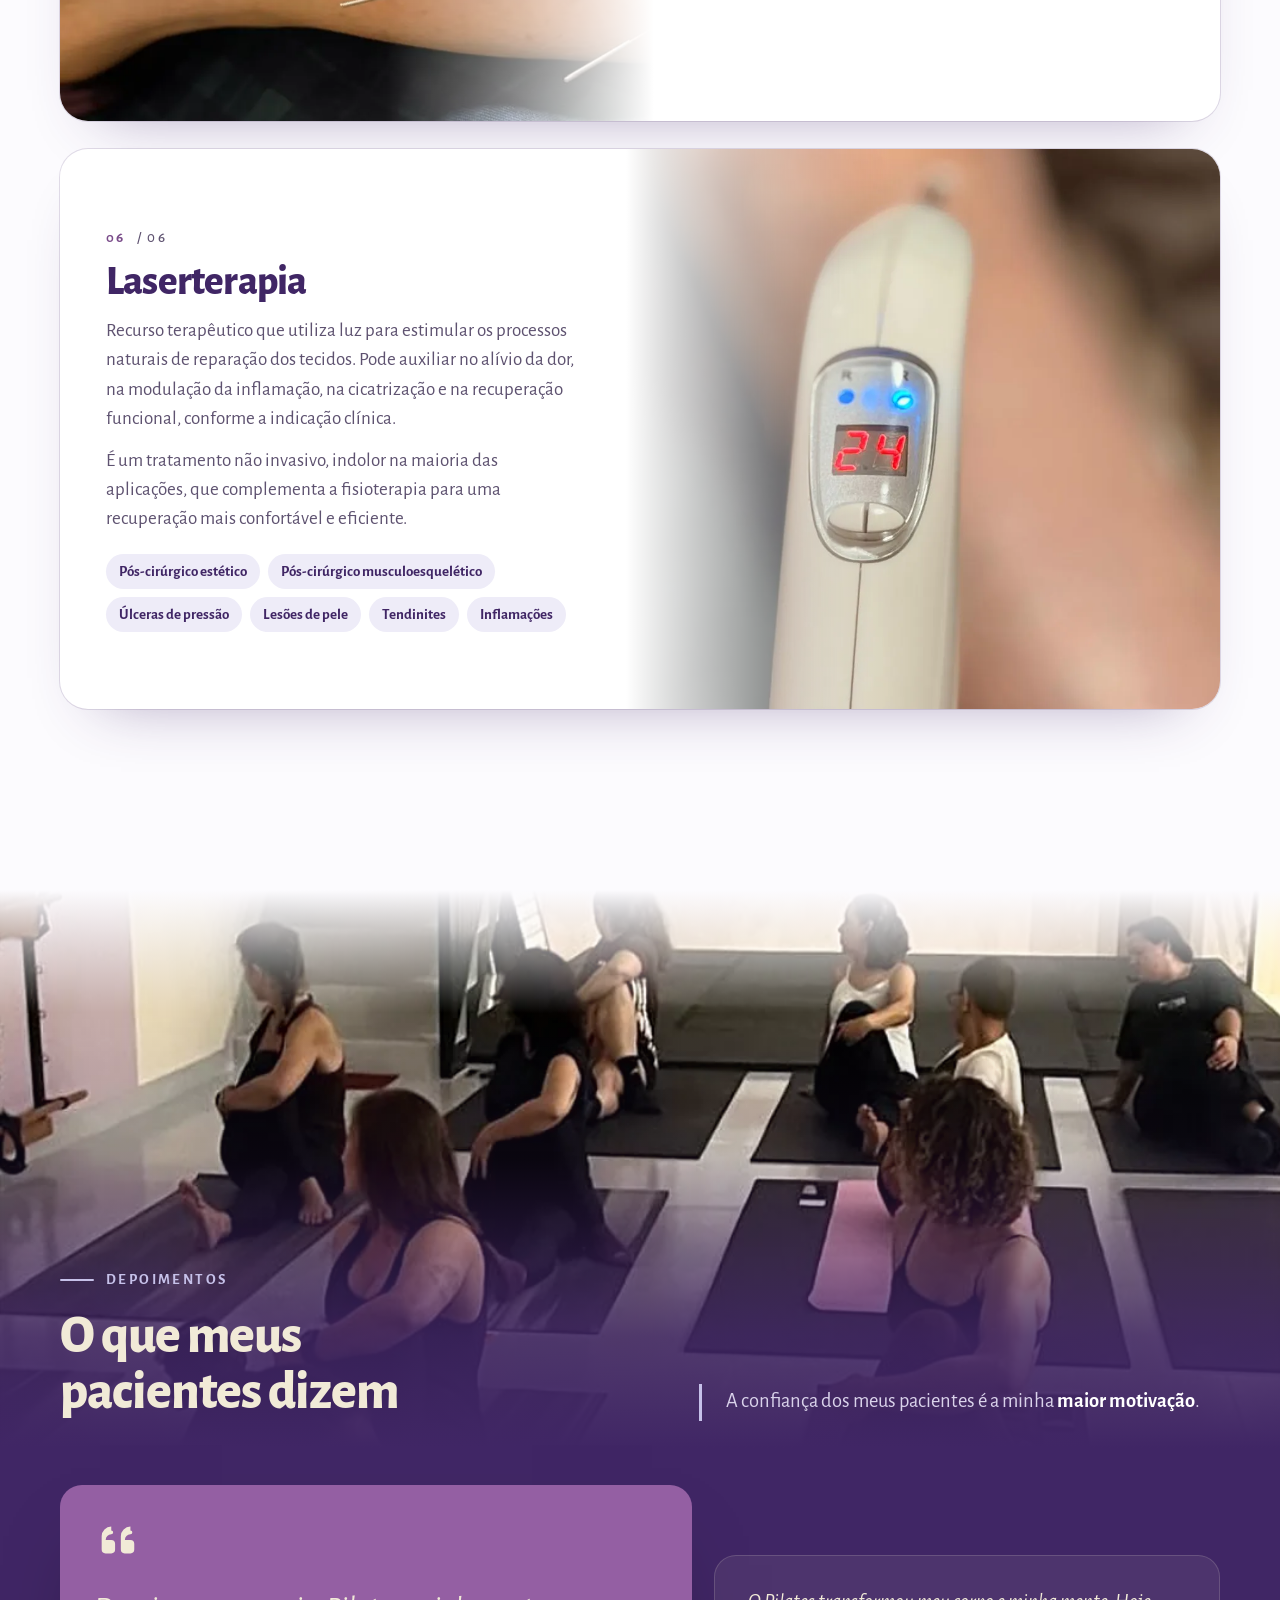
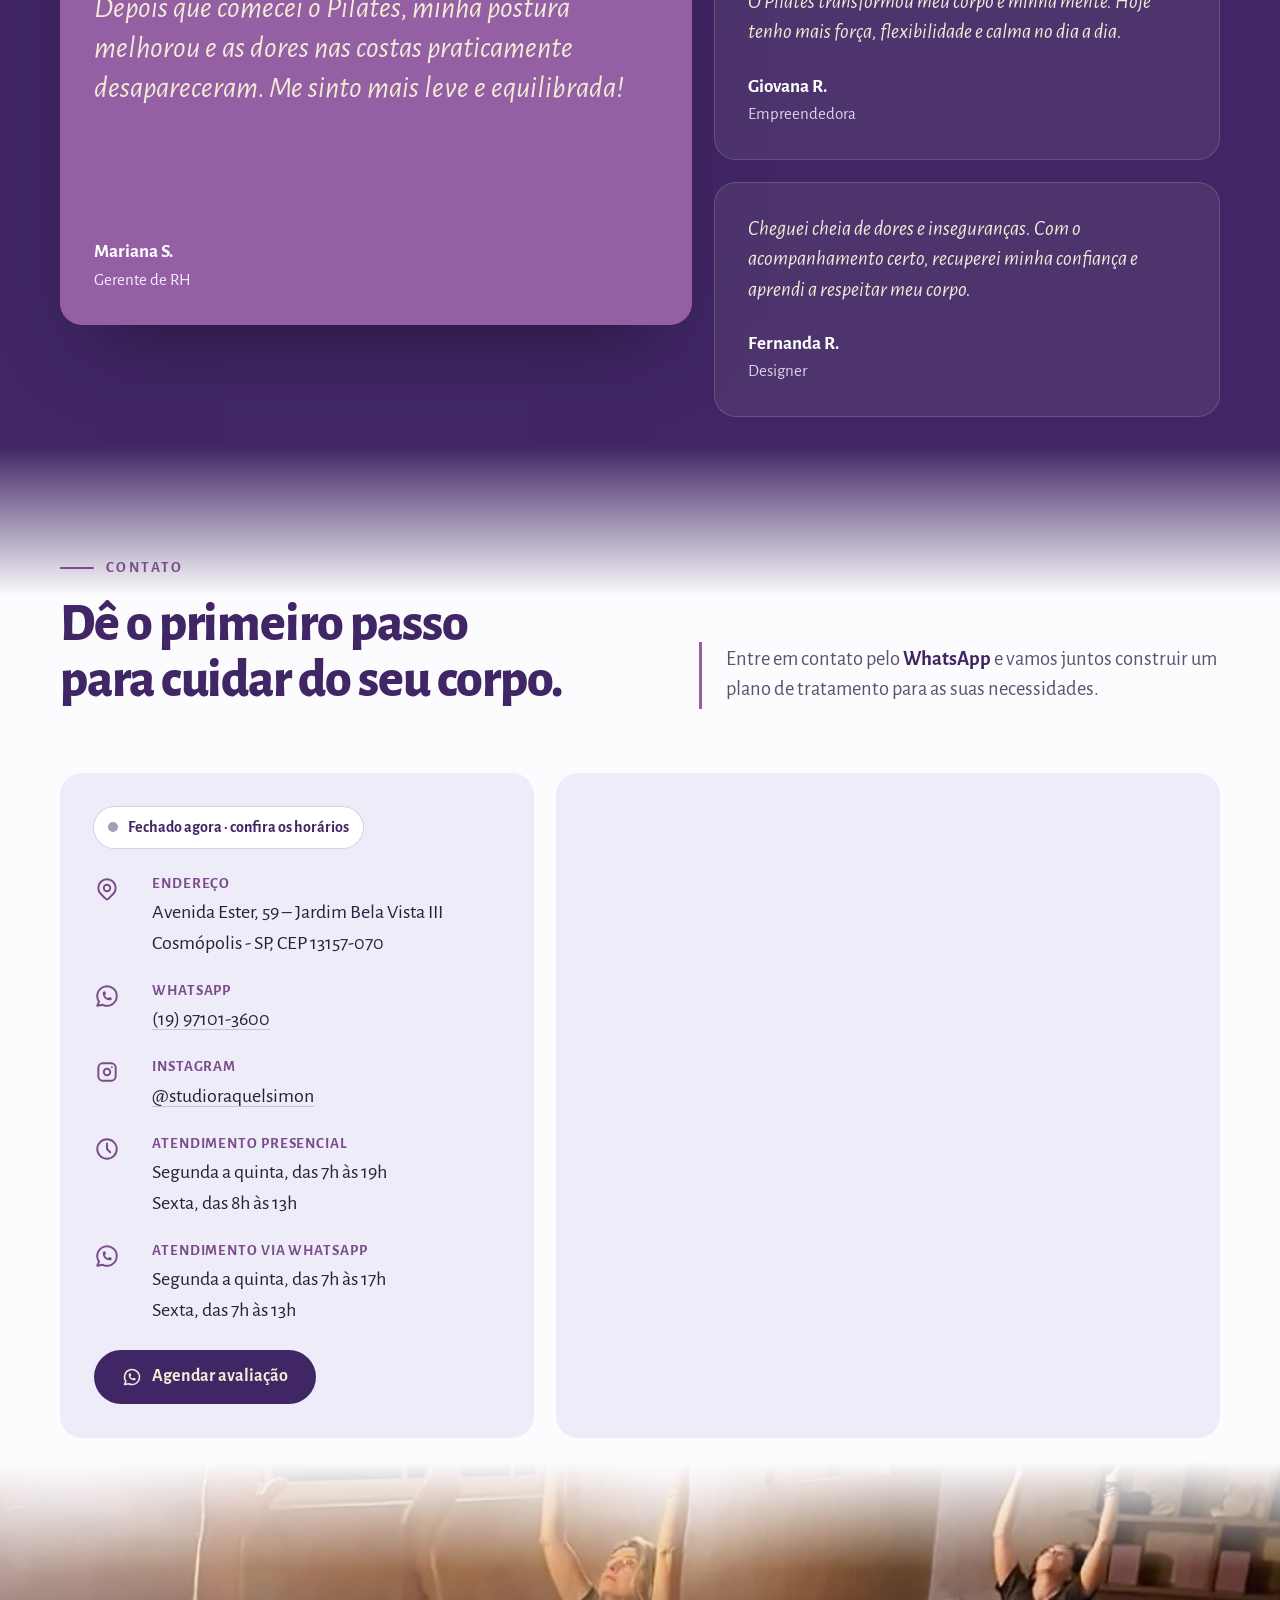
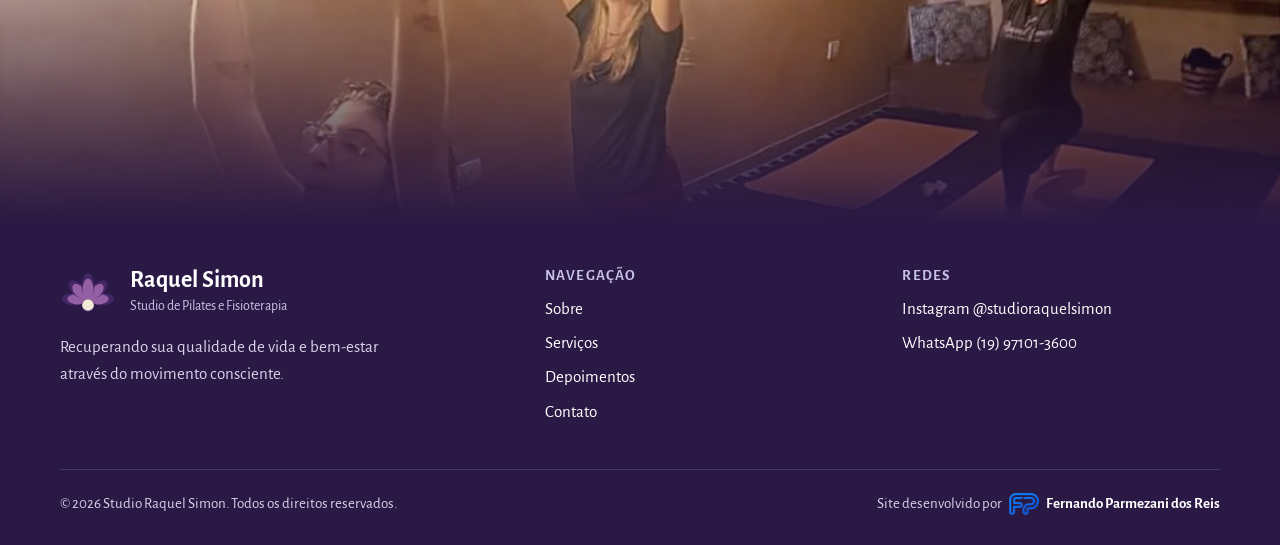
==== commit e81deb6d: "Pilates: novo texto Co-Authored-By: Claude Opus 5.5 <noreply@anthropic.com>" ====
--- a/index.html
+++ b/index.html
@@ -434,7 +434,7 @@
       <a href="#servicos">Serviços</a>
       <a href="#depoimentos">Depoimentos</a>
       <a href="#contato">Contato</a>
-      <a class="btn" href="https://wa.me/5519971013600" target="_blank" rel="noopener">Agendar avaliação</a>
+      <a class="btn" href="https://wa.me/5519971013600?text=Ol%C3%A1%2C%20vi%20seu%20site%20e%20gostaria%20de%20saber%20mais." target="_blank" rel="noopener">Agendar avaliação</a>
     </nav>
   </div>
 </header>
@@ -460,7 +460,7 @@
           <h1 class="rv" style="--i:1">Recupere sua qualidade de vida e <em>bem-estar.</em></h1>
           <p class="lead rv" style="--i:2">Abordagens integradas de fisioterapia, pilates e terapias manuais para uma saúde plena.</p>
           <div class="ctas rv" style="--i:3">
-            <a class="btn" href="https://wa.me/5519971013600" target="_blank" rel="noopener"><svg viewBox="0 0 24 24" fill="none" stroke="currentColor" stroke-width="1.8" stroke-linecap="round" stroke-linejoin="round" aria-hidden="true"><path d="M3 21l1.65 -3.8a9 9 0 1 1 3.4 2.9l-5.05 .9" /><path d="M9 10a.5 .5 0 0 0 1 0v-1a.5 .5 0 0 0 -1 0v1a5 5 0 0 0 5 5h1a.5 .5 0 0 0 0 -1h-1a.5 .5 0 0 0 0 1" /></svg>Agendar avaliação</a>
+            <a class="btn" href="https://wa.me/5519971013600?text=Ol%C3%A1%2C%20vi%20seu%20site%20e%20gostaria%20de%20saber%20mais." target="_blank" rel="noopener"><svg viewBox="0 0 24 24" fill="none" stroke="currentColor" stroke-width="1.8" stroke-linecap="round" stroke-linejoin="round" aria-hidden="true"><path d="M3 21l1.65 -3.8a9 9 0 1 1 3.4 2.9l-5.05 .9" /><path d="M9 10a.5 .5 0 0 0 1 0v-1a.5 .5 0 0 0 -1 0v1a5 5 0 0 0 5 5h1a.5 .5 0 0 0 0 -1h-1a.5 .5 0 0 0 0 1" /></svg>Agendar avaliação</a>
             <a class="btn btn--ghost" href="#servicos">Ver serviços</a>
           </div>
         </div>
@@ -572,7 +572,7 @@
         <div class="tx">
           <p class="idx">02 <i>/ 06</i></p>
           <h3>Pilates</h3>
-          <p>Temos um espaço amplo,atendimento com 4 fisioterapeutas, Studio em um só atendimento em grupo e individual,com foco em dor crônica e patologias.proporcionando benefícios como melhora postural,alívio de dor ,consciência corporal,coordenação,ganho de força e melhora de mobilidade.</p>
+          <p>Temos um espaço amplo, com 4 studios em um só ambiente. As aulas são ministradas por fisioterapeutas especializados, com atendimentos em grupo e individuais, focados no alívio da dor crônica e no tratamento de patologias. Os benefícios incluem melhora postural, ativação do centro de força (core), consciência corporal, coordenação, ganho de força e melhora da mobilidade.</p>
           <div class="tags"><span style="--t:0">Força</span><span style="--t:1">Postura</span><span style="--t:2">Equilíbrio</span></div>
         </div>
       </article>
@@ -665,12 +665,12 @@
         <p class="status" id="status"><i></i><span id="statusTxt">Atendimento presencial</span></p>
         <dl>
           <div class="row"><svg viewBox="0 0 24 24" fill="none" stroke="currentColor" stroke-width="1.8" stroke-linecap="round" stroke-linejoin="round" aria-hidden="true"><path d="M9 11a3 3 0 1 0 6 0a3 3 0 0 0 -6 0" /><path d="M17.657 16.657l-4.243 4.243a2 2 0 0 1 -2.827 0l-4.244 -4.243a8 8 0 1 1 11.314 0z" /></svg><div><dt>Endereço</dt><dd>Avenida Ester, 59 – Jardim Bela Vista III<br>Cosmópolis - SP, CEP 13157-070</dd></div></div>
-          <div class="row"><svg viewBox="0 0 24 24" fill="none" stroke="currentColor" stroke-width="1.8" stroke-linecap="round" stroke-linejoin="round" aria-hidden="true"><path d="M3 21l1.65 -3.8a9 9 0 1 1 3.4 2.9l-5.05 .9" /><path d="M9 10a.5 .5 0 0 0 1 0v-1a.5 .5 0 0 0 -1 0v1a5 5 0 0 0 5 5h1a.5 .5 0 0 0 0 -1h-1a.5 .5 0 0 0 0 1" /></svg><div><dt>WhatsApp</dt><dd><a href="https://wa.me/5519971013600" target="_blank" rel="noopener">(19) 97101-3600</a></dd></div></div>
+          <div class="row"><svg viewBox="0 0 24 24" fill="none" stroke="currentColor" stroke-width="1.8" stroke-linecap="round" stroke-linejoin="round" aria-hidden="true"><path d="M3 21l1.65 -3.8a9 9 0 1 1 3.4 2.9l-5.05 .9" /><path d="M9 10a.5 .5 0 0 0 1 0v-1a.5 .5 0 0 0 -1 0v1a5 5 0 0 0 5 5h1a.5 .5 0 0 0 0 -1h-1a.5 .5 0 0 0 0 1" /></svg><div><dt>WhatsApp</dt><dd><a href="https://wa.me/5519971013600?text=Ol%C3%A1%2C%20vi%20seu%20site%20e%20gostaria%20de%20saber%20mais." target="_blank" rel="noopener">(19) 97101-3600</a></dd></div></div>
           <div class="row"><svg viewBox="0 0 24 24" fill="none" stroke="currentColor" stroke-width="1.8" stroke-linecap="round" stroke-linejoin="round" aria-hidden="true"><path d="M4 8a4 4 0 0 1 4 -4h8a4 4 0 0 1 4 4v8a4 4 0 0 1 -4 4h-8a4 4 0 0 1 -4 -4z" /><path d="M9 12a3 3 0 1 0 6 0a3 3 0 0 0 -6 0" /><path d="M16.5 7.5v.01" /></svg><div><dt>Instagram</dt><dd><a href="https://www.instagram.com/studioraquelsimon/" target="_blank" rel="noopener">@studioraquelsimon</a></dd></div></div>
           <div class="row"><svg viewBox="0 0 24 24" fill="none" stroke="currentColor" stroke-width="1.8" stroke-linecap="round" stroke-linejoin="round" aria-hidden="true"><path d="M3 12a9 9 0 1 0 18 0a9 9 0 0 0 -18 0" /><path d="M12 7v5l3 3" /></svg><div><dt>Atendimento presencial</dt><dd>Segunda a quinta, das 7h às 19h<br>Sexta, das 8h às 13h</dd></div></div>
           <div class="row"><svg viewBox="0 0 24 24" fill="none" stroke="currentColor" stroke-width="1.8" stroke-linecap="round" stroke-linejoin="round" aria-hidden="true"><path d="M3 21l1.65 -3.8a9 9 0 1 1 3.4 2.9l-5.05 .9" /><path d="M9 10a.5 .5 0 0 0 1 0v-1a.5 .5 0 0 0 -1 0v1a5 5 0 0 0 5 5h1a.5 .5 0 0 0 0 -1h-1a.5 .5 0 0 0 0 1" /></svg><div><dt>Atendimento via WhatsApp</dt><dd>Segunda a quinta, das 7h às 17h<br>Sexta, das 7h às 13h</dd></div></div>
         </dl>
-        <a class="btn" href="https://wa.me/5519971013600" target="_blank" rel="noopener"><svg viewBox="0 0 24 24" fill="none" stroke="currentColor" stroke-width="1.8" stroke-linecap="round" stroke-linejoin="round" aria-hidden="true"><path d="M3 21l1.65 -3.8a9 9 0 1 1 3.4 2.9l-5.05 .9" /><path d="M9 10a.5 .5 0 0 0 1 0v-1a.5 .5 0 0 0 -1 0v1a5 5 0 0 0 5 5h1a.5 .5 0 0 0 0 -1h-1a.5 .5 0 0 0 0 1" /></svg>Agendar avaliação</a>
+        <a class="btn" href="https://wa.me/5519971013600?text=Ol%C3%A1%2C%20vi%20seu%20site%20e%20gostaria%20de%20saber%20mais." target="_blank" rel="noopener"><svg viewBox="0 0 24 24" fill="none" stroke="currentColor" stroke-width="1.8" stroke-linecap="round" stroke-linejoin="round" aria-hidden="true"><path d="M3 21l1.65 -3.8a9 9 0 1 1 3.4 2.9l-5.05 .9" /><path d="M9 10a.5 .5 0 0 0 1 0v-1a.5 .5 0 0 0 -1 0v1a5 5 0 0 0 5 5h1a.5 .5 0 0 0 0 -1h-1a.5 .5 0 0 0 0 1" /></svg>Agendar avaliação</a>
       </div>
       <div class="map rv" style="--i:1">
         <iframe title="Mapa: Avenida Ester, 59, Jardim Bela Vista III, Cosmópolis - SP" src="https://www.google.com/maps?q=Avenida%20Ester%2C%2059%2C%20Jardim%20Bela%20Vista%20III%2C%20Cosm%C3%B3polis%20-%20SP%2C%2013157-070&output=embed" loading="lazy" referrerpolicy="no-referrer-when-downgrade"></iframe>
@@ -698,7 +698,7 @@
         <h3>Redes</h3>
         <ul>
           <li><a href="https://www.instagram.com/studioraquelsimon/" target="_blank" rel="noopener">Instagram @studioraquelsimon</a></li>
-          <li><a href="https://wa.me/5519971013600" target="_blank" rel="noopener">WhatsApp (19) 97101-3600</a></li>
+          <li><a href="https://wa.me/5519971013600?text=Ol%C3%A1%2C%20vi%20seu%20site%20e%20gostaria%20de%20saber%20mais." target="_blank" rel="noopener">WhatsApp (19) 97101-3600</a></li>
         </ul>
       </div>
     </div>
@@ -709,7 +709,7 @@
   </div>
 </footer>
 
-<div class="m-cta" id="mcta"><a class="btn" href="https://wa.me/5519971013600" target="_blank" rel="noopener"><svg viewBox="0 0 24 24" fill="none" stroke="currentColor" stroke-width="1.8" stroke-linecap="round" stroke-linejoin="round" aria-hidden="true"><path d="M3 21l1.65 -3.8a9 9 0 1 1 3.4 2.9l-5.05 .9" /><path d="M9 10a.5 .5 0 0 0 1 0v-1a.5 .5 0 0 0 -1 0v1a5 5 0 0 0 5 5h1a.5 .5 0 0 0 0 -1h-1a.5 .5 0 0 0 0 1" /></svg>Agendar avaliação</a></div>
+<div class="m-cta" id="mcta"><a class="btn" href="https://wa.me/5519971013600?text=Ol%C3%A1%2C%20vi%20seu%20site%20e%20gostaria%20de%20saber%20mais." target="_blank" rel="noopener"><svg viewBox="0 0 24 24" fill="none" stroke="currentColor" stroke-width="1.8" stroke-linecap="round" stroke-linejoin="round" aria-hidden="true"><path d="M3 21l1.65 -3.8a9 9 0 1 1 3.4 2.9l-5.05 .9" /><path d="M9 10a.5 .5 0 0 0 1 0v-1a.5 .5 0 0 0 -1 0v1a5 5 0 0 0 5 5h1a.5 .5 0 0 0 0 -1h-1a.5 .5 0 0 0 0 1" /></svg>Agendar avaliação</a></div>
 
 <script>
 (() => {
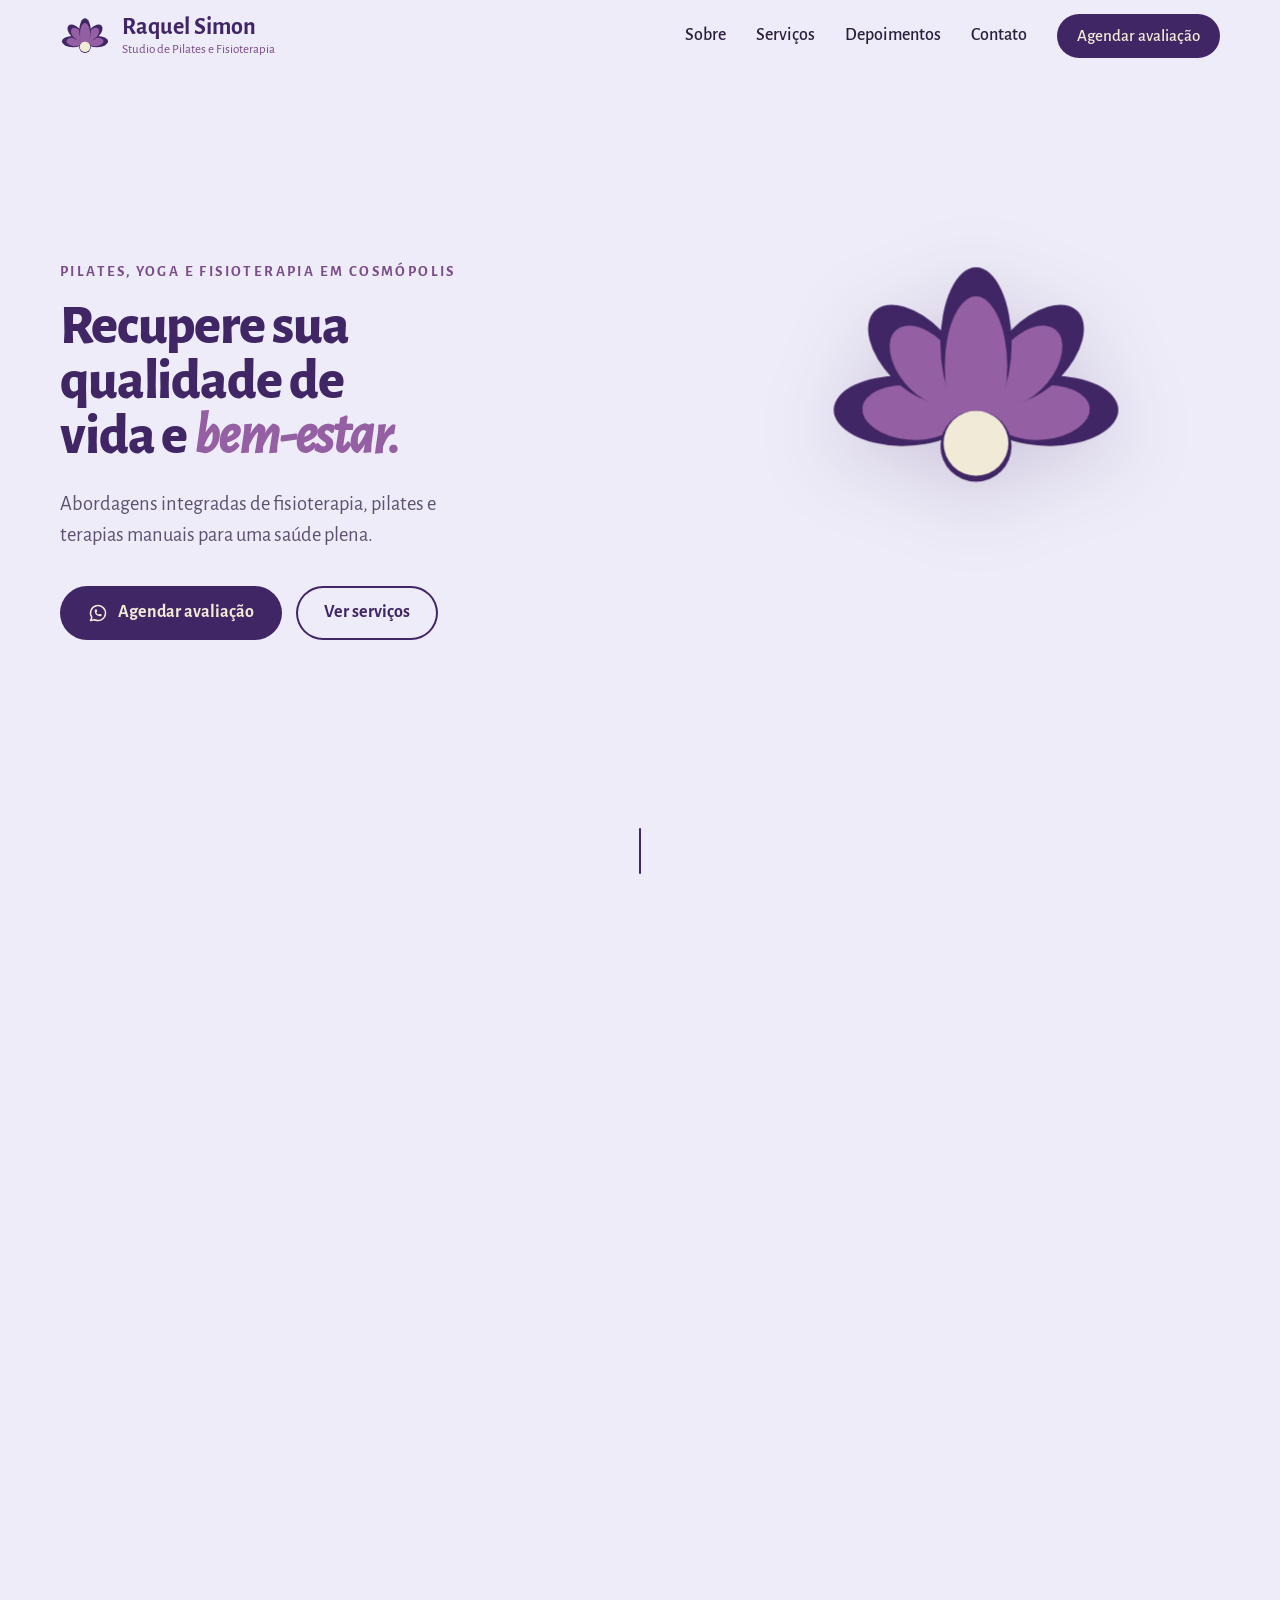
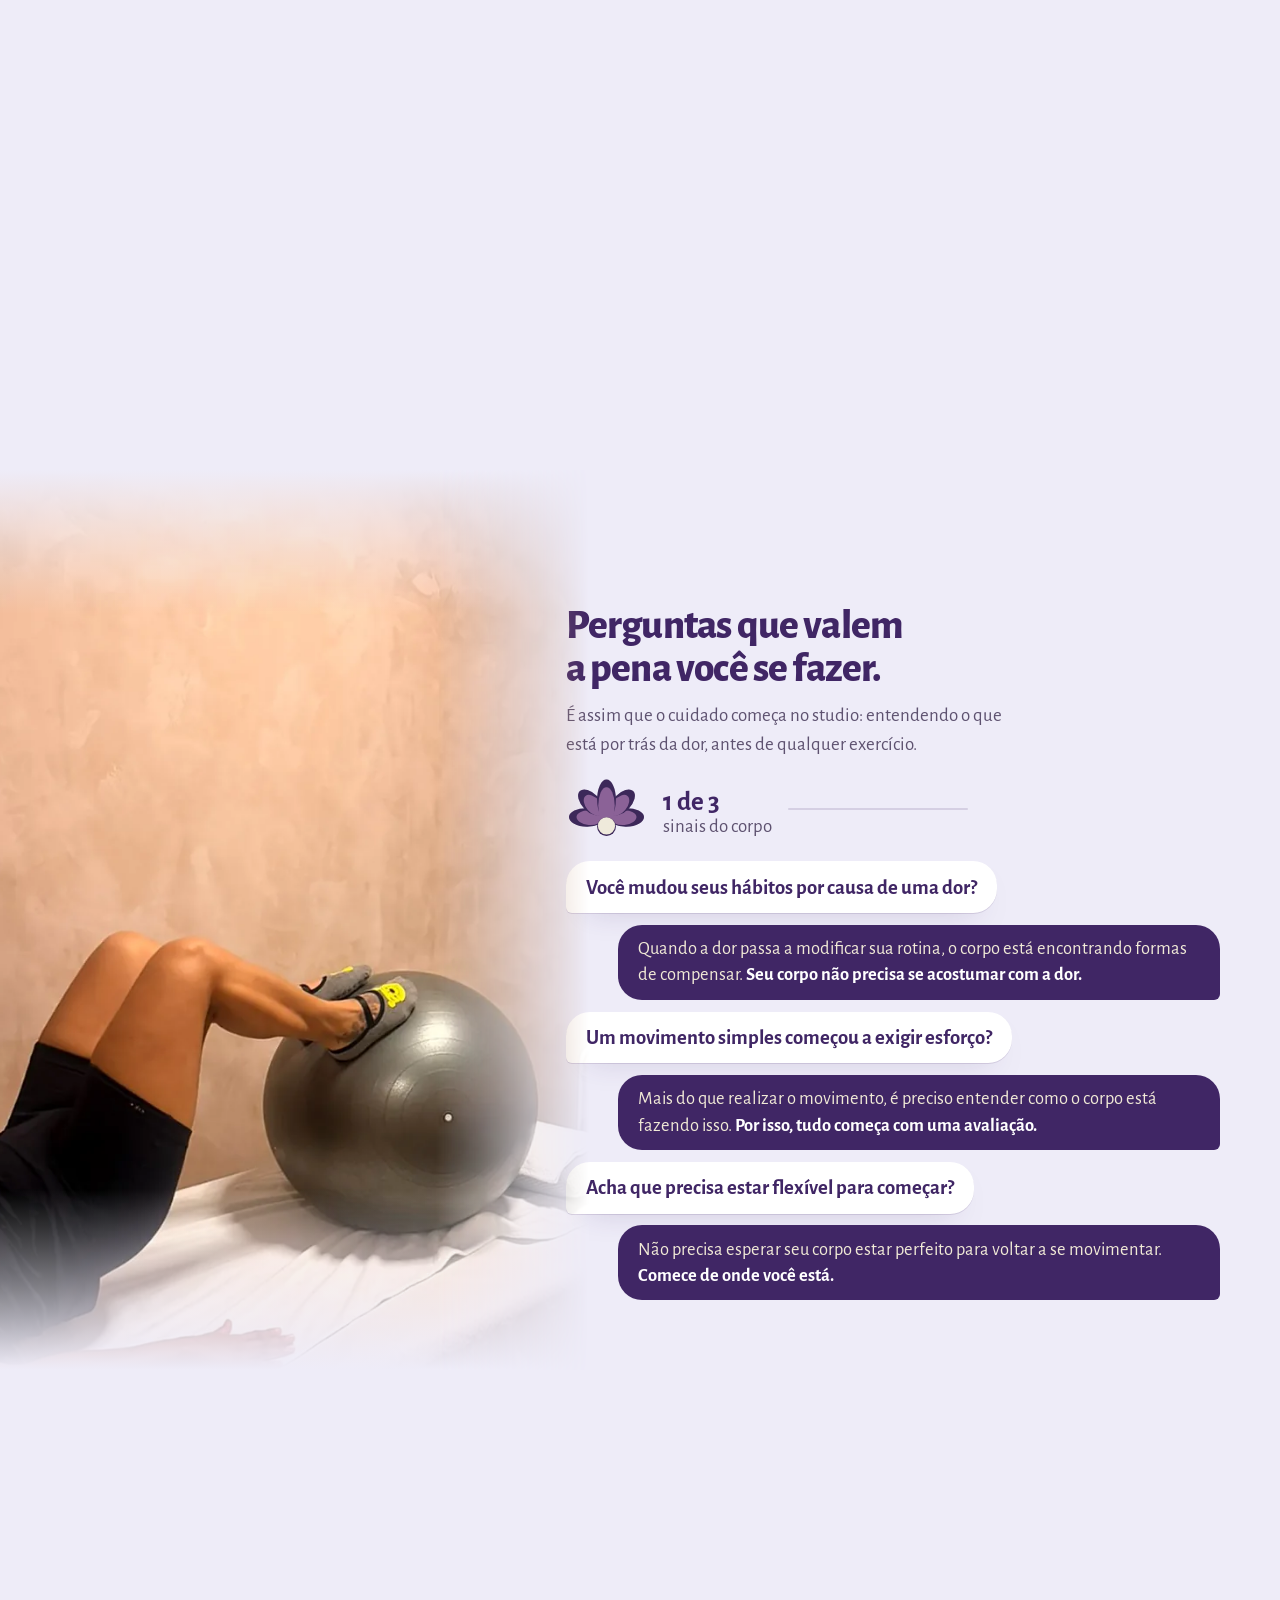
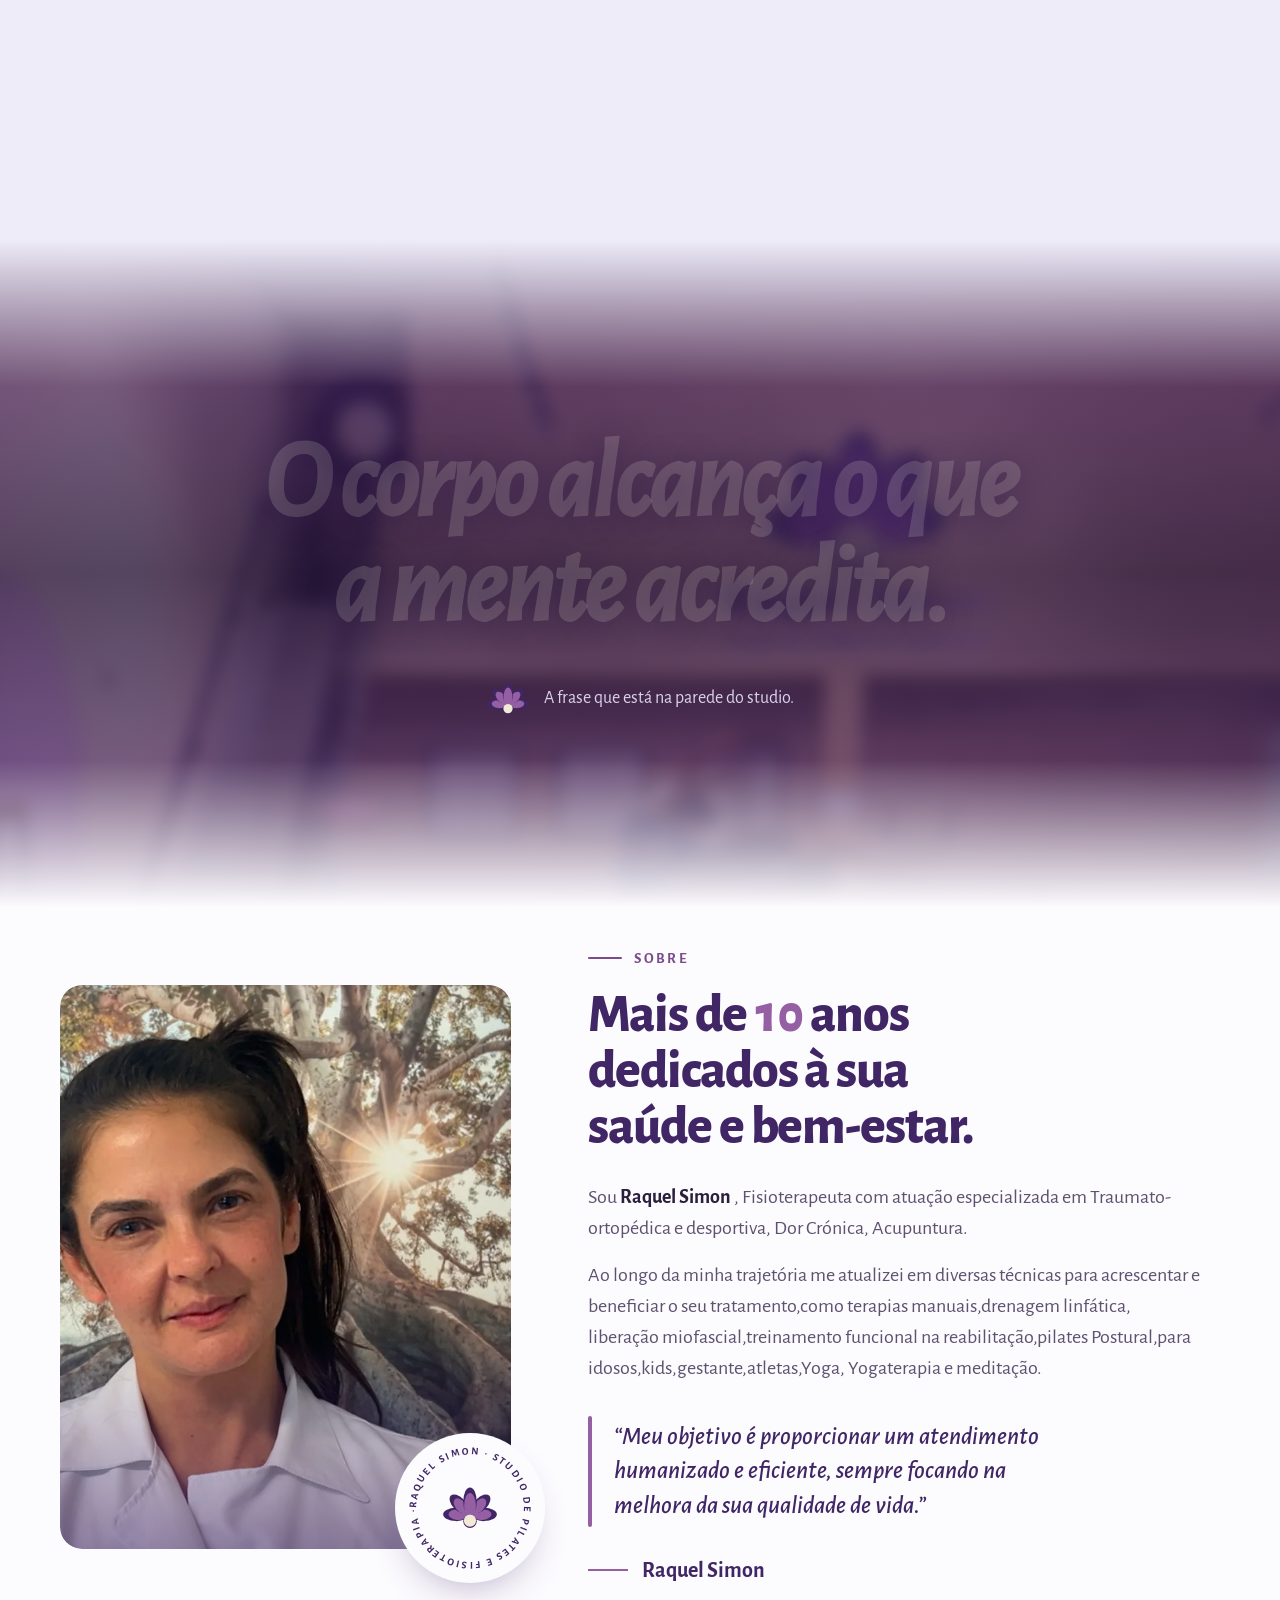
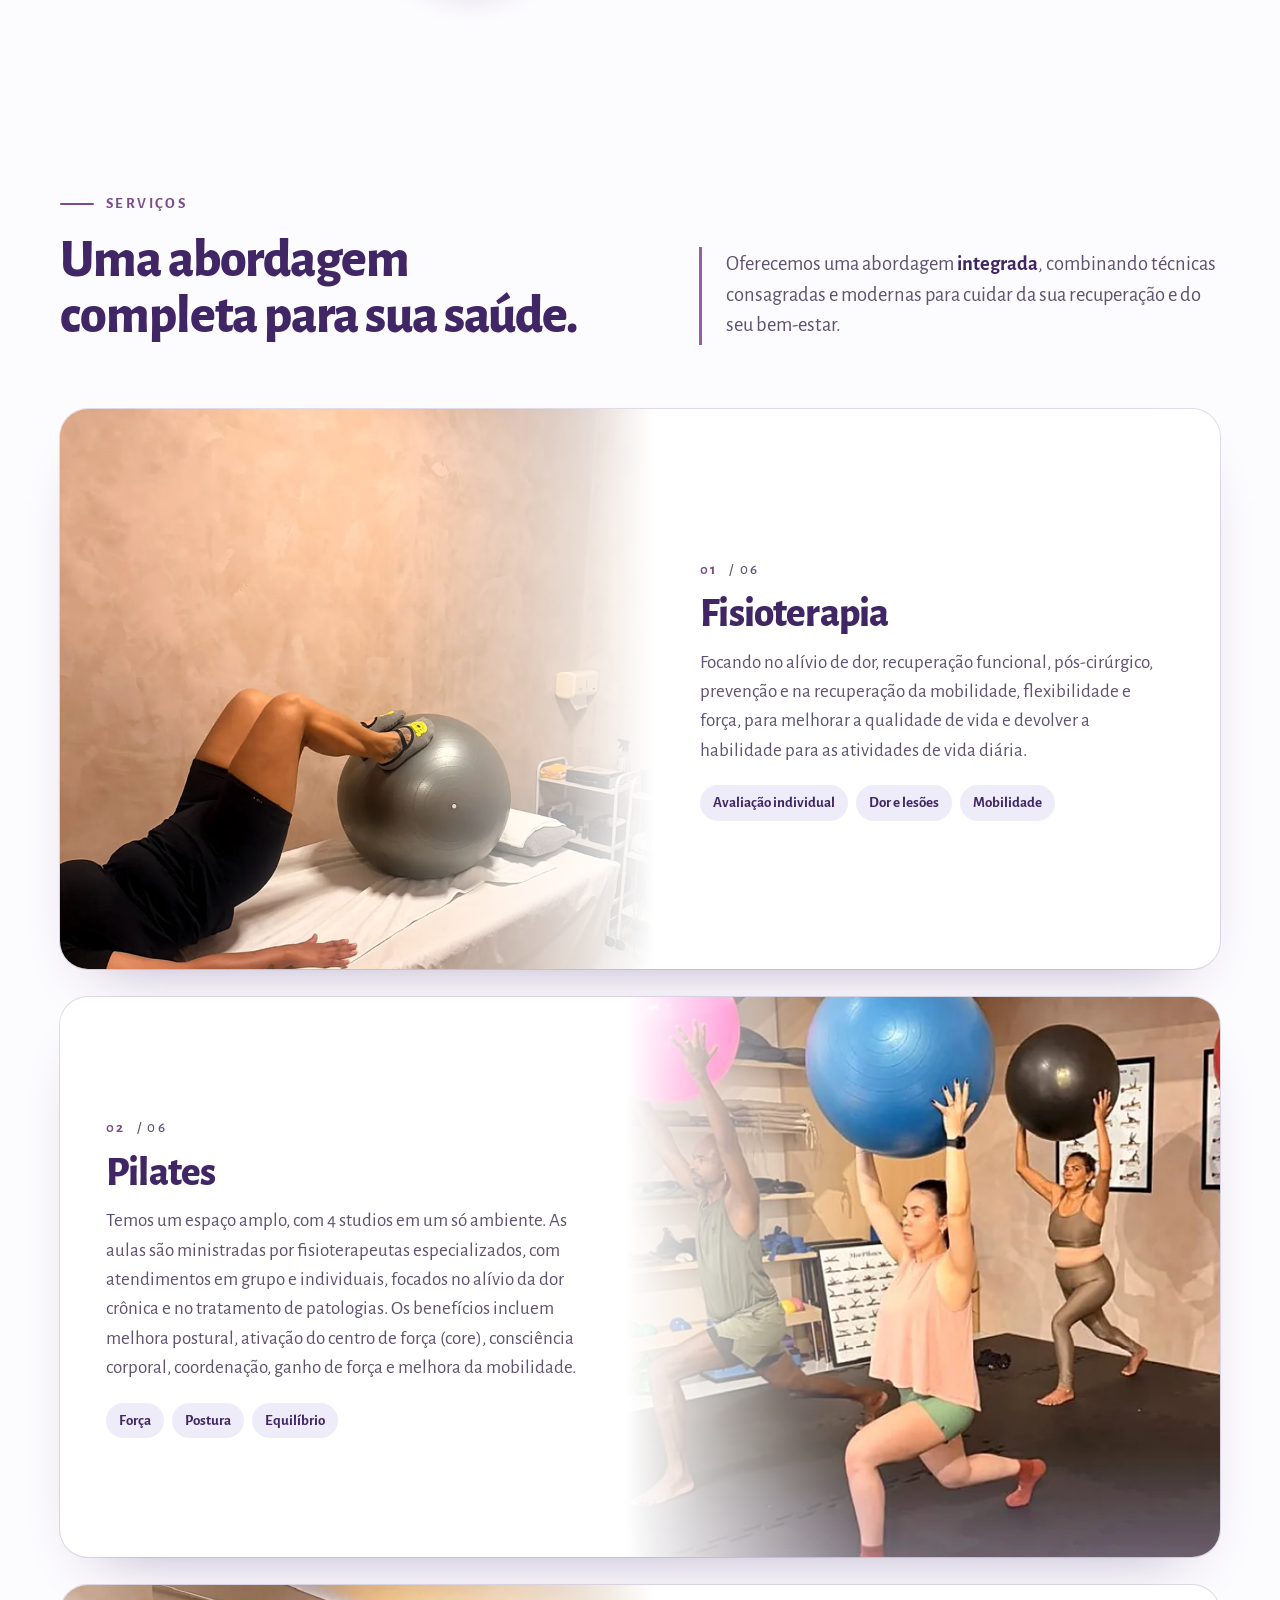
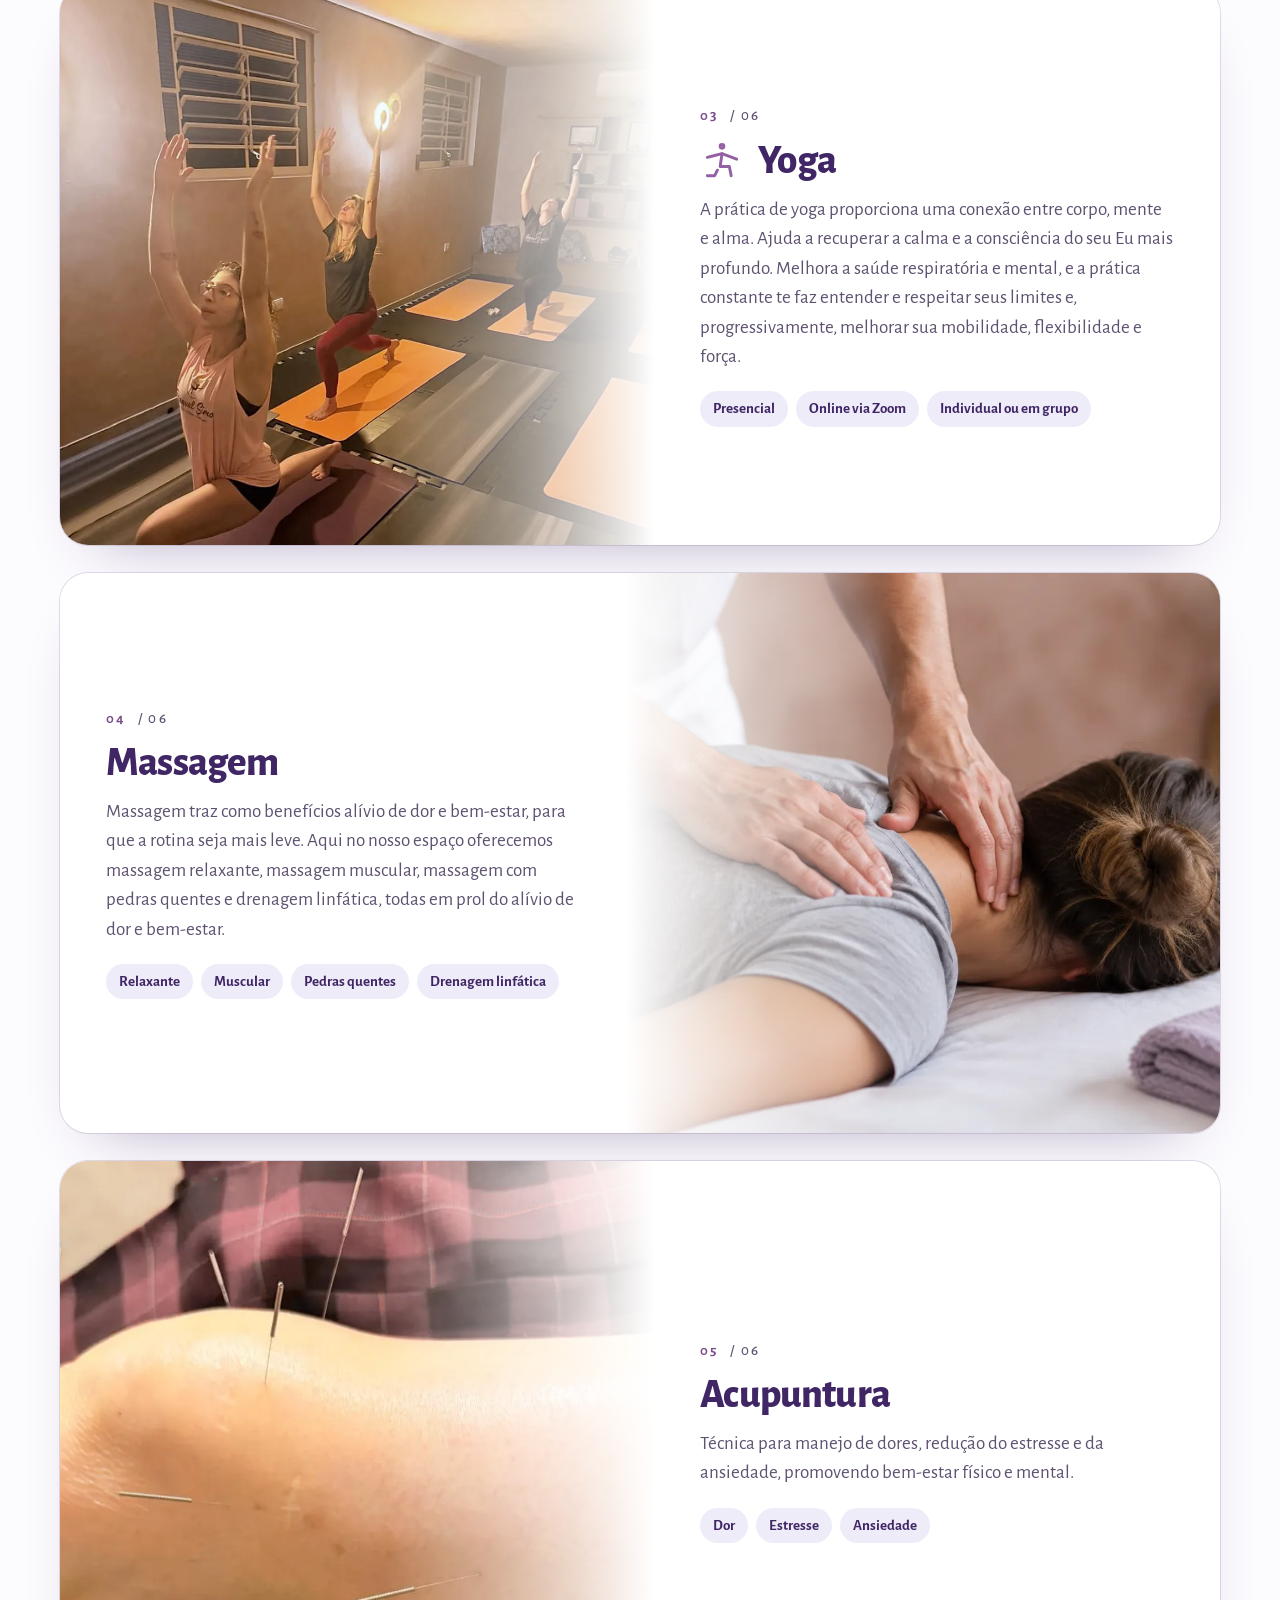
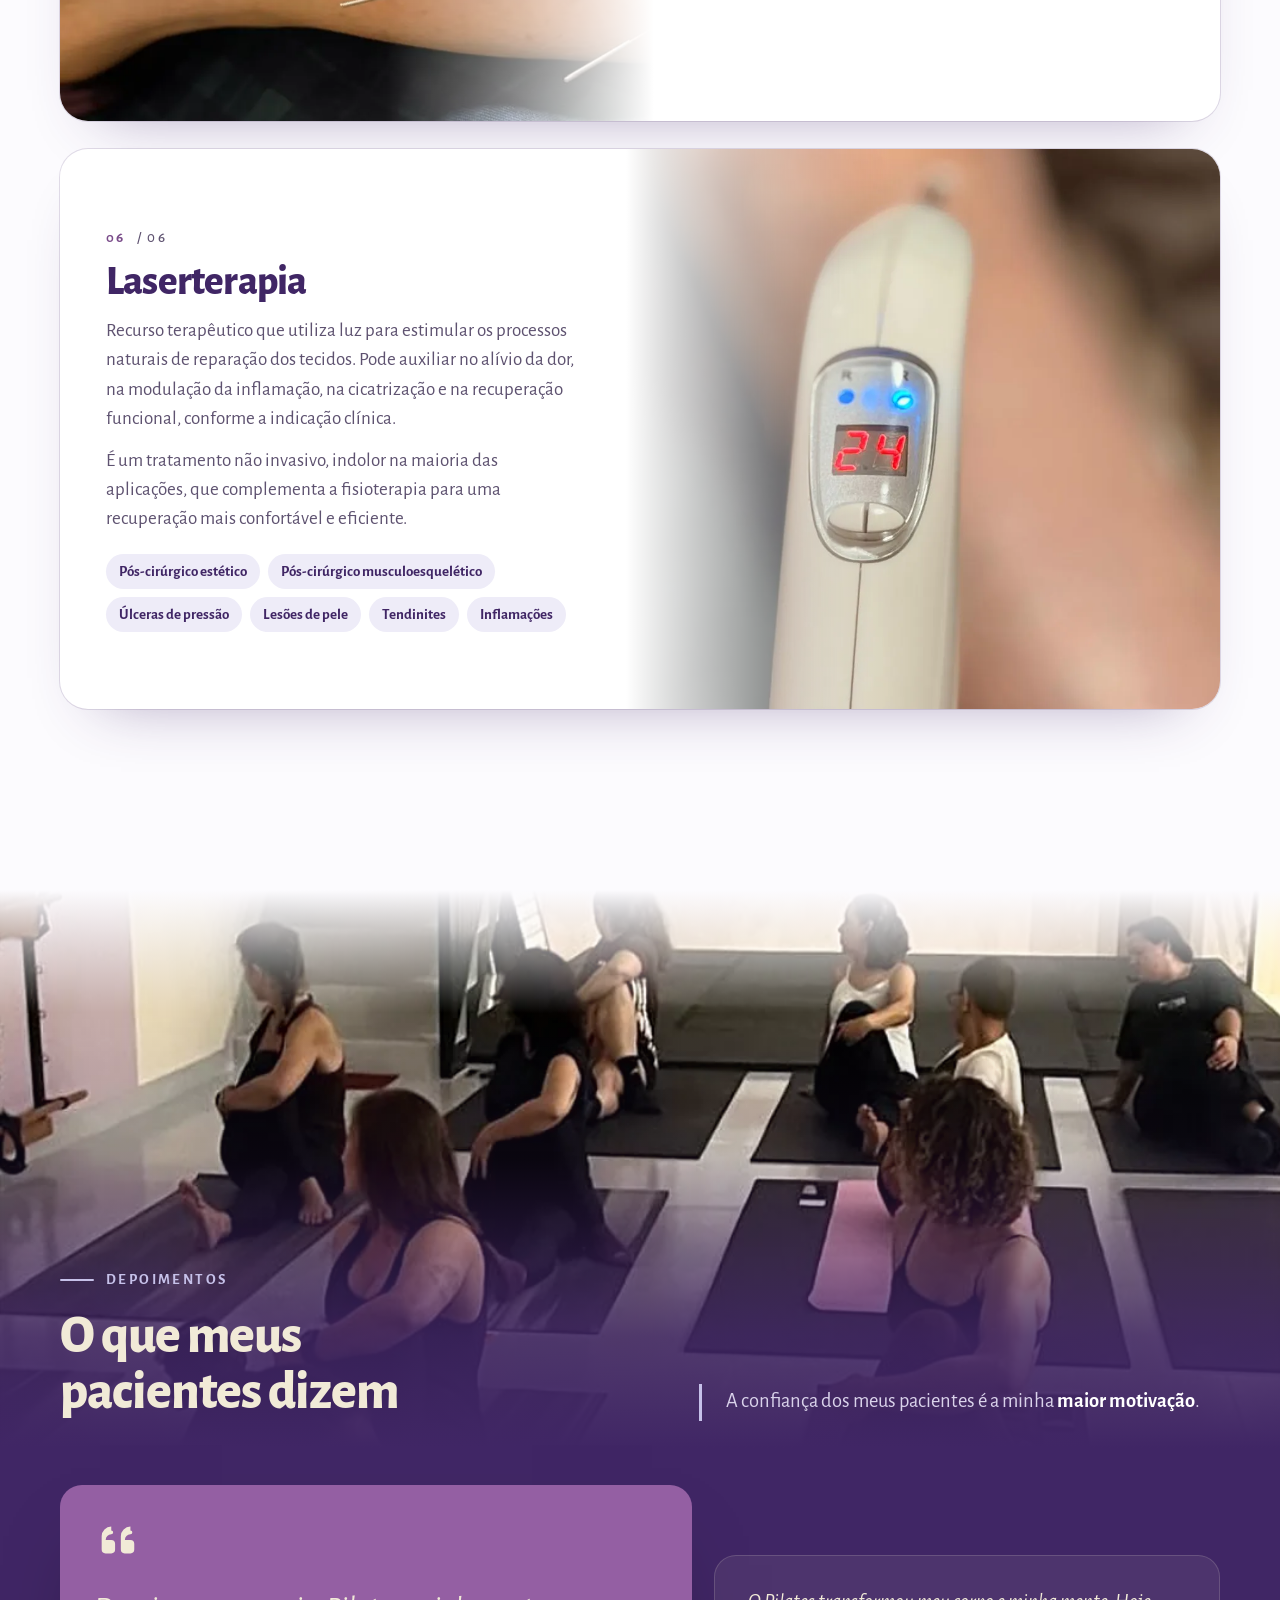
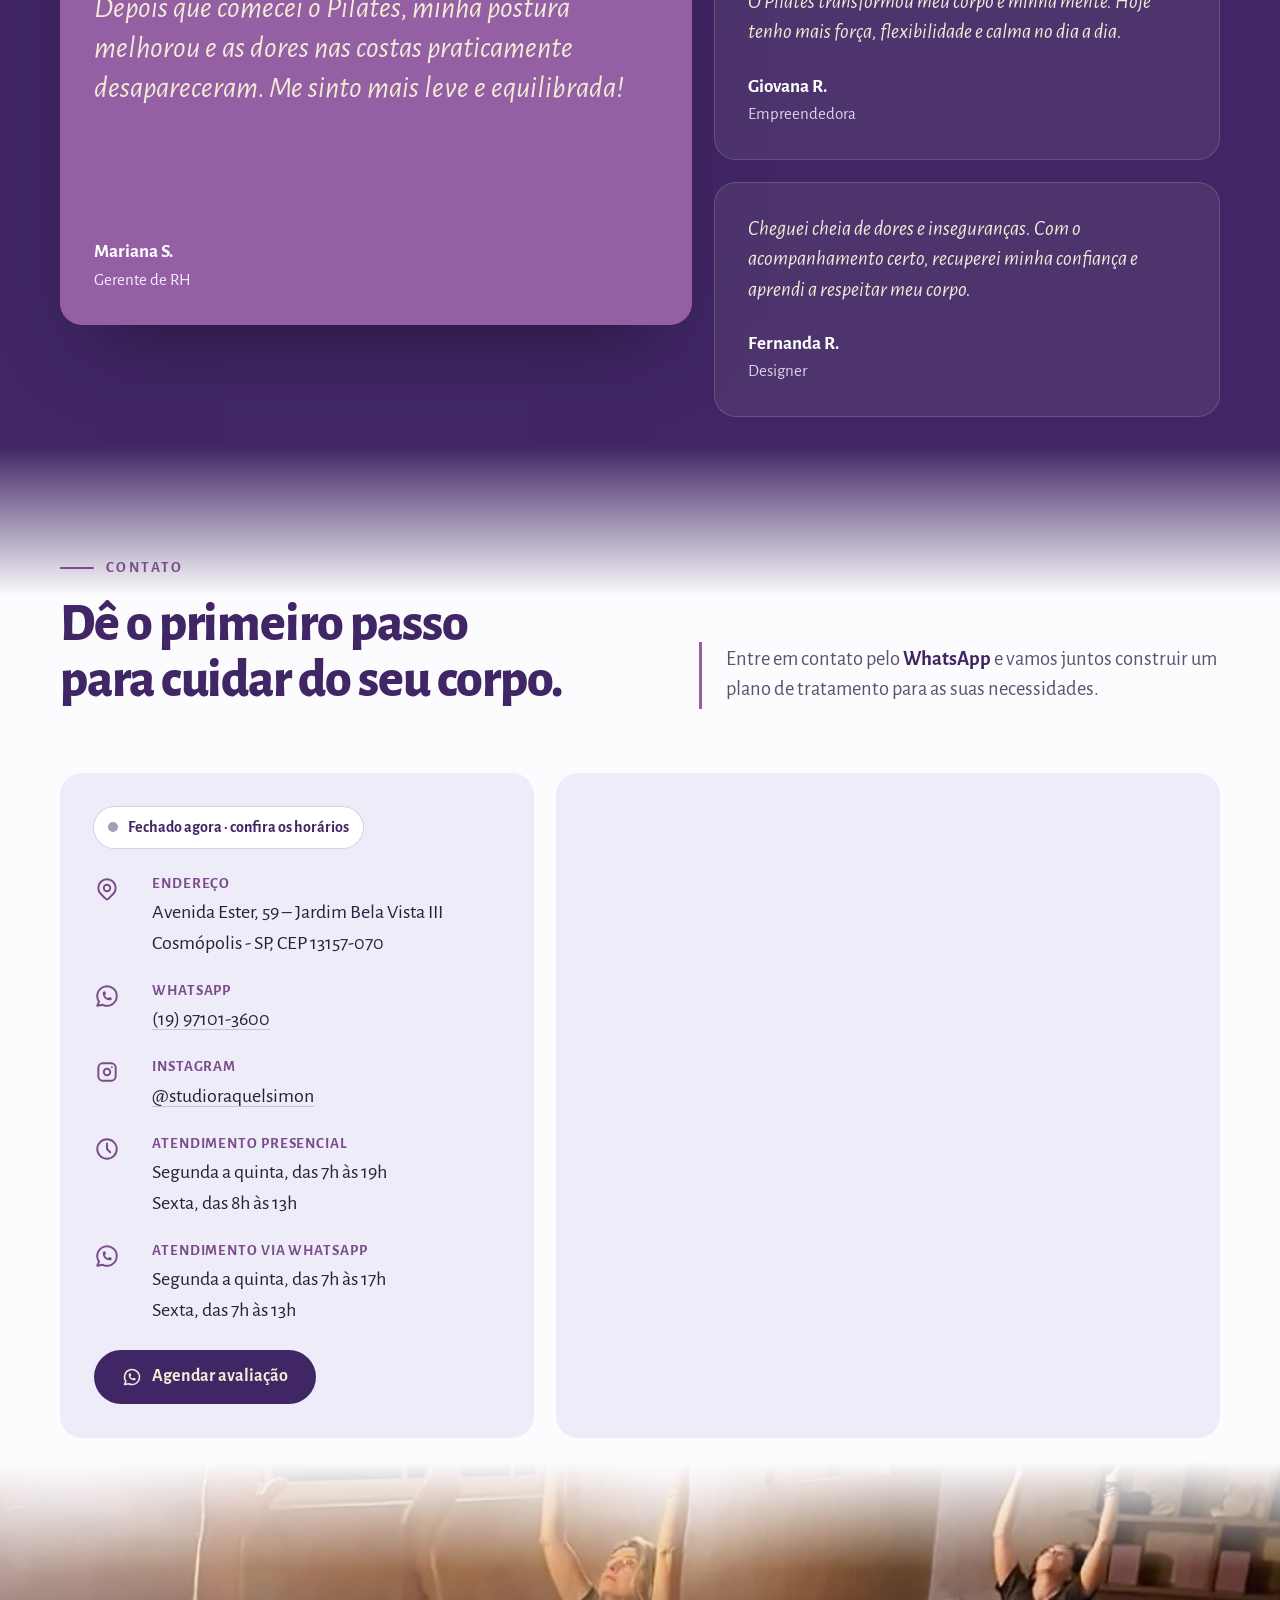
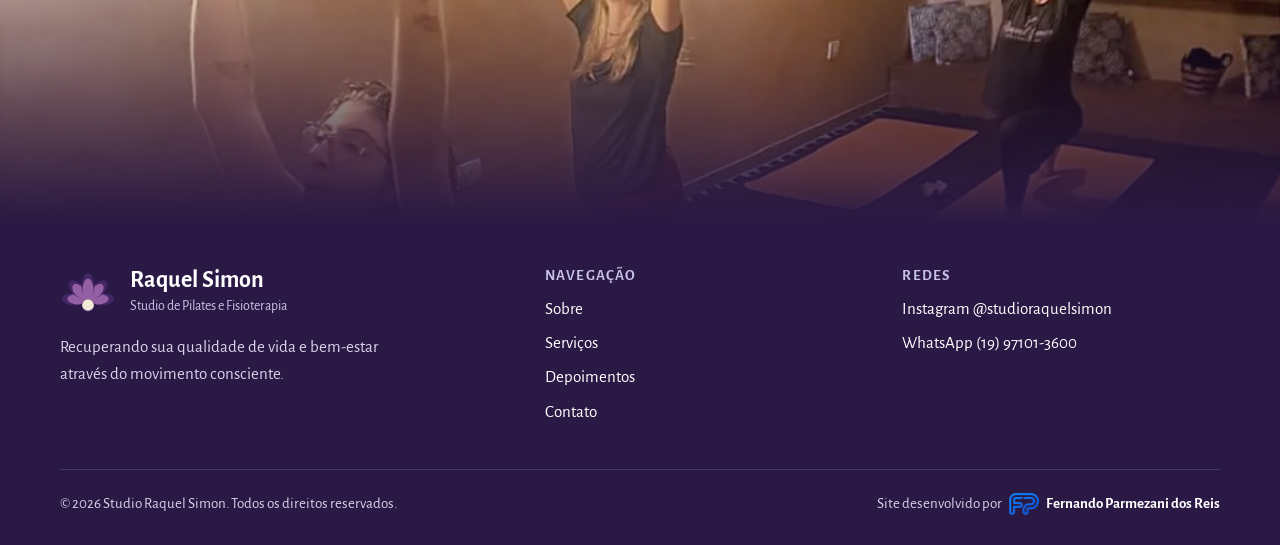
==== commit 403b100d: "Serviços: card Tratamento volta a se chamar Fisioterapia Co-Authored-By: Claude Opus 5.5 <noreply@an" ====
--- a/index.html
+++ b/index.html
@@ -562,7 +562,7 @@
         <div class="ph"><picture><source srcset="assets/img/fisio-bola.webp" type="image/webp"><img src="assets/img/fisio-bola.jpg" width="1074" height="1130" alt="Atendimento de fisioterapia com bola suíça" loading="lazy" style="object-position:50% 62%"></picture></div>
         <div class="tx">
           <p class="idx">01 <i>/ 06</i></p>
-          <h3>Tratamento</h3>
+          <h3>Fisioterapia</h3>
           <p>Focando no alívio de dor, recuperação funcional, pós-cirúrgico, prevenção e na recuperação da mobilidade, flexibilidade e força, para melhorar a qualidade de vida e devolver a habilidade para as atividades de vida diária.</p>
           <div class="tags"><span style="--t:0">Avaliação individual</span><span style="--t:1">Dor e lesões</span><span style="--t:2">Mobilidade</span></div>
         </div>
